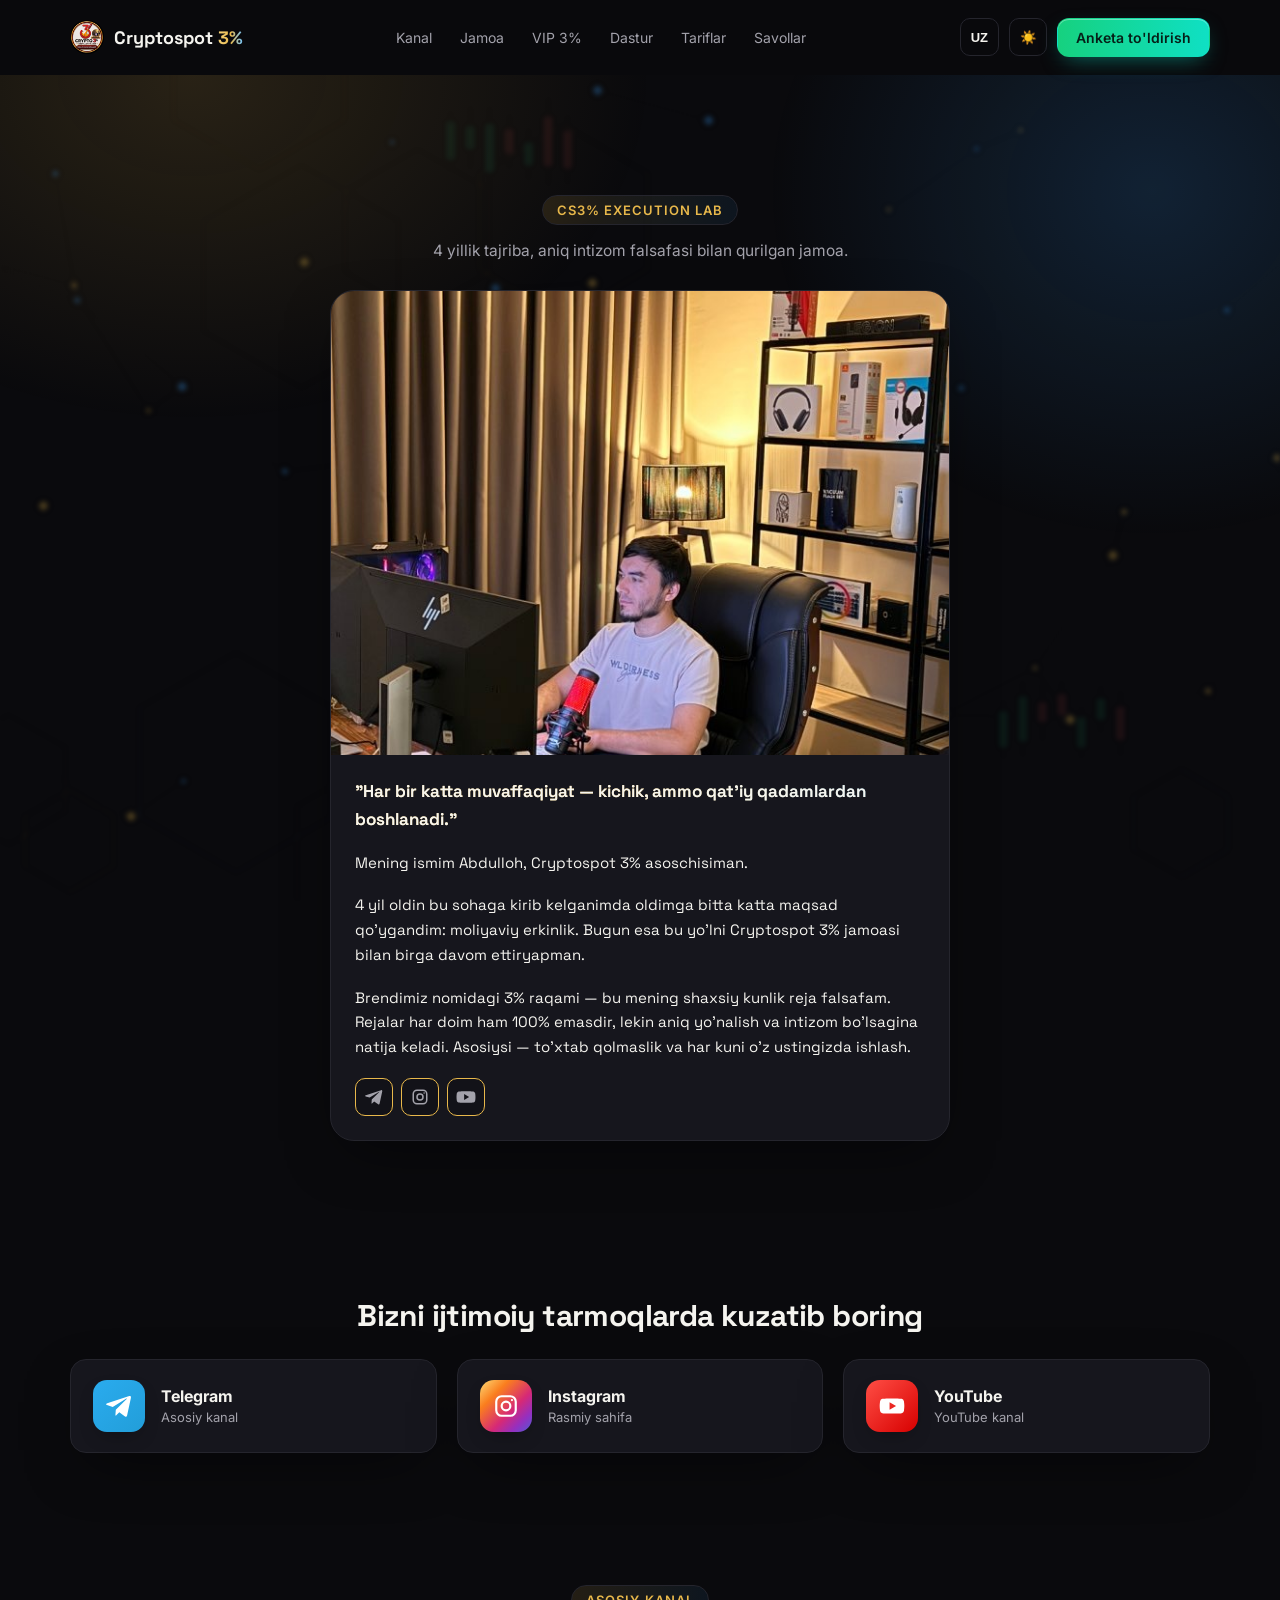
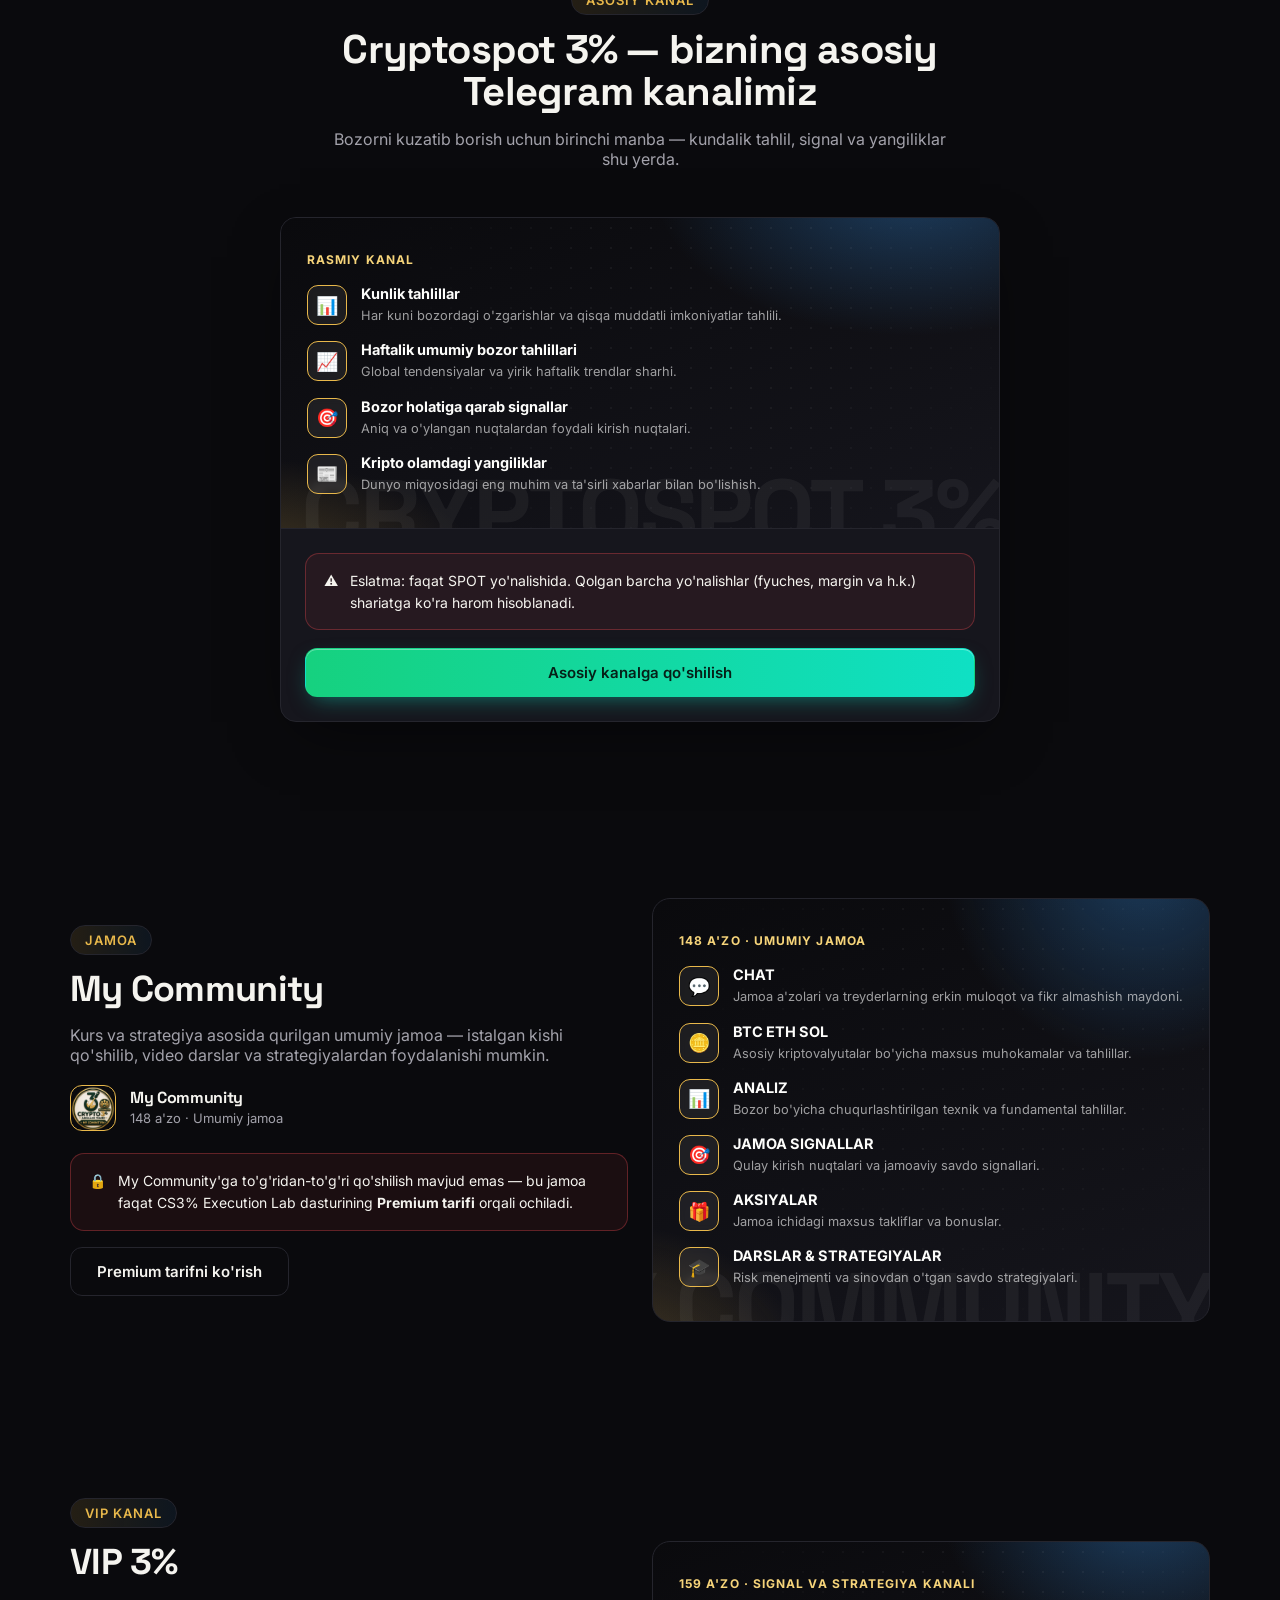
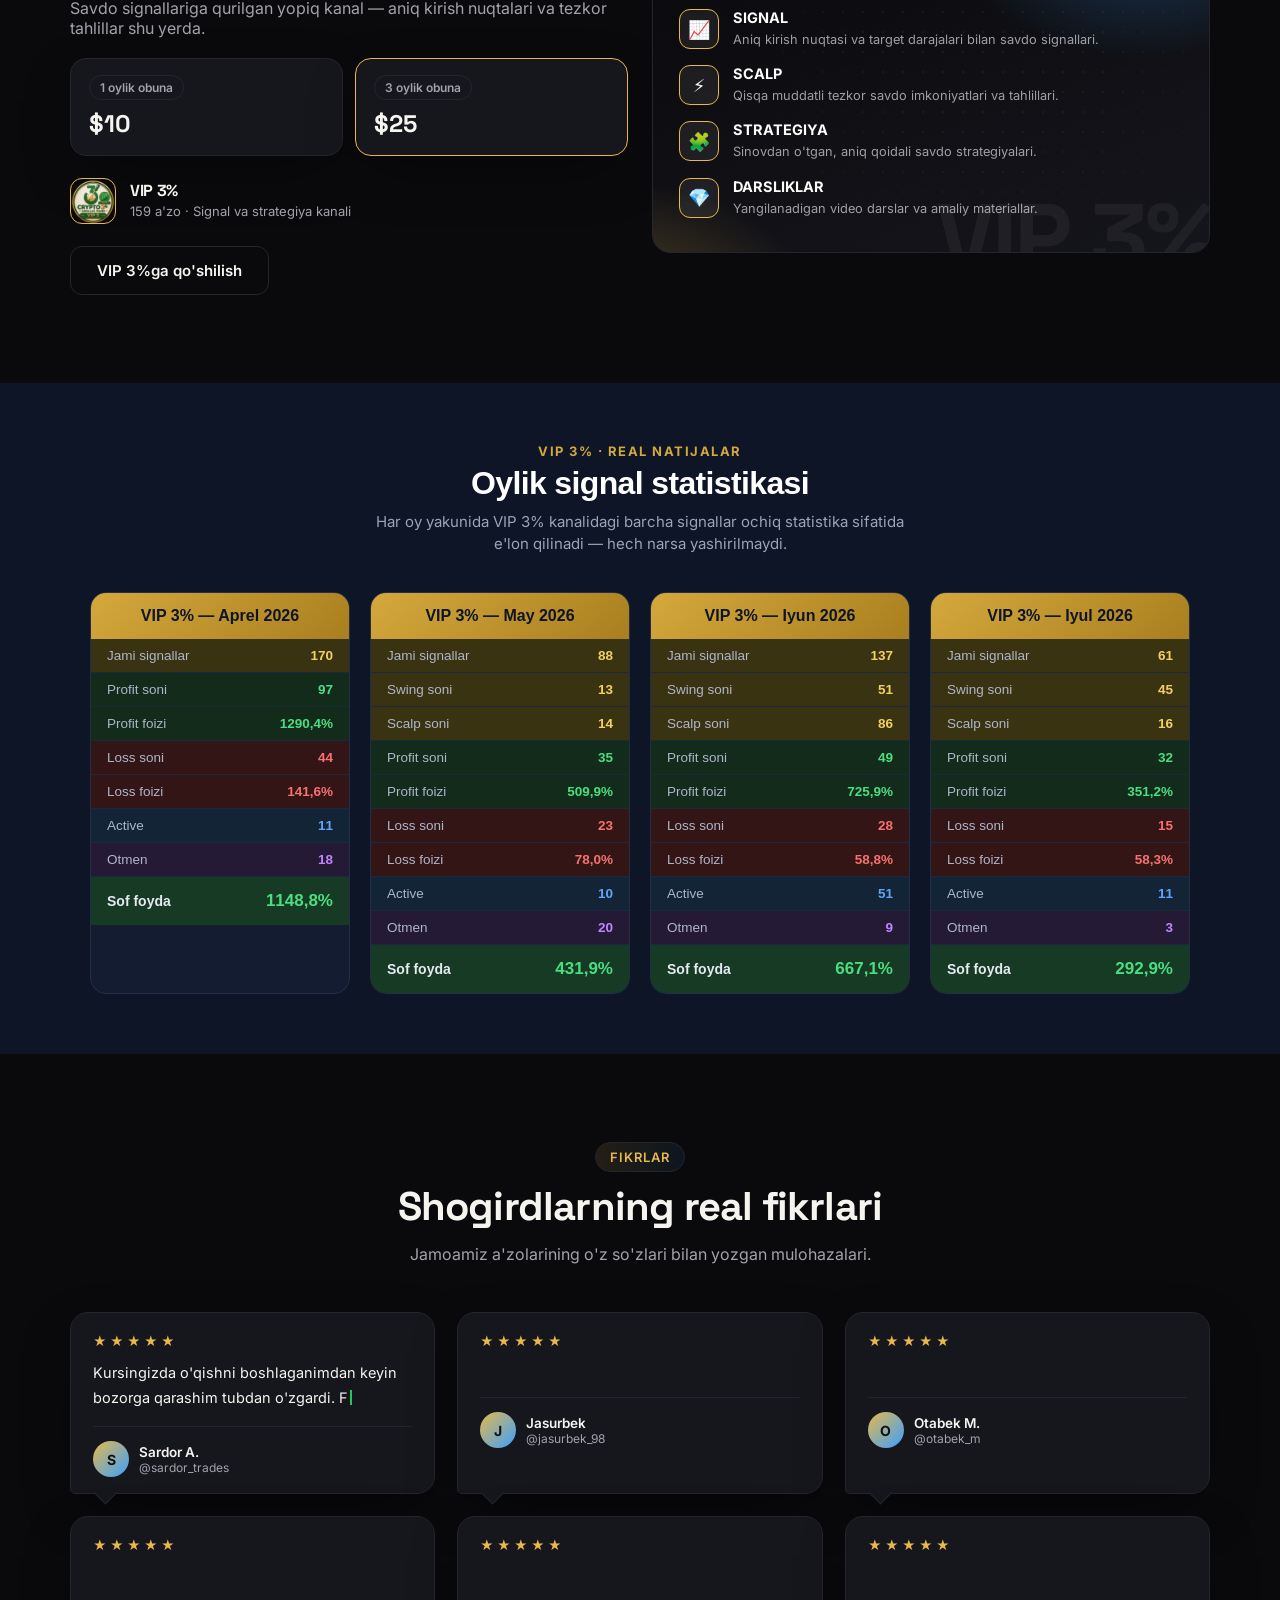
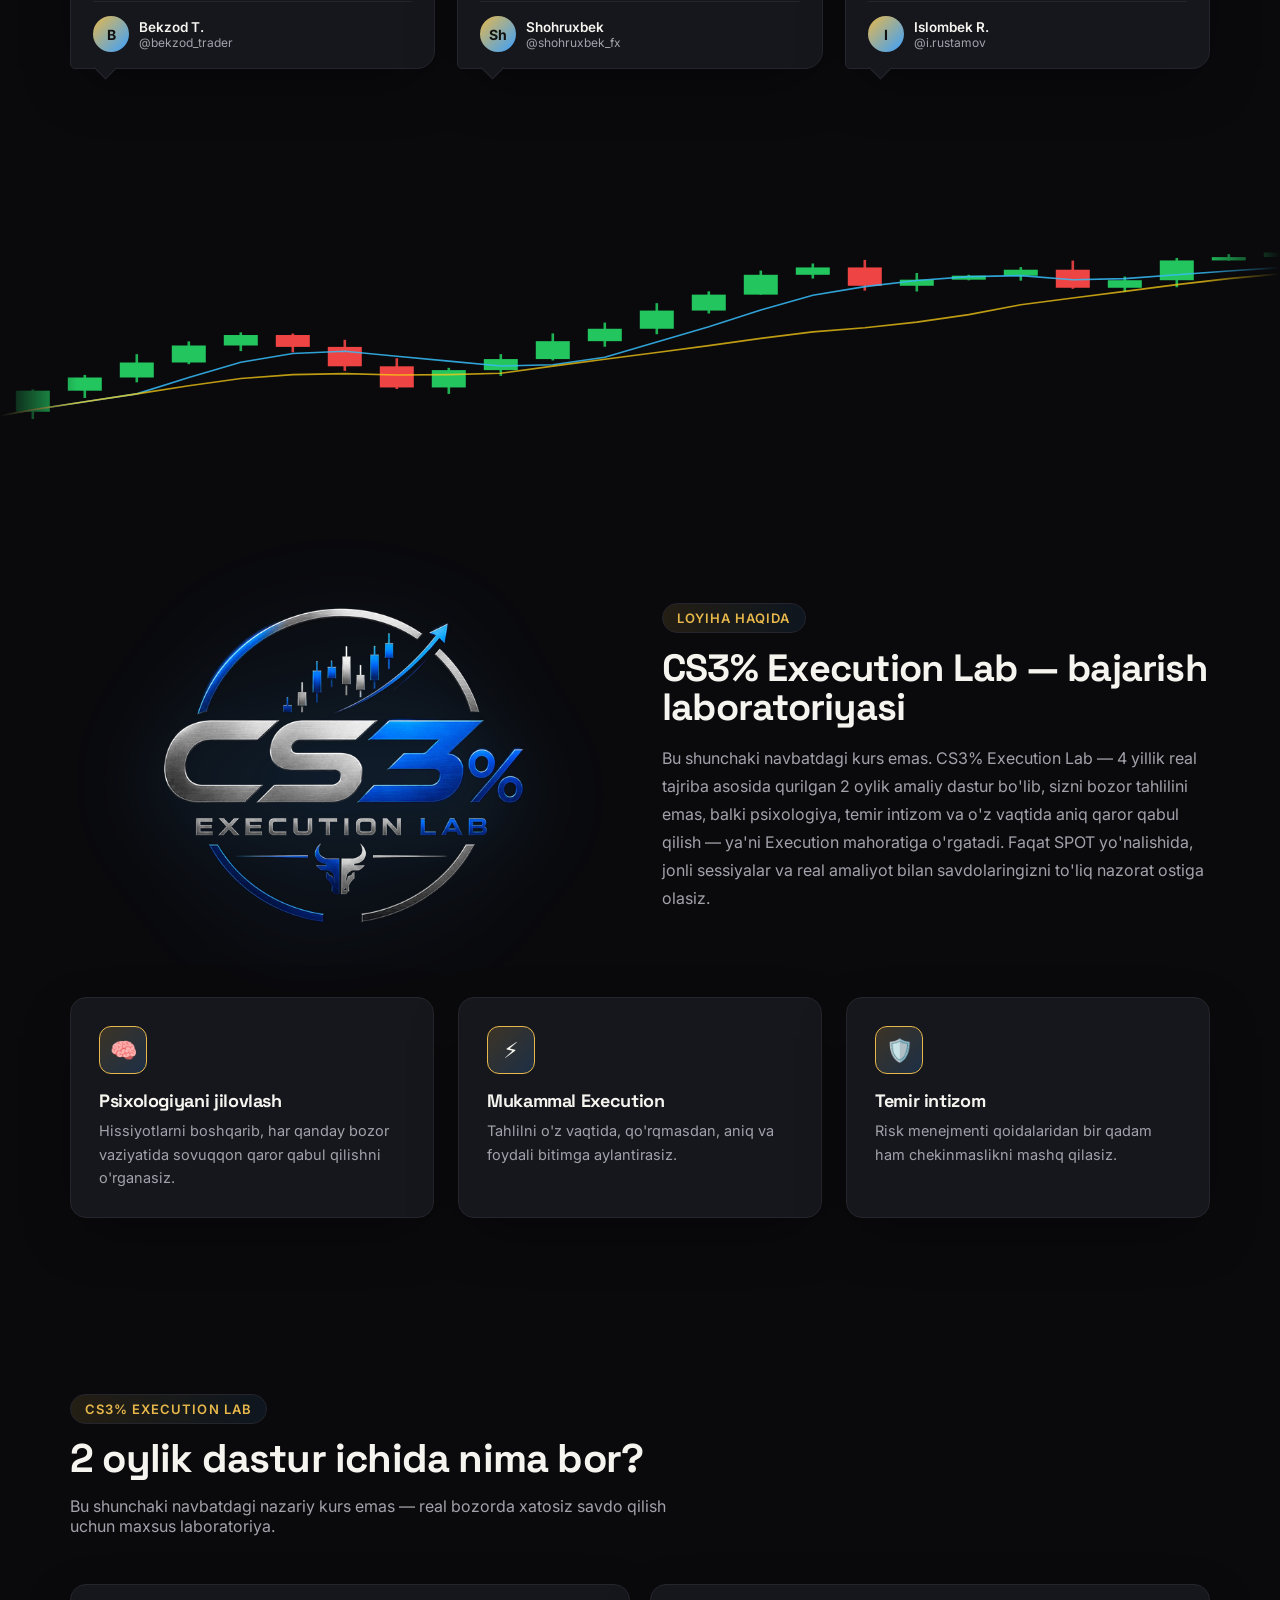
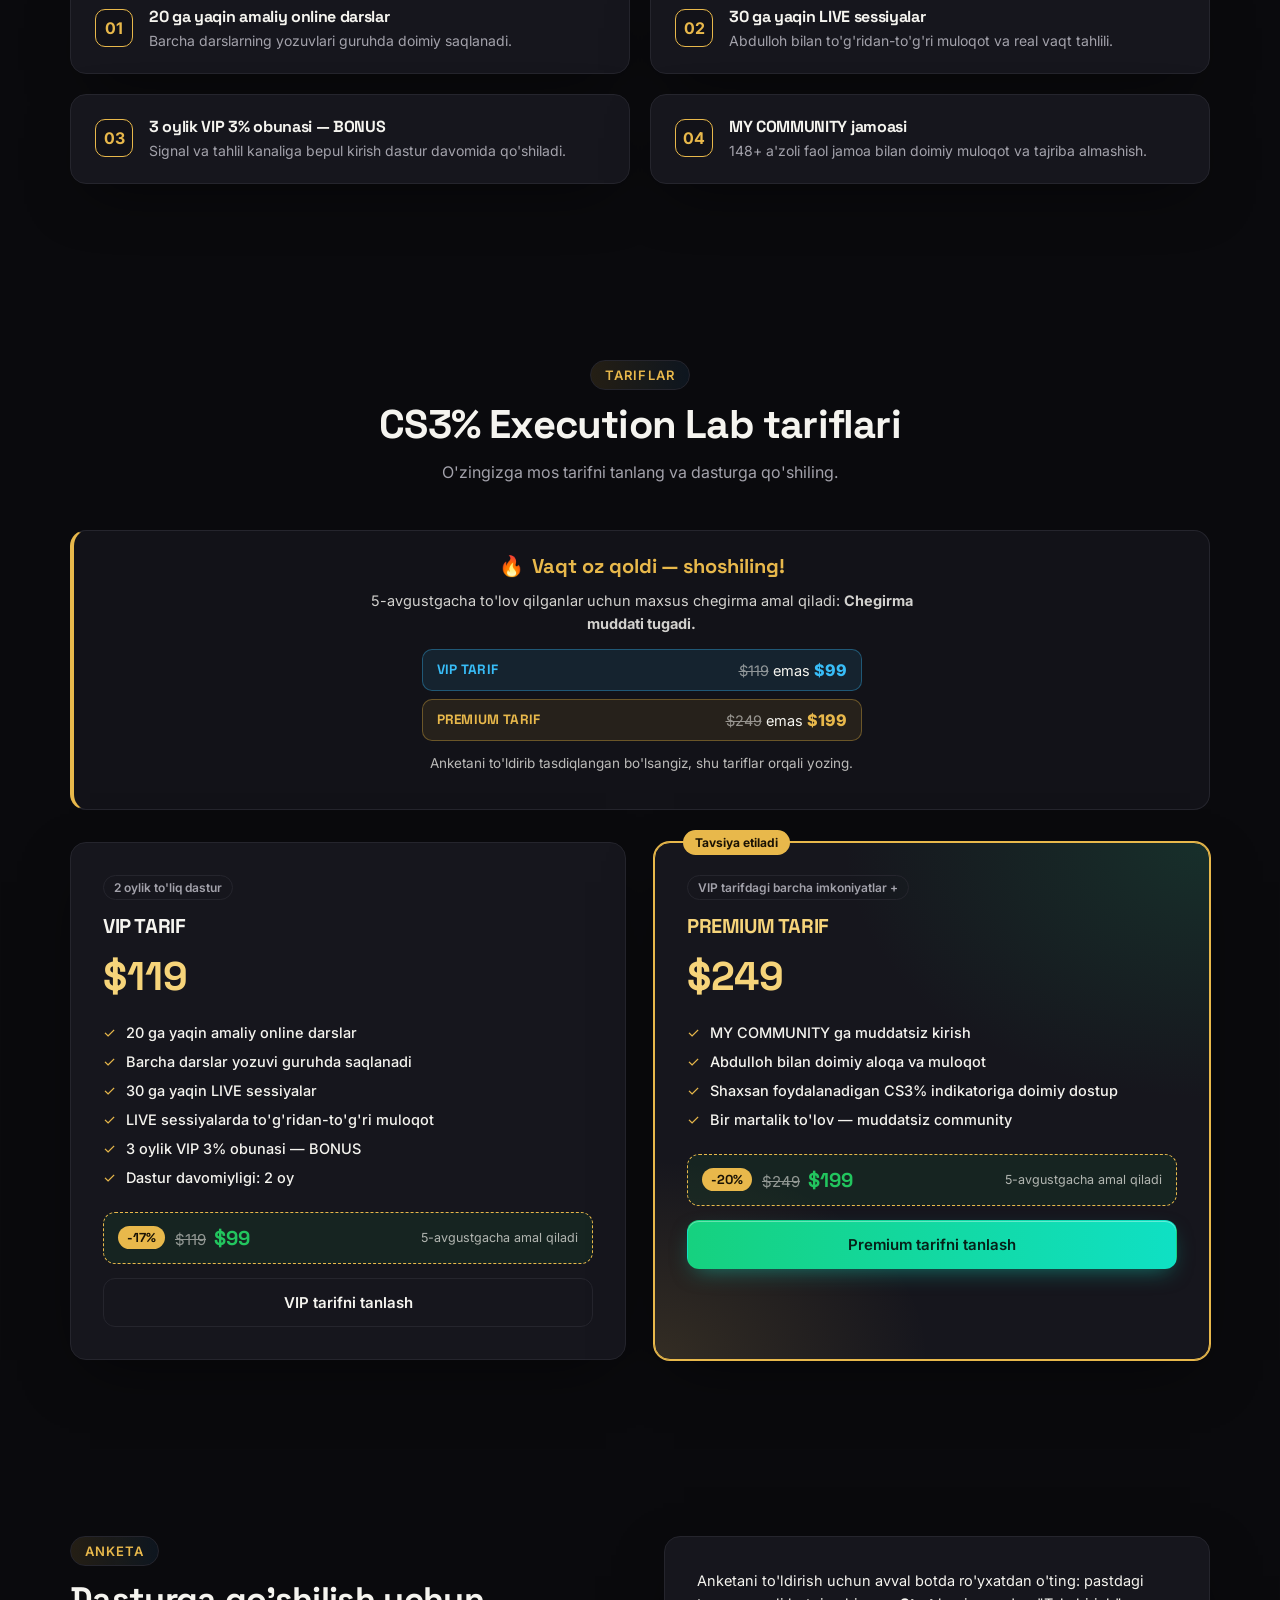
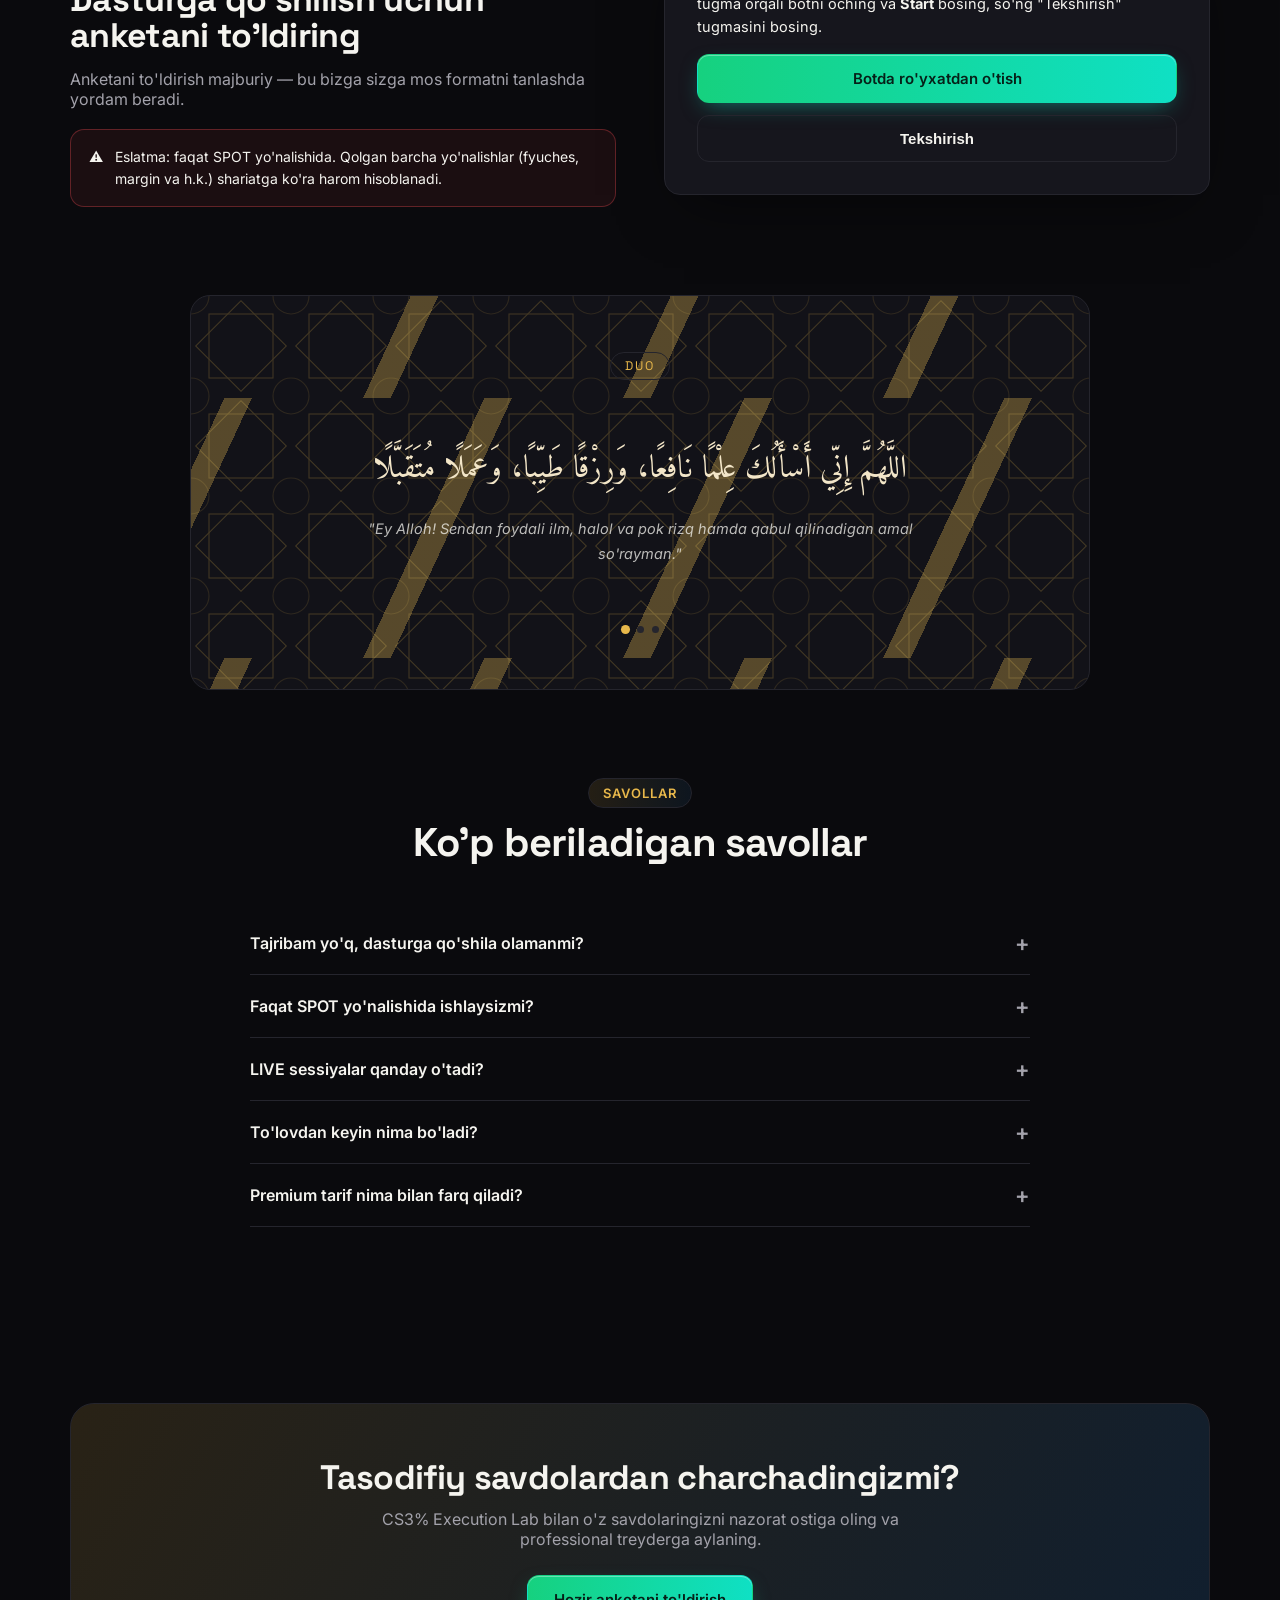
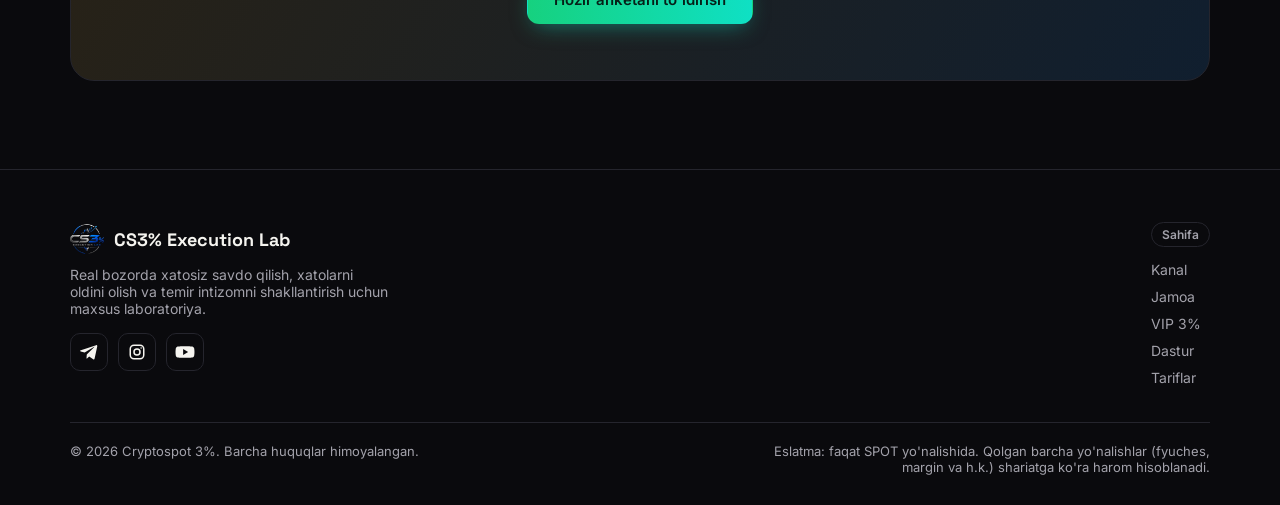
==== index.html @ 23bdf7e3 "Add Arabic prayers section with slideshow functionality Added a new section with Arabic prayers and " ====
<!DOCTYPE html>
<html lang="uz" data-theme="dark">
<head>
<meta charset="UTF-8">
<meta name="viewport" content="width=device-width, initial-scale=1.0">
<title>CS3% Execution Lab — Cryptospot 3%</title>
<meta name="description" content="CS3% Execution Lab — real bozorda xatosiz savdo qilish, psixologiya va intizom uchun 2 oylik amaliy dastur. Abdulloh, Cryptospot 3% asoschisi.">
<meta property="og:title" content="CS3% Execution Lab — Cryptospot 3%">
<meta property="og:description" content="Tahlil qilishni hamma biladi. Biz sizga bajarishni — Execution'ni o'rgatamiz.">
<meta property="og:image" content="assets/img/logo-cs3.png">
<meta property="og:type" content="website">
<link rel="icon" href="assets/img/logo-main.png">
<link rel="preconnect" href="https://fonts.googleapis.com">
<link href="https://fonts.googleapis.com/css2?family=Inter:wght@400;500;600;700&family=Space+Grotesk:wght@500;600;700&display=swap" rel="stylesheet">
<link rel="stylesheet" href="assets/css/main.css">
  <meta name="google-site-verification" content="6dXz70I07AuWuCMM8r_XZK_Budmu9JHM1w6QXV11bR0">
<style>
/* ============================================================
   CS3% QO'SHIMCHA UslUBLAR: Chegirma taymeri + Fikrlar typewriter
   ============================================================ */

/* ---- Chegirma taymeri banneri ---- */
.cs3-countdown-banner{
  background: var(--bg-alt, #11161d);
  border: 1px solid var(--border, #232a35);
  border-left: 4px solid var(--gold, #D4A83C);
  border-radius: 16px;
  padding: 22px 24px;
  margin: 0 0 32px;
  text-align: center;
}
.cs3-countdown-top{
  display:flex; align-items:center; justify-content:center; gap:8px;
  margin-bottom: 10px;
}
.cs3-countdown-fire{ font-size: 20px; animation: cs3-pulse 1.4s ease-in-out infinite; }
@keyframes cs3-pulse{ 0%,100%{ transform:scale(1); } 50%{ transform:scale(1.18); } }
.cs3-countdown-title{
  font-weight: 700;
  font-size: clamp(16px,2.2vw,20px);
  color: var(--gold, #D4A83C);
  font-family:'Space Grotesk',sans-serif;
}
.cs3-countdown-text{
  margin: 0 0 14px;
  font-size: 14.5px;
  line-height: 1.6;
  opacity: .85;
  max-width: 560px;
  margin-left:auto; margin-right:auto;
}
.cs3-countdown-offers{
  display:flex; flex-direction:column; gap:8px;
  max-width: 440px; margin: 0 auto 14px;
}
.cs3-offer-row{
  display:flex; align-items:center; justify-content:space-between; gap:10px;
  border-radius: 10px;
  padding: 10px 14px;
  font-size: 14.5px;
}
.cs3-offer-label{
  font-weight:700;
  font-family:'Space Grotesk',sans-serif;
  font-size:13.5px;
  letter-spacing:.3px;
}
.cs3-offer-prices{ white-space:nowrap; }
.cs3-offer-old{ text-decoration:line-through; opacity:.55; }
.cs3-offer-new{ font-weight:800; font-size:16px; }
.cs3-offer-vip{ background: rgba(56,189,248,0.10); border: 1px solid rgba(56,189,248,0.35); }
.cs3-offer-vip .cs3-offer-label{ color:#38bdf8; }
.cs3-offer-vip .cs3-offer-new{ color:#38bdf8; }
.cs3-offer-premium{ background: rgba(212,168,60,0.10); border: 1px solid rgba(212,168,60,0.4); }
.cs3-offer-premium .cs3-offer-label{ color: var(--gold, #D4A83C); }
.cs3-offer-premium .cs3-offer-new{ color: var(--gold, #D4A83C); }
.cs3-countdown-subtext{
  margin: 0 0 16px;
  font-size: 13.5px;
  opacity:.75;
  max-width: 500px;
  margin-left:auto; margin-right:auto;
}
.cs3-countdown-clock{
  display:flex; align-items:center; justify-content:center; gap:6px; flex-wrap:wrap;
}
.cs3-c-unit{
  display:flex; flex-direction:column; align-items:center;
  background: rgba(212,168,60,0.1);
  border:1px solid var(--border, #232a35);
  border-radius: 10px;
  min-width:58px;
  padding:8px 6px;
}
.cs3-c-num{
  font-family:'Space Grotesk',monospace;
  font-size: clamp(20px,3vw,26px);
  font-weight:700;
  color: var(--gold, #D4A83C);
  line-height:1;
}
.cs3-c-lab{
  font-size:10.5px;
  text-transform:uppercase;
  letter-spacing:.5px;
  opacity:.65;
  margin-top:4px;
}
.cs3-c-sep{ font-size:22px; font-weight:700; color: var(--gold, #D4A83C); opacity:.5; }
.cs3-countdown-banner.cs3-expired .cs3-countdown-clock{ display:none; }
.cs3-countdown-banner.cs3-expired .cs3-countdown-text::after{
  content:' Chegirma muddati tugadi.';
  font-weight:700;
}

/* ---- Har bir tarif kartasidagi chegirma yorlig'i ---- */
.cs3-discount-tag{
  background: rgba(34,197,94,0.08);
  border: 1px dashed var(--gold, #D4A83C);
  border-radius: 12px;
  padding: 12px 14px;
  display:flex; flex-wrap:wrap; align-items:center; gap:10px;
  margin: 14px 0;
}
.cs3-discount-percent{
  background: var(--gold, #D4A83C);
  color:#1a1305;
  font-weight:800;
  font-size:13px;
  padding:3px 9px;
  border-radius:999px;
  font-family:'Space Grotesk',sans-serif;
}
.cs3-discount-prices{ display:flex; align-items:baseline; gap:8px; }
.cs3-discount-old{ text-decoration: line-through; opacity:.55; font-size:15px; }
.cs3-discount-new{ font-weight:800; font-size:20px; color:#22c55e; font-family:'Space Grotesk',sans-serif; }
.cs3-discount-note{ font-size:12.5px; opacity:.7; margin-left:auto; }
@media (max-width:420px){ .cs3-discount-note{ margin-left:0; flex-basis:100%; } }

/* ---- Fikrlar (testimonials) typewriter effekti ---- */
#testimonials .tcard p[data-i18n]{
  min-height:1.4em;
}
#testimonials .tcard p[data-i18n].cs3-typing::after{
  content:'';
  display:inline-block;
  width:2px;
  height:1em;
  background:#22c55e;
  margin-left:2px;
  vertical-align:-0.15em;
  animation:cs3-cursor-blink 0.8s steps(1) infinite;
}
@keyframes cs3-cursor-blink{ 50%{ opacity:0; } }
@media (prefers-reduced-motion: reduce){
  #testimonials .tcard p[data-i18n].cs3-typing::after{ display:none; }
}
</style>
</head>
<body>
  <div id="introOverlay" style="position:fixed;inset:0;z-index:99999;background:radial-gradient(ellipse at 50% 40%,#131f38 0%,#0a1120 65%,#070c17 100%);display:flex;align-items:center;justify-content:center;transition:opacity .7s ease;overflow:hidden;">

  <div id="introStars" style="position:absolute;inset:0;"></div>

  <button id="introSkip" style="position:absolute;top:24px;right:24px;background:rgba(255,255,255,.1);backdrop-filter:blur(6px);color:#fff;border:1px solid rgba(255,255,255,.3);padding:9px 18px;border-radius:24px;font-size:14px;font-family:Arial,Helvetica,sans-serif;cursor:pointer;z-index:2;">
    O'tkazib yuborish ✕
  </button>

  <div style="position:relative;text-align:center;z-index:2;">
    <div id="introChain" style="display:flex;align-items:center;justify-content:center;">
      <div class="ib-block" style="animation-delay:.0s">
        <span class="ib-hash">0x4a</span>
      </div>
      <div class="ib-line" style="animation-delay:.45s"></div>
      <div class="ib-block" style="animation-delay:.3s">
        <span class="ib-hash">0x7f</span>
      </div>
      <div class="ib-line" style="animation-delay:.75s"></div>
      <div class="ib-block" style="animation-delay:.6s">
        <span class="ib-hash">0x2c</span>
      </div>
      <div class="ib-line" style="animation-delay:1.05s"></div>
      <div class="ib-block" style="animation-delay:.9s">
        <span class="ib-hash">0x9e</span>
      </div>
      <div class="ib-line" style="animation-delay:1.35s"></div>
      <div class="ib-block ib-block-final" style="animation-delay:1.2s">
        <span class="ib-hash">3%</span>
      </div>
    </div>

    <div id="introTitle" style="margin-top:34px;opacity:0;">
      <div style="color:#fff;font-family:Arial,Helvetica,sans-serif;font-size:30px;font-weight:800;letter-spacing:.5px;">
        CRYPTOSPOT <span style="color:#D4A83C;">3%</span>
      </div>
      <div style="color:#8a93a8;font-family:Arial,Helvetica,sans-serif;font-size:13.5px;letter-spacing:2px;margin-top:8px;text-transform:uppercase;">
        Blokcheyn asosidagi ishonchli tahlil
      </div>
    </div>
  </div>

  <style>
    @keyframes ibPop {
      0%   { opacity:0; transform:scale(.4) translateY(10px); }
      60%  { opacity:1; transform:scale(1.12) translateY(0); }
      100% { opacity:1; transform:scale(1) translateY(0); }
    }
    @keyframes ibLine {
      0%   { width:0; opacity:.3; }
      100% { width:26px; opacity:1; }
    }
    @keyframes ibTitleFade {
      0%   { opacity:0; transform:translateY(10px); }
      100% { opacity:1; transform:translateY(0); }
    }
    @keyframes ibGlow {
      0%,100% { box-shadow:0 0 10px rgba(212,168,60,.35), inset 0 0 10px rgba(212,168,60,.15); }
      50%     { box-shadow:0 0 22px rgba(212,168,60,.65), inset 0 0 14px rgba(212,168,60,.3); }
    }
    .ib-block {
      width:52px;height:52px;border-radius:10px;
      background:linear-gradient(145deg,#1b2740,#0f1729);
      border:1.5px solid #D4A83C;
      display:flex;align-items:center;justify-content:center;
      opacity:0;
      animation:ibPop .5s ease-out forwards, ibGlow 1.8s ease-in-out infinite;
      animation-delay:inherit;
    }
    .ib-block-final { border-color:#f2d060; }
    .ib-hash{ font-family:'Courier New',monospace; font-size:12px; color:#D4A83C; font-weight:700; }
    .ib-line{
      width:0; height:2px; margin:0 2px;
      background:linear-gradient(90deg,#D4A83C,#8a6b1f);
      opacity:0;
      animation:ibLine .3s ease-out forwards;
      animation-delay:inherit;
    }
    #introTitle{ animation:ibTitleFade .8s ease-out forwards; animation-delay:1.8s; }

    @media (max-width:480px){
      .ib-block{ width:40px;height:40px;border-radius:8px; }
      .ib-hash{ font-size:10px; }
      .ib-line{ width:0; margin:0 1px; }
      @keyframes ibLine { 0%{width:0;opacity:.3;} 100%{width:14px;opacity:1;} }
      #introTitle > div:first-child{ font-size:24px; }
    }
  </style>

  <script>
    (function(){
      var host = document.getElementById('introStars');
      for (var i=0;i<50;i++){
        var s = document.createElement('div');
        var size = Math.random()*2+1;
        s.style.cssText = 'position:absolute;width:'+size+'px;height:'+size+'px;border-radius:50%;'+
          'background:rgba(255,255,255,'+(Math.random()*0.5+0.15)+');'+
          'top:'+(Math.random()*100)+'%;left:'+(Math.random()*100)+'%;';
        host.appendChild(s);
      }
    })();
  </script>

</div>

<script>
(function(){
  var overlay = document.getElementById('introOverlay');
  var skipBtn = document.getElementById('introSkip');

  if (sessionStorage.getItem('cs3_intro_shown')) {
    overlay.style.display = 'none';
  } else {
    document.body.style.overflow = 'hidden';

    function closeIntro(){
      overlay.style.opacity = '0';
      document.body.style.overflow = '';
      sessionStorage.setItem('cs3_intro_shown', '1');
      setTimeout(function(){ overlay.style.display = 'none'; }, 700);
    }

    skipBtn.addEventListener('click', closeIntro);
    setTimeout(closeIntro, 3400);
  }
})();
</script>
  
<nav class="nav" id="navbar">
  <div class="container nav-inner">
    <a href="#hero" class="nav-logo">
      <img src="assets/img/logo-main.png" alt="Cryptospot 3%">
      <span>Cryptospot <span class="grad-text">3%</span></span>
    </a>
    <div class="nav-links">
      <a href="#channel" data-i18n="nav.channel">Kanal</a>
      <a href="#my-community" data-i18n="nav.community">Jamoa</a>
      <a href="#vip3" data-i18n="nav.vip3">VIP 3%</a>
      <a href="#program" data-i18n="nav.program">Dastur</a>
      <a href="#pricing" data-i18n="nav.pricing">Tariflar</a>
      <a href="#faq" data-i18n="nav.faq">Savollar</a>
    </div>
    <div class="nav-actions">
      <button class="icon-btn lang-btn" id="langToggle"><span data-lang-label>UZ</span></button>
      <button class="icon-btn" id="themeToggle"><span data-theme-icon>☀️</span></button>
      <a href="#survey" class="btn btn-primary" style="padding:10px 18px;font-size:14px" data-i18n="nav.cta">Anketa to'ldirish</a>
      <button class="icon-btn burger" id="burger">☰</button>
    </div>
  </div>
  <div class="mobile-menu" id="mobileMenu">
    <a href="#channel" data-i18n="nav.channel">Kanal</a>
    <a href="#my-community" data-i18n="nav.community">Jamoa</a>
    <a href="#vip3" data-i18n="nav.vip3">VIP 3%</a>
    <a href="#program" data-i18n="nav.program">Dastur</a>
    <a href="#pricing" data-i18n="nav.pricing">Tariflar</a>
    <a href="#faq" data-i18n="nav.faq">Savollar</a>
  </div>
</nav>

<!-- HERO -->
<section class="hero" id="hero">
  <div class="container" style="max-width:720px">
    <div class="center reveal" style="margin-bottom:30px">
      <span class="eyebrow" data-i18n="hero.eyebrow">CRYPTOSPOT 3%</span>
      <p class="muted" style="margin-top:16px;font-size:15.5px;max-width:480px;margin-left:auto;margin-right:auto" data-i18n="hero.tagline">4 yillik tajriba, aniq intizom falsafasi bilan qurilgan jamoa.</p>
    </div>
    <div class="hero-visual reveal" style="max-width:620px;margin:0 auto">
      <img src="assets/img/founder.jpg" alt="Abdulloh - Cryptospot 3% asoschisi">
      <div class="hero-visual-caption">
        <p class="grad-text" style="font-weight:600;font-size:17px" data-i18n="hero.badge">"Har bir katta muvaffaqiyat — kichik, ammo qat'iy qadamlardan boshlanadi."</p>
        <p data-i18n="hero.founder_intro">Mening ismim Abdulloh, Cryptospot 3% asoschisiman.</p>
        <p class="muted" data-i18n="about.p1">4 yil oldin bu sohaga kirib kelganimda...</p>
        <p class="muted" data-i18n="about.p2">Brendimiz nomidagi 3% raqami...</p>
        <div class="hero-visual-foot">
          <div class="hero-social-row">
            <a href="#" target="_blank" data-link="telegram" aria-label="Telegram"><svg viewBox="0 0 24 24" width="18" height="18" fill="currentColor" aria-hidden="true"><path d="M9.04 15.47l-.38 5.34c.54 0 .78-.23 1.06-.51l2.55-2.44 5.29 3.87c.97.54 1.66.26 1.92-.9l3.48-16.3c.31-1.45-.52-2.02-1.47-1.67L1.16 9.5c-1.41.55-1.39 1.34-.24 1.69l5.28 1.64L18.4 5.28c.58-.38 1.11-.17.67.21z"/></svg></a>
            <a href="#" target="_blank" data-link="instagram" aria-label="Instagram"><svg viewBox="0 0 24 24" width="18" height="18" fill="none" stroke="currentColor" stroke-width="2" stroke-linecap="round" aria-hidden="true"><rect x="3" y="3" width="18" height="18" rx="5"/><circle cx="12" cy="12" r="4"/><circle cx="17.5" cy="6.5" r="1" fill="currentColor" stroke="none"/></svg></a>
            <a href="#" target="_blank" data-link="youtube" aria-label="YouTube"><svg viewBox="0 0 24 24" width="20" height="20" fill="currentColor" aria-hidden="true"><path d="M23 7.5a3 3 0 0 0-2.11-2.12C19.02 5 12 5 12 5s-7.02 0-8.89.38A3 3 0 0 0 1 7.5 31.3 31.3 0 0 0 .62 12 31.3 31.3 0 0 0 1 16.5a3 3 0 0 0 2.11 2.12C4.98 19 12 19 12 19s7.02 0 8.89-.38A3 3 0 0 0 23 16.5 31.3 31.3 0 0 0 23.38 12 31.3 31.3 0 0 0 23 7.5zM9.75 15.5v-7l6 3.5z"/></svg></a>
          </div>
        </div>
      </div>
    </div>
  </div>
</section>

<!-- SOCIAL FOLLOW -->
<section class="section" id="social" style="padding:44px 0">
  <div class="container">
    <div class="center reveal" style="margin-bottom:28px">
      <h2 style="font-size:clamp(22px,2.6vw,30px)" data-i18n="social.title">Bizni ijtimoiy tarmoqlarda kuzatib boring</h2>
    </div>
    <div class="grid-3 reveal social-grid">
      <a href="#" target="_blank" data-link="telegram" class="card social-card" aria-label="Telegram">
        <div class="social-ic tg"><svg viewBox="0 0 24 24" fill="currentColor" aria-hidden="true"><path d="M9.04 15.47l-.38 5.34c.54 0 .78-.23 1.06-.51l2.55-2.44 5.29 3.87c.97.54 1.66.26 1.92-.9l3.48-16.3c.31-1.45-.52-2.02-1.47-1.67L1.16 9.5c-1.41.55-1.39 1.34-.24 1.69l5.28 1.64L18.4 5.28c.58-.38 1.11-.17.67.21z"/></svg></div>
        <div class="social-tx"><b>Telegram</b><span data-i18n="social.tg">Asosiy kanal</span></div>
      </a>
      <a href="#" target="_blank" data-link="instagram" class="card social-card" aria-label="Instagram">
        <div class="social-ic ig"><svg viewBox="0 0 24 24" fill="none" stroke="currentColor" stroke-width="2" stroke-linecap="round" aria-hidden="true"><rect x="3" y="3" width="18" height="18" rx="5"/><circle cx="12" cy="12" r="4"/><circle cx="17.5" cy="6.5" r="1" fill="currentColor" stroke="none"/></svg></div>
        <div class="social-tx"><b>Instagram</b><span data-i18n="social.ig">Rasmiy sahifa</span></div>
      </a>
      <a href="#" target="_blank" data-link="youtube" class="card social-card" aria-label="YouTube">
        <div class="social-ic yt"><svg viewBox="0 0 24 24" fill="currentColor" aria-hidden="true"><path d="M23 7.5a3 3 0 0 0-2.11-2.12C19.02 5 12 5 12 5s-7.02 0-8.89.38A3 3 0 0 0 1 7.5 31.3 31.3 0 0 0 .62 12 31.3 31.3 0 0 0 1 16.5a3 3 0 0 0 2.11 2.12C4.98 19 12 19 12 19s7.02 0 8.89-.38A3 3 0 0 0 23 16.5 31.3 31.3 0 0 0 23.38 12 31.3 31.3 0 0 0 23 7.5zM9.75 15.5v-7l6 3.5z"/></svg></div>
        <div class="social-tx"><b>YouTube</b><span data-i18n="social.yt">YouTube kanal</span></div>
      </a>
    </div>
  </div>
</section>

<!-- MAIN CHANNEL -->
<section class="section" id="channel" style="background:var(--bg-alt)">
  <div class="container">
    <div class="section-head center reveal">
      <span class="eyebrow" data-i18n="channel.eyebrow">Asosiy kanal</span>
      <h2 data-i18n="channel.title">Cryptospot 3% — bizning asosiy Telegram kanalimiz</h2>
      <p data-i18n="channel.lead">Bozorni kuzatib borish uchun birinchi manba — kundalik tahlil, signal va yangiliklar shu yerda.</p>
    </div>
    <div class="card reveal" style="max-width:720px;margin:0 auto;overflow:hidden">
      <div class="channel-poster" style="margin:0;border-radius:0;border:none;border-bottom:1px solid var(--border)">
        <span class="poster-watermark">CRYPTOSPOT 3%</span>
        <div class="poster-content">
          <span class="poster-tagline" data-i18n="channel.tag">Rasmiy kanal</span>
          <div class="poster-list">
            <div class="poster-row"><div class="poster-icon">📊</div><div><b data-i18n="channel.i1_t">Kunlik tahlillar</b><span class="desc" data-i18n="channel.i1_d">Har kuni bozordagi o'zgarishlar va qisqa muddatli imkoniyatlar tahlili.</span></div></div>
            <div class="poster-row"><div class="poster-icon">📈</div><div><b data-i18n="channel.i2_t">Haftalik umumiy bozor tahlillari</b><span class="desc" data-i18n="channel.i2_d">Global tendensiyalar va yirik haftalik trendlar sharhi.</span></div></div>
            <div class="poster-row"><div class="poster-icon">🎯</div><div><b data-i18n="channel.i3_t">Bozor holatiga qarab signallar</b><span class="desc" data-i18n="channel.i3_d">Aniq va o'ylangan nuqtalardan foydali kirish nuqtalari.</span></div></div>
            <div class="poster-row"><div class="poster-icon">📰</div><div><b data-i18n="channel.i4_t">Kripto olamdagi yangiliklar</b><span class="desc" data-i18n="channel.i4_d">Dunyo miqyosidagi eng muhim va ta'sirli xabarlar bilan bo'lishish.</span></div></div>
          </div>
        </div>
      </div>
      <div style="padding:24px">
        <div class="notice" style="margin-bottom:18px">⚠️ <span data-i18n="footer.reminder">Eslatma: faqat SPOT yo'nalishida. Qolgan barcha yo'nalishlar shariatga ko'ra harom hisoblanadi.</span></div>
        <a href="#" target="_blank" data-link="telegram" class="btn btn-primary btn-block" data-i18n="channel.cta">Asosiy kanalga qo'shilish</a>
      </div>
    </div>
  </div>
</section>

<!-- MY COMMUNITY -->
<section class="section" id="my-community">
  <div class="container">
    <div class="grid-2 reveal" style="align-items:center">
      <div>
        <span class="eyebrow" data-i18n="community.my_eyebrow">Jamoa</span>
        <h2 style="font-size:clamp(24px,3vw,36px);margin:16px 0 14px" data-i18n="community.my_title">My Community</h2>
        <p class="muted" style="margin-bottom:20px" data-i18n="community.my_desc">Kurs va strategiya asosida qurilgan umumiy jamoa — istalgan kishi qo'shilib, video darslar va strategiyalardan foydalanishi mumkin.</p>
        <div class="comm-head" style="padding:0;margin-bottom:22px">
          <img src="assets/img/logo-mycommunity.png" alt="My Community">
          <div><h3 style="margin:0;font-size:16px" data-i18n="community.my_title">My Community</h3><span data-i18n="community.my_sub">148 a'zo · Umumiy jamoa</span></div>
        </div>
        <div class="notice" style="margin-bottom:0">
          🔒 <span data-i18n="community.my_note">My Community'ga to'g'ridan-to'g'ri qo'shilish mavjud emas — bu jamoa faqat CS3% Execution Lab dasturining <b>Premium tarifi</b> orqali ochiladi.</span>
        </div>
        <a href="#pricing" class="btn btn-outline" style="margin-top:16px" data-i18n="community.my_cta">Premium tarifni ko'rish</a>
      </div>
      <div class="channel-poster" style="margin:0">
        <span class="poster-watermark">MY COMMUNITY</span>
        <div class="poster-content">
          <span class="poster-tagline" data-i18n="community.my_sub">148 a'zo · Umumiy jamoa</span>
          <div class="poster-list">
            <div class="poster-row"><div class="poster-icon">💬</div><div><b data-i18n="community.my1_t">CHAT</b><span class="desc" data-i18n="community.my1_d">Erkin muloqot maydoni.</span></div></div>
            <div class="poster-row"><div class="poster-icon">🪙</div><div><b data-i18n="community.my2_t">BTC ETH SOL</b><span class="desc" data-i18n="community.my2_d">Asosiy kriptovalyutalar tahlili.</span></div></div>
            <div class="poster-row"><div class="poster-icon">📊</div><div><b data-i18n="community.my3_t">ANALIZ</b><span class="desc" data-i18n="community.my3_d">Texnik va fundamental tahlillar.</span></div></div>
            <div class="poster-row"><div class="poster-icon">🎯</div><div><b data-i18n="community.my4_t">JAMOA SIGNALLAR</b><span class="desc" data-i18n="community.my4_d">Jamoaviy savdo signallari.</span></div></div>
            <div class="poster-row"><div class="poster-icon">🎁</div><div><b data-i18n="community.my5_t">AKSIYALAR</b><span class="desc" data-i18n="community.my5_d">Maxsus takliflar va bonuslar.</span></div></div>
            <div class="poster-row"><div class="poster-icon">🎓</div><div><b data-i18n="community.my6_t">DARSLAR & STRATEGIYALAR</b><span class="desc" data-i18n="community.my6_d">Risk menejmenti va strategiyalar.</span></div></div>
          </div>
        </div>
      </div>
    </div>
  </div>
</section>

<!-- VIP 3% -->
<section class="section" id="vip3" style="background:var(--bg-alt)">
  <div class="container">
    <div class="grid-2 reveal" style="align-items:center">
      <div class="channel-poster" style="margin:0;order:2">
        <span class="poster-watermark">VIP 3%</span>
        <div class="poster-content">
          <span class="poster-tagline" data-i18n="community.vip_sub">159 a'zo · Signal va strategiya kanali</span>
          <div class="poster-list">
            <div class="poster-row"><div class="poster-icon">📈</div><div><b data-i18n="community.vip1_t">SIGNAL</b><span class="desc" data-i18n="community.vip1_d">Aniq kirish nuqtasi va target darajalari.</span></div></div>
            <div class="poster-row"><div class="poster-icon">⚡</div><div><b data-i18n="community.vip2_t">SCALP</b><span class="desc" data-i18n="community.vip2_d">Qisqa muddatli tezkor imkoniyatlar.</span></div></div>
            <div class="poster-row"><div class="poster-icon">🧩</div><div><b data-i18n="community.vip3_t">STRATEGIYA</b><span class="desc" data-i18n="community.vip3_d">Sinovdan o'tgan strategiyalar.</span></div></div>
            <div class="poster-row"><div class="poster-icon">💎</div><div><b data-i18n="community.vip4_t">DARSLIKLAR</b><span class="desc" data-i18n="community.vip4_d">Yangilanadigan video darslar.</span></div></div>
          </div>
        </div>
      </div>
      <div style="order:1">
        <span class="eyebrow" data-i18n="community.vip_eyebrow">VIP kanal</span>
        <h2 style="font-size:clamp(24px,3vw,36px);margin:16px 0 14px" data-i18n="community.vip_title">VIP 3%</h2>
        <p class="muted" style="margin-bottom:20px" data-i18n="community.vip_desc">Savdo signallariga qurilgan yopiq kanal — aniq kirish nuqtalari va tezkor tahlillar shu yerda.</p>
        <div style="display:flex;gap:12px;margin-bottom:22px">
          <div class="card" style="padding:16px 18px;flex:1">
            <div class="pill" style="margin-bottom:8px" data-i18n="community.vip_1m_label">1 oylik obuna</div>
            <div style="font-size:24px;font-weight:700;font-family:'Space Grotesk',sans-serif">$10</div>
          </div>
          <div class="card" style="padding:16px 18px;flex:1;border-color:var(--gold)">
            <div class="pill" style="margin-bottom:8px" data-i18n="community.vip_3m_label">3 oylik obuna</div>
            <div style="font-size:24px;font-weight:700;font-family:'Space Grotesk',sans-serif">$25</div>
          </div>
        </div>
        <div class="comm-head" style="padding:0;margin-bottom:22px">
          <img src="assets/img/logo-vip3.png" alt="VIP 3%">
          <div><h3 style="margin:0;font-size:16px" data-i18n="community.vip_title">VIP 3%</h3><span data-i18n="community.vip_sub">159 a'zo · Signal va strategiya kanali</span></div>
        </div>
        <a href="#" target="_blank" data-link="manager" class="btn btn-outline" data-i18n="community.vip_cta">VIP 3%ga qo'shilish</a>
      </div>
    </div>
  </div>
</section>

  <!-- ================= VIP 3% OYLIK NATIJALAR — shu blokni qo'shing ================= -->
<section id="vip3-natijalar" style="padding:60px 20px;background:#0d1526;">
  <style>
    .vipres-wrap{max-width:1100px;margin:0 auto;}
    .vipres-head{text-align:center;margin-bottom:36px;}
    .vipres-eyebrow{color:#D4A83C;font-weight:700;font-size:13px;letter-spacing:1.5px;text-transform:uppercase;margin-bottom:8px;}
    .vipres-title{color:#fff;font-size:32px;font-weight:800;margin:0 0 10px;font-family:Arial,Helvetica,sans-serif;}
    .vipres-sub{color:#9aa3b8;font-size:15px;max-width:560px;margin:0 auto;line-height:1.5;}
    .vipres-grid{display:grid;grid-template-columns:repeat(auto-fit,minmax(230px,1fr));gap:20px;}
    .vipres-card{background:#131c30;border:1px solid #232f47;border-radius:16px;overflow:hidden;transition:transform .2s;}
    .vipres-card:hover{transform:translateY(-4px);}
    .vipres-card-head{background:linear-gradient(135deg,#D4A83C,#a97f1f);color:#0d1526;text-align:center;font-weight:800;font-size:16px;padding:14px 10px;font-family:Arial,Helvetica,sans-serif;}
    .vipres-row{display:flex;justify-content:space-between;align-items:center;padding:9px 16px;font-size:13.5px;font-family:Arial,Helvetica,sans-serif;border-bottom:1px solid #1c2740;}
    .vipres-row:last-child{border-bottom:none;}
    .vipres-label{color:#aeb6c9;}
    .vipres-val{font-weight:700;}
    .vipres-yellow{background:#3a3312;}
    .vipres-yellow .vipres-val{color:#f2d060;}
    .vipres-green{background:#122b1a;}
    .vipres-green .vipres-val{color:#4ade80;}
    .vipres-red{background:#331515;}
    .vipres-red .vipres-val{color:#f87171;}
    .vipres-blue{background:#132436;}
    .vipres-blue .vipres-val{color:#60a5fa;}
    .vipres-purple{background:#241a36;}
    .vipres-purple .vipres-val{color:#c084fc;}
    .vipres-total{background:#163a24 !important;padding:14px 16px;}
    .vipres-total .vipres-label{color:#e5e9f2;font-weight:700;font-size:14px;}
    .vipres-total .vipres-val{color:#4ade80;font-size:17px;}
  </style>

  <div class="vipres-wrap">
    <div class="vipres-head">
      <div class="vipres-eyebrow">VIP 3% · Real natijalar</div>
      <h2 class="vipres-title">Oylik signal statistikasi</h2>
      <p class="vipres-sub">Har oy yakunida VIP 3% kanalidagi barcha signallar ochiq statistika sifatida e'lon qilinadi — hech narsa yashirilmaydi.</p>
    </div>

    <div class="vipres-grid">

      <!-- APREL 2026 -->
      <div class="vipres-card">
        <div class="vipres-card-head">VIP 3% — Aprel 2026</div>
        <div class="vipres-row vipres-yellow"><span class="vipres-label">Jami signallar</span><span class="vipres-val">170</span></div>
        <div class="vipres-row vipres-green"><span class="vipres-label">Profit soni</span><span class="vipres-val">97</span></div>
        <div class="vipres-row vipres-green"><span class="vipres-label">Profit foizi</span><span class="vipres-val">1290,4%</span></div>
        <div class="vipres-row vipres-red"><span class="vipres-label">Loss soni</span><span class="vipres-val">44</span></div>
        <div class="vipres-row vipres-red"><span class="vipres-label">Loss foizi</span><span class="vipres-val">141,6%</span></div>
        <div class="vipres-row vipres-blue"><span class="vipres-label">Active</span><span class="vipres-val">11</span></div>
        <div class="vipres-row vipres-purple"><span class="vipres-label">Otmen</span><span class="vipres-val">18</span></div>
        <div class="vipres-row vipres-total"><span class="vipres-label">Sof foyda</span><span class="vipres-val">1148,8%</span></div>
      </div>

      <!-- MAY 2026 -->
      <div class="vipres-card">
        <div class="vipres-card-head">VIP 3% — May 2026</div>
        <div class="vipres-row vipres-yellow"><span class="vipres-label">Jami signallar</span><span class="vipres-val">88</span></div>
        <div class="vipres-row vipres-yellow"><span class="vipres-label">Swing soni</span><span class="vipres-val">13</span></div>
        <div class="vipres-row vipres-yellow"><span class="vipres-label">Scalp soni</span><span class="vipres-val">14</span></div>
        <div class="vipres-row vipres-green"><span class="vipres-label">Profit soni</span><span class="vipres-val">35</span></div>
        <div class="vipres-row vipres-green"><span class="vipres-label">Profit foizi</span><span class="vipres-val">509,9%</span></div>
        <div class="vipres-row vipres-red"><span class="vipres-label">Loss soni</span><span class="vipres-val">23</span></div>
        <div class="vipres-row vipres-red"><span class="vipres-label">Loss foizi</span><span class="vipres-val">78,0%</span></div>
        <div class="vipres-row vipres-blue"><span class="vipres-label">Active</span><span class="vipres-val">10</span></div>
        <div class="vipres-row vipres-purple"><span class="vipres-label">Otmen</span><span class="vipres-val">20</span></div>
        <div class="vipres-row vipres-total"><span class="vipres-label">Sof foyda</span><span class="vipres-val">431,9%</span></div>
      </div>

      <!-- IYUN 2026 -->
      <div class="vipres-card">
        <div class="vipres-card-head">VIP 3% — Iyun 2026</div>
        <div class="vipres-row vipres-yellow"><span class="vipres-label">Jami signallar</span><span class="vipres-val">137</span></div>
        <div class="vipres-row vipres-yellow"><span class="vipres-label">Swing soni</span><span class="vipres-val">51</span></div>
        <div class="vipres-row vipres-yellow"><span class="vipres-label">Scalp soni</span><span class="vipres-val">86</span></div>
        <div class="vipres-row vipres-green"><span class="vipres-label">Profit soni</span><span class="vipres-val">49</span></div>
        <div class="vipres-row vipres-green"><span class="vipres-label">Profit foizi</span><span class="vipres-val">725,9%</span></div>
        <div class="vipres-row vipres-red"><span class="vipres-label">Loss soni</span><span class="vipres-val">28</span></div>
        <div class="vipres-row vipres-red"><span class="vipres-label">Loss foizi</span><span class="vipres-val">58,8%</span></div>
        <div class="vipres-row vipres-blue"><span class="vipres-label">Active</span><span class="vipres-val">51</span></div>
        <div class="vipres-row vipres-purple"><span class="vipres-label">Otmen</span><span class="vipres-val">9</span></div>
        <div class="vipres-row vipres-total"><span class="vipres-label">Sof foyda</span><span class="vipres-val">667,1%</span></div>
      </div>

      <!-- IYUL 2026 -->
      <div class="vipres-card">
        <div class="vipres-card-head">VIP 3% — Iyul 2026</div>
        <div class="vipres-row vipres-yellow"><span class="vipres-label">Jami signallar</span><span class="vipres-val">61</span></div>
        <div class="vipres-row vipres-yellow"><span class="vipres-label">Swing soni</span><span class="vipres-val">45</span></div>
        <div class="vipres-row vipres-yellow"><span class="vipres-label">Scalp soni</span><span class="vipres-val">16</span></div>
        <div class="vipres-row vipres-green"><span class="vipres-label">Profit soni</span><span class="vipres-val">32</span></div>
        <div class="vipres-row vipres-green"><span class="vipres-label">Profit foizi</span><span class="vipres-val">351,2%</span></div>
        <div class="vipres-row vipres-red"><span class="vipres-label">Loss soni</span><span class="vipres-val">15</span></div>
        <div class="vipres-row vipres-red"><span class="vipres-label">Loss foizi</span><span class="vipres-val">58,3%</span></div>
        <div class="vipres-row vipres-blue"><span class="vipres-label">Active</span><span class="vipres-val">11</span></div>
        <div class="vipres-row vipres-purple"><span class="vipres-label">Otmen</span><span class="vipres-val">3</span></div>
        <div class="vipres-row vipres-total"><span class="vipres-label">Sof foyda</span><span class="vipres-val">292,9%</span></div>
      </div>
    </div>
  </div>
</section>
<!-- ================= VIP 3% OYLIK NATIJALAR — blok shu yerda tugaydi ================= -->
  
<!-- TESTIMONIALS -->
<section class="section" id="testimonials">
  <div class="container">
    <div class="section-head center reveal">
      <span class="eyebrow" data-i18n="testimonials.eyebrow">Fikrlar</span>
      <h2 data-i18n="testimonials.title">Shogirdlarning real fikrlari</h2>
      <p data-i18n="testimonials.lead">Jamoamiz a'zolarining o'z so'zlari bilan yozgan mulohazalari.</p>
    </div>
    <div class="tgrid reveal">
      <div class="card tcard"><p data-i18n="testimonials.t1"></p><footer><div class="tavatar">S</div><div><div class="tname">Sardor A.</div><div class="trole">@sardor_trades</div></div></footer></div>
      <div class="card tcard"><p data-i18n="testimonials.t2"></p><footer><div class="tavatar">J</div><div><div class="tname">Jasurbek</div><div class="trole">@jasurbek_98</div></div></footer></div>
      <div class="card tcard"><p data-i18n="testimonials.t3"></p><footer><div class="tavatar">O</div><div><div class="tname">Otabek M.</div><div class="trole">@otabek_m</div></div></footer></div>
      <div class="card tcard"><p data-i18n="testimonials.t4"></p><footer><div class="tavatar">B</div><div><div class="tname">Bekzod T.</div><div class="trole">@bekzod_trader</div></div></footer></div>
      <div class="card tcard"><p data-i18n="testimonials.t5"></p><footer><div class="tavatar">Sh</div><div><div class="tname">Shohruxbek</div><div class="trole">@shohruxbek_fx</div></div></footer></div>
      <div class="card tcard"><p data-i18n="testimonials.t6"></p><footer><div class="tavatar">I</div><div><div class="tname">Islombek R.</div><div class="trole">@i.rustamov</div></div></footer></div>
    </div>
  </div>
</section>

<!-- ================================================================
     KO'CHIRIB OLINADIGAN QISM boshlanadi
     Shu <div class="cs3-chart-wrap">...</div> blokini butunligicha
     saytingizning "Loyiha haqide" bo'limi ustiga joylashtiring.
     ================================================================ -->
<div class="cs3-chart-wrap">
  <canvas id="cs3Chart"></canvas>
</div>

<style>
.cs3-chart-wrap{
  position:relative;
  width:100%;
  height:340px;
  overflow:hidden;
  background:transparent; /* saytning o'z foniga qo'shilib ketadi, alohida ramka yo'q */
  -webkit-mask-image: linear-gradient(90deg, transparent 0%, black 6%, black 94%, transparent 100%);
  mask-image: linear-gradient(90deg, transparent 0%, black 6%, black 94%, transparent 100%);
}
#cs3Chart{
  display:block;
  width:100%;
  height:100%;
}
@media (max-width: 640px){
  .cs3-chart-wrap{ height:220px; }
}
@media (prefers-reduced-motion: reduce){
  .cs3-chart-wrap canvas{ animation:none !important; }
}
</style>

<script>
(function(){
  const canvas = document.getElementById('cs3Chart');
  const ctx = canvas.getContext('2d');
  let W, H, DPR;

  function resize(){
    DPR = window.devicePixelRatio || 1;
    W = canvas.clientWidth;
    H = canvas.clientHeight;
    canvas.width = W * DPR;
    canvas.height = H * DPR;
    ctx.setTransform(DPR,0,0,DPR,0,0);
  }
  window.addEventListener('resize', resize);

  // --- Ranglar (sayt sxemasiga moslash uchun shu yerni o'zgartiring) ---
  const COLOR_UP     = '#22c55e';   // yashil sham
  const COLOR_UP_WICK= 'rgba(34,197,94,0.9)';
  const COLOR_DOWN   = '#ef4444';   // qisqa pastga tortilish uchun qizil (kam-kam)
  const COLOR_DOWN_WICK = 'rgba(239,68,68,0.9)';
  const COLOR_MA1    = 'rgba(56,189,248,0.85)';  // ko'k indikator chizig'i
  const COLOR_MA2    = 'rgba(250,204,21,0.75)';  // sariq indikator chizig'i

  const CANDLE_W = 34;      // sham kengligi
  const GAP = 18;           // shamlar orasidagi masofa
  const SPEED = 0.6;        // px/frame - siljish tezligi

  // --- Narx generatori: cheksiz, tasodifiy lekin umumiy trend yuqoriga ---
  let price = 100;
  let candles = [];
  let scrollX = 0;

  function nextCandle(){
    const open = price;
    // umumiy trend yuqoriga, vaqti-vaqti bilan kichik pastga tortilish
    const bias = Math.random() < 0.78 ? 1 : -1;
    const move = (Math.random() * 3 + 0.5) * bias;
    let close = open + move;
    const high = Math.max(open, close) + Math.random() * 1.5;
    const low  = Math.min(open, close) - Math.random() * 1.2;
    price = close;
    // narx juda pasayib ketmasligi uchun asta sozlash
    if (price < 60) price += 8;
    if (price > 220) price -= 6;
    return { open, close, high, low, up: close >= open };
  }

  function seed(count){
    for(let i=0;i<count;i++) candles.push(nextCandle());
  }

  // --- Indikator (harakatlanuvchi o'rtacha) hisoblash ---
  function movingAverage(arr, period){
    const res = [];
    for(let i=0;i<arr.length;i++){
      const start = Math.max(0, i-period+1);
      const slice = arr.slice(start, i+1);
      const avg = slice.reduce((s,c)=>s+c.close,0)/slice.length;
      res.push(avg);
    }
    return res;
  }

  function draw(){
    ctx.clearRect(0,0,W,H);

    const totalW = candles.length * (CANDLE_W+GAP);
    // narxlar diapazonini topib, canvasga moslashtirish
    const visibleFrom = Math.max(0, Math.floor(scrollX/(CANDLE_W+GAP)) - 1);
    const visibleTo = Math.min(candles.length, visibleFrom + Math.ceil(W/(CANDLE_W+GAP)) + 3);
    const visible = candles.slice(visibleFrom, visibleTo);

    let lo = Infinity, hi = -Infinity;
    visible.forEach(c=>{ lo=Math.min(lo,c.low); hi=Math.max(hi,c.high); });
    if (!isFinite(lo)) { lo = 0; hi = 1; }
    const pad = (hi-lo)*0.15 || 1;
    lo -= pad; hi += pad;

    function yFor(val){
      return H - ((val-lo)/(hi-lo)) * (H*0.82) - H*0.06;
    }

    // shamlarni chizish
    for(let i=visibleFrom;i<visibleTo;i++){
      const c = candles[i];
      const x = i*(CANDLE_W+GAP) - scrollX;
      if (x < -CANDLE_W || x > W+CANDLE_W) continue;

      const yOpen = yFor(c.open);
      const yClose = yFor(c.close);
      const yHigh = yFor(c.high);
      const yLow = yFor(c.low);
      const bodyTop = Math.min(yOpen,yClose);
      const bodyH = Math.max(2, Math.abs(yClose-yOpen));

      ctx.strokeStyle = c.up ? COLOR_UP_WICK : COLOR_DOWN_WICK;
      ctx.lineWidth = 2.6;
      ctx.beginPath();
      ctx.moveTo(x+CANDLE_W/2, yHigh);
      ctx.lineTo(x+CANDLE_W/2, yLow);
      ctx.stroke();

      ctx.fillStyle = c.up ? COLOR_UP : COLOR_DOWN;
      ctx.fillRect(x, bodyTop, CANDLE_W, bodyH);
    }

    // indikator chiziqlarini chizish (2 xil moving average)
    const ma1 = movingAverage(candles, 5);
    const ma2 = movingAverage(candles, 12);

    function drawLine(data, color){
      ctx.strokeStyle = color;
      ctx.lineWidth = 1.6;
      ctx.beginPath();
      let started = false;
      for(let i=visibleFrom;i<visibleTo;i++){
        const x = i*(CANDLE_W+GAP) - scrollX + CANDLE_W/2;
        if (x < -20 || x > W+20) continue;
        const y = yFor(data[i]);
        if(!started){ ctx.moveTo(x,y); started = true; }
        else ctx.lineTo(x,y);
      }
      ctx.stroke();
    }
    drawLine(ma1, COLOR_MA1);
    drawLine(ma2, COLOR_MA2);

    // scroll pozitsiyasini oshirish - cheksiz siljish
    scrollX += SPEED;

    // scroll juda uzoqqa ketsa, boshini "unutib", massivni siljitib
    // shu tariqa xotira cheksiz o'smaydi va animatsiya hech qachon
    // "qaytadan boshlanmaydi" - doim yangi shamlar generatsiya bo'lib boradi
    const candleStep = CANDLE_W+GAP;
    if (scrollX > candleStep * 40){
      const shift = 20;
      candles.splice(0, shift);
      scrollX -= shift*candleStep;
    }
    // oxiriga yetganda yangi shamlar qo'shib boramiz (cheksiz generatsiya)
    while (candles.length < Math.ceil(W/(CANDLE_W+GAP)) + 60){
      candles.push(nextCandle());
    }

    requestAnimationFrame(draw);
  }

  resize();
  seed(Math.ceil(window.innerWidth/(CANDLE_W+GAP)) + 80);
  requestAnimationFrame(draw);
})();
</script>
<!-- ================================================================
     KO'CHIRIB OLINADIGAN QISM tugaydi
     ================================================================ -->

<!-- PROBLEM / FEATURES -->
<section class="section" style="background:var(--bg-alt)">
  <div class="container">
    <div class="grid-2 reveal" style="align-items:center;gap:44px;margin-bottom:52px">
      <div class="center">
        <img src="assets/img/logo-cs3.png" alt="CS3% Execution Lab" style="max-width:360px;width:100%;margin:0 auto;filter:drop-shadow(0 18px 44px rgba(58,160,255,.28))">
      </div>
      <div>
        <span class="eyebrow" data-i18n="about2.eyebrow">Loyiha haqida</span>
        <h2 style="font-size:clamp(24px,3.2vw,38px);margin:16px 0 16px" data-i18n="about2.title">CS3% Execution Lab — bajarish laboratoriyasi</h2>
        <p class="muted" style="font-size:16px;line-height:1.75" data-i18n="about2.text">Bu shunchaki navbatdagi kurs emas. CS3% Execution Lab — 4 yillik real tajriba asosida qurilgan 2 oylik amaliy dastur bo'lib, sizni bozor tahlilini emas, balki psixologiya, temir intizom va o'z vaqtida aniq qaror qabul qilish — ya'ni Execution mahoratiga o'rgatadi. Faqat SPOT yo'nalishida, jonli sessiyalar va real amaliyot bilan savdolaringizni to'liq nazorat ostiga olasiz.</p>
      </div>
    </div>
    <div class="grid-3 reveal">
      <div class="card feature-card">
        <div class="feature-icon">🧠</div>
        <h3 data-i18n="problem.f1_title">Psixologiyani jilovlash</h3>
        <p data-i18n="problem.f1_text">Hissiyotlarni boshqarib, sovuqqon qaror qabul qilishni o'rganasiz.</p>
      </div>
      <div class="card feature-card">
        <div class="feature-icon">⚡</div>
        <h3 data-i18n="problem.f2_title">Mukammal Execution</h3>
        <p data-i18n="problem.f2_text">Tahlilni o'z vaqtida, qo'rqmasdan foydali bitimga aylantirasiz.</p>
      </div>
      <div class="card feature-card">
        <div class="feature-icon">🛡️</div>
        <h3 data-i18n="problem.f3_title">Temir intizom</h3>
        <p data-i18n="problem.f3_text">Risk menejmenti qoidalaridan chekinmaslikni mashq qilasiz.</p>
      </div>
    </div>
  </div>
</section>

<!-- PROGRAM -->
<section class="section" id="program">
  <div class="container">
    <div class="section-head reveal">
      <span class="eyebrow" data-i18n="program.eyebrow">CS3% Execution Lab</span>
      <h2 data-i18n="program.title">2 oylik dastur ichida nima bor?</h2>
      <p data-i18n="program.lead">Bu shunchaki navbatdagi nazariy kurs emas — real bozorda xatosiz savdo qilish uchun maxsus laboratoriya.</p>
    </div>
    <div class="steps reveal">
      <div class="card step-card">
        <div class="step-num">01</div>
        <div><h3 style="margin:0 0 6px;font-size:16px" data-i18n="program.s1_title">20 ga yaqin amaliy online darslar</h3>
        <p class="muted" style="margin:0;font-size:14px" data-i18n="program.s1_text">Barcha darslarning yozuvlari guruhda doimiy saqlanadi.</p></div>
      </div>
      <div class="card step-card">
        <div class="step-num">02</div>
        <div><h3 style="margin:0 0 6px;font-size:16px" data-i18n="program.s2_title">30 ga yaqin LIVE sessiyalar</h3>
        <p class="muted" style="margin:0;font-size:14px" data-i18n="program.s2_text">Abdulloh bilan to'g'ridan-to'g'ri muloqot va real vaqt tahlili.</p></div>
      </div>
      <div class="card step-card">
        <div class="step-num">03</div>
        <div><h3 style="margin:0 0 6px;font-size:16px" data-i18n="program.s3_title">3 oylik VIP 3% obunasi — BONUS</h3>
        <p class="muted" style="margin:0;font-size:14px" data-i18n="program.s3_text">Signal va tahlil kanaliga bepul kirish dastur davomida qo'shiladi.</p></div>
      </div>
      <div class="card step-card">
        <div class="step-num">04</div>
        <div><h3 style="margin:0 0 6px;font-size:16px" data-i18n="program.s4_title">MY COMMUNITY jamoasi</h3>
        <p class="muted" style="margin:0;font-size:14px" data-i18n="program.s4_text">148+ a'zoli faol jamoa bilan doimiy muloqot va tajriba almashish.</p></div>
      </div>
    </div>
  </div>
</section>

<!-- PRICING -->
<section class="section" id="pricing">
  <div class="container">
    <div class="section-head center reveal">
      <span class="eyebrow" data-i18n="pricing.eyebrow">Tariflar</span>
      <h2 data-i18n="pricing.title">CS3% Execution Lab tariflari</h2>
      <p data-i18n="pricing.lead">O'zingizga mos tarifni tanlang va dasturga qo'shiling.</p>
    </div>

    <!-- CHEGIRMA TAYMERI -->
    <div class="cs3-countdown-banner reveal">
      <div class="cs3-countdown-top">
        <span class="cs3-countdown-fire">🔥</span>
        <span class="cs3-countdown-title">Vaqt oz qoldi — shoshiling!</span>
      </div>
      <p class="cs3-countdown-text">
        5-avgustgacha to'lov qilganlar uchun maxsus chegirma amal qiladi:
      </p>
      <div class="cs3-countdown-offers">
        <div class="cs3-offer-row cs3-offer-vip">
          <span class="cs3-offer-label">VIP TARIF</span>
          <span class="cs3-offer-prices"><span class="cs3-offer-old">$119</span> emas <span class="cs3-offer-new">$99</span></span>
        </div>
        <div class="cs3-offer-row cs3-offer-premium">
          <span class="cs3-offer-label">PREMIUM TARIF</span>
          <span class="cs3-offer-prices"><span class="cs3-offer-old">$249</span> emas <span class="cs3-offer-new">$199</span></span>
        </div>
      </div>
      <p class="cs3-countdown-subtext">
        Anketani to'ldirib tasdiqlangan bo'lsangiz, shu tariflar orqali yozing.
      </p>
      <div class="cs3-countdown-clock" id="cs3CountdownClock">
        <div class="cs3-c-unit"><span class="cs3-c-num" data-unit="d">00</span><span class="cs3-c-lab">kun</span></div>
        <div class="cs3-c-sep">:</div>
        <div class="cs3-c-unit"><span class="cs3-c-num" data-unit="h">00</span><span class="cs3-c-lab">soat</span></div>
        <div class="cs3-c-sep">:</div>
        <div class="cs3-c-unit"><span class="cs3-c-num" data-unit="m">00</span><span class="cs3-c-lab">daqiqa</span></div>
        <div class="cs3-c-sep">:</div>
        <div class="cs3-c-unit"><span class="cs3-c-num" data-unit="s">00</span><span class="cs3-c-lab">soniya</span></div>
      </div>
    </div>

    <div class="pricing-grid reveal">
      <div class="card price-card">
        <div class="pill" data-i18n="pricing.vip_desc">2 oylik to'liq dastur</div>
        <h3 style="margin:16px 0 4px;font-size:20px" data-i18n="pricing.vip_name">VIP TARIF</h3>
        <div style="margin:14px 0 4px"><span class="price-new">$119</span></div>
        <ul class="price-list">
          <li><span class="check">✓</span><b data-i18n="pricing.vip1">20 ga yaqin amaliy online darslar</b></li>
          <li><span class="check">✓</span><b data-i18n="pricing.vip2">Barcha darslar yozuvi guruhda saqlanadi</b></li>
          <li><span class="check">✓</span><b data-i18n="pricing.vip3">30 ga yaqin LIVE sessiyalar</b></li>
          <li><span class="check">✓</span><b data-i18n="pricing.vip4">LIVE sessiyalarda to'g'ridan-to'g'ri muloqot</b></li>
          <li><span class="check">✓</span><b data-i18n="pricing.vip5">3 oylik VIP 3% obunasi — BONUS</b></li>
          <li><span class="check">✓</span><b data-i18n="pricing.vip6">Dastur davomiyligi: 2 oy</b></li>
        </ul>
        <div class="cs3-discount-tag cs3-discount-vip">
          <span class="cs3-discount-percent">-17%</span>
          <span class="cs3-discount-prices">
            <span class="cs3-discount-old">$119</span>
            <span class="cs3-discount-new">$99</span>
          </span>
          <span class="cs3-discount-note">5-avgustgacha amal qiladi</span>
        </div>
        <a href="#survey" class="btn btn-outline btn-block tariff-btn" data-tariff="vip" data-i18n="pricing.vip_cta">VIP tarifni tanlash</a>
      </div>
      <div class="card price-card featured">
        <div class="price-tag" data-i18n="pricing.prem_badge">Tavsiya etiladi</div>
        <div class="pill" data-i18n="pricing.prem_desc">VIP tarifdagi barcha imkoniyatlar +</div>
        <h3 style="margin:16px 0 4px;font-size:20px" data-i18n="pricing.prem_name">PREMIUM TARIF</h3>
        <div style="margin:14px 0 4px"><span class="price-new">$249</span></div>
        <ul class="price-list">
          <li><span class="check">✓</span><b data-i18n="pricing.prem1">MY COMMUNITY ga muddatsiz kirish</b></li>
          <li><span class="check">✓</span><b data-i18n="pricing.prem2">Abdulloh bilan doimiy aloqa va muloqot</b></li>
          <li><span class="check">✓</span><b data-i18n="pricing.prem3">Shaxsan foydalanadigan CS3% indikatoriga dostup</b></li>
          <li><span class="check">✓</span><b data-i18n="pricing.prem4">Bir martalik to'lov — muddatsiz community</b></li>
        </ul>
        <div class="cs3-discount-tag cs3-discount-premium">
          <span class="cs3-discount-percent">-20%</span>
          <span class="cs3-discount-prices">
            <span class="cs3-discount-old">$249</span>
            <span class="cs3-discount-new">$199</span>
          </span>
          <span class="cs3-discount-note">5-avgustgacha amal qiladi</span>
        </div>
        <a href="#survey" class="btn btn-primary btn-block tariff-btn" data-tariff="premium" data-i18n="pricing.prem_cta">Premium tarifni tanlash</a>
      </div>
    </div>
  </div>
</section>

<!-- SURVEY -->
<section class="section" id="survey" style="background:var(--bg-alt)">
  <div class="container">
    <div class="survey-wrap">
      <div class="reveal">
        <span class="eyebrow" data-i18n="survey.eyebrow">Anketa</span>
        <h2 style="font-size:clamp(24px,3vw,34px);margin:16px 0 14px" data-i18n="survey.title">Dasturga qo'shilish uchun anketani to'ldiring</h2>
        <p class="muted" style="margin-bottom:20px" data-i18n="survey.lead">Anketani to'ldirish majburiy.</p>
        <div class="notice">⚠️ <span data-i18n="footer.reminder">Eslatma: faqat SPOT yo'nalishida. Qolgan barcha yo'nalishlar shariatga ko'ra harom hisoblanadi.</span></div>
        <p class="form-status" id="tariffNote"></p>
      </div>
      <div class="card reveal" id="surveyFormWrap" style="display:none;padding:0">
      <div id="surveyGate" class="form-card" style="display:block">
        <p style="margin:0 0 16px;font-size:14.5px;line-height:1.6" data-i18n="survey.gate_text">Anketani to'ldirish uchun avval botda ro'yxatdan o'ting: pastdagi tugma orqali botni oching va <b>Start</b> bosing, so'ng "Tekshirish" tugmasini bosing.</p>
        <a href="#" target="_blank" id="startBotBtn" class="btn btn-primary btn-block" style="margin-bottom:12px" data-i18n="survey.start_bot">Botda ro'yxatdan o'tish</a>
        <button type="button" id="checkRegBtn" class="btn btn-outline btn-block" data-i18n="survey.check_reg">Tekshirish</button>
        <p class="form-status" id="gateStatus"></p>
      </div>
      <form id="surveyForm" style="padding:32px;display:none">
        <div class="field">
          <label data-i18n="survey.name_label">Ismingiz</label>
          <input type="text" name="name" required>
        </div>
        <div class="field">
          <label data-i18n="survey.age_label">Yoshingiz</label>
          <input type="number" name="age" min="14" max="100" required>
        </div>
        <div class="field">
          <label data-i18n="survey.years_label">Necha yildan beri treyderlik bilan shug'ullanasiz?</label>
          <input type="text" name="years" required>
        </div>
        <div class="field">
          <label data-i18n="survey.balance_label">Hozirdagi balansingiz qancha?</label>
          <select name="balance" id="survey-balance" required>
            <option value="$1,000 gacha">$1,000 gacha</option>
            <option value="$1,000 – $5,000">$1,000 – $5,000</option>
            <option value="$5,000 – $10,000">$5,000 – $10,000</option>
            <option value="$10,000 dan yuqori">$10,000 dan yuqori</option>
          </select>
        </div>
        <div class="field">
          <label data-i18n="survey.loss_label">Qancha ziyon ko'rgansiz? (taxminan, $ da)</label>
          <input type="text" name="loss" required>
        </div>
        <div class="field">
          <label data-i18n="survey.cause_label">Trader sohasidagi xatolarning asl sababi nima deb bilasiz?</label>
          <textarea name="cause" rows="3" data-i18n-ph="survey.cause_ph" required></textarea>
        </div>
        <button type="submit" class="btn btn-primary btn-block" data-i18n="survey.submit">Anketani yuborish</button>
        <p class="form-note" data-i18n="survey.note">Ma'lumotlaringiz to'g'ridan-to'g'ri Telegram orqali adminga yuboriladi.</p>
        <p class="form-status" id="surveyStatus"></p>
        <a href="#" data-link="bot" target="_blank" id="surveyFallback" class="btn btn-outline btn-block" style="display:none;margin-top:10px" data-i18n="survey.fallback">Botga qo'lda yozish</a>
      </form>

      <!-- Kutish: anketa yuborildi, admin ko'rib chiqmoqda -->
      <div id="surveyPending" class="form-card" style="display:none;text-align:center">
        <div style="font-size:42px;margin-bottom:12px">⏳</div>
        <p style="font-size:16px;font-weight:700;margin:0 0 6px" data-i18n="survey.pending_title">Anketangiz yuborildi!</p>
        <p class="muted" style="font-size:14px;line-height:1.6;margin:0" data-i18n="survey.pending_text">Admin ko'rib chiqmoqda. Tasdiqlangach, shu yerda tarif tanlash ochiladi.</p>
        <p class="form-status" id="pendingAdminMsg" style="margin-top:14px"></p>
      </div>

      <!-- Tasdiqlangan: tarif tanlash -->
      <div id="surveyApproved" class="form-card" style="display:none;text-align:center">
        <div style="font-size:42px;margin-bottom:12px">✅</div>
        <p style="font-size:17px;font-weight:700;margin:0 0 6px" data-i18n="survey.approved_title">Tasdiqlandingiz! 🎉</p>
        <p class="muted" style="font-size:14px;line-height:1.6;margin:0 0 20px" data-i18n="survey.approved_text">Endi o'zingizga mos tarifni tanlang — to'lov manejer bot orqali.</p>
        <p class="form-status" id="approvedAdminMsg" style="margin-bottom:16px"></p>
        <div style="display:flex;flex-direction:column;gap:10px">
          <a href="#" data-link="manager" target="_blank" class="btn btn-outline btn-block"><b>VIP TARIF</b> — $119</a>
          <a href="#" data-link="manager" target="_blank" class="btn btn-primary btn-block"><b>PREMIUM TARIF</b> — $249</a>
        </div>
      </div>

      <!-- Rad etilgan -->
      <div id="surveyRejected" class="form-card" style="display:none;text-align:center">
        <div style="font-size:42px;margin-bottom:12px">❌</div>
        <p style="font-size:17px;font-weight:700;margin:0 0 6px" data-i18n="survey.rejected_title">Anketa tasdiqlanmadi</p>
        <p class="muted" style="font-size:14px;line-height:1.6;margin:0 0 20px" data-i18n="survey.rejected_text">Afsuski, hozircha tasdiqlanmadingiz. Anketani qayta yuborishingiz mumkin.</p>
        <p class="form-status" id="rejectedAdminMsg" style="margin-bottom:16px"></p>
        <button type="button" id="retryBtn" class="btn btn-outline btn-block" data-i18n="survey.retry">Anketani qayta yuborish</button>
      </div>
      </div>
    </div>
  </div>
</section>


  <section class="cs3-dua-wrap" id="cs3DuaSection">
  <svg class="cs3-dua-pattern" aria-hidden="true" xmlns="http://www.w3.org/2000/svg">
    <defs>
      <pattern id="cs3Girih" width="100" height="100" patternUnits="userSpaceOnUse">
        <g fill="none" stroke="var(--gold, #D4A83C)" stroke-width="1.1">
          <rect x="18" y="18" width="64" height="64"/>
          <rect x="18" y="18" width="64" height="64" transform="rotate(45 50 50)"/>
          <circle cx="0" cy="0" r="18" opacity=".6"/>
          <circle cx="100" cy="0" r="18" opacity=".6"/>
          <circle cx="0" cy="100" r="18" opacity=".6"/>
          <circle cx="100" cy="100" r="18" opacity=".6"/>
        </g>
      </pattern>
    </defs>
    <rect width="100%" height="100%" fill="url(#cs3Girih)"/>
  </svg>
  <div class="cs3-dua-shimmer" aria-hidden="true"></div>

  <div class="cs3-dua-inner">
    <span class="cs3-dua-eyebrow">Duo</span>

    <div class="cs3-dua-stage" id="cs3DuaStage">

      <div class="cs3-dua-slide is-active">
        <p class="cs3-dua-arabic">اللَّهُمَّ إِنِّي أَسْأَلُكَ عِلْمًا نَافِعًا، وَرِزْقًا طَيِّبًا، وَعَمَلًا مُتَقَبَّلًا</p>
        <p class="cs3-dua-translation">"Ey Alloh! Sendan foydali ilm, halol va pok rizq hamda qabul qilinadigan amal so'rayman."</p>
      </div>

      <div class="cs3-dua-slide">
        <p class="cs3-dua-arabic">اللَّهُمَّ اكْفِنِي بِحَلَالِكَ عَنْ حَرَامِكَ، وَأَغْنِنِي بِفَضْلِكَ عَمَّنْ سِوَاكَ</p>
        <p class="cs3-dua-translation">"Ey Alloh! Meni haloling bilan haromingdan behojat qil, O'z fazling bilan O'zingdan boshqalarga muhtoj qilma."</p>
      </div>

      <div class="cs3-dua-slide">
        <p class="cs3-dua-arabic">اللَّهُمَّ بَارِكْ لِي فِيمَا رَزَقْتَنِي</p>
        <p class="cs3-dua-translation">"Ey Alloh! Menga ato etgan rizqingni barakali qil."</p>
      </div>

    </div>

    <div class="cs3-dua-dots" id="cs3DuaDots">
      <span class="cs3-dua-dot is-active"></span>
      <span class="cs3-dua-dot"></span>
      <span class="cs3-dua-dot"></span>
    </div>
  </div>
</section>

<style>
@import url('https://fonts.googleapis.com/css2?family=Amiri:wght@400;700&family=Space+Grotesk:wght@500;600&display=swap');

.cs3-dua-wrap{
  position:relative;
  max-width:900px;
  margin:0 auto;
  padding:56px 28px;
  border-radius:20px;
  overflow:hidden;
  background: var(--bg-alt, #11161d);
  border: 1px solid var(--border, #232a35);
  text-align:center;
}

.cs3-dua-pattern{
  position:absolute;
  inset:0;
  z-index:0;
  width:100%;
  height:100%;
  opacity:.22;
  pointer-events:none;
}

.cs3-dua-shimmer{
  position:absolute;
  inset:-40%;
  z-index:0;
  pointer-events:none;
  background: repeating-linear-gradient(
    115deg,
    transparent 0 120px,
    rgba(212,168,60,0.35) 120px 145px,
    transparent 145px 260px
  );
  background-size: 260px 260px;
  animation: cs3-shimmer-move 6s linear infinite;
  mix-blend-mode: screen;
}
@keyframes cs3-shimmer-move{
  0%   { background-position: 0 0; }
  100% { background-position: 260px 260px; }
}
@media (prefers-reduced-motion: reduce){
  .cs3-dua-shimmer{ animation:none; }
}

.cs3-dua-inner{ position:relative; z-index:1; }

.cs3-dua-eyebrow{
  display:inline-block;
  font-family:'Space Grotesk',sans-serif;
  font-size:12.5px;
  letter-spacing:2px;
  text-transform:uppercase;
  color: var(--gold, #D4A83C);
  border:1px solid var(--border, #232a35);
  padding:5px 14px;
  border-radius:999px;
  margin-bottom:28px;
}

.cs3-dua-stage{
  position:relative;
  min-height:190px;
  display:flex;
  align-items:center;
  justify-content:center;
}

.cs3-dua-slide{
  position:absolute;
  inset:0;
  display:flex;
  flex-direction:column;
  align-items:center;
  justify-content:center;
  opacity:0;
  transform:translateY(8px);
  transition: opacity 1s ease, transform 1s ease;
  padding:0 8px;
}
.cs3-dua-slide.is-active{
  opacity:1;
  transform:translateY(0);
  position:relative;
}

.cs3-dua-arabic{
  font-family:'Amiri', 'Traditional Arabic', serif;
  font-size: clamp(22px, 3.4vw, 32px);
  line-height:1.9;
  color:#f3e6c8;
  direction: rtl;
  max-width: 680px;
  margin: 0 0 18px;
}

.cs3-dua-translation{
  font-size: 14.5px;
  line-height:1.7;
  color: inherit;
  opacity:.75;
  max-width: 560px;
  margin:0;
  font-style: italic;
}

.cs3-dua-dots{
  display:flex;
  align-items:center;
  justify-content:center;
  gap:8px;
  margin-top:28px;
}
.cs3-dua-dot{
  width:7px; height:7px;
  border-radius:50%;
  background: var(--border, #232a35);
  transition: background .3s ease, transform .3s ease;
}
.cs3-dua-dot.is-active{
  background: var(--gold, #D4A83C);
  transform: scale(1.3);
}

@media (max-width:560px){
  .cs3-dua-wrap{ padding:40px 18px; }
  .cs3-dua-stage{ min-height:230px; }
}
</style>

<script>
(function(){
  var stage = document.getElementById('cs3DuaStage');
  var dotsWrap = document.getElementById('cs3DuaDots');
  if (!stage || !dotsWrap) return;

  var slides = Array.prototype.slice.call(stage.querySelectorAll('.cs3-dua-slide'));
  var dots = Array.prototype.slice.call(dotsWrap.querySelectorAll('.cs3-dua-dot'));
  var current = 0;
  var HOLD_MS = 7000;

  function goTo(index){
    slides[current].classList.remove('is-active');
    dots[current].classList.remove('is-active');
    current = index % slides.length;
    slides[current].classList.add('is-active');
    dots[current].classList.add('is-active');
  }

  setInterval(function(){
    goTo(current + 1);
  }, HOLD_MS);
})();
</script>

<!-- FAQ -->
<section class="section" id="faq">
  <div class="container" style="max-width:820px">
    <div class="section-head center reveal">
      <span class="eyebrow" data-i18n="faq.eyebrow">Savollar</span>
      <h2 data-i18n="faq.title">Ko'p beriladigan savollar</h2>
    </div>
    <div class="reveal">
      <details class="faq-item"><summary data-i18n="faq.q1">Tajribam yo'q, dasturga qo'shila olamanmi?</summary><p data-i18n="faq.a1"></p></details>
      <details class="faq-item"><summary data-i18n="faq.q2">Faqat SPOT yo'nalishida ishlaysizmi?</summary><p data-i18n="faq.a2"></p></details>
      <details class="faq-item"><summary data-i18n="faq.q3">LIVE sessiyalar qanday o'tadi?</summary><p data-i18n="faq.a3"></p></details>
      <details class="faq-item"><summary data-i18n="faq.q4">To'lovdan keyin nima bo'ladi?</summary><p data-i18n="faq.a4"></p></details>
      <details class="faq-item"><summary data-i18n="faq.q5">Premium tarif nima bilan farq qiladi?</summary><p data-i18n="faq.a5"></p></details>
    </div>
  </div>
</section>

<!-- FINAL CTA -->
<section class="section">
  <div class="container">
    <div class="cta-band reveal">
      <h2 data-i18n="cta.title">Tasodifiy savdolardan charchadingizmi?</h2>
      <p class="muted" style="max-width:520px;margin:0 auto 26px" data-i18n="cta.sub">CS3% Execution Lab bilan o'z savdolaringizni nazorat ostiga oling.</p>
      <a href="#survey" class="btn btn-primary" data-i18n="cta.button">Hozir anketani to'ldirish</a>
    </div>
  </div>
</section>

<!-- FOOTER -->
<footer class="site-footer">
  <div class="container">
    <div class="foot-top">
      <div class="foot-brand">
        <div class="nav-logo"><img src="assets/img/logo-cs3.png" alt="CS3% Execution Lab"><span>CS3% Execution Lab</span></div>
        <p data-i18n="footer.tagline">Real bozorda xatosiz savdo qilish uchun maxsus laboratoriya.</p>
        <div class="foot-social">
          <a href="#" target="_blank" data-link="telegram" class="icon-btn" aria-label="Telegram"><svg viewBox="0 0 24 24" width="18" height="18" fill="currentColor" aria-hidden="true"><path d="M9.04 15.47l-.38 5.34c.54 0 .78-.23 1.06-.51l2.55-2.44 5.29 3.87c.97.54 1.66.26 1.92-.9l3.48-16.3c.31-1.45-.52-2.02-1.47-1.67L1.16 9.5c-1.41.55-1.39 1.34-.24 1.69l5.28 1.64L18.4 5.28c.58-.38 1.11-.17.67.21z"/></svg></a>
          <a href="#" target="_blank" data-link="instagram" class="icon-btn" aria-label="Instagram"><svg viewBox="0 0 24 24" width="18" height="18" fill="none" stroke="currentColor" stroke-width="2" stroke-linecap="round" aria-hidden="true"><rect x="3" y="3" width="18" height="18" rx="5"/><circle cx="12" cy="12" r="4"/><circle cx="17.5" cy="6.5" r="1" fill="currentColor" stroke="none"/></svg></a>
          <a href="#" target="_blank" data-link="youtube" class="icon-btn" aria-label="YouTube"><svg viewBox="0 0 24 24" width="20" height="20" fill="currentColor" aria-hidden="true"><path d="M23 7.5a3 3 0 0 0-2.11-2.12C19.02 5 12 5 12 5s-7.02 0-8.89.38A3 3 0 0 0 1 7.5 31.3 31.3 0 0 0 .62 12 31.3 31.3 0 0 0 1 16.5a3 3 0 0 0 2.11 2.12C4.98 19 12 19 12 19s7.02 0 8.89-.38A3 3 0 0 0 23 16.5 31.3 31.3 0 0 0 23.38 12 31.3 31.3 0 0 0 23 7.5zM9.75 15.5v-7l6 3.5z"/></svg></a>
        </div>
      </div>
      <div>
        <div class="pill" style="margin-bottom:14px" data-i18n="footer.nav_title">Sahifa</div>
        <div style="display:flex;flex-direction:column;gap:10px;font-size:14px" class="muted">
          <a href="#channel" data-i18n="nav.channel">Kanal</a>
          <a href="#my-community" data-i18n="nav.community">Jamoa</a>
          <a href="#vip3" data-i18n="nav.vip3">VIP 3%</a>
          <a href="#program" data-i18n="nav.program">Dastur</a>
          <a href="#pricing" data-i18n="nav.pricing">Tariflar</a>
        </div>
      </div>
    </div>
    <div class="foot-bottom">
      <span>© <span id="yearNow"></span> Cryptospot 3%. <span data-i18n="footer.rights">Barcha huquqlar himoyalangan.</span></span>
      <span data-i18n="footer.reminder" style="max-width:480px;text-align:right">Eslatma: faqat SPOT yo'nalishida.</span>
    </div>
  </div>
</footer>

<script src="assets/js/config.js"></script>
<script src="assets/js/main.js"></script>

<!-- ================================================================
     CS3% QO'SHIMCHA SKRIPTLAR: Chegirma taymeri + Fikrlar typewriter
     ================================================================ -->
<script>
(function(){
  // ---- 1) CHEGIRMA TAYMERI ----
  // Muddat: 5-avgust 2026, 23:59:59 (Toshkent vaqti, UTC+5)
  var DEADLINE = new Date('2026-08-05T23:59:59+05:00').getTime();

  function pad(n){ return String(n).padStart(2,'0'); }

  function updateCountdown(){
    var clock = document.getElementById('cs3CountdownClock');
    if (!clock) return;
    var diff = DEADLINE - Date.now();

    if (diff <= 0){
      var banner = clock.closest('.cs3-countdown-banner');
      if (banner) banner.classList.add('cs3-expired');
      return;
    }
    var d = Math.floor(diff / 86400000);
    var h = Math.floor((diff % 86400000) / 3600000);
    var m = Math.floor((diff % 3600000) / 60000);
    var s = Math.floor((diff % 60000) / 1000);

    clock.querySelector('[data-unit="d"]').textContent = pad(d);
    clock.querySelector('[data-unit="h"]').textContent = pad(h);
    clock.querySelector('[data-unit="m"]').textContent = pad(m);
    clock.querySelector('[data-unit="s"]').textContent = pad(s);
  }
  updateCountdown();
  setInterval(updateCountdown, 1000);

  // ---- 2) FIKRLAR (TESTIMONIALS) TYPEWRITER ----
  // Sharh matnlari data-i18n orqali main.js tomonidan asinxron to'ldiriladi,
  // shu sabab avval matnlar to'liq yuklanishini kutamiz, keyin foydalanuvchi
  // shu bo'limga scroll qilib kelganda ketma-ket "yozib" chiqamiz.
  function initTestimonialTypewriter(){
    var wrap = document.querySelector('#testimonials .tgrid');
    if (!wrap) return;
    var items = Array.prototype.slice.call(wrap.querySelectorAll('p[data-i18n]'));
    if (!items.length) return;

    var CHAR_DELAY = 18;    // har bir harf orasidagi millisekund
    var GAP_BETWEEN = 350;  // bir sharh tugab, keyingisi boshlanguncha kutish

    function textsReady(){
      return items.every(function(el){ return el.textContent.trim().length > 0; });
    }

    function startTyping(){
      var originals = items.map(function(el){ return el.textContent; });
      items.forEach(function(el){ el.textContent = ''; });

      function typeOne(index){
        if (index >= items.length) return;
        var el = items[index];
        var text = originals[index];
        el.classList.add('cs3-typing');
        var i = 0;
        var timer = setInterval(function(){
          el.textContent = text.slice(0, i+1);
          i++;
          if (i >= text.length){
            clearInterval(timer);
            el.classList.remove('cs3-typing');
            setTimeout(function(){ typeOne(index+1); }, GAP_BETWEEN);
          }
        }, CHAR_DELAY);
      }
      typeOne(0);
    }

    var played = false;
    var observer = new IntersectionObserver(function(entries){
      entries.forEach(function(entry){
        if (entry.isIntersecting && !played){
          played = true;
          startTyping();
          observer.disconnect();
        }
      });
    }, { threshold: 0.25 });
    observer.observe(wrap);
  }

  // main.js matnlarni asinxron to'ldirishi mumkin bo'lgani uchun,
  // matnlar tayyor bo'lguncha biroz kutib turamiz (max ~4 soniya)
  function waitForTextsThenInit(){
    var wrap = document.querySelector('#testimonials .tgrid');
    if (!wrap){ return; }
    var items = wrap.querySelectorAll('p[data-i18n]');
    var attempts = 0;
    var check = setInterval(function(){
      attempts++;
      var ready = Array.prototype.every.call(items, function(el){
        return el.textContent.trim().length > 0;
      });
      if (ready || attempts > 40){ // ~40*100ms = 4s max kutish
        clearInterval(check);
        initTestimonialTypewriter();
      }
    }, 100);
  }

  if (document.readyState === 'loading'){
    document.addEventListener('DOMContentLoaded', waitForTextsThenInit);
  } else {
    waitForTextsThenInit();
  }
})();
</script>

</body>
</html>
---- assets/css/main.css ----
:root{
  --bg:#0a0a0d;
  --bg-alt:#121218;
  --card:#16161d;
  --fg:#f5f4ef;
  --muted:#a3a2ab;
  --border:#25252d;
  --gold:#e8b84b;
  --gold-2:#f6d47a;
  --blue:#3aa0ff;
  --blue-2:#6fc3ff;
  --red:#e6484f;
  --green:#0f5132;
  --green-2:#1c8a5c;
  --radius:16px;
  --shadow:0 20px 60px -20px rgba(0,0,0,.6);
  --maxw:1180px;
}
[data-theme="light"]{
  --bg:#faf9f5;
  --bg-alt:#f1efe6;
  --card:#ffffff;
  --fg:#15151a;
  --muted:#5c5b66;
  --border:#e6e2d3;
  --shadow:0 20px 50px -25px rgba(20,20,30,.25);
}
*{box-sizing:border-box}
html{scroll-behavior:smooth}
body{
  margin:0;
  background:var(--bg);
  color:var(--fg);
  font-family:'Inter',ui-sans-serif,system-ui,sans-serif;
  transition:background .25s ease,color .25s ease;
  -webkit-font-smoothing:antialiased;
}
h1,h2,h3,.display{
  font-family:'Space Grotesk',ui-sans-serif,sans-serif;
  letter-spacing:-0.02em;
  line-height:1.05;
}
a{color:inherit;text-decoration:none}
img{max-width:100%;display:block}
.container{max-width:var(--maxw);margin:0 auto;padding:0 20px}
.section{padding:88px 0}
@media(max-width:720px){.section{padding:56px 0}}
.eyebrow{
  display:inline-flex;align-items:center;gap:8px;
  font-size:13px;font-weight:600;letter-spacing:.08em;text-transform:uppercase;
  color:var(--gold);
  background:linear-gradient(90deg,rgba(232,184,75,.12),rgba(58,160,255,.08));
  border:1px solid var(--border);
  padding:6px 14px;border-radius:999px;
}
.grad-text{
  background:linear-gradient(90deg,var(--gold-2),var(--gold),var(--blue-2));
  -webkit-background-clip:text;background-clip:text;color:transparent;
}
.muted{color:var(--muted)}
.btn{
  display:inline-flex;align-items:center;justify-content:center;gap:8px;
  padding:14px 26px;border-radius:12px;font-weight:600;font-size:15px;
  border:1px solid transparent;cursor:pointer;transition:transform .15s ease,filter .15s ease,background .2s;
  white-space:nowrap;
}
.btn:active{transform:scale(.98)}
.btn-primary{
  background:linear-gradient(90deg,#16d17f,#0fe0c4);
  color:#062018;
  box-shadow:inset 0 1px 0 rgba(255,255,255,.35), 0 8px 22px -8px rgba(15,224,196,.5);
}
.btn-primary:hover{filter:brightness(1.08)}
.btn-outline{
  background:transparent;border:1px solid var(--border);color:var(--fg);
}
.btn-outline:hover{background:var(--bg-alt)}
.btn-block{width:100%}
.card{
  background:var(--card);
  border:1px solid var(--border);
  border-radius:var(--radius);
  box-shadow:var(--shadow);
}
.pill{
  display:inline-block;padding:4px 10px;border-radius:999px;font-size:12px;font-weight:600;
  border:1px solid var(--border);color:var(--muted);
}

/* Navbar */
.nav{
  position:sticky;top:0;z-index:50;
  backdrop-filter:blur(14px);
  background:color-mix(in srgb, var(--bg) 78%, transparent);
  border-bottom:1px solid transparent;
  transition:border-color .2s ease, background .2s ease;
}
.nav.scrolled{border-bottom-color:var(--border)}
.nav-inner{display:flex;align-items:center;justify-content:space-between;height:74px}
.nav-logo{display:flex;align-items:center;gap:10px;font-weight:700;font-family:'Space Grotesk',sans-serif;font-size:18px}
.nav-logo img{height:34px;width:34px;border-radius:8px;object-fit:cover}
.nav-links{display:flex;align-items:center;gap:28px}
.nav-links a{font-size:14px;color:var(--muted);transition:color .15s}
.nav-links a:hover{color:var(--fg)}
.nav-actions{display:flex;align-items:center;gap:10px}
.icon-btn{
  width:38px;height:38px;border-radius:10px;border:1px solid var(--border);
  display:flex;align-items:center;justify-content:center;background:transparent;color:var(--fg);cursor:pointer;
}
.icon-btn:hover{background:var(--bg-alt)}
.lang-btn{font-size:13px;font-weight:700;width:auto;padding:0 10px}
.burger{display:none}
.mobile-menu{display:none;flex-direction:column;gap:4px;padding:12px 20px 20px;border-top:1px solid var(--border)}
.mobile-menu a{padding:10px 0;font-size:15px;color:var(--fg);border-bottom:1px solid var(--border)}
@media(max-width:860px){
  .nav-links{display:none}
  .burger{display:flex}
  .mobile-menu.open{display:flex}
}

/* Hero */
.hero{
  position:relative;overflow:hidden;
  padding:120px 0 90px;
  background:
    radial-gradient(60% 50% at 15% 0%, rgba(232,184,75,.14), transparent 60%),
    radial-gradient(50% 50% at 90% 10%, rgba(58,160,255,.16), transparent 60%);
}
.hero-grid{display:grid;grid-template-columns:1.1fr .9fr;gap:56px;align-items:center}
@media(max-width:960px){.hero-grid{grid-template-columns:1fr}}
.hero h1{font-size:clamp(34px,5vw,58px);margin:18px 0 20px}
.hero p.lead{font-size:18px;color:var(--muted);max-width:520px;margin-bottom:32px}
.hero-cta{display:flex;gap:14px;flex-wrap:wrap}
.hero-visual{
  border-radius:24px;overflow:hidden;border:1px solid var(--border);box-shadow:var(--shadow);
  background:var(--card);
}
.hero-visual img{width:100%;aspect-ratio:4/3;object-fit:cover;object-position:top center;display:block}
.hero-visual-caption{padding:22px 24px 24px}
.hero-visual-caption p{
  margin:0 0 18px;font-size:15px;line-height:1.65;font-family:'Space Grotesk',sans-serif;
  color:var(--fg);
}
.hero-visual-foot{display:flex;align-items:center;justify-content:space-between;flex-wrap:wrap;gap:14px}
.hero-social-row{display:flex;gap:8px}
.hero-social-row a{
  width:38px;height:38px;border-radius:10px;border:1px solid var(--gold);
  display:flex;align-items:center;justify-content:center;background:var(--bg-alt);
  font-size:12px;font-weight:700;color:var(--muted);transition:color .15s,border-color .15s;
}
.hero-social-row a:hover{color:var(--fg);border-color:var(--gold)}
.trust-row{display:flex;gap:28px;margin-top:36px;flex-wrap:wrap}
.trust-item{font-size:13px;color:var(--muted);display:flex;align-items:center;gap:8px}

/* Section headers */
.section-head{max-width:640px;margin-bottom:48px}
.section-head h2{font-size:clamp(26px,3.4vw,40px);margin:14px 0 12px}
.section-head p{color:var(--muted);font-size:16px}
.center{text-align:center;margin-left:auto;margin-right:auto}

/* Feature grid */
.grid-3{display:grid;grid-template-columns:repeat(3,1fr);gap:24px}
.grid-4{display:grid;grid-template-columns:repeat(4,1fr);gap:20px}
.grid-2{display:grid;grid-template-columns:1fr 1fr;gap:24px}
@media(max-width:900px){.grid-3,.grid-4,.grid-2{grid-template-columns:1fr 1fr}}
@media(max-width:640px){.grid-3,.grid-4,.grid-2{grid-template-columns:1fr}}
.feature-card{padding:28px;border-radius:var(--radius)}
.feature-icon{
  width:48px;height:48px;border-radius:12px;margin-bottom:18px;
  display:flex;align-items:center;justify-content:center;font-size:22px;
  background:linear-gradient(135deg,rgba(232,184,75,.18),rgba(58,160,255,.18));
  border:1px solid var(--gold);
}
.feature-card h3{font-size:18px;margin:0 0 8px}
.feature-card p{color:var(--muted);font-size:14.5px;line-height:1.6;margin:0}

/* Founder */
.founder{display:grid;grid-template-columns:.8fr 1.2fr;gap:48px;align-items:center}
@media(max-width:900px){.founder{grid-template-columns:1fr}}
.founder-photo{border-radius:20px;overflow:hidden;border:1px solid var(--border);box-shadow:var(--shadow)}
.founder-quote{font-size:20px;line-height:1.55;font-family:'Space Grotesk',sans-serif;margin:0 0 22px}
.founder-name{font-weight:700}
.founder-role{color:var(--muted);font-size:14px}

/* Community */
.comm-card{padding:0;overflow:hidden}
.comm-head{display:flex;align-items:center;gap:14px;padding:22px 22px 0}
.comm-head img{width:46px;height:46px;border-radius:12px;object-fit:cover;border:1px solid var(--gold)}
.comm-head h3{margin:0;font-size:18px}
.comm-head span{font-size:13px;color:var(--muted)}
.comm-shot{margin:18px 22px;border-radius:14px;overflow:hidden;border:1px solid var(--border)}

/* Phone mockup frame for screenshots */
.phone-wrap{
  margin:22px auto 6px;
  display:flex;justify-content:center;
}
.phone-frame{
  position:relative;
  width:230px;
  background:linear-gradient(180deg,#1c1c22,#0c0c10);
  border-radius:34px;
  padding:10px;
  box-shadow:0 30px 60px -25px rgba(0,0,0,.55), inset 0 0 0 1px rgba(255,255,255,.05);
  border:1px solid rgba(255,255,255,.08);
}
.phone-notch{
  position:absolute;top:10px;left:50%;transform:translateX(-50%);
  width:74px;height:20px;background:#0c0c10;border-radius:0 0 14px 14px;
  z-index:2;
  box-shadow:0 1px 0 rgba(255,255,255,.05);
}
.phone-screen{
  position:relative;
  border-radius:24px;
  overflow:hidden;
  border:1px solid rgba(255,255,255,.06);
  aspect-ratio:589/1216;
}
.phone-screen img{width:100%;height:100%;object-fit:cover;object-position:top center;display:block}
.phone-side-btn{position:absolute;width:3px;background:#0c0c10;border-radius:2px}
.phone-side-btn.left1{left:-3px;top:90px;height:26px}
.phone-side-btn.left2{left:-3px;top:126px;height:44px}
.phone-side-btn.right1{right:-3px;top:110px;height:56px}
.comm-caption{
  text-align:center;font-size:12px;color:var(--muted);margin-top:12px;
}

/* Original icon-grid visual (replaces raw screenshots) */
.channel-visual{
  position:relative;
  margin:18px 22px 4px;
  border-radius:16px;
  overflow:hidden;
  min-height:200px;
  border:1px solid var(--border);
  background:
    linear-gradient(135deg, rgba(232,184,75,.16), rgba(58,160,255,.18)),
    repeating-linear-gradient(45deg, rgba(255,255,255,.035) 0 2px, transparent 2px 26px),
    radial-gradient(120% 100% at 100% 0%, rgba(255,255,255,.05), transparent 60%),
    var(--bg-alt);
}
.chip-grid{
  position:relative;z-index:1;
  display:grid;grid-template-columns:repeat(3,1fr);gap:10px;
  padding:20px;height:100%;
}
.chip{
  display:flex;flex-direction:column;align-items:center;justify-content:center;gap:7px;
  background:rgba(255,255,255,.05);
  border:1px solid rgba(255,255,255,.09);
  border-radius:12px;padding:16px 6px;text-align:center;
  backdrop-filter:blur(2px);
}
.chip-icon{font-size:21px}
.chip-label{font-size:11px;font-weight:700;letter-spacing:.01em;color:var(--fg);line-height:1.3}
[data-theme="light"] .channel-visual{
  background:
    linear-gradient(135deg, rgba(232,184,75,.14), rgba(58,160,255,.14)),
    repeating-linear-gradient(45deg, rgba(0,0,0,.025) 0 2px, transparent 2px 26px),
    var(--bg-alt);
}
[data-theme="light"] .chip{background:rgba(255,255,255,.6);border-color:var(--border)}

/* Banner / poster style visual (replaces app-like grid) */
.channel-poster{
  position:relative;overflow:hidden;border-radius:18px;
  margin:18px 22px 4px;padding:34px 26px;min-height:280px;
  border:1px solid var(--border);
  background:
    radial-gradient(60% 80% at 88% -10%, rgba(58,160,255,.32), transparent 60%),
    radial-gradient(70% 70% at -10% 115%, rgba(232,184,75,.28), transparent 55%),
    linear-gradient(160deg,#0a0a0d 0%, #15151c 100%);
}
.channel-poster::before{
  content:'';position:absolute;inset:0;opacity:.55;pointer-events:none;
  background-image:radial-gradient(rgba(255,255,255,.09) 1px, transparent 1.5px);
  background-size:20px 20px;
  -webkit-mask-image:radial-gradient(circle at 60% 30%, black 25%, transparent 72%);
  mask-image:radial-gradient(circle at 60% 30%, black 25%, transparent 72%);
}
.poster-watermark{
  position:absolute;right:-6px;bottom:-34px;z-index:0;pointer-events:none;
  font-family:'Space Grotesk',sans-serif;font-weight:700;letter-spacing:-3px;
  font-size:96px;line-height:1;color:rgba(255,255,255,.05);
  white-space:nowrap;
}
.poster-content{position:relative;z-index:1}
.poster-tagline{
  font-size:12px;font-weight:700;letter-spacing:.09em;text-transform:uppercase;
  color:var(--gold-2);margin-bottom:18px;display:block;
}
.poster-list{display:flex;flex-direction:column;gap:16px}
.poster-row{display:flex;align-items:flex-start;gap:14px}
.poster-icon{
  width:40px;height:40px;border-radius:11px;flex-shrink:0;
  background:rgba(255,255,255,.07);border:1px solid var(--gold);
  display:flex;align-items:center;justify-content:center;font-size:18px;
  backdrop-filter:blur(3px);
}
.poster-row b{font-size:14.5px;display:block;margin-bottom:2px;color:#fdfdfb}
.poster-row .desc{font-size:12.8px;color:rgba(255,255,255,.6);line-height:1.5}
.comm-list{list-style:none;margin:0;padding:0 22px 22px;display:flex;flex-direction:column;gap:12px}
.comm-list li{font-size:14px;color:var(--muted);display:flex;gap:10px}
.comm-list b{color:var(--fg);font-weight:600}

/* Program steps */
.steps{display:grid;grid-template-columns:repeat(2,1fr);gap:20px}
@media(max-width:720px){.steps{grid-template-columns:1fr}}
.step-card{padding:24px;display:flex;gap:16px;align-items:flex-start}
.step-num{
  min-width:38px;height:38px;border-radius:10px;background:var(--bg-alt);border:1px solid var(--gold);
  display:flex;align-items:center;justify-content:center;font-weight:700;color:var(--gold);
}

/* Pricing */
.pricing-grid{display:grid;grid-template-columns:1fr 1fr;gap:28px}
@media(max-width:820px){.pricing-grid{grid-template-columns:1fr}}
.price-card{padding:32px;position:relative}
.price-card.featured{
  border-color:var(--gold);
  box-shadow:0 0 0 1px var(--gold), var(--shadow);
  background:
    radial-gradient(120% 90% at 100% 0%, rgba(28,138,92,.22), transparent 55%),
    radial-gradient(90% 70% at 0% 100%, rgba(232,184,75,.14), transparent 55%),
    var(--card);
}
.price-card.featured h3{color:var(--gold-2)}
.price-tag{position:absolute;top:-13px;left:28px;background:var(--gold);color:#1a1204;font-size:12px;font-weight:700;padding:5px 12px;border-radius:999px}
.price-old{color:var(--muted);text-decoration:line-through;font-size:18px;margin-right:8px}
.price-new{font-size:40px;font-weight:700;font-family:'Space Grotesk',sans-serif;color:var(--gold-2)}
.price-list{list-style:none;margin:22px 0 26px;padding:0;display:flex;flex-direction:column;gap:12px}
.price-list li{display:flex;gap:10px;font-size:14.5px;color:var(--muted)}
.price-list li b{color:var(--fg);font-weight:500}
.check{color:var(--gold);flex-shrink:0}

/* Testimonials */
.tgrid{display:grid;grid-template-columns:repeat(3,1fr);gap:20px}
@media(max-width:900px){.tgrid{grid-template-columns:1fr 1fr}}
@media(max-width:640px){.tgrid{grid-template-columns:1fr}}
.tcard{padding:22px}
.tcard p{font-size:14.5px;line-height:1.65;color:var(--fg);margin:0 0 16px}
.tcard footer{display:flex;align-items:center;gap:10px}
.tavatar{width:36px;height:36px;border-radius:50%;background:linear-gradient(135deg,var(--gold),var(--blue));display:flex;align-items:center;justify-content:center;font-weight:700;color:#111;font-size:14px}
.tname{font-size:13.5px;font-weight:600}
.trole{font-size:12px;color:var(--muted)}

/* FAQ */
.faq-item{border-bottom:1px solid var(--border);padding:18px 0}
.faq-item summary{cursor:pointer;font-weight:600;font-size:16px;list-style:none;display:flex;justify-content:space-between;align-items:center}
.faq-item summary::-webkit-details-marker{display:none}
.faq-item summary:after{content:'+';font-size:22px;color:var(--muted);transition:transform .2s}
.faq-item[open] summary:after{transform:rotate(45deg)}
.faq-item p{color:var(--muted);margin:12px 0 0;font-size:14.5px;line-height:1.6}

/* Survey form */
.survey-wrap{display:grid;grid-template-columns:1fr 1fr;gap:48px;align-items:start}
@media(max-width:900px){.survey-wrap{grid-template-columns:1fr}}
.form-card{padding:32px}
.field{margin-bottom:18px}
.field label{display:block;font-size:13.5px;font-weight:600;margin-bottom:8px}
.field input[type=text],.field input[type=number],.field select,.field textarea{
  width:100%;padding:12px 14px;border-radius:10px;border:1px solid var(--border);
  background:var(--bg-alt);color:var(--fg);font-family:inherit;font-size:14.5px;
}
.radio-row{display:flex;gap:10px;flex-wrap:wrap}
.radio-chip{border:1px solid var(--border);border-radius:10px;padding:10px 14px;font-size:13.5px;cursor:pointer;color:var(--muted)}
.radio-chip input{margin-right:6px}
.radio-chip:has(input:checked){border-color:var(--gold);color:var(--fg);background:rgba(232,184,75,.08)}
.form-note{font-size:12.5px;color:var(--muted);margin-top:10px}
.form-status{margin-top:14px;font-size:14px;display:none}
.form-status.show{display:block}
.form-status.ok{color:#6ee7a0}
.form-status.err{color:var(--red)}

/* CTA band */
.cta-band{
  border-radius:24px;padding:56px;text-align:center;
  background:linear-gradient(120deg,rgba(232,184,75,.14),rgba(58,160,255,.14));
  border:1px solid var(--border);
}
.cta-band h2{font-size:clamp(24px,3vw,34px);margin:0 0 14px}

/* Footer */
footer.site-footer{border-top:1px solid var(--border);padding:52px 0 30px}
.foot-top{display:flex;justify-content:space-between;flex-wrap:wrap;gap:32px;margin-bottom:36px}
.foot-brand{max-width:320px}
.foot-brand p{color:var(--muted);font-size:14px;margin-top:10px}
.foot-social{display:flex;gap:10px;margin-top:16px}
.foot-bottom{border-top:1px solid var(--border);padding-top:20px;display:flex;justify-content:space-between;flex-wrap:wrap;gap:10px;color:var(--muted);font-size:13px}

/* Reveal animation */
.reveal{opacity:0;transform:translateY(18px);transition:opacity .6s ease,transform .6s ease}
.reveal.in{opacity:1;transform:translateY(0)}

/* Note warning */
.notice{
  display:flex;gap:12px;align-items:flex-start;padding:16px 18px;border-radius:14px;
  background:rgba(230,72,79,.08);border:1px solid rgba(230,72,79,.35);font-size:14px;line-height:1.55;
}

/* ============================================================
   PREMIUM LIGHT THEME — boyitilgan yorug' rejim
   (faqat [data-theme="light"] — qorong'i rejimga tegmaydi)
   ============================================================ */
[data-theme="light"]{
  --bg:#e5eaf2;        /* to'qroq, moviyga yaqin ko'k-kulrang (slate) */
  --bg-alt:#dbe2ed;    /* biroz to'qroq slate */
  --card:#ffffff;      /* oq kartalar fon ustida chuqurroq ko'rinadi */
  --fg:#131722;
  --muted:#525a6a;
  --border:#d3dbe8;    /* salqin chegara */
  --gold:#a97b1e;      /* yorug'da o'qiladigan boy oltin */
  --gold-2:#c99a34;
  --shadow:0 1px 2px rgba(18,26,48,.06), 0 20px 44px -22px rgba(18,26,48,.26);
}

/* Umumiy fon — yassi emas, nozik ko'k nur bilan chuqurlik */
[data-theme="light"] body{
  background:
    radial-gradient(72% 42% at 50% -10%, rgba(58,140,214,.12), transparent 62%),
    var(--bg);
}

/* Hero — salqin, yorqin nur */
[data-theme="light"] .hero{
  background:
    radial-gradient(56% 46% at 8% -8%, rgba(201,154,52,.16), transparent 60%),
    radial-gradient(52% 52% at 95% -4%, rgba(58,140,214,.22), transparent 60%),
    linear-gradient(180deg,#eef2f8,#e5eaf2);
}

/* Kartalar — aniq, qatlamli soya (premium chuqurlik) */
[data-theme="light"] .card{
  border-color:#e4e9f1;
  box-shadow:0 1px 2px rgba(18,26,48,.05), 0 18px 38px -18px rgba(18,26,48,.20);
}

/* Eyebrow — kontrast oltin yorliq */
[data-theme="light"] .eyebrow{
  color:#946a17;
  background:linear-gradient(90deg, rgba(201,154,52,.15), rgba(58,140,214,.14));
  border-color:#d8dfea;
}

/* Gradient matn — yorug'da boy, o'qiladigan ranglar */
[data-theme="light"] .grad-text{
  background:linear-gradient(90deg,#c99a34,#a97b1e,#2f7fd6);
  -webkit-background-clip:text;background-clip:text;color:transparent;
}

/* Dark poster panellar yorug'da ham chiroyli — oltin aksentlar yorqin qolsin */
[data-theme="light"] .poster-icon{border-color:rgba(232,184,75,.85)}
[data-theme="light"] .poster-tagline{color:#f6d47a}

/* CTA band — boy, yorqin gradient */
[data-theme="light"] .cta-band{
  background:
    radial-gradient(85% 130% at 0% 0%, rgba(201,154,52,.17), transparent 55%),
    radial-gradient(85% 130% at 100% 100%, rgba(58,140,214,.16), transparent 55%),
    #ffffff;
  border-color:#e9edf4;
  box-shadow:0 30px 70px -34px rgba(30,30,50,.22);
}

/* Pricing "featured" — oltin nur kuchliroq */
[data-theme="light"] .price-card.featured{
  box-shadow:0 0 0 1px var(--gold), 0 30px 70px -30px rgba(176,125,26,.30);
  background:
    radial-gradient(120% 90% at 100% 0%, rgba(201,154,52,.14), transparent 55%),
    radial-gradient(90% 70% at 0% 100%, rgba(58,140,214,.10), transparent 55%),
    #fbfcff;
}
[data-theme="light"] .price-tag{color:#2a1c04}

/* Kirish maydonlari — toza, yumshoq fon */
[data-theme="light"] .field input[type=text],
[data-theme="light"] .field input[type=number],
[data-theme="light"] .field select,
[data-theme="light"] .field textarea{
  background:#eef2f8;border-color:#d8dfea;
}

/* Navbar — yorug'da scroll'da nozik soya */
[data-theme="light"] .nav.scrolled{box-shadow:0 10px 34px -22px rgba(30,30,50,.28)}

/* Ikon tugmalar — yorug'da nozik chegara */
[data-theme="light"] .icon-btn:hover{background:#dbe2ed}

/* ============================================================
   UMUMIY POLISH (ikkala rejimda ham)
   ============================================================ */
/* Forma maydonlari fokusda — nozik oltin halqa */
.field input:focus,.field select:focus,.field textarea:focus{
  outline:none;border-color:var(--gold);
  box-shadow:0 0 0 3px rgba(232,184,75,.18);
}

/* Interaktiv kartalarda yumshoq ko'tarilish (premium his) */
.feature-card,.price-card,.tcard,.step-card{
  transition:transform .22s ease, box-shadow .22s ease, border-color .22s ease;
}
.feature-card:hover,.tcard:hover,.step-card:hover{transform:translateY(-4px)}

/* Fikrlar — kommentariya (chat bubble) uslubi */
.tgrid{gap:22px}
.tcard{
  position:relative;
  padding:20px 22px 16px;
  border-radius:18px 18px 18px 5px;   /* chat bubble: pastki-chap burchagi o'tkir */
}
.tcard::before{                         /* 5 yulduz reyting (tepada) */
  content:"★★★★★";
  display:block;color:var(--gold);
  font-size:13px;letter-spacing:3px;margin-bottom:12px;
}
.tcard::after{                          /* pastki-chap "tail" (bubble dumchasi) */
  content:"";position:absolute;left:26px;bottom:-8px;
  width:16px;height:16px;background:var(--card);
  border-right:1px solid var(--border);border-bottom:1px solid var(--border);
  transform:rotate(45deg);
}
.tcard p{font-size:14.5px;line-height:1.7;margin:0 0 16px}
.tcard footer{border-top:1px solid var(--border);padding-top:14px}

/* Ijtimoiy tarmoq kartalari */
.social-grid{gap:20px}
.social-card{
  display:flex;align-items:center;gap:16px;padding:20px 22px;
  transition:transform .2s ease, box-shadow .2s ease, border-color .2s ease;
}
.social-card:hover{transform:translateY(-4px)}
.social-ic{
  width:52px;height:52px;border-radius:14px;flex-shrink:0;color:#fff;
  display:flex;align-items:center;justify-content:center;
  box-shadow:0 8px 20px -8px rgba(0,0,0,.4);
}
.social-ic svg{width:26px;height:26px}
.social-ic.tg{background:linear-gradient(135deg,#2AABEE,#229ED9)}
.social-ic.ig{background:linear-gradient(135deg,#feda75,#fa7e1e 28%,#d62976 60%,#962fbf 80%,#4f5bd5)}
.social-ic.yt{background:linear-gradient(135deg,#ff4e45,#d70000)}
.social-tx b{display:block;font-size:16px;line-height:1.2}
.social-tx span{font-size:13px;color:var(--muted)}

/* ============================================================
   BLOCKCHAIN / CRYPTO ORQA FON (biroz blur bilan)
   ============================================================ */
body::before{
  content:"";
  position:fixed; inset:0; z-index:-1;
  background:url("../img/crypto-bg.png") center center / cover no-repeat;
  opacity:.6;
  filter:blur(2px);
  pointer-events:none;
}
[data-theme="light"] body::before{ opacity:.5; }

/* Bo'limlar fonи shaffof — crypto fon butun sayt ortidan ko'rinadi.
   Kartalar, formalar, posterlar o'z fonида qoladi (matn o'qilishи uchun). */
.section{ background:transparent !important; }
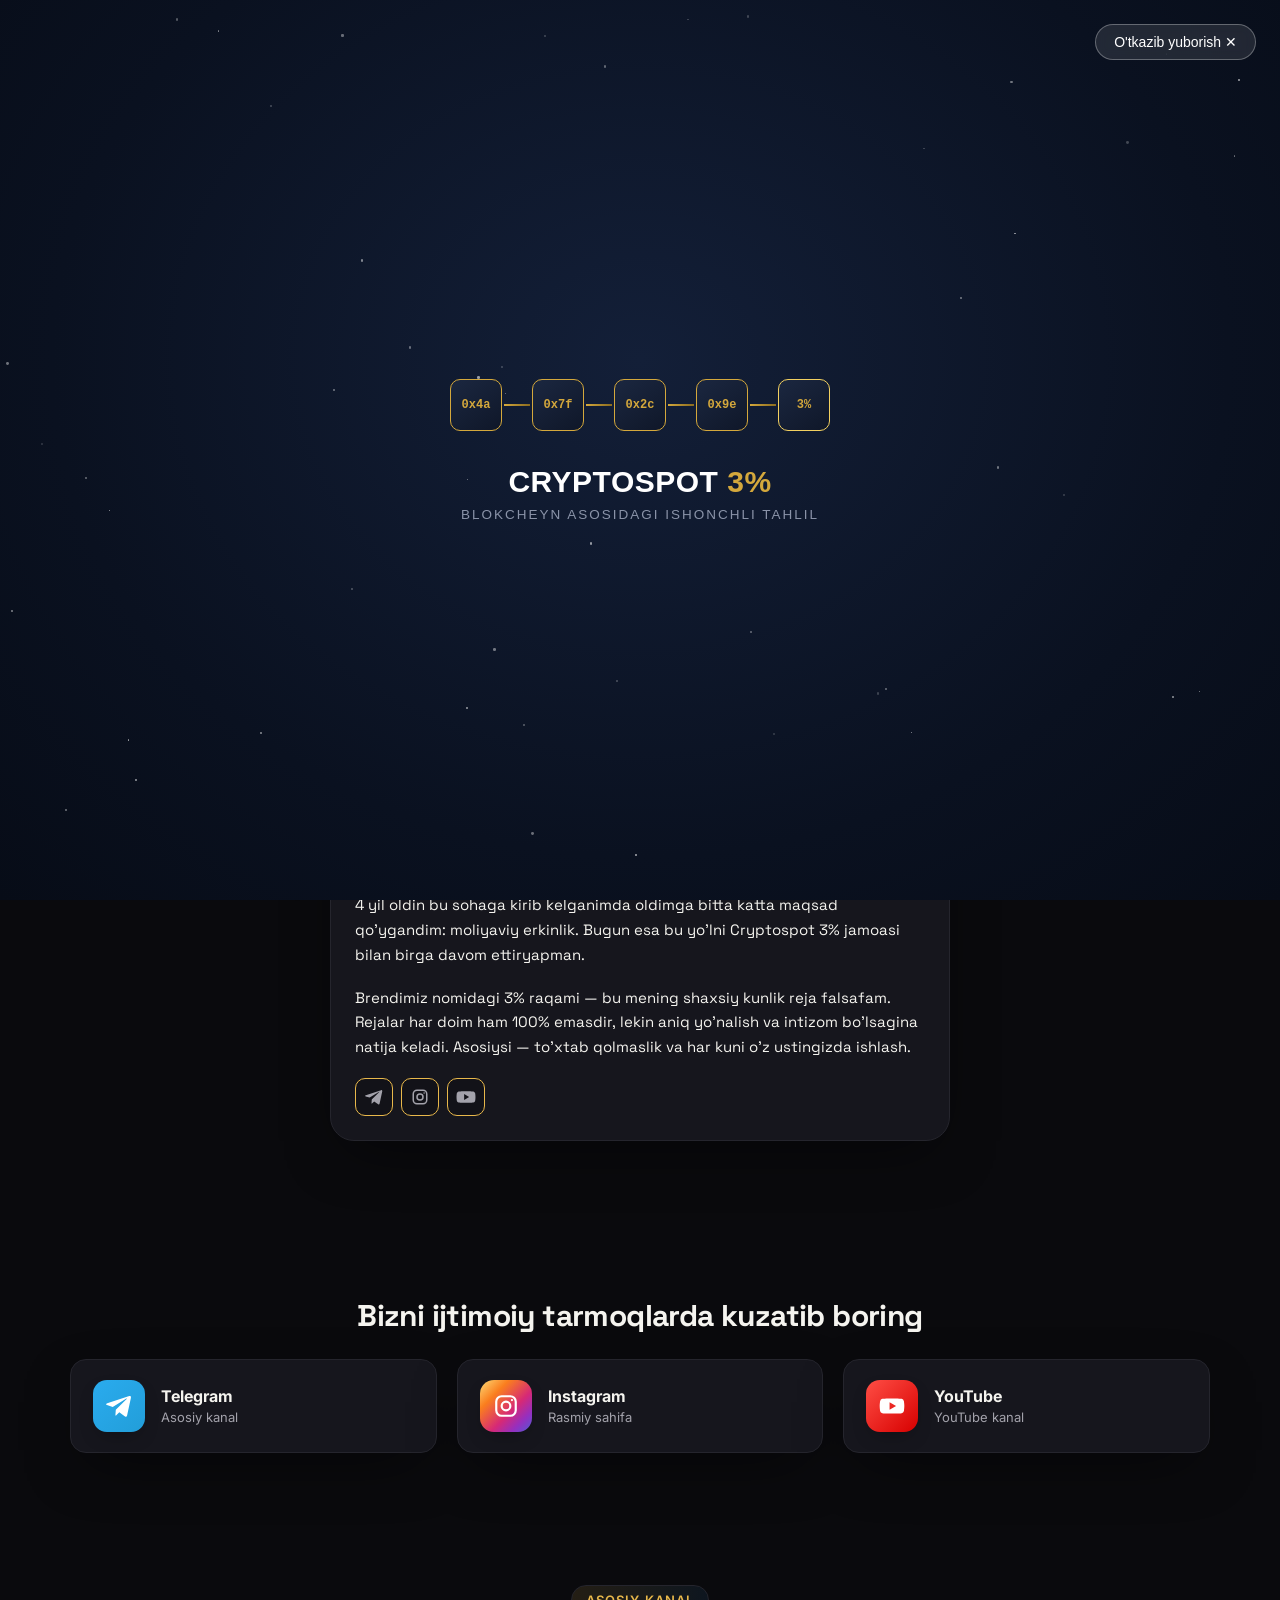
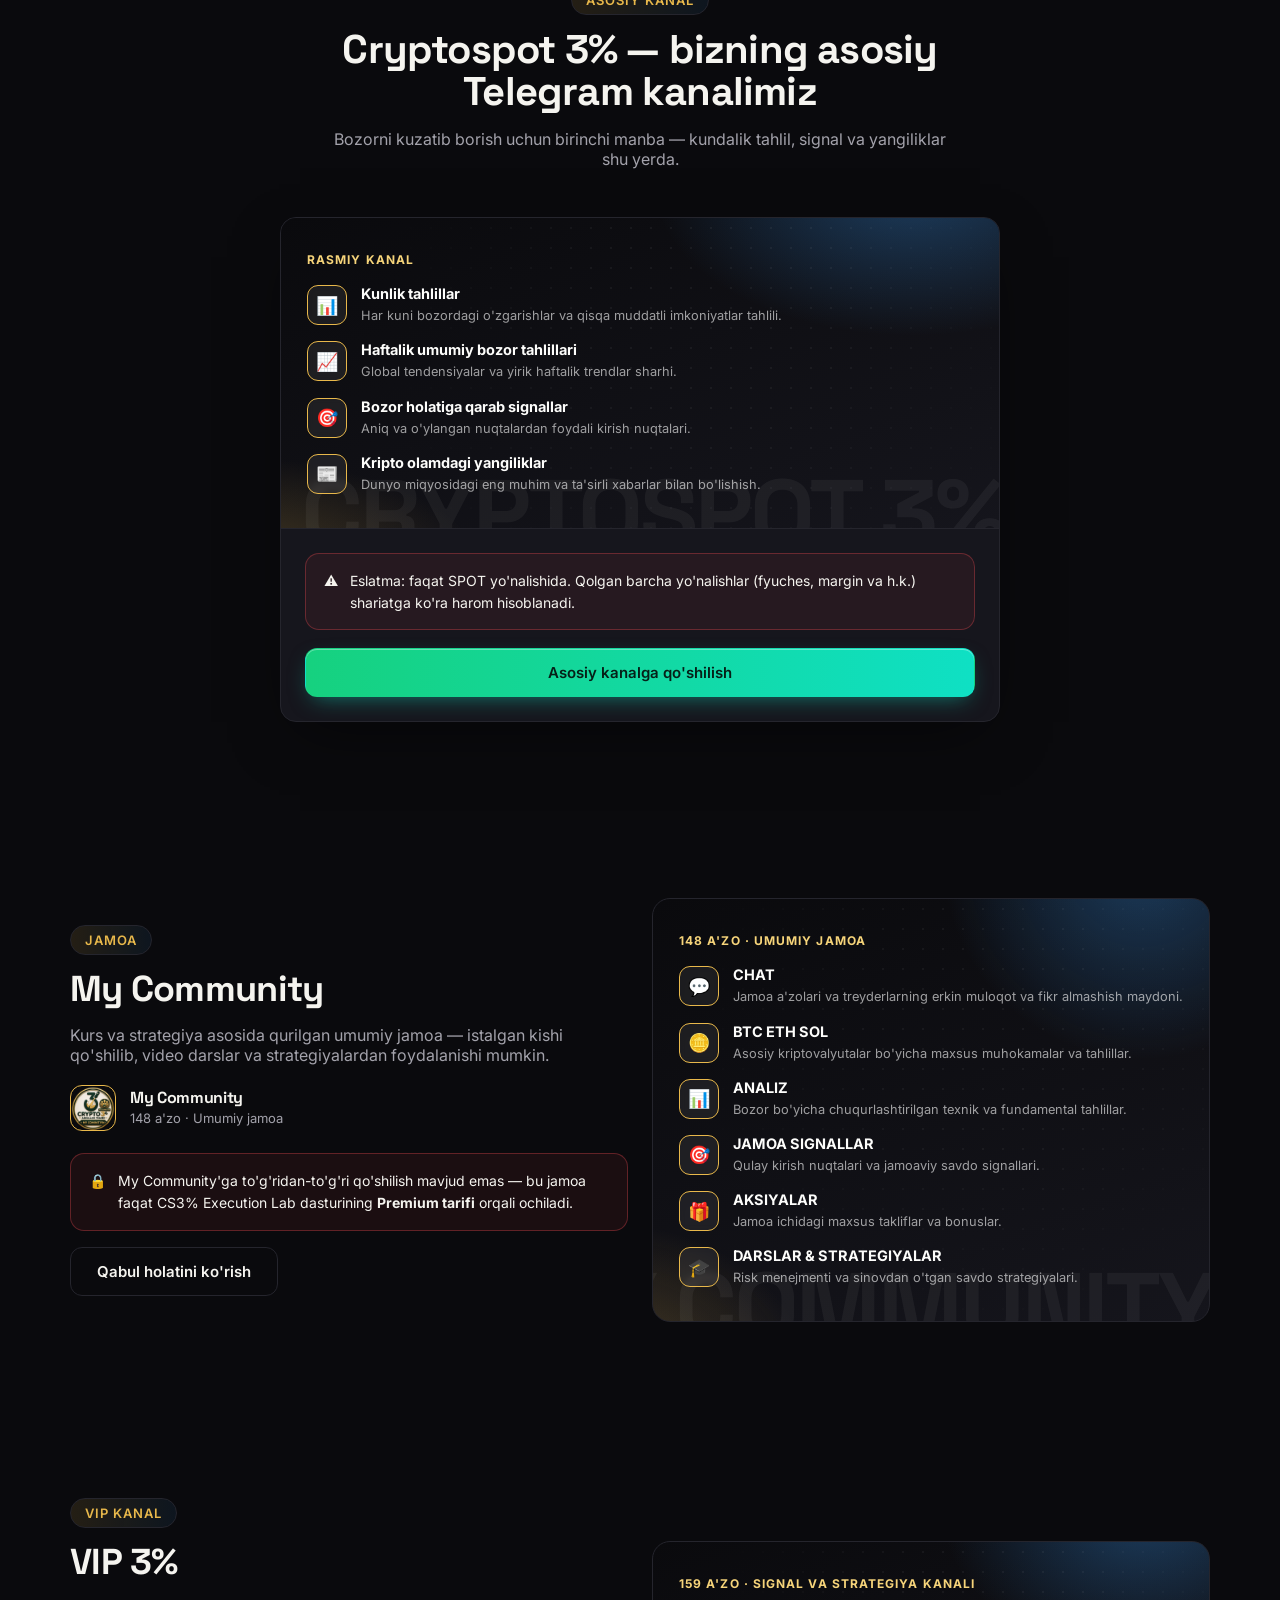
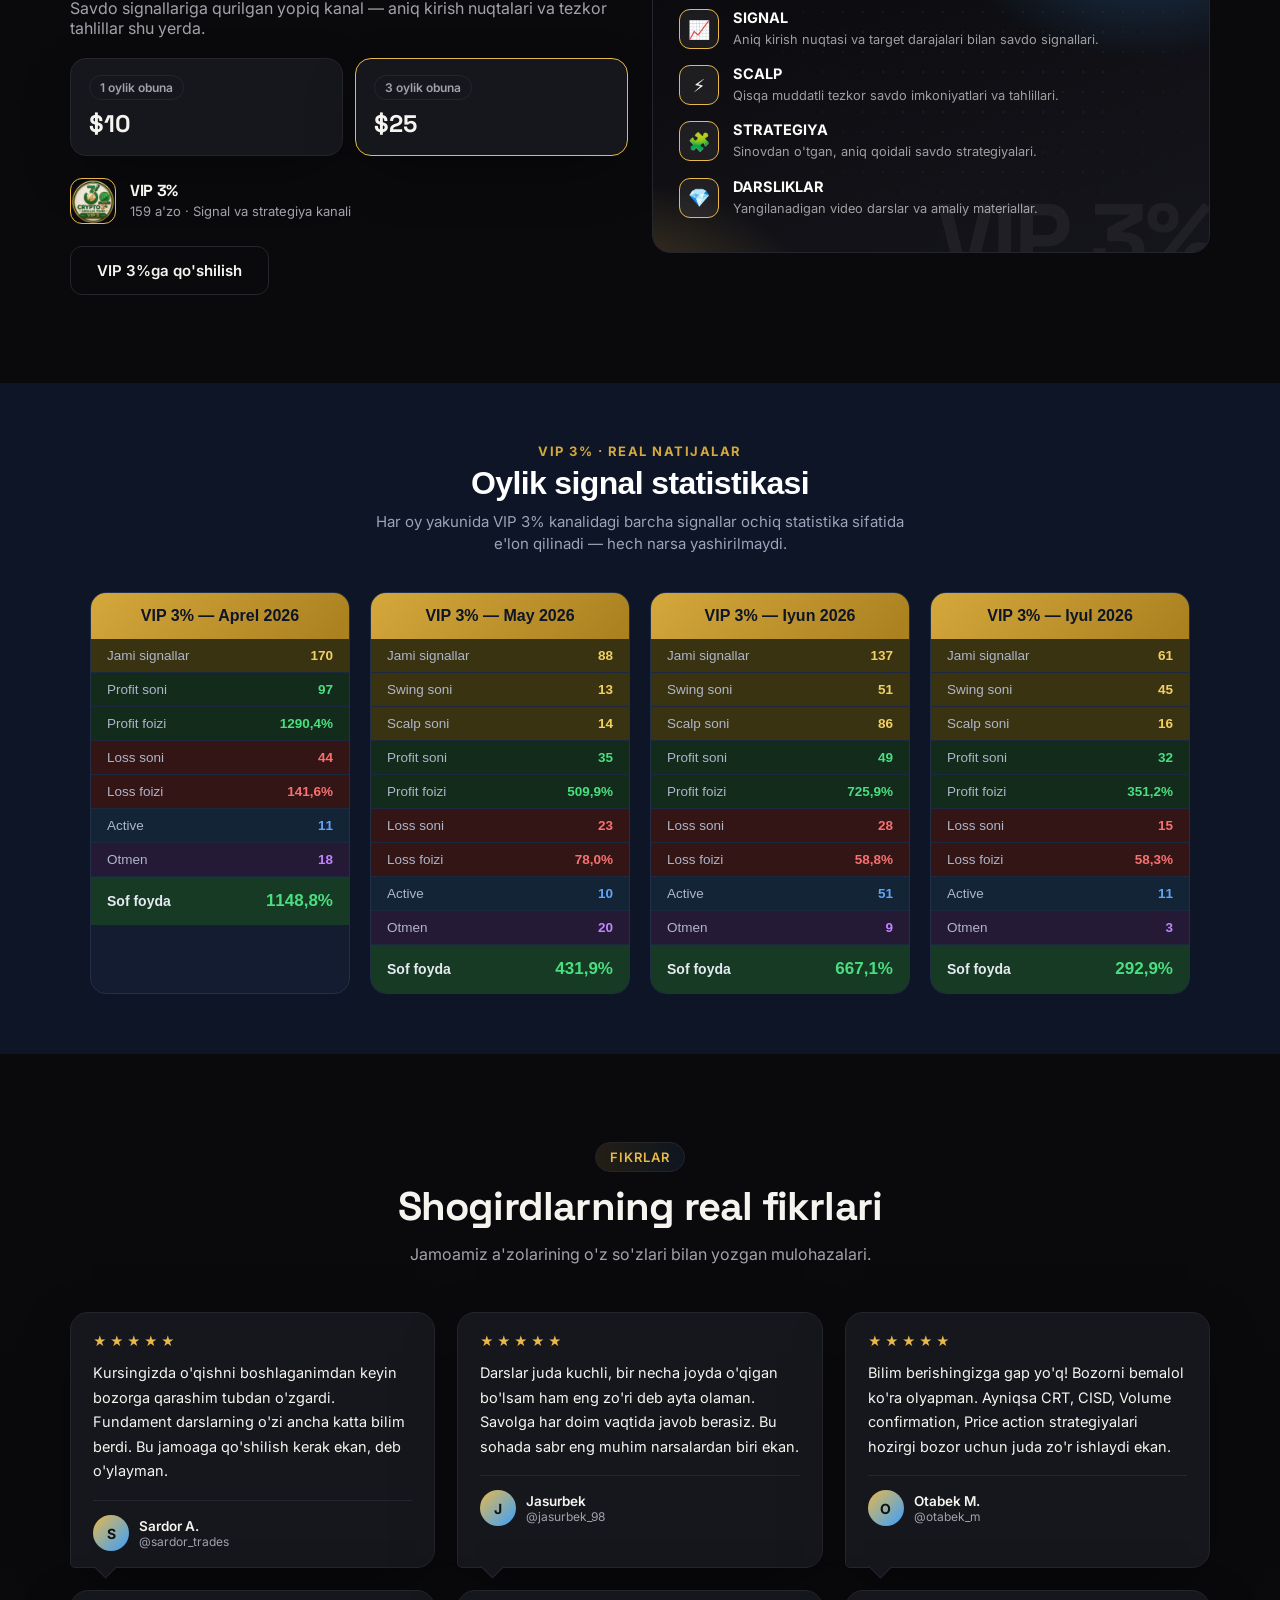
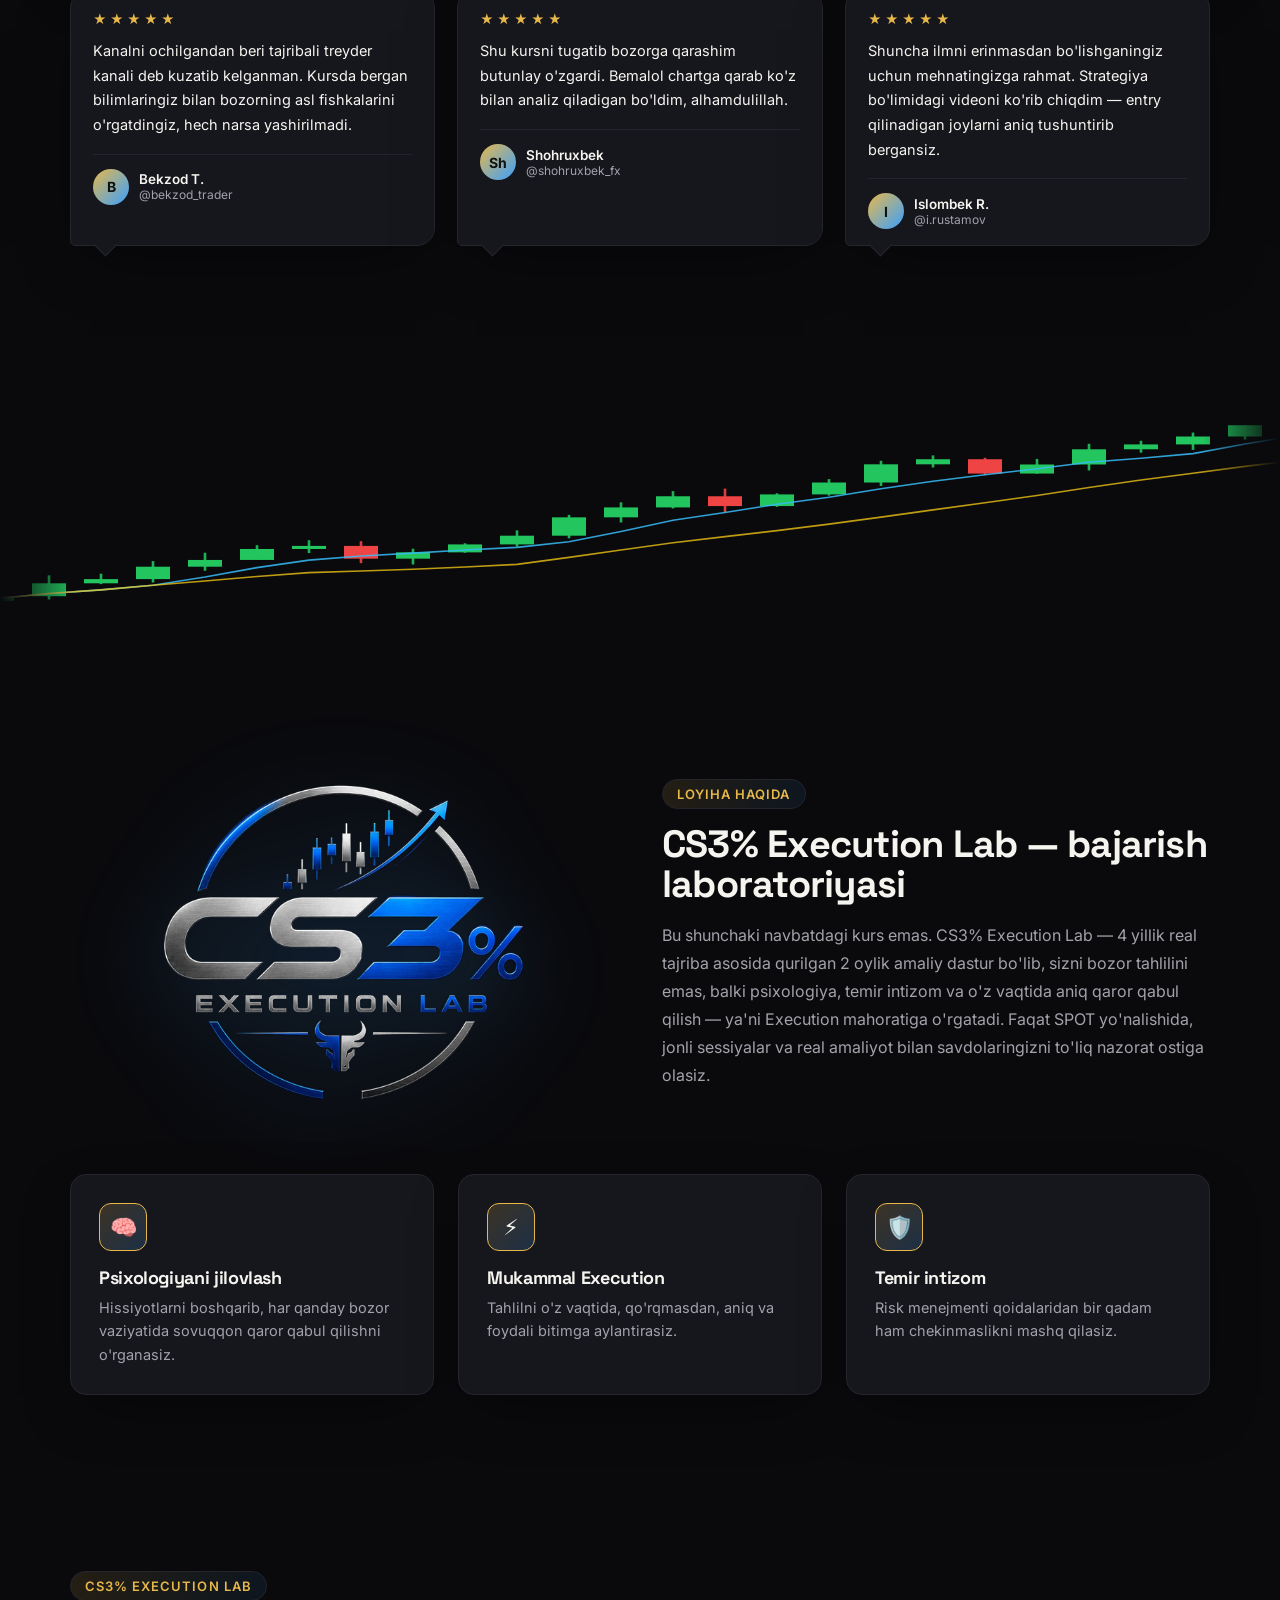
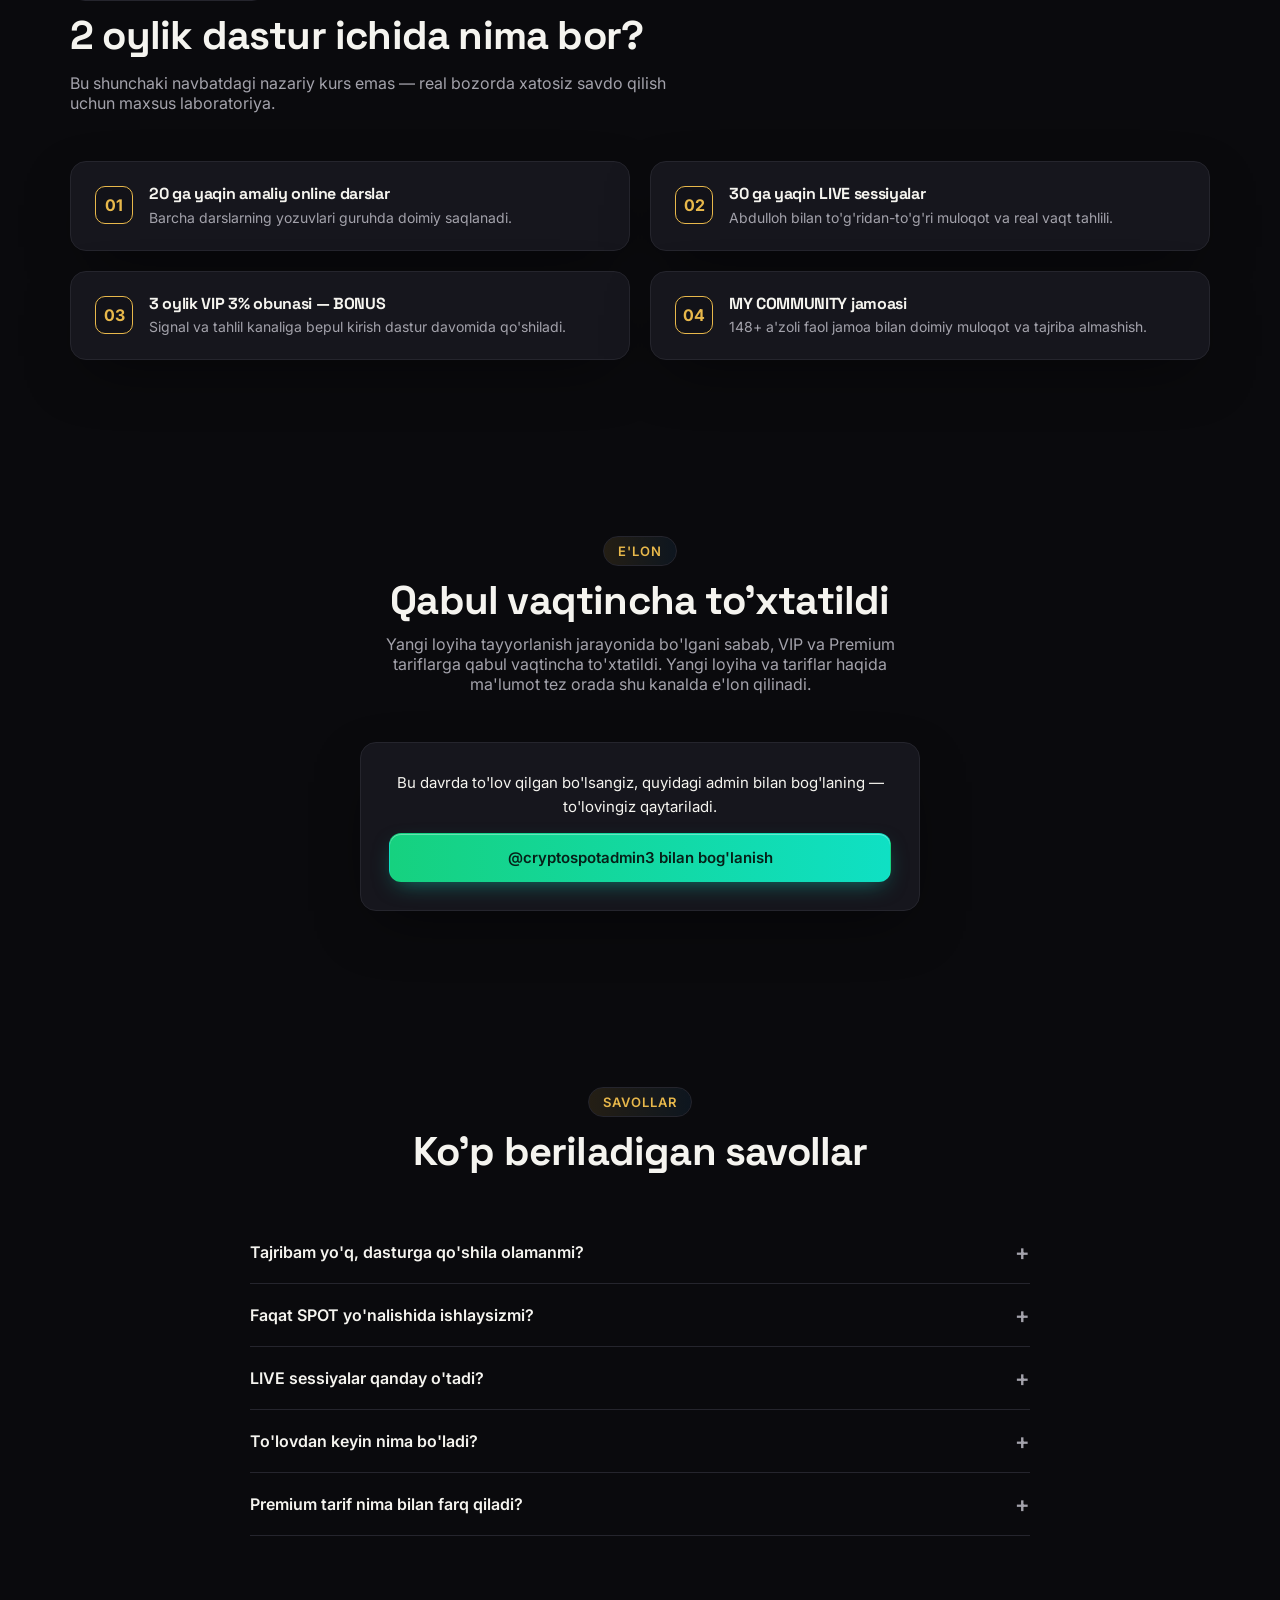
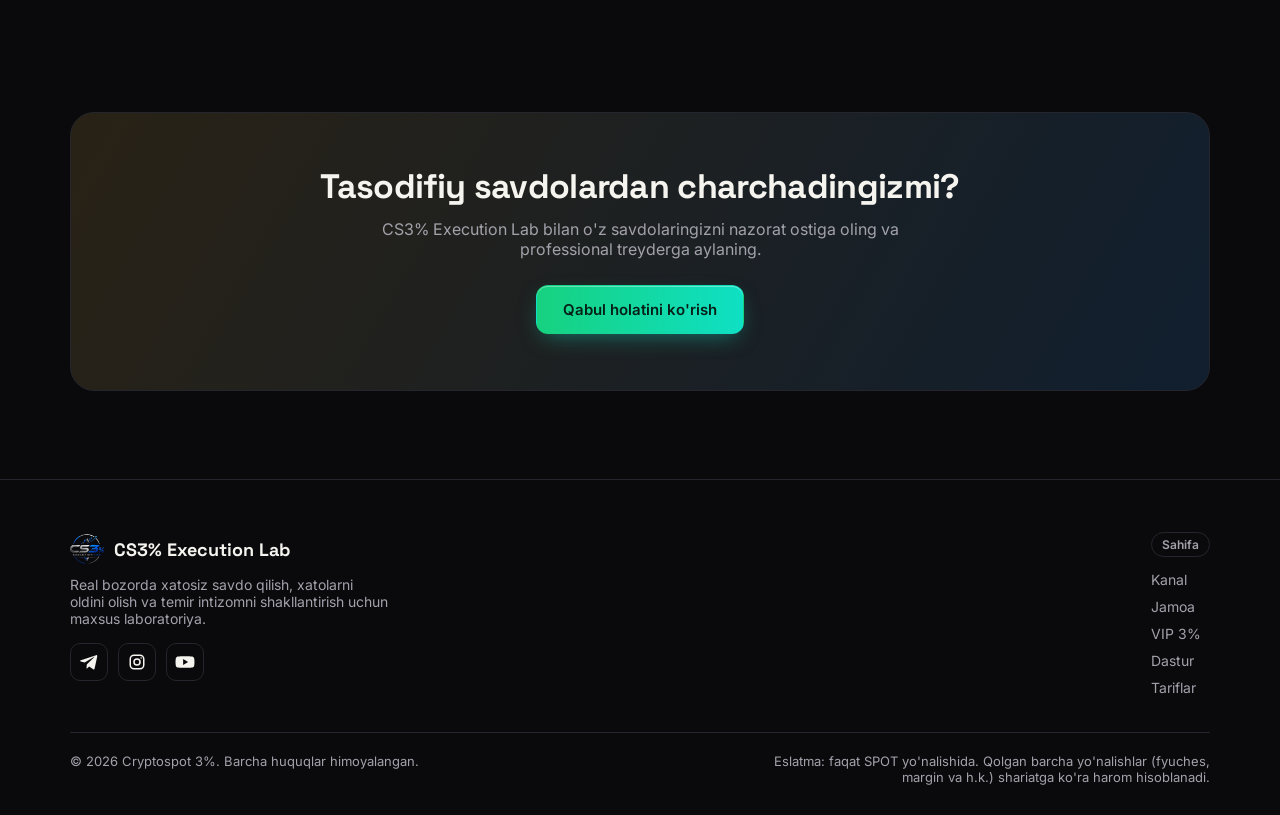
==== commit dc2c231e: "Rename index-3.html to index.html" ====
--- a/index.html
+++ b/index.html
@@ -14,148 +14,6 @@
 <link href="https://fonts.googleapis.com/css2?family=Inter:wght@400;500;600;700&family=Space+Grotesk:wght@500;600;700&display=swap" rel="stylesheet">
 <link rel="stylesheet" href="assets/css/main.css">
   <meta name="google-site-verification" content="6dXz70I07AuWuCMM8r_XZK_Budmu9JHM1w6QXV11bR0">
-<style>
-/* ============================================================
-   CS3% QO'SHIMCHA UslUBLAR: Chegirma taymeri + Fikrlar typewriter
-   ============================================================ */
-
-/* ---- Chegirma taymeri banneri ---- */
-.cs3-countdown-banner{
-  background: var(--bg-alt, #11161d);
-  border: 1px solid var(--border, #232a35);
-  border-left: 4px solid var(--gold, #D4A83C);
-  border-radius: 16px;
-  padding: 22px 24px;
-  margin: 0 0 32px;
-  text-align: center;
-}
-.cs3-countdown-top{
-  display:flex; align-items:center; justify-content:center; gap:8px;
-  margin-bottom: 10px;
-}
-.cs3-countdown-fire{ font-size: 20px; animation: cs3-pulse 1.4s ease-in-out infinite; }
-@keyframes cs3-pulse{ 0%,100%{ transform:scale(1); } 50%{ transform:scale(1.18); } }
-.cs3-countdown-title{
-  font-weight: 700;
-  font-size: clamp(16px,2.2vw,20px);
-  color: var(--gold, #D4A83C);
-  font-family:'Space Grotesk',sans-serif;
-}
-.cs3-countdown-text{
-  margin: 0 0 14px;
-  font-size: 14.5px;
-  line-height: 1.6;
-  opacity: .85;
-  max-width: 560px;
-  margin-left:auto; margin-right:auto;
-}
-.cs3-countdown-offers{
-  display:flex; flex-direction:column; gap:8px;
-  max-width: 440px; margin: 0 auto 14px;
-}
-.cs3-offer-row{
-  display:flex; align-items:center; justify-content:space-between; gap:10px;
-  border-radius: 10px;
-  padding: 10px 14px;
-  font-size: 14.5px;
-}
-.cs3-offer-label{
-  font-weight:700;
-  font-family:'Space Grotesk',sans-serif;
-  font-size:13.5px;
-  letter-spacing:.3px;
-}
-.cs3-offer-prices{ white-space:nowrap; }
-.cs3-offer-old{ text-decoration:line-through; opacity:.55; }
-.cs3-offer-new{ font-weight:800; font-size:16px; }
-.cs3-offer-vip{ background: rgba(56,189,248,0.10); border: 1px solid rgba(56,189,248,0.35); }
-.cs3-offer-vip .cs3-offer-label{ color:#38bdf8; }
-.cs3-offer-vip .cs3-offer-new{ color:#38bdf8; }
-.cs3-offer-premium{ background: rgba(212,168,60,0.10); border: 1px solid rgba(212,168,60,0.4); }
-.cs3-offer-premium .cs3-offer-label{ color: var(--gold, #D4A83C); }
-.cs3-offer-premium .cs3-offer-new{ color: var(--gold, #D4A83C); }
-.cs3-countdown-subtext{
-  margin: 0 0 16px;
-  font-size: 13.5px;
-  opacity:.75;
-  max-width: 500px;
-  margin-left:auto; margin-right:auto;
-}
-.cs3-countdown-clock{
-  display:flex; align-items:center; justify-content:center; gap:6px; flex-wrap:wrap;
-}
-.cs3-c-unit{
-  display:flex; flex-direction:column; align-items:center;
-  background: rgba(212,168,60,0.1);
-  border:1px solid var(--border, #232a35);
-  border-radius: 10px;
-  min-width:58px;
-  padding:8px 6px;
-}
-.cs3-c-num{
-  font-family:'Space Grotesk',monospace;
-  font-size: clamp(20px,3vw,26px);
-  font-weight:700;
-  color: var(--gold, #D4A83C);
-  line-height:1;
-}
-.cs3-c-lab{
-  font-size:10.5px;
-  text-transform:uppercase;
-  letter-spacing:.5px;
-  opacity:.65;
-  margin-top:4px;
-}
-.cs3-c-sep{ font-size:22px; font-weight:700; color: var(--gold, #D4A83C); opacity:.5; }
-.cs3-countdown-banner.cs3-expired .cs3-countdown-clock{ display:none; }
-.cs3-countdown-banner.cs3-expired .cs3-countdown-text::after{
-  content:' Chegirma muddati tugadi.';
-  font-weight:700;
-}
-
-/* ---- Har bir tarif kartasidagi chegirma yorlig'i ---- */
-.cs3-discount-tag{
-  background: rgba(34,197,94,0.08);
-  border: 1px dashed var(--gold, #D4A83C);
-  border-radius: 12px;
-  padding: 12px 14px;
-  display:flex; flex-wrap:wrap; align-items:center; gap:10px;
-  margin: 14px 0;
-}
-.cs3-discount-percent{
-  background: var(--gold, #D4A83C);
-  color:#1a1305;
-  font-weight:800;
-  font-size:13px;
-  padding:3px 9px;
-  border-radius:999px;
-  font-family:'Space Grotesk',sans-serif;
-}
-.cs3-discount-prices{ display:flex; align-items:baseline; gap:8px; }
-.cs3-discount-old{ text-decoration: line-through; opacity:.55; font-size:15px; }
-.cs3-discount-new{ font-weight:800; font-size:20px; color:#22c55e; font-family:'Space Grotesk',sans-serif; }
-.cs3-discount-note{ font-size:12.5px; opacity:.7; margin-left:auto; }
-@media (max-width:420px){ .cs3-discount-note{ margin-left:0; flex-basis:100%; } }
-
-/* ---- Fikrlar (testimonials) typewriter effekti ---- */
-#testimonials .tcard p[data-i18n]{
-  min-height:1.4em;
-}
-#testimonials .tcard p[data-i18n].cs3-typing::after{
-  content:'';
-  display:inline-block;
-  width:2px;
-  height:1em;
-  background:#22c55e;
-  margin-left:2px;
-  vertical-align:-0.15em;
-  animation:cs3-cursor-blink 0.8s steps(1) infinite;
-}
-@keyframes cs3-cursor-blink{ 50%{ opacity:0; } }
-@media (prefers-reduced-motion: reduce){
-  #testimonials .tcard p[data-i18n].cs3-typing::after{ display:none; }
-}
-</style>
 </head>
 <body>
   <div id="introOverlay" style="position:fixed;inset:0;z-index:99999;background:radial-gradient(ellipse at 50% 40%,#131f38 0%,#0a1120 65%,#070c17 100%);display:flex;align-items:center;justify-content:center;transition:opacity .7s ease;overflow:hidden;">
@@ -302,7 +160,7 @@
     <div class="nav-actions">
       <button class="icon-btn lang-btn" id="langToggle"><span data-lang-label>UZ</span></button>
       <button class="icon-btn" id="themeToggle"><span data-theme-icon>☀️</span></button>
-      <a href="#survey" class="btn btn-primary" style="padding:10px 18px;font-size:14px" data-i18n="nav.cta">Anketa to'ldirish</a>
+      <a href="#pricing" class="btn btn-primary" style="padding:10px 18px;font-size:14px">Qabul holati</a>
       <button class="icon-btn burger" id="burger">☰</button>
     </div>
   </div>
@@ -409,7 +267,7 @@
         <div class="notice" style="margin-bottom:0">
           🔒 <span data-i18n="community.my_note">My Community'ga to'g'ridan-to'g'ri qo'shilish mavjud emas — bu jamoa faqat CS3% Execution Lab dasturining <b>Premium tarifi</b> orqali ochiladi.</span>
         </div>
-        <a href="#pricing" class="btn btn-outline" style="margin-top:16px" data-i18n="community.my_cta">Premium tarifni ko'rish</a>
+        <a href="#pricing" class="btn btn-outline" style="margin-top:16px">Qabul holatini ko'rish</a>
       </div>
       <div class="channel-poster" style="margin:0">
         <span class="poster-watermark">MY COMMUNITY</span>
@@ -845,389 +703,22 @@
   </div>
 </section>
 
-<!-- PRICING -->
+<!-- PRICING / QABUL TO'XTATILDI -->
 <section class="section" id="pricing">
   <div class="container">
     <div class="section-head center reveal">
-      <span class="eyebrow" data-i18n="pricing.eyebrow">Tariflar</span>
-      <h2 data-i18n="pricing.title">CS3% Execution Lab tariflari</h2>
-      <p data-i18n="pricing.lead">O'zingizga mos tarifni tanlang va dasturga qo'shiling.</p>
-    </div>
-
-    <!-- CHEGIRMA TAYMERI -->
-    <div class="cs3-countdown-banner reveal">
-      <div class="cs3-countdown-top">
-        <span class="cs3-countdown-fire">🔥</span>
-        <span class="cs3-countdown-title">Vaqt oz qoldi — shoshiling!</span>
-      </div>
-      <p class="cs3-countdown-text">
-        5-avgustgacha to'lov qilganlar uchun maxsus chegirma amal qiladi:
-      </p>
-      <div class="cs3-countdown-offers">
-        <div class="cs3-offer-row cs3-offer-vip">
-          <span class="cs3-offer-label">VIP TARIF</span>
-          <span class="cs3-offer-prices"><span class="cs3-offer-old">$119</span> emas <span class="cs3-offer-new">$99</span></span>
-        </div>
-        <div class="cs3-offer-row cs3-offer-premium">
-          <span class="cs3-offer-label">PREMIUM TARIF</span>
-          <span class="cs3-offer-prices"><span class="cs3-offer-old">$249</span> emas <span class="cs3-offer-new">$199</span></span>
-        </div>
-      </div>
-      <p class="cs3-countdown-subtext">
-        Anketani to'ldirib tasdiqlangan bo'lsangiz, shu tariflar orqali yozing.
-      </p>
-      <div class="cs3-countdown-clock" id="cs3CountdownClock">
-        <div class="cs3-c-unit"><span class="cs3-c-num" data-unit="d">00</span><span class="cs3-c-lab">kun</span></div>
-        <div class="cs3-c-sep">:</div>
-        <div class="cs3-c-unit"><span class="cs3-c-num" data-unit="h">00</span><span class="cs3-c-lab">soat</span></div>
-        <div class="cs3-c-sep">:</div>
-        <div class="cs3-c-unit"><span class="cs3-c-num" data-unit="m">00</span><span class="cs3-c-lab">daqiqa</span></div>
-        <div class="cs3-c-sep">:</div>
-        <div class="cs3-c-unit"><span class="cs3-c-num" data-unit="s">00</span><span class="cs3-c-lab">soniya</span></div>
-      </div>
-    </div>
-
-    <div class="pricing-grid reveal">
-      <div class="card price-card">
-        <div class="pill" data-i18n="pricing.vip_desc">2 oylik to'liq dastur</div>
-        <h3 style="margin:16px 0 4px;font-size:20px" data-i18n="pricing.vip_name">VIP TARIF</h3>
-        <div style="margin:14px 0 4px"><span class="price-new">$119</span></div>
-        <ul class="price-list">
-          <li><span class="check">✓</span><b data-i18n="pricing.vip1">20 ga yaqin amaliy online darslar</b></li>
-          <li><span class="check">✓</span><b data-i18n="pricing.vip2">Barcha darslar yozuvi guruhda saqlanadi</b></li>
-          <li><span class="check">✓</span><b data-i18n="pricing.vip3">30 ga yaqin LIVE sessiyalar</b></li>
-          <li><span class="check">✓</span><b data-i18n="pricing.vip4">LIVE sessiyalarda to'g'ridan-to'g'ri muloqot</b></li>
-          <li><span class="check">✓</span><b data-i18n="pricing.vip5">3 oylik VIP 3% obunasi — BONUS</b></li>
-          <li><span class="check">✓</span><b data-i18n="pricing.vip6">Dastur davomiyligi: 2 oy</b></li>
-        </ul>
-        <div class="cs3-discount-tag cs3-discount-vip">
-          <span class="cs3-discount-percent">-17%</span>
-          <span class="cs3-discount-prices">
-            <span class="cs3-discount-old">$119</span>
-            <span class="cs3-discount-new">$99</span>
-          </span>
-          <span class="cs3-discount-note">5-avgustgacha amal qiladi</span>
-        </div>
-        <a href="#survey" class="btn btn-outline btn-block tariff-btn" data-tariff="vip" data-i18n="pricing.vip_cta">VIP tarifni tanlash</a>
-      </div>
-      <div class="card price-card featured">
-        <div class="price-tag" data-i18n="pricing.prem_badge">Tavsiya etiladi</div>
-        <div class="pill" data-i18n="pricing.prem_desc">VIP tarifdagi barcha imkoniyatlar +</div>
-        <h3 style="margin:16px 0 4px;font-size:20px" data-i18n="pricing.prem_name">PREMIUM TARIF</h3>
-        <div style="margin:14px 0 4px"><span class="price-new">$249</span></div>
-        <ul class="price-list">
-          <li><span class="check">✓</span><b data-i18n="pricing.prem1">MY COMMUNITY ga muddatsiz kirish</b></li>
-          <li><span class="check">✓</span><b data-i18n="pricing.prem2">Abdulloh bilan doimiy aloqa va muloqot</b></li>
-          <li><span class="check">✓</span><b data-i18n="pricing.prem3">Shaxsan foydalanadigan CS3% indikatoriga dostup</b></li>
-          <li><span class="check">✓</span><b data-i18n="pricing.prem4">Bir martalik to'lov — muddatsiz community</b></li>
-        </ul>
-        <div class="cs3-discount-tag cs3-discount-premium">
-          <span class="cs3-discount-percent">-20%</span>
-          <span class="cs3-discount-prices">
-            <span class="cs3-discount-old">$249</span>
-            <span class="cs3-discount-new">$199</span>
-          </span>
-          <span class="cs3-discount-note">5-avgustgacha amal qiladi</span>
-        </div>
-        <a href="#survey" class="btn btn-primary btn-block tariff-btn" data-tariff="premium" data-i18n="pricing.prem_cta">Premium tarifni tanlash</a>
-      </div>
-    </div>
-  </div>
-</section>
-
-<!-- SURVEY -->
-<section class="section" id="survey" style="background:var(--bg-alt)">
-  <div class="container">
-    <div class="survey-wrap">
-      <div class="reveal">
-        <span class="eyebrow" data-i18n="survey.eyebrow">Anketa</span>
-        <h2 style="font-size:clamp(24px,3vw,34px);margin:16px 0 14px" data-i18n="survey.title">Dasturga qo'shilish uchun anketani to'ldiring</h2>
-        <p class="muted" style="margin-bottom:20px" data-i18n="survey.lead">Anketani to'ldirish majburiy.</p>
-        <div class="notice">⚠️ <span data-i18n="footer.reminder">Eslatma: faqat SPOT yo'nalishida. Qolgan barcha yo'nalishlar shariatga ko'ra harom hisoblanadi.</span></div>
-        <p class="form-status" id="tariffNote"></p>
-      </div>
-      <div class="card reveal" id="surveyFormWrap" style="display:none;padding:0">
-      <div id="surveyGate" class="form-card" style="display:block">
-        <p style="margin:0 0 16px;font-size:14.5px;line-height:1.6" data-i18n="survey.gate_text">Anketani to'ldirish uchun avval botda ro'yxatdan o'ting: pastdagi tugma orqali botni oching va <b>Start</b> bosing, so'ng "Tekshirish" tugmasini bosing.</p>
-        <a href="#" target="_blank" id="startBotBtn" class="btn btn-primary btn-block" style="margin-bottom:12px" data-i18n="survey.start_bot">Botda ro'yxatdan o'tish</a>
-        <button type="button" id="checkRegBtn" class="btn btn-outline btn-block" data-i18n="survey.check_reg">Tekshirish</button>
-        <p class="form-status" id="gateStatus"></p>
-      </div>
-      <form id="surveyForm" style="padding:32px;display:none">
-        <div class="field">
-          <label data-i18n="survey.name_label">Ismingiz</label>
-          <input type="text" name="name" required>
-        </div>
-        <div class="field">
-          <label data-i18n="survey.age_label">Yoshingiz</label>
-          <input type="number" name="age" min="14" max="100" required>
-        </div>
-        <div class="field">
-          <label data-i18n="survey.years_label">Necha yildan beri treyderlik bilan shug'ullanasiz?</label>
-          <input type="text" name="years" required>
-        </div>
-        <div class="field">
-          <label data-i18n="survey.balance_label">Hozirdagi balansingiz qancha?</label>
-          <select name="balance" id="survey-balance" required>
-            <option value="$1,000 gacha">$1,000 gacha</option>
-            <option value="$1,000 – $5,000">$1,000 – $5,000</option>
-            <option value="$5,000 – $10,000">$5,000 – $10,000</option>
-            <option value="$10,000 dan yuqori">$10,000 dan yuqori</option>
-          </select>
-        </div>
-        <div class="field">
-          <label data-i18n="survey.loss_label">Qancha ziyon ko'rgansiz? (taxminan, $ da)</label>
-          <input type="text" name="loss" required>
-        </div>
-        <div class="field">
-          <label data-i18n="survey.cause_label">Trader sohasidagi xatolarning asl sababi nima deb bilasiz?</label>
-          <textarea name="cause" rows="3" data-i18n-ph="survey.cause_ph" required></textarea>
-        </div>
-        <button type="submit" class="btn btn-primary btn-block" data-i18n="survey.submit">Anketani yuborish</button>
-        <p class="form-note" data-i18n="survey.note">Ma'lumotlaringiz to'g'ridan-to'g'ri Telegram orqali adminga yuboriladi.</p>
-        <p class="form-status" id="surveyStatus"></p>
-        <a href="#" data-link="bot" target="_blank" id="surveyFallback" class="btn btn-outline btn-block" style="display:none;margin-top:10px" data-i18n="survey.fallback">Botga qo'lda yozish</a>
-      </form>
-
-      <!-- Kutish: anketa yuborildi, admin ko'rib chiqmoqda -->
-      <div id="surveyPending" class="form-card" style="display:none;text-align:center">
-        <div style="font-size:42px;margin-bottom:12px">⏳</div>
-        <p style="font-size:16px;font-weight:700;margin:0 0 6px" data-i18n="survey.pending_title">Anketangiz yuborildi!</p>
-        <p class="muted" style="font-size:14px;line-height:1.6;margin:0" data-i18n="survey.pending_text">Admin ko'rib chiqmoqda. Tasdiqlangach, shu yerda tarif tanlash ochiladi.</p>
-        <p class="form-status" id="pendingAdminMsg" style="margin-top:14px"></p>
-      </div>
-
-      <!-- Tasdiqlangan: tarif tanlash -->
-      <div id="surveyApproved" class="form-card" style="display:none;text-align:center">
-        <div style="font-size:42px;margin-bottom:12px">✅</div>
-        <p style="font-size:17px;font-weight:700;margin:0 0 6px" data-i18n="survey.approved_title">Tasdiqlandingiz! 🎉</p>
-        <p class="muted" style="font-size:14px;line-height:1.6;margin:0 0 20px" data-i18n="survey.approved_text">Endi o'zingizga mos tarifni tanlang — to'lov manejer bot orqali.</p>
-        <p class="form-status" id="approvedAdminMsg" style="margin-bottom:16px"></p>
-        <div style="display:flex;flex-direction:column;gap:10px">
-          <a href="#" data-link="manager" target="_blank" class="btn btn-outline btn-block"><b>VIP TARIF</b> — $119</a>
-          <a href="#" data-link="manager" target="_blank" class="btn btn-primary btn-block"><b>PREMIUM TARIF</b> — $249</a>
-        </div>
-      </div>
-
-      <!-- Rad etilgan -->
-      <div id="surveyRejected" class="form-card" style="display:none;text-align:center">
-        <div style="font-size:42px;margin-bottom:12px">❌</div>
-        <p style="font-size:17px;font-weight:700;margin:0 0 6px" data-i18n="survey.rejected_title">Anketa tasdiqlanmadi</p>
-        <p class="muted" style="font-size:14px;line-height:1.6;margin:0 0 20px" data-i18n="survey.rejected_text">Afsuski, hozircha tasdiqlanmadingiz. Anketani qayta yuborishingiz mumkin.</p>
-        <p class="form-status" id="rejectedAdminMsg" style="margin-bottom:16px"></p>
-        <button type="button" id="retryBtn" class="btn btn-outline btn-block" data-i18n="survey.retry">Anketani qayta yuborish</button>
-      </div>
-      </div>
-    </div>
-  </div>
-</section>
-
-
-  <section class="cs3-dua-wrap" id="cs3DuaSection">
-  <svg class="cs3-dua-pattern" aria-hidden="true" xmlns="http://www.w3.org/2000/svg">
-    <defs>
-      <pattern id="cs3Girih" width="100" height="100" patternUnits="userSpaceOnUse">
-        <g fill="none" stroke="var(--gold, #D4A83C)" stroke-width="1.1">
-          <rect x="18" y="18" width="64" height="64"/>
-          <rect x="18" y="18" width="64" height="64" transform="rotate(45 50 50)"/>
-          <circle cx="0" cy="0" r="18" opacity=".6"/>
-          <circle cx="100" cy="0" r="18" opacity=".6"/>
-          <circle cx="0" cy="100" r="18" opacity=".6"/>
-          <circle cx="100" cy="100" r="18" opacity=".6"/>
-        </g>
-      </pattern>
-    </defs>
-    <rect width="100%" height="100%" fill="url(#cs3Girih)"/>
-  </svg>
-  <div class="cs3-dua-shimmer" aria-hidden="true"></div>
-
-  <div class="cs3-dua-inner">
-    <span class="cs3-dua-eyebrow">Duo</span>
-
-    <div class="cs3-dua-stage" id="cs3DuaStage">
-
-      <div class="cs3-dua-slide is-active">
-        <p class="cs3-dua-arabic">اللَّهُمَّ إِنِّي أَسْأَلُكَ عِلْمًا نَافِعًا، وَرِزْقًا طَيِّبًا، وَعَمَلًا مُتَقَبَّلًا</p>
-        <p class="cs3-dua-translation">"Ey Alloh! Sendan foydali ilm, halol va pok rizq hamda qabul qilinadigan amal so'rayman."</p>
-      </div>
-
-      <div class="cs3-dua-slide">
-        <p class="cs3-dua-arabic">اللَّهُمَّ اكْفِنِي بِحَلَالِكَ عَنْ حَرَامِكَ، وَأَغْنِنِي بِفَضْلِكَ عَمَّنْ سِوَاكَ</p>
-        <p class="cs3-dua-translation">"Ey Alloh! Meni haloling bilan haromingdan behojat qil, O'z fazling bilan O'zingdan boshqalarga muhtoj qilma."</p>
-      </div>
-
-      <div class="cs3-dua-slide">
-        <p class="cs3-dua-arabic">اللَّهُمَّ بَارِكْ لِي فِيمَا رَزَقْتَنِي</p>
-        <p class="cs3-dua-translation">"Ey Alloh! Menga ato etgan rizqingni barakali qil."</p>
-      </div>
-
-    </div>
-
-    <div class="cs3-dua-dots" id="cs3DuaDots">
-      <span class="cs3-dua-dot is-active"></span>
-      <span class="cs3-dua-dot"></span>
-      <span class="cs3-dua-dot"></span>
-    </div>
-  </div>
-</section>
-
-<style>
-@import url('https://fonts.googleapis.com/css2?family=Amiri:wght@400;700&family=Space+Grotesk:wght@500;600&display=swap');
-
-.cs3-dua-wrap{
-  position:relative;
-  max-width:900px;
-  margin:0 auto;
-  padding:56px 28px;
-  border-radius:20px;
-  overflow:hidden;
-  background: var(--bg-alt, #11161d);
-  border: 1px solid var(--border, #232a35);
-  text-align:center;
-}
-
-.cs3-dua-pattern{
-  position:absolute;
-  inset:0;
-  z-index:0;
-  width:100%;
-  height:100%;
-  opacity:.22;
-  pointer-events:none;
-}
-
-.cs3-dua-shimmer{
-  position:absolute;
-  inset:-40%;
-  z-index:0;
-  pointer-events:none;
-  background: repeating-linear-gradient(
-    115deg,
-    transparent 0 120px,
-    rgba(212,168,60,0.35) 120px 145px,
-    transparent 145px 260px
-  );
-  background-size: 260px 260px;
-  animation: cs3-shimmer-move 6s linear infinite;
-  mix-blend-mode: screen;
-}
-@keyframes cs3-shimmer-move{
-  0%   { background-position: 0 0; }
-  100% { background-position: 260px 260px; }
-}
-@media (prefers-reduced-motion: reduce){
-  .cs3-dua-shimmer{ animation:none; }
-}
-
-.cs3-dua-inner{ position:relative; z-index:1; }
-
-.cs3-dua-eyebrow{
-  display:inline-block;
-  font-family:'Space Grotesk',sans-serif;
-  font-size:12.5px;
-  letter-spacing:2px;
-  text-transform:uppercase;
-  color: var(--gold, #D4A83C);
-  border:1px solid var(--border, #232a35);
-  padding:5px 14px;
-  border-radius:999px;
-  margin-bottom:28px;
-}
-
-.cs3-dua-stage{
-  position:relative;
-  min-height:190px;
-  display:flex;
-  align-items:center;
-  justify-content:center;
-}
-
-.cs3-dua-slide{
-  position:absolute;
-  inset:0;
-  display:flex;
-  flex-direction:column;
-  align-items:center;
-  justify-content:center;
-  opacity:0;
-  transform:translateY(8px);
-  transition: opacity 1s ease, transform 1s ease;
-  padding:0 8px;
-}
-.cs3-dua-slide.is-active{
-  opacity:1;
-  transform:translateY(0);
-  position:relative;
-}
-
-.cs3-dua-arabic{
-  font-family:'Amiri', 'Traditional Arabic', serif;
-  font-size: clamp(22px, 3.4vw, 32px);
-  line-height:1.9;
-  color:#f3e6c8;
-  direction: rtl;
-  max-width: 680px;
-  margin: 0 0 18px;
-}
-
-.cs3-dua-translation{
-  font-size: 14.5px;
-  line-height:1.7;
-  color: inherit;
-  opacity:.75;
-  max-width: 560px;
-  margin:0;
-  font-style: italic;
-}
-
-.cs3-dua-dots{
-  display:flex;
-  align-items:center;
-  justify-content:center;
-  gap:8px;
-  margin-top:28px;
-}
-.cs3-dua-dot{
-  width:7px; height:7px;
-  border-radius:50%;
-  background: var(--border, #232a35);
-  transition: background .3s ease, transform .3s ease;
-}
-.cs3-dua-dot.is-active{
-  background: var(--gold, #D4A83C);
-  transform: scale(1.3);
-}
-
-@media (max-width:560px){
-  .cs3-dua-wrap{ padding:40px 18px; }
-  .cs3-dua-stage{ min-height:230px; }
-}
-</style>
-
-<script>
-(function(){
-  var stage = document.getElementById('cs3DuaStage');
-  var dotsWrap = document.getElementById('cs3DuaDots');
-  if (!stage || !dotsWrap) return;
-
-  var slides = Array.prototype.slice.call(stage.querySelectorAll('.cs3-dua-slide'));
-  var dots = Array.prototype.slice.call(dotsWrap.querySelectorAll('.cs3-dua-dot'));
-  var current = 0;
-  var HOLD_MS = 7000;
-
-  function goTo(index){
-    slides[current].classList.remove('is-active');
-    dots[current].classList.remove('is-active');
-    current = index % slides.length;
-    slides[current].classList.add('is-active');
-    dots[current].classList.add('is-active');
-  }
-
-  setInterval(function(){
-    goTo(current + 1);
-  }, HOLD_MS);
-})();
-</script>
+      <span class="eyebrow">E'lon</span>
+      <h2>Qabul vaqtincha to'xtatildi</h2>
+      <p class="muted" style="max-width:560px;margin:0 auto">Yangi loyiha tayyorlanish jarayonida bo'lgani sabab, VIP va Premium tariflarga qabul vaqtincha to'xtatildi. Yangi loyiha va tariflar haqida ma'lumot tez orada shu kanalda e'lon qilinadi.</p>
+    </div>
+    <div class="reveal" style="max-width:560px;margin:24px auto 0;text-align:center">
+      <div class="card" style="padding:28px">
+        <p style="margin:0 0 14px;font-size:15px;line-height:1.6">Bu davrda to'lov qilgan bo'lsangiz, quyidagi admin bilan bog'laning — to'lovingiz qaytariladi.</p>
+        <a href="https://t.me/cryptospotadmin3" target="_blank" class="btn btn-primary btn-block">@cryptospotadmin3 bilan bog'lanish</a>
+      </div>
+    </div>
+  </div>
+</section>
 
 <!-- FAQ -->
 <section class="section" id="faq">
@@ -1252,7 +743,7 @@
     <div class="cta-band reveal">
       <h2 data-i18n="cta.title">Tasodifiy savdolardan charchadingizmi?</h2>
       <p class="muted" style="max-width:520px;margin:0 auto 26px" data-i18n="cta.sub">CS3% Execution Lab bilan o'z savdolaringizni nazorat ostiga oling.</p>
-      <a href="#survey" class="btn btn-primary" data-i18n="cta.button">Hozir anketani to'ldirish</a>
+      <a href="#pricing" class="btn btn-primary">Qabul holatini ko'rish</a>
     </div>
   </div>
 </section>
@@ -1291,119 +782,6 @@
 <script src="assets/js/config.js"></script>
 <script src="assets/js/main.js"></script>
 
-<!-- ================================================================
-     CS3% QO'SHIMCHA SKRIPTLAR: Chegirma taymeri + Fikrlar typewriter
-     ================================================================ -->
-<script>
-(function(){
-  // ---- 1) CHEGIRMA TAYMERI ----
-  // Muddat: 5-avgust 2026, 23:59:59 (Toshkent vaqti, UTC+5)
-  var DEADLINE = new Date('2026-08-05T23:59:59+05:00').getTime();
-
-  function pad(n){ return String(n).padStart(2,'0'); }
-
-  function updateCountdown(){
-    var clock = document.getElementById('cs3CountdownClock');
-    if (!clock) return;
-    var diff = DEADLINE - Date.now();
-
-    if (diff <= 0){
-      var banner = clock.closest('.cs3-countdown-banner');
-      if (banner) banner.classList.add('cs3-expired');
-      return;
-    }
-    var d = Math.floor(diff / 86400000);
-    var h = Math.floor((diff % 86400000) / 3600000);
-    var m = Math.floor((diff % 3600000) / 60000);
-    var s = Math.floor((diff % 60000) / 1000);
-
-    clock.querySelector('[data-unit="d"]').textContent = pad(d);
-    clock.querySelector('[data-unit="h"]').textContent = pad(h);
-    clock.querySelector('[data-unit="m"]').textContent = pad(m);
-    clock.querySelector('[data-unit="s"]').textContent = pad(s);
-  }
-  updateCountdown();
-  setInterval(updateCountdown, 1000);
-
-  // ---- 2) FIKRLAR (TESTIMONIALS) TYPEWRITER ----
-  // Sharh matnlari data-i18n orqali main.js tomonidan asinxron to'ldiriladi,
-  // shu sabab avval matnlar to'liq yuklanishini kutamiz, keyin foydalanuvchi
-  // shu bo'limga scroll qilib kelganda ketma-ket "yozib" chiqamiz.
-  function initTestimonialTypewriter(){
-    var wrap = document.querySelector('#testimonials .tgrid');
-    if (!wrap) return;
-    var items = Array.prototype.slice.call(wrap.querySelectorAll('p[data-i18n]'));
-    if (!items.length) return;
-
-    var CHAR_DELAY = 18;    // har bir harf orasidagi millisekund
-    var GAP_BETWEEN = 350;  // bir sharh tugab, keyingisi boshlanguncha kutish
-
-    function textsReady(){
-      return items.every(function(el){ return el.textContent.trim().length > 0; });
-    }
-
-    function startTyping(){
-      var originals = items.map(function(el){ return el.textContent; });
-      items.forEach(function(el){ el.textContent = ''; });
-
-      function typeOne(index){
-        if (index >= items.length) return;
-        var el = items[index];
-        var text = originals[index];
-        el.classList.add('cs3-typing');
-        var i = 0;
-        var timer = setInterval(function(){
-          el.textContent = text.slice(0, i+1);
-          i++;
-          if (i >= text.length){
-            clearInterval(timer);
-            el.classList.remove('cs3-typing');
-            setTimeout(function(){ typeOne(index+1); }, GAP_BETWEEN);
-          }
-        }, CHAR_DELAY);
-      }
-      typeOne(0);
-    }
-
-    var played = false;
-    var observer = new IntersectionObserver(function(entries){
-      entries.forEach(function(entry){
-        if (entry.isIntersecting && !played){
-          played = true;
-          startTyping();
-          observer.disconnect();
-        }
-      });
-    }, { threshold: 0.25 });
-    observer.observe(wrap);
-  }
-
-  // main.js matnlarni asinxron to'ldirishi mumkin bo'lgani uchun,
-  // matnlar tayyor bo'lguncha biroz kutib turamiz (max ~4 soniya)
-  function waitForTextsThenInit(){
-    var wrap = document.querySelector('#testimonials .tgrid');
-    if (!wrap){ return; }
-    var items = wrap.querySelectorAll('p[data-i18n]');
-    var attempts = 0;
-    var check = setInterval(function(){
-      attempts++;
-      var ready = Array.prototype.every.call(items, function(el){
-        return el.textContent.trim().length > 0;
-      });
-      if (ready || attempts > 40){ // ~40*100ms = 4s max kutish
-        clearInterval(check);
-        initTestimonialTypewriter();
-      }
-    }, 100);
-  }
-
-  if (document.readyState === 'loading'){
-    document.addEventListener('DOMContentLoaded', waitForTextsThenInit);
-  } else {
-    waitForTextsThenInit();
-  }
-})();
-</script>
 
 </body>
 </html>
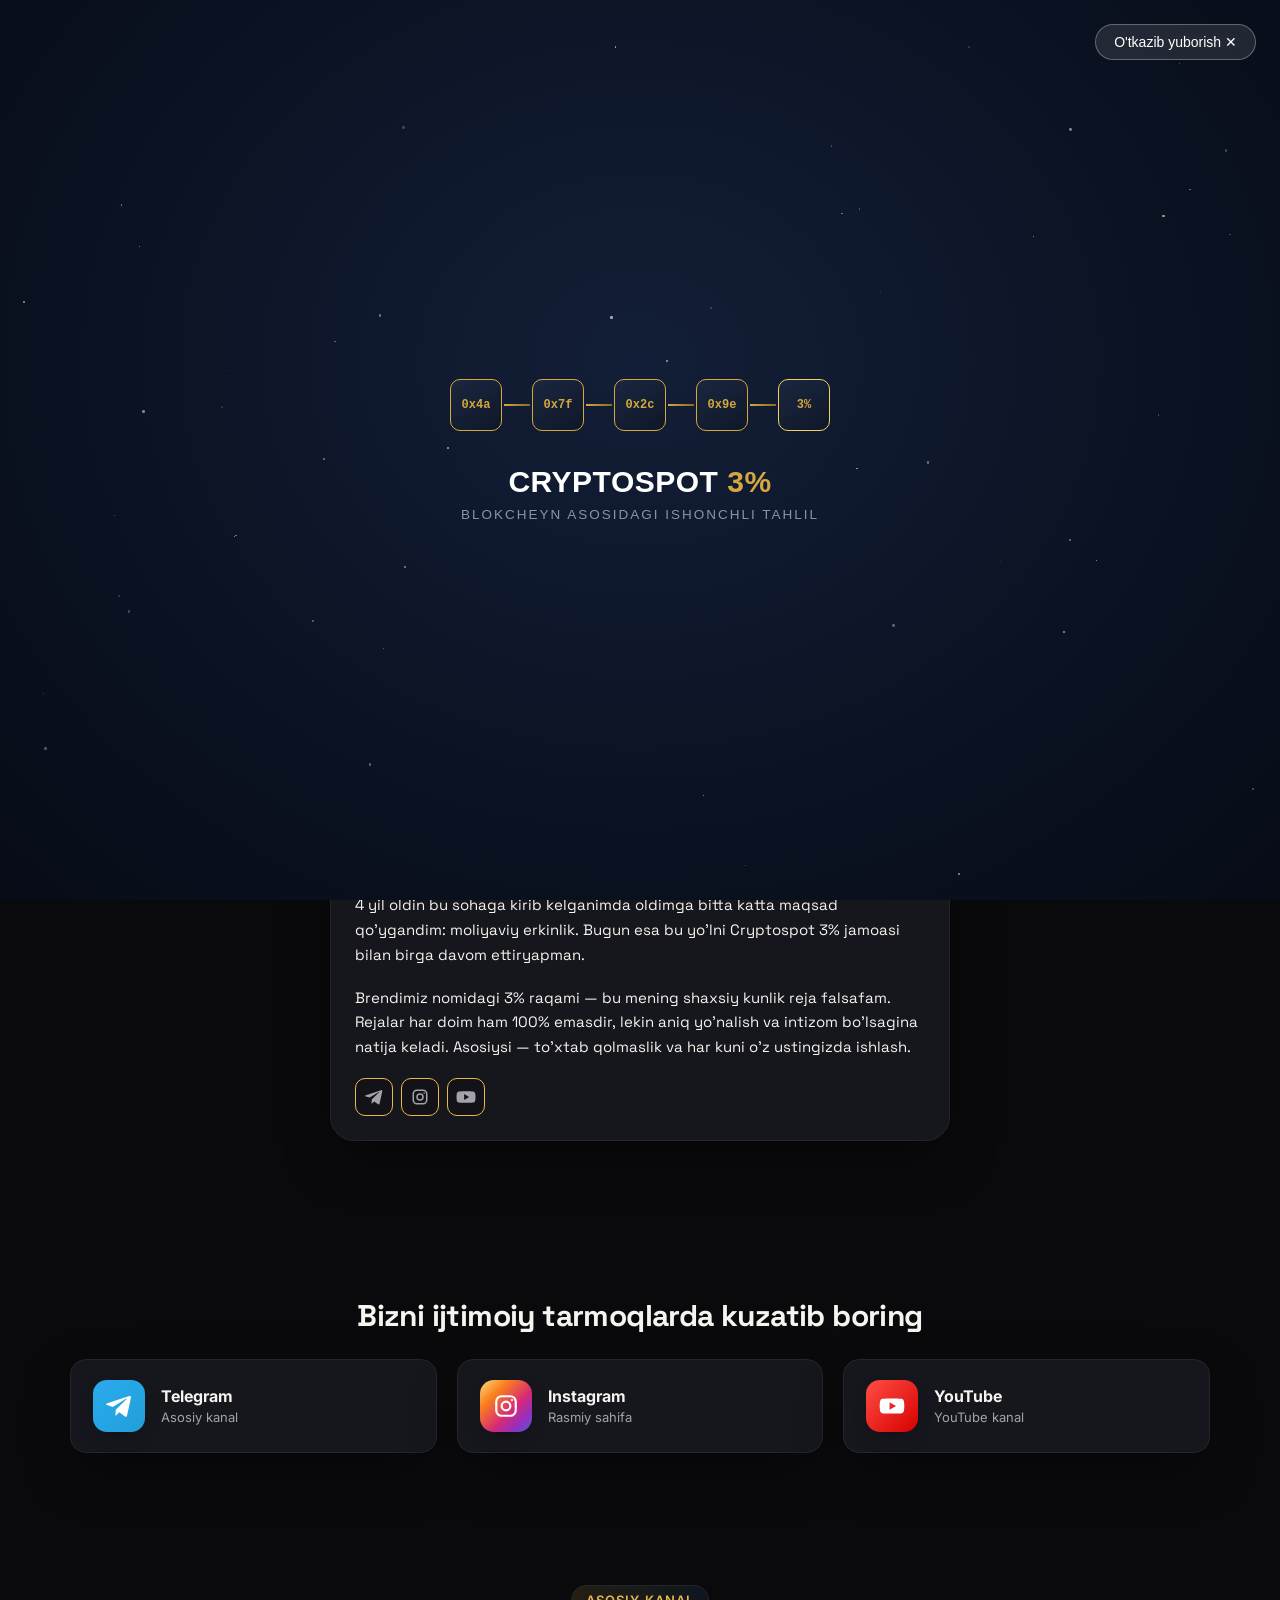
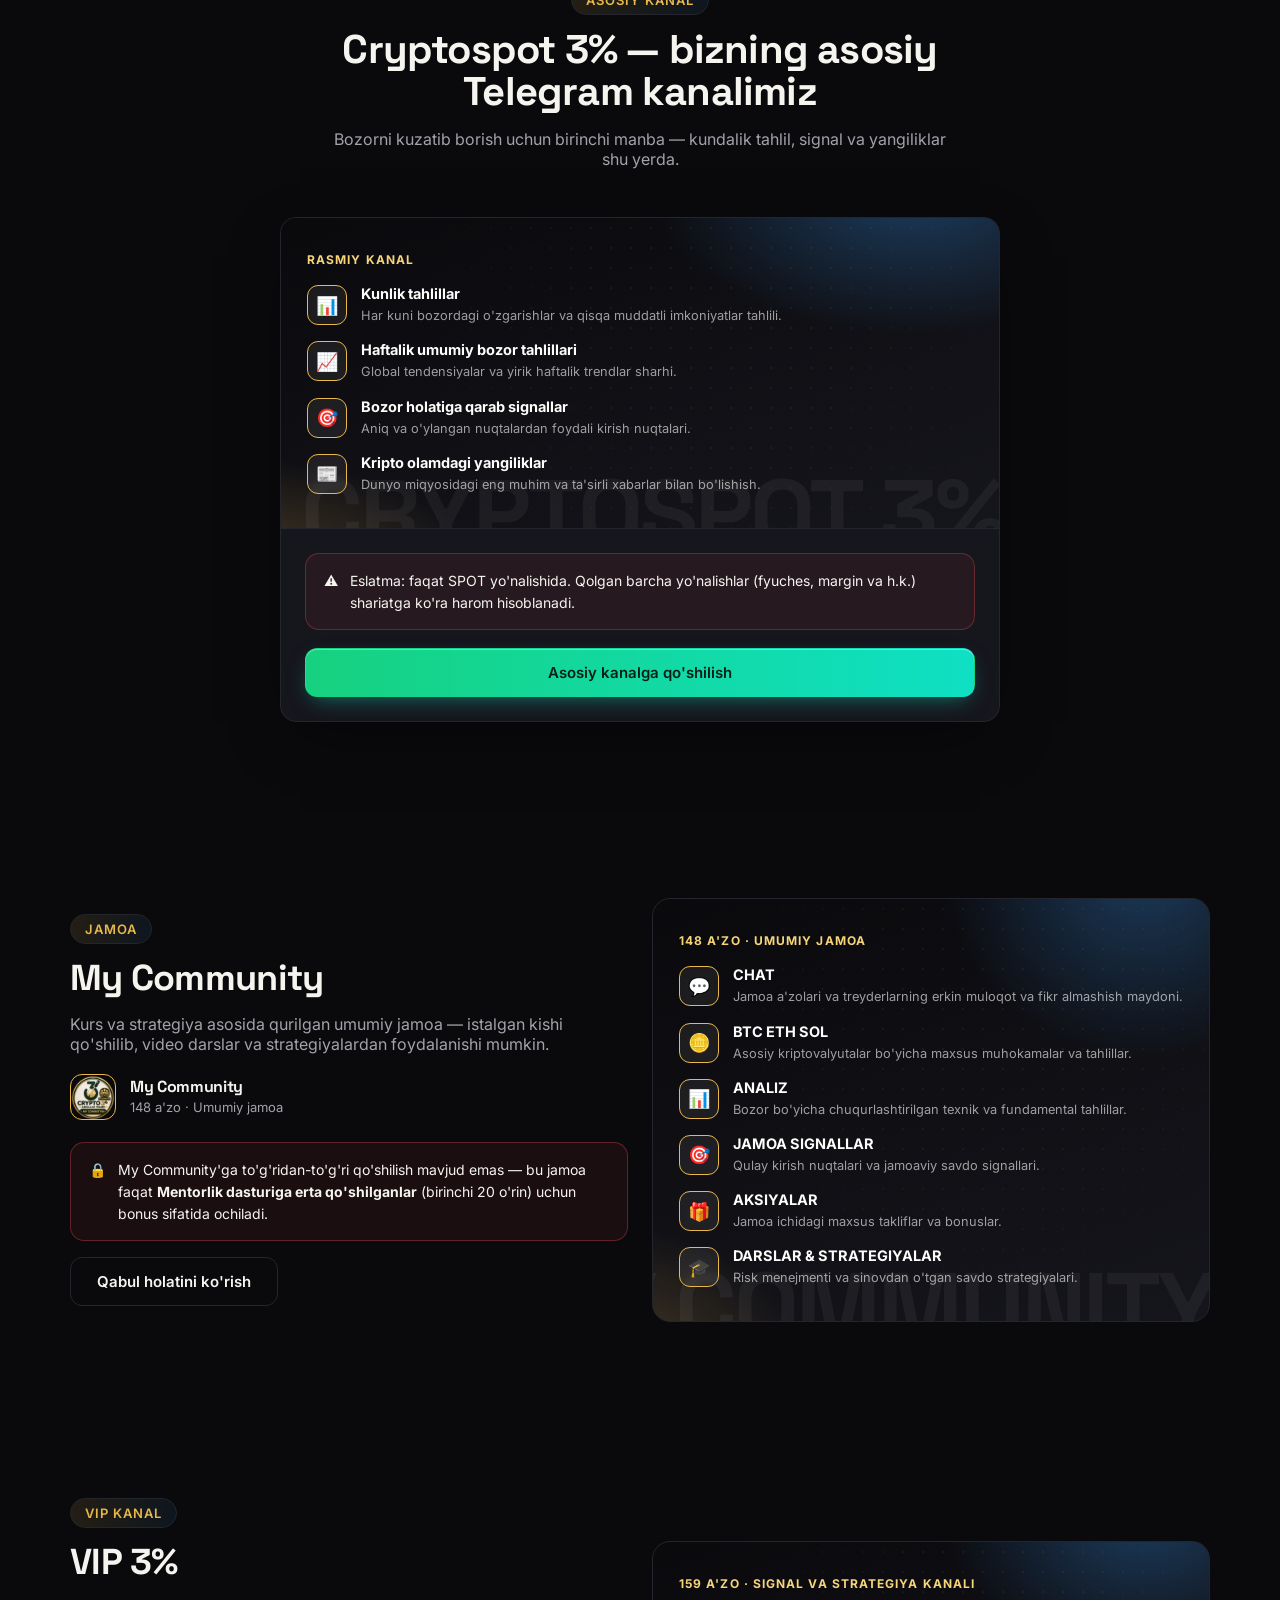
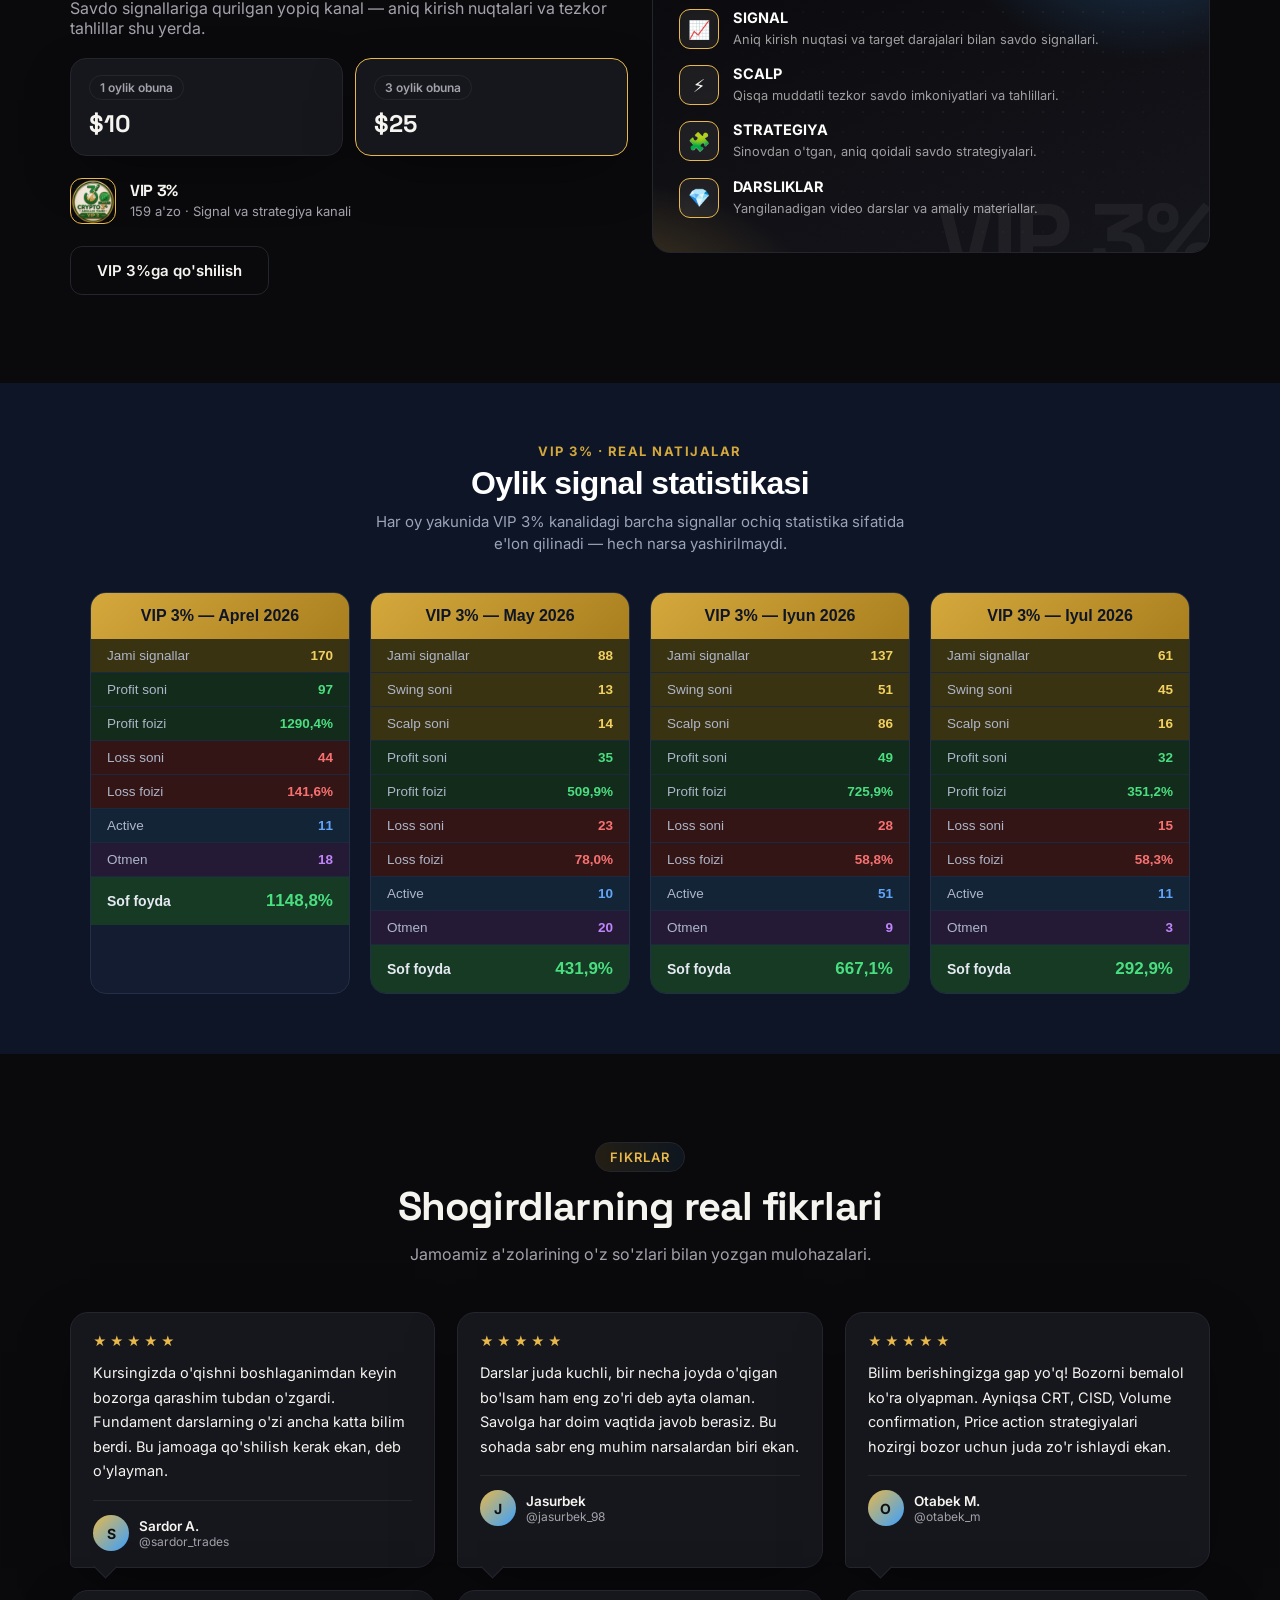
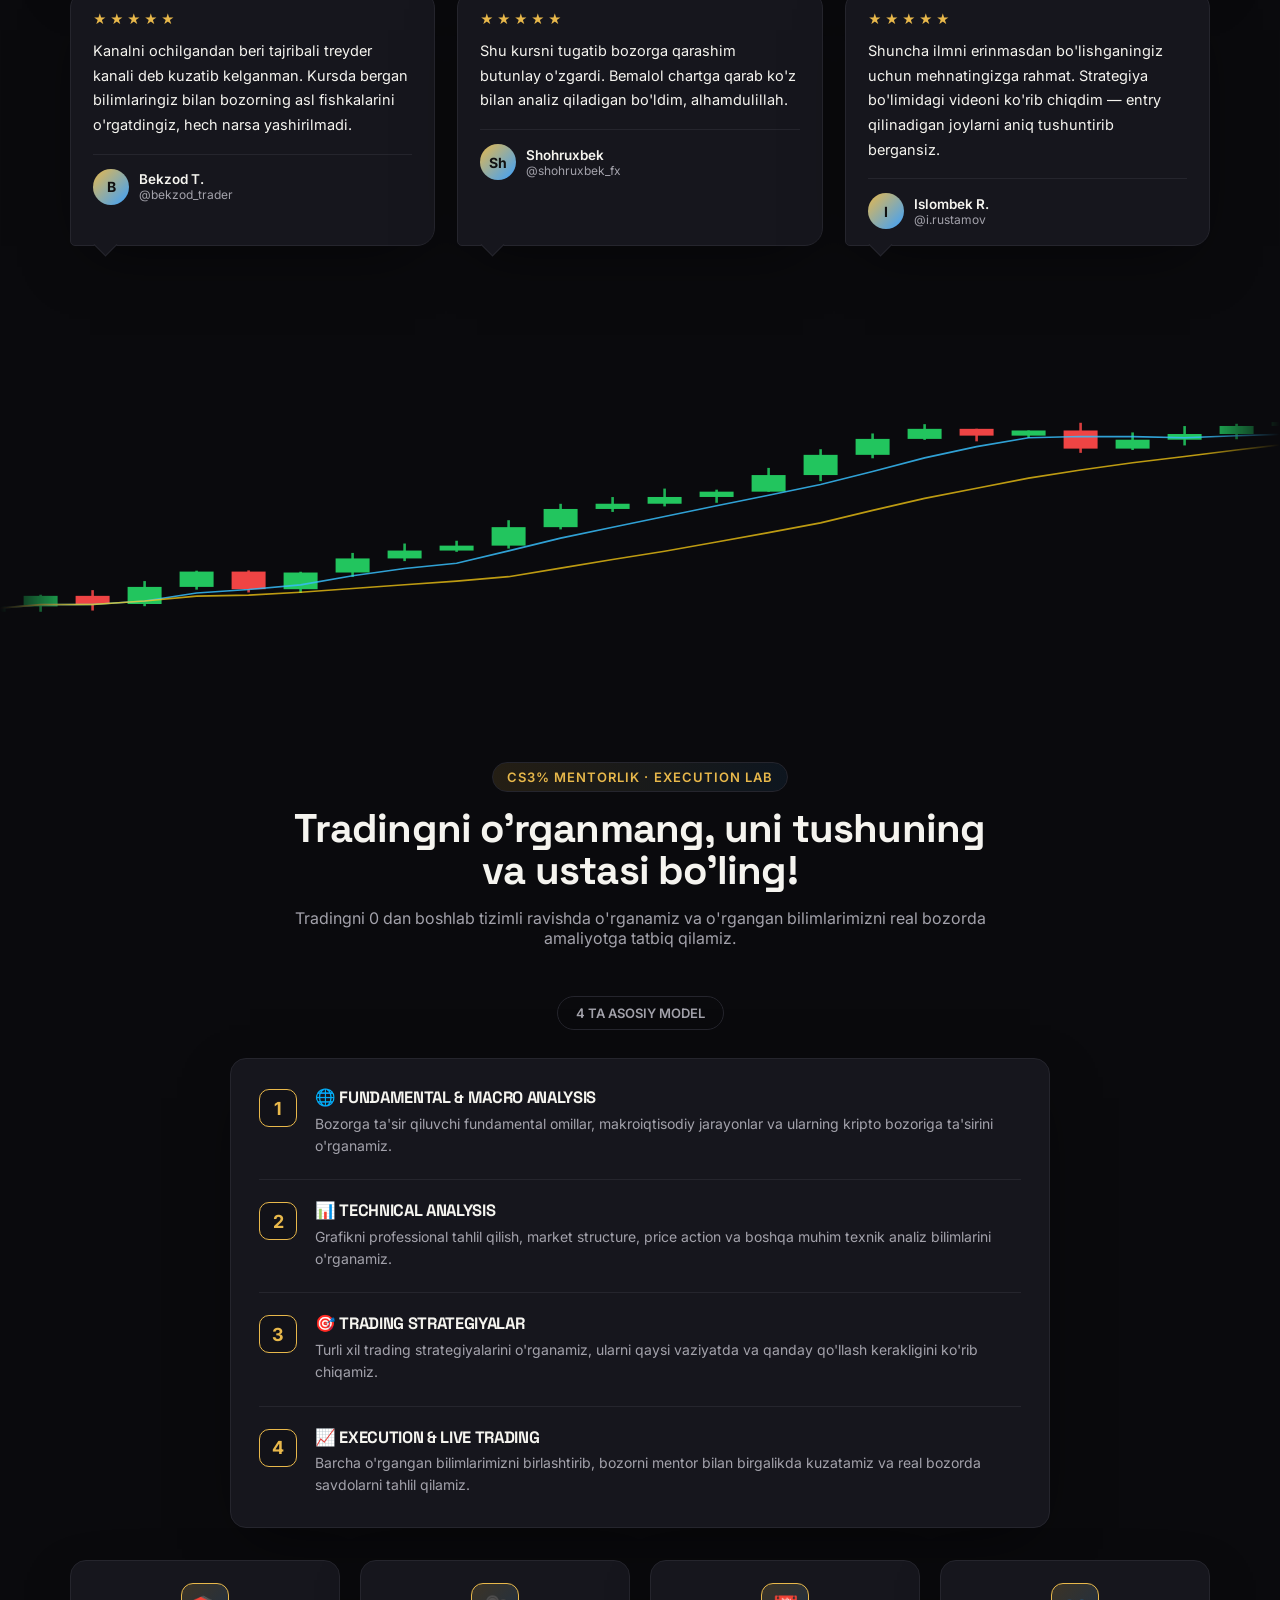
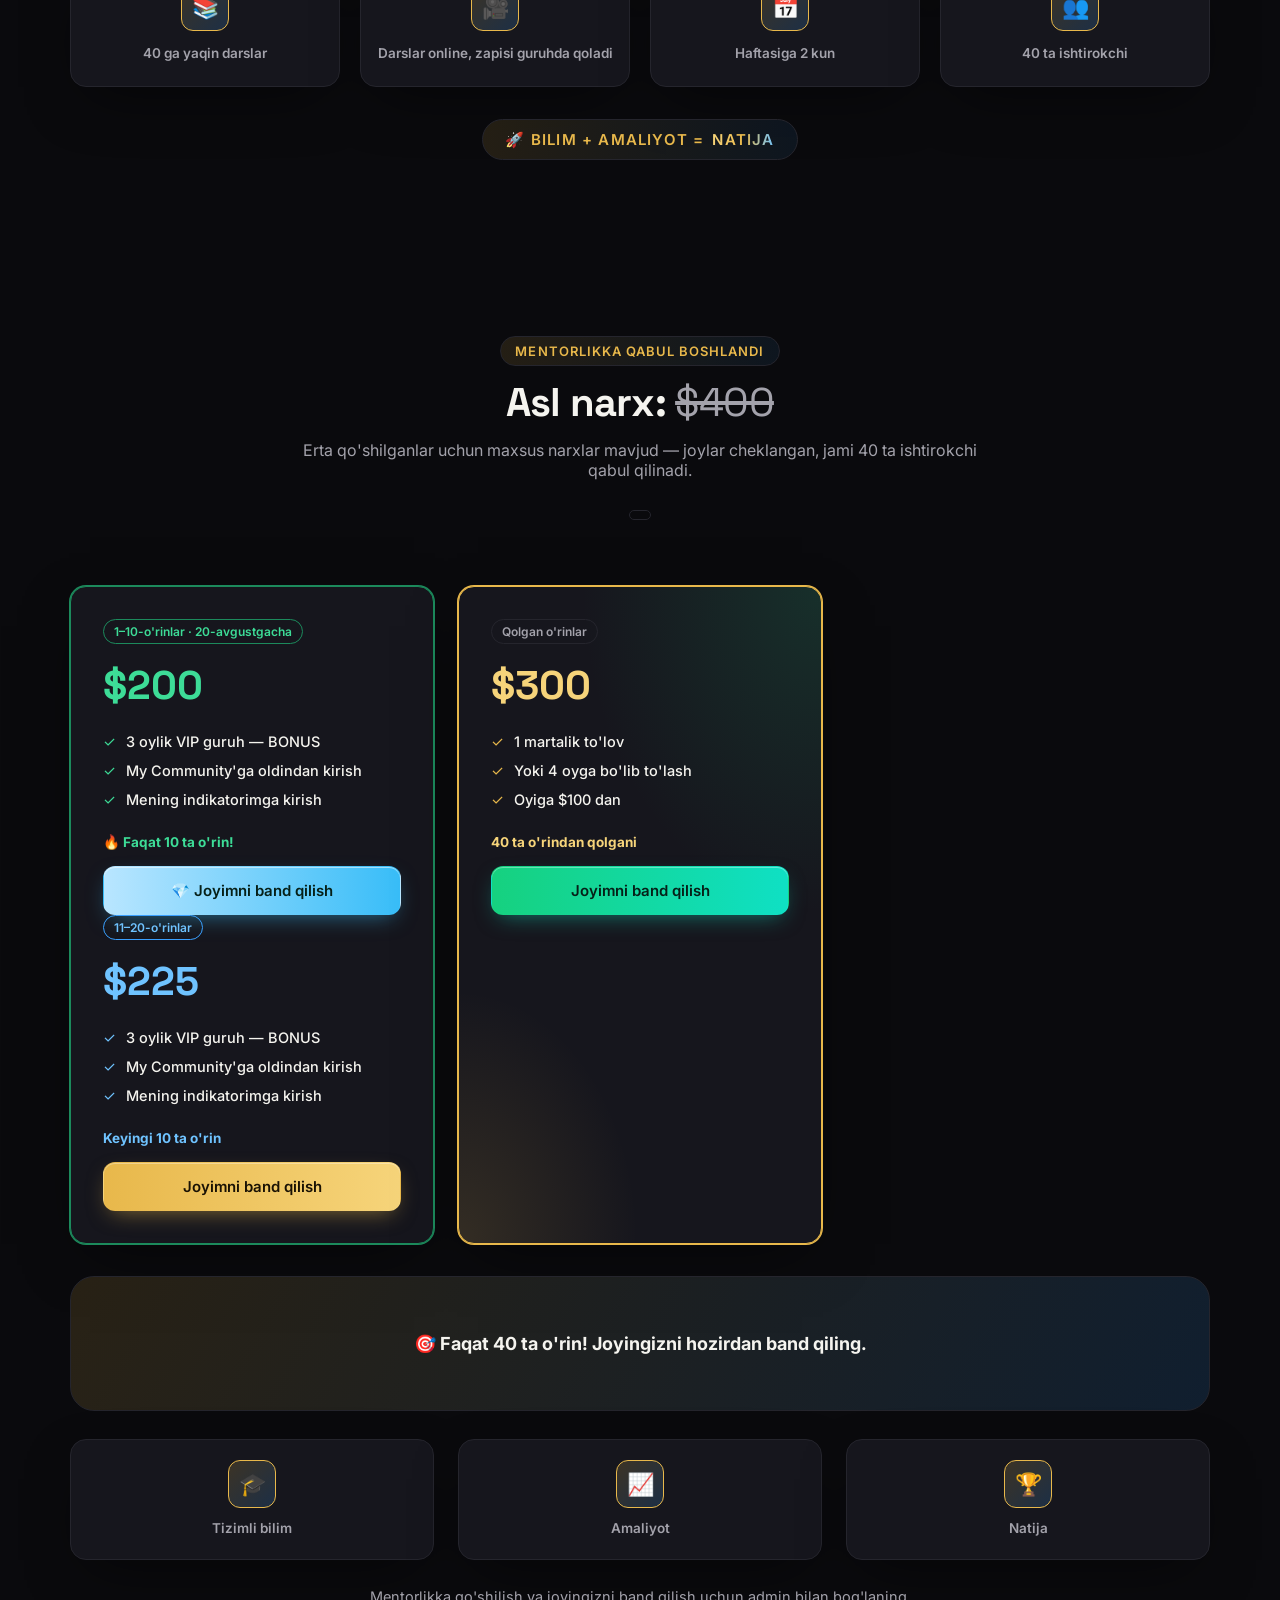
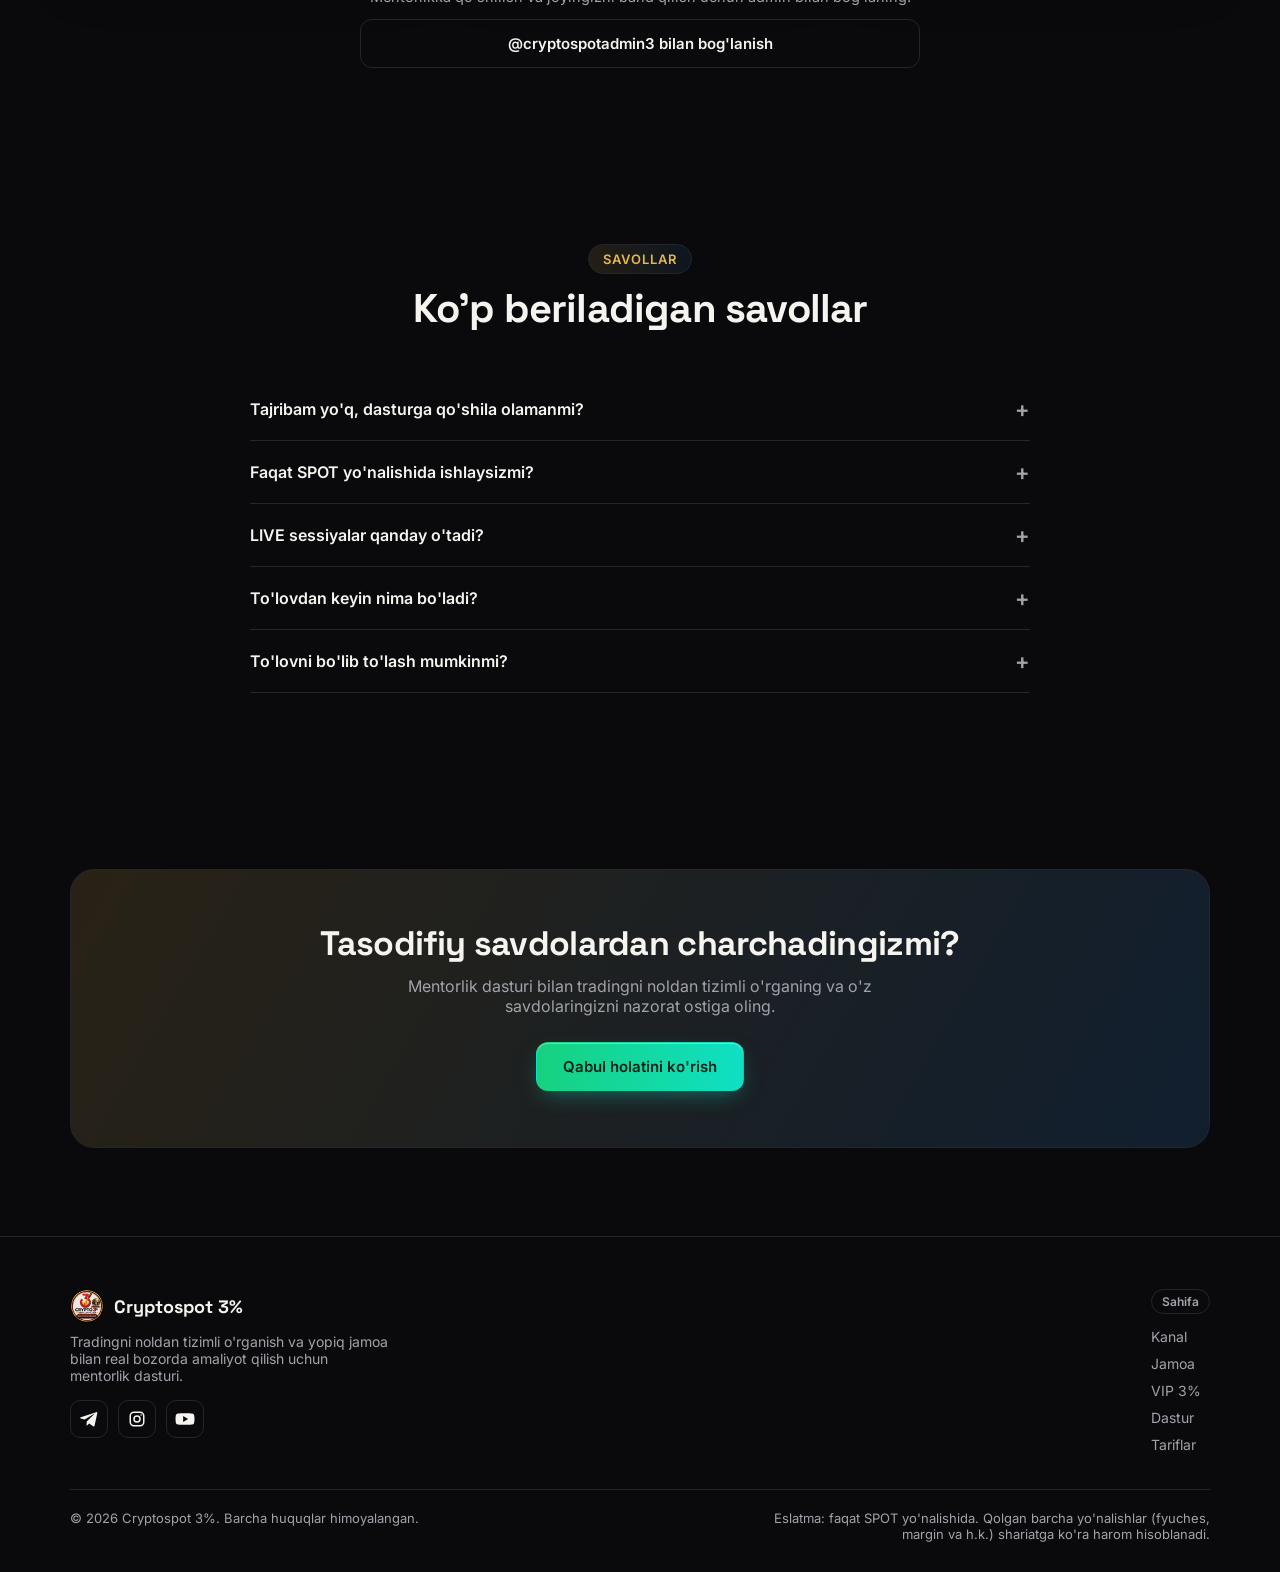
==== commit f8c28334: "Rename index-5.html to index.html" ====
--- a/index.html
+++ b/index.html
@@ -3,9 +3,9 @@
 <head>
 <meta charset="UTF-8">
 <meta name="viewport" content="width=device-width, initial-scale=1.0">
-<title>CS3% Execution Lab — Cryptospot 3%</title>
-<meta name="description" content="CS3% Execution Lab — real bozorda xatosiz savdo qilish, psixologiya va intizom uchun 2 oylik amaliy dastur. Abdulloh, Cryptospot 3% asoschisi.">
-<meta property="og:title" content="CS3% Execution Lab — Cryptospot 3%">
+<title>CS3% Mentorlik — Cryptospot 3%</title>
+<meta name="description" content="CS3% Mentorlik — tradingni 0 dan tizimli o'rganish va real bozorda amaliyot qilish uchun mentorlik dasturi. Abdulloh, Cryptospot 3% asoschisi.">
+<meta property="og:title" content="CS3% Mentorlik — Cryptospot 3%">
 <meta property="og:description" content="Tahlil qilishni hamma biladi. Biz sizga bajarishni — Execution'ni o'rgatamiz.">
 <meta property="og:image" content="assets/img/logo-cs3.png">
 <meta property="og:type" content="website">
@@ -265,7 +265,7 @@
           <div><h3 style="margin:0;font-size:16px" data-i18n="community.my_title">My Community</h3><span data-i18n="community.my_sub">148 a'zo · Umumiy jamoa</span></div>
         </div>
         <div class="notice" style="margin-bottom:0">
-          🔒 <span data-i18n="community.my_note">My Community'ga to'g'ridan-to'g'ri qo'shilish mavjud emas — bu jamoa faqat CS3% Execution Lab dasturining <b>Premium tarifi</b> orqali ochiladi.</span>
+          🔒 <span>My Community'ga to'g'ridan-to'g'ri qo'shilish mavjud emas — bu jamoa faqat <b>Mentorlik dasturiga erta qo'shilganlar</b> (birinchi 20 o'rin) uchun bonus sifatida ochiladi.</span>
         </div>
         <a href="#pricing" class="btn btn-outline" style="margin-top:16px">Qabul holatini ko'rish</a>
       </div>
@@ -637,88 +637,182 @@
      KO'CHIRIB OLINADIGAN QISM tugaydi
      ================================================================ -->
 
-<!-- PROBLEM / FEATURES -->
-<section class="section" style="background:var(--bg-alt)">
+<!-- MENTORLIK: INTRO / 4 MODEL -->
+<section class="section" id="program" style="background:var(--bg-alt)">
   <div class="container">
-    <div class="grid-2 reveal" style="align-items:center;gap:44px;margin-bottom:52px">
-      <div class="center">
-        <img src="assets/img/logo-cs3.png" alt="CS3% Execution Lab" style="max-width:360px;width:100%;margin:0 auto;filter:drop-shadow(0 18px 44px rgba(58,160,255,.28))">
-      </div>
-      <div>
-        <span class="eyebrow" data-i18n="about2.eyebrow">Loyiha haqida</span>
-        <h2 style="font-size:clamp(24px,3.2vw,38px);margin:16px 0 16px" data-i18n="about2.title">CS3% Execution Lab — bajarish laboratoriyasi</h2>
-        <p class="muted" style="font-size:16px;line-height:1.75" data-i18n="about2.text">Bu shunchaki navbatdagi kurs emas. CS3% Execution Lab — 4 yillik real tajriba asosida qurilgan 2 oylik amaliy dastur bo'lib, sizni bozor tahlilini emas, balki psixologiya, temir intizom va o'z vaqtida aniq qaror qabul qilish — ya'ni Execution mahoratiga o'rgatadi. Faqat SPOT yo'nalishida, jonli sessiyalar va real amaliyot bilan savdolaringizni to'liq nazorat ostiga olasiz.</p>
-      </div>
-    </div>
-    <div class="grid-3 reveal">
-      <div class="card feature-card">
-        <div class="feature-icon">🧠</div>
-        <h3 data-i18n="problem.f1_title">Psixologiyani jilovlash</h3>
-        <p data-i18n="problem.f1_text">Hissiyotlarni boshqarib, sovuqqon qaror qabul qilishni o'rganasiz.</p>
-      </div>
-      <div class="card feature-card">
-        <div class="feature-icon">⚡</div>
-        <h3 data-i18n="problem.f2_title">Mukammal Execution</h3>
-        <p data-i18n="problem.f2_text">Tahlilni o'z vaqtida, qo'rqmasdan foydali bitimga aylantirasiz.</p>
-      </div>
-      <div class="card feature-card">
-        <div class="feature-icon">🛡️</div>
-        <h3 data-i18n="problem.f3_title">Temir intizom</h3>
-        <p data-i18n="problem.f3_text">Risk menejmenti qoidalaridan chekinmaslikni mashq qilasiz.</p>
-      </div>
-    </div>
-  </div>
-</section>
-
-<!-- PROGRAM -->
-<section class="section" id="program">
-  <div class="container">
-    <div class="section-head reveal">
-      <span class="eyebrow" data-i18n="program.eyebrow">CS3% Execution Lab</span>
-      <h2 data-i18n="program.title">2 oylik dastur ichida nima bor?</h2>
-      <p data-i18n="program.lead">Bu shunchaki navbatdagi nazariy kurs emas — real bozorda xatosiz savdo qilish uchun maxsus laboratoriya.</p>
-    </div>
-    <div class="steps reveal">
-      <div class="card step-card">
-        <div class="step-num">01</div>
-        <div><h3 style="margin:0 0 6px;font-size:16px" data-i18n="program.s1_title">20 ga yaqin amaliy online darslar</h3>
-        <p class="muted" style="margin:0;font-size:14px" data-i18n="program.s1_text">Barcha darslarning yozuvlari guruhda doimiy saqlanadi.</p></div>
-      </div>
-      <div class="card step-card">
-        <div class="step-num">02</div>
-        <div><h3 style="margin:0 0 6px;font-size:16px" data-i18n="program.s2_title">30 ga yaqin LIVE sessiyalar</h3>
-        <p class="muted" style="margin:0;font-size:14px" data-i18n="program.s2_text">Abdulloh bilan to'g'ridan-to'g'ri muloqot va real vaqt tahlili.</p></div>
-      </div>
-      <div class="card step-card">
-        <div class="step-num">03</div>
-        <div><h3 style="margin:0 0 6px;font-size:16px" data-i18n="program.s3_title">3 oylik VIP 3% obunasi — BONUS</h3>
-        <p class="muted" style="margin:0;font-size:14px" data-i18n="program.s3_text">Signal va tahlil kanaliga bepul kirish dastur davomida qo'shiladi.</p></div>
-      </div>
-      <div class="card step-card">
-        <div class="step-num">04</div>
-        <div><h3 style="margin:0 0 6px;font-size:16px" data-i18n="program.s4_title">MY COMMUNITY jamoasi</h3>
-        <p class="muted" style="margin:0;font-size:14px" data-i18n="program.s4_text">148+ a'zoli faol jamoa bilan doimiy muloqot va tajriba almashish.</p></div>
-      </div>
-    </div>
-  </div>
-</section>
-
-<!-- PRICING / QABUL TO'XTATILDI -->
+    <div class="section-head center reveal" style="max-width:720px">
+      <span class="eyebrow">CS3% MENTORLIK · EXECUTION LAB</span>
+      <h2 style="margin:16px 0 14px">Tradingni o'rganmang, uni tushuning va ustasi bo'ling!</h2>
+      <p class="muted">Tradingni 0 dan boshlab tizimli ravishda o'rganamiz va o'rgangan bilimlarimizni real bozorda amaliyotga tatbiq qilamiz.</p>
+    </div>
+
+    <div class="center reveal" style="margin-bottom:28px">
+      <span class="pill" style="font-size:13px;padding:8px 18px">4 TA ASOSIY MODEL</span>
+    </div>
+
+    <div class="card reveal" style="max-width:820px;margin:0 auto;padding:8px 28px">
+      <div style="display:flex;gap:18px;align-items:flex-start;padding:22px 0;border-bottom:1px solid var(--border)">
+        <div class="step-num" style="font-size:18px">1</div>
+        <div>
+          <h3 style="margin:0 0 6px;font-size:16.5px">🌐 FUNDAMENTAL &amp; MACRO ANALYSIS</h3>
+          <p class="muted" style="margin:0;font-size:14px;line-height:1.6">Bozorga ta'sir qiluvchi fundamental omillar, makroiqtisodiy jarayonlar va ularning kripto bozoriga ta'sirini o'rganamiz.</p>
+        </div>
+      </div>
+      <div style="display:flex;gap:18px;align-items:flex-start;padding:22px 0;border-bottom:1px solid var(--border)">
+        <div class="step-num" style="font-size:18px">2</div>
+        <div>
+          <h3 style="margin:0 0 6px;font-size:16.5px">📊 TECHNICAL ANALYSIS</h3>
+          <p class="muted" style="margin:0;font-size:14px;line-height:1.6">Grafikni professional tahlil qilish, market structure, price action va boshqa muhim texnik analiz bilimlarini o'rganamiz.</p>
+        </div>
+      </div>
+      <div style="display:flex;gap:18px;align-items:flex-start;padding:22px 0;border-bottom:1px solid var(--border)">
+        <div class="step-num" style="font-size:18px">3</div>
+        <div>
+          <h3 style="margin:0 0 6px;font-size:16.5px">🎯 TRADING STRATEGIYALAR</h3>
+          <p class="muted" style="margin:0;font-size:14px;line-height:1.6">Turli xil trading strategiyalarini o'rganamiz, ularni qaysi vaziyatda va qanday qo'llash kerakligini ko'rib chiqamiz.</p>
+        </div>
+      </div>
+      <div style="display:flex;gap:18px;align-items:flex-start;padding:22px 0">
+        <div class="step-num" style="font-size:18px">4</div>
+        <div>
+          <h3 style="margin:0 0 6px;font-size:16.5px">📈 EXECUTION &amp; LIVE TRADING</h3>
+          <p class="muted" style="margin:0;font-size:14px;line-height:1.6">Barcha o'rgangan bilimlarimizni birlashtirib, bozorni mentor bilan birgalikda kuzatamiz va real bozorda savdolarni tahlil qilamiz.</p>
+        </div>
+      </div>
+    </div>
+
+    <div class="grid-4 reveal" style="margin-top:32px">
+      <div class="card feature-card" style="text-align:center;padding:22px 16px">
+        <div class="feature-icon" style="margin:0 auto 12px">📚</div>
+        <p style="margin:0;font-size:13.5px;font-weight:600">40 ga yaqin darslar</p>
+      </div>
+      <div class="card feature-card" style="text-align:center;padding:22px 16px">
+        <div class="feature-icon" style="margin:0 auto 12px">🎥</div>
+        <p style="margin:0;font-size:13.5px;font-weight:600">Darslar online, zapisi guruhda qoladi</p>
+      </div>
+      <div class="card feature-card" style="text-align:center;padding:22px 16px">
+        <div class="feature-icon" style="margin:0 auto 12px">📅</div>
+        <p style="margin:0;font-size:13.5px;font-weight:600">Haftasiga 2 kun</p>
+      </div>
+      <div class="card feature-card" style="text-align:center;padding:22px 16px">
+        <div class="feature-icon" style="margin:0 auto 12px">👥</div>
+        <p style="margin:0;font-size:13.5px;font-weight:600">40 ta ishtirokchi</p>
+      </div>
+    </div>
+
+    <div class="center reveal" style="margin-top:32px">
+      <span class="eyebrow" style="font-size:15px;padding:10px 22px">🚀 BILIM + AMALIYOT = <span class="grad-text">NATIJA</span></span>
+    </div>
+  </div>
+</section>
+
+<!-- MENTORLIK: TARIFLAR -->
 <section class="section" id="pricing">
   <div class="container">
-    <div class="section-head center reveal">
-      <span class="eyebrow">E'lon</span>
-      <h2>Qabul vaqtincha to'xtatildi</h2>
-      <p class="muted" style="max-width:560px;margin:0 auto">Yangi loyiha tayyorlanish jarayonida bo'lgani sabab, VIP va Premium tariflarga qabul vaqtincha to'xtatildi. Yangi loyiha va tariflar haqida ma'lumot tez orada shu kanalda e'lon qilinadi.</p>
-    </div>
-    <div class="reveal" style="max-width:560px;margin:24px auto 0;text-align:center">
-      <div class="card" style="padding:28px">
-        <p style="margin:0 0 14px;font-size:15px;line-height:1.6">Bu davrda to'lov qilgan bo'lsangiz, quyidagi admin bilan bog'laning — to'lovingiz qaytariladi.</p>
-        <a href="https://t.me/cryptospotadmin3" target="_blank" class="btn btn-primary btn-block">@cryptospotadmin3 bilan bog'lanish</a>
-      </div>
-    </div>
-  </div>
-</section>
+    <div class="section-head center reveal" style="max-width:680px">
+      <span class="eyebrow">Mentorlikka qabul boshlandi</span>
+      <h2 style="margin:16px 0 10px">Asl narx: <span style="text-decoration:line-through;color:var(--muted);font-weight:400">$400</span></h2>
+      <p class="muted">Erta qo'shilganlar uchun maxsus narxlar mavjud — joylar cheklangan, jami 40 ta ishtirokchi qabul qilinadi.</p>
+      <p id="seatsCounter" class="pill" style="margin-top:14px;font-size:13.5px"></p>
+    </div>
+
+    <div class="grid-3 reveal" style="align-items:stretch">
+      <div class="card price-card" style="border-color:#1c8a5c;box-shadow:0 0 0 1px #1c8a5c, var(--shadow)">
+        <div class="pill" style="border-color:#1c8a5c;color:#3ddc97">1–10-o'rinlar · 20-avgustgacha</div>
+        <div style="margin:16px 0 4px"><span class="price-new" style="color:#3ddc97">$200</span></div>
+        <ul class="price-list">
+          <li><span class="check" style="color:#3ddc97">✓</span><b>3 oylik VIP guruh — BONUS</b></li>
+          <li><span class="check" style="color:#3ddc97">✓</span><b>My Community'ga oldindan kirish</b></li>
+          <li><span class="check" style="color:#3ddc97">✓</span><b>Mening indikatorimga kirish</b></li>
+        </ul>
+        <p id="tier1Label" style="color:#3ddc97;font-weight:700;font-size:13.5px;margin:6px 0 16px">🔥 Faqat 10 ta o'rin!</p>
+        <a href="https://t.me/cryptospotadmin3" target="_blank" class="btn btn-block" style="background:linear-gradient(90deg,#b9e6ff,#38bdf8);color:#062018;box-shadow:inset 0 1px 0 rgba(255,255,255,.5), 0 8px 22px -8px rgba(56,189,248,.55)">💎 Joyimni band qilish</a>
+        <div class="pill" style="border-color:var(--blue);color:var(--blue-2)">11–20-o'rinlar</div>
+        <div style="margin:16px 0 4px"><span class="price-new" style="color:var(--blue-2)">$225</span></div>
+        <ul class="price-list">
+          <li><span class="check" style="color:var(--blue-2)">✓</span><b>3 oylik VIP guruh — BONUS</b></li>
+          <li><span class="check" style="color:var(--blue-2)">✓</span><b>My Community'ga oldindan kirish</b></li>
+          <li><span class="check" style="color:var(--blue-2)">✓</span><b>Mening indikatorimga kirish</b></li>
+        </ul>
+        <p id="tier2Label" style="color:var(--blue-2);font-weight:700;font-size:13.5px;margin:6px 0 16px">Keyingi 10 ta o'rin</p>
+        <a href="https://t.me/cryptospotadmin3" target="_blank" class="btn btn-block" style="background:linear-gradient(90deg,var(--gold),var(--gold-2));color:#1a1204;box-shadow:inset 0 1px 0 rgba(255,255,255,.35), 0 8px 22px -8px rgba(232,184,75,.55)">Joyimni band qilish</a>
+      </div>
+
+      <div class="card price-card featured">
+        <div class="pill">Qolgan o'rinlar</div>
+        <div style="margin:16px 0 4px"><span class="price-new">$300</span></div>
+        <ul class="price-list">
+          <li><span class="check">✓</span><b>1 martalik to'lov</b></li>
+          <li><span class="check">✓</span><b>Yoki 4 oyga bo'lib to'lash</b></li>
+          <li><span class="check">✓</span><b>Oyiga $100 dan</b></li>
+        </ul>
+        <p id="tier3Label" style="color:var(--gold-2);font-weight:700;font-size:13.5px;margin:6px 0 16px">40 ta o'rindan qolgani</p>
+        <a href="https://t.me/cryptospotadmin3" target="_blank" class="btn btn-primary btn-block">Joyimni band qilish</a>
+      </div>
+    </div>
+
+    <div class="cta-band reveal" style="margin-top:32px;text-align:center">
+      <p id="seatsBanner" style="margin:0;font-size:18px;font-weight:700">🎯 Faqat 40 ta o'rin! Joyingizni hozirdan band qiling.</p>
+    </div>
+
+    <div class="grid-3 reveal" style="margin-top:28px">
+      <div class="card feature-card" style="text-align:center;padding:20px 14px">
+        <div class="feature-icon" style="margin:0 auto 10px">🎓</div>
+        <p style="margin:0;font-size:13.5px;font-weight:600">Tizimli bilim</p>
+      </div>
+      <div class="card feature-card" style="text-align:center;padding:20px 14px">
+        <div class="feature-icon" style="margin:0 auto 10px">📈</div>
+        <p style="margin:0;font-size:13.5px;font-weight:600">Amaliyot</p>
+      </div>
+      <div class="card feature-card" style="text-align:center;padding:20px 14px">
+        <div class="feature-icon" style="margin:0 auto 10px">🏆</div>
+        <p style="margin:0;font-size:13.5px;font-weight:600">Natija</p>
+      </div>
+    </div>
+
+    <div class="reveal" style="max-width:560px;margin:28px auto 0;text-align:center">
+      <p class="muted" style="font-size:14.5px;margin-bottom:14px">Mentorlikka qo'shilish va joyingizni band qilish uchun admin bilan bog'laning.</p>
+      <a href="https://t.me/cryptospotadmin3" target="_blank" class="btn btn-outline btn-block">@cryptospotadmin3 bilan bog'lanish</a>
+    </div>
+  </div>
+</section>
+
+<!-- MENTORLIK: JONLI O'RINLAR HISOBLAGICHI -->
+<script>
+(function(){
+  var cfg = window.SITE_CONFIG || {};
+  var base = cfg.apiBaseUrl;
+  if(!base || base.indexOf("YOUR-BACKEND-URL") !== -1) return; // backend hali ulanmagan bo'lsa, statik matn qoladi
+
+  fetch(base + "/api/mentorlik-seats")
+    .then(function(r){ return r.json(); })
+    .then(function(data){
+      var taken = data.taken || 0;
+      var total = data.total || 40;
+      var remaining = Math.max(0, total - taken);
+
+      var counterEl = document.getElementById("seatsCounter");
+      if(counterEl) counterEl.textContent = taken + " / " + total + " o'rin band qilindi — " + remaining + " ta o'rin qoldi";
+
+      var bannerEl = document.getElementById("seatsBanner");
+      if(bannerEl) bannerEl.textContent = "🎯 Faqat " + remaining + " ta o'rin qoldi! Joyingizni hozirdan band qiling.";
+
+      var t1 = Math.max(0, 10 - taken);
+      var t2 = taken >= 10 ? Math.max(0, 20 - taken) : 10;
+      var t3 = remaining;
+
+      var t1El = document.getElementById("tier1Label");
+      if(t1El) t1El.textContent = t1 > 0 ? ("🔥 Faqat " + t1 + " ta o'rin qoldi!") : "To'liq band qilindi";
+
+      var t2El = document.getElementById("tier2Label");
+      if(t2El) t2El.textContent = t2 > 0 ? (t2 + " ta o'rin qoldi") : "To'liq band qilindi";
+
+      var t3El = document.getElementById("tier3Label");
+      if(t3El) t3El.textContent = t3 > 0 ? (t3 + " ta o'rindan qolgani") : "O'rinlar tugadi";
+    })
+    .catch(function(){ /* backend javob bermasa, statik matn o'z holicha qoladi */ });
+})();
+</script>
 
 <!-- FAQ -->
 <section class="section" id="faq">
@@ -732,7 +826,7 @@
       <details class="faq-item"><summary data-i18n="faq.q2">Faqat SPOT yo'nalishida ishlaysizmi?</summary><p data-i18n="faq.a2"></p></details>
       <details class="faq-item"><summary data-i18n="faq.q3">LIVE sessiyalar qanday o'tadi?</summary><p data-i18n="faq.a3"></p></details>
       <details class="faq-item"><summary data-i18n="faq.q4">To'lovdan keyin nima bo'ladi?</summary><p data-i18n="faq.a4"></p></details>
-      <details class="faq-item"><summary data-i18n="faq.q5">Premium tarif nima bilan farq qiladi?</summary><p data-i18n="faq.a5"></p></details>
+      <details class="faq-item"><summary>To'lovni bo'lib to'lash mumkinmi?</summary><p>Ha. Agar bir martada to'lash noqulay bo'lsa, 4 oy davomida oyiga $100 dan bo'lib to'lash imkoniyati ham mavjud (bu variant "Qolgan o'rinlar" tarifida ishlaydi).</p></details>
     </div>
   </div>
 </section>
@@ -742,7 +836,7 @@
   <div class="container">
     <div class="cta-band reveal">
       <h2 data-i18n="cta.title">Tasodifiy savdolardan charchadingizmi?</h2>
-      <p class="muted" style="max-width:520px;margin:0 auto 26px" data-i18n="cta.sub">CS3% Execution Lab bilan o'z savdolaringizni nazorat ostiga oling.</p>
+      <p class="muted" style="max-width:520px;margin:0 auto 26px">Mentorlik dasturi bilan tradingni noldan tizimli o'rganing va o'z savdolaringizni nazorat ostiga oling.</p>
       <a href="#pricing" class="btn btn-primary">Qabul holatini ko'rish</a>
     </div>
   </div>
@@ -753,8 +847,8 @@
   <div class="container">
     <div class="foot-top">
       <div class="foot-brand">
-        <div class="nav-logo"><img src="assets/img/logo-cs3.png" alt="CS3% Execution Lab"><span>CS3% Execution Lab</span></div>
-        <p data-i18n="footer.tagline">Real bozorda xatosiz savdo qilish uchun maxsus laboratoriya.</p>
+        <div class="nav-logo"><img src="assets/img/logo-main.png" alt="Cryptospot 3%"><span>Cryptospot 3%</span></div>
+        <p>Tradingni noldan tizimli o'rganish va yopiq jamoa bilan real bozorda amaliyot qilish uchun mentorlik dasturi.</p>
         <div class="foot-social">
           <a href="#" target="_blank" data-link="telegram" class="icon-btn" aria-label="Telegram"><svg viewBox="0 0 24 24" width="18" height="18" fill="currentColor" aria-hidden="true"><path d="M9.04 15.47l-.38 5.34c.54 0 .78-.23 1.06-.51l2.55-2.44 5.29 3.87c.97.54 1.66.26 1.92-.9l3.48-16.3c.31-1.45-.52-2.02-1.47-1.67L1.16 9.5c-1.41.55-1.39 1.34-.24 1.69l5.28 1.64L18.4 5.28c.58-.38 1.11-.17.67.21z"/></svg></a>
           <a href="#" target="_blank" data-link="instagram" class="icon-btn" aria-label="Instagram"><svg viewBox="0 0 24 24" width="18" height="18" fill="none" stroke="currentColor" stroke-width="2" stroke-linecap="round" aria-hidden="true"><rect x="3" y="3" width="18" height="18" rx="5"/><circle cx="12" cy="12" r="4"/><circle cx="17.5" cy="6.5" r="1" fill="currentColor" stroke="none"/></svg></a>
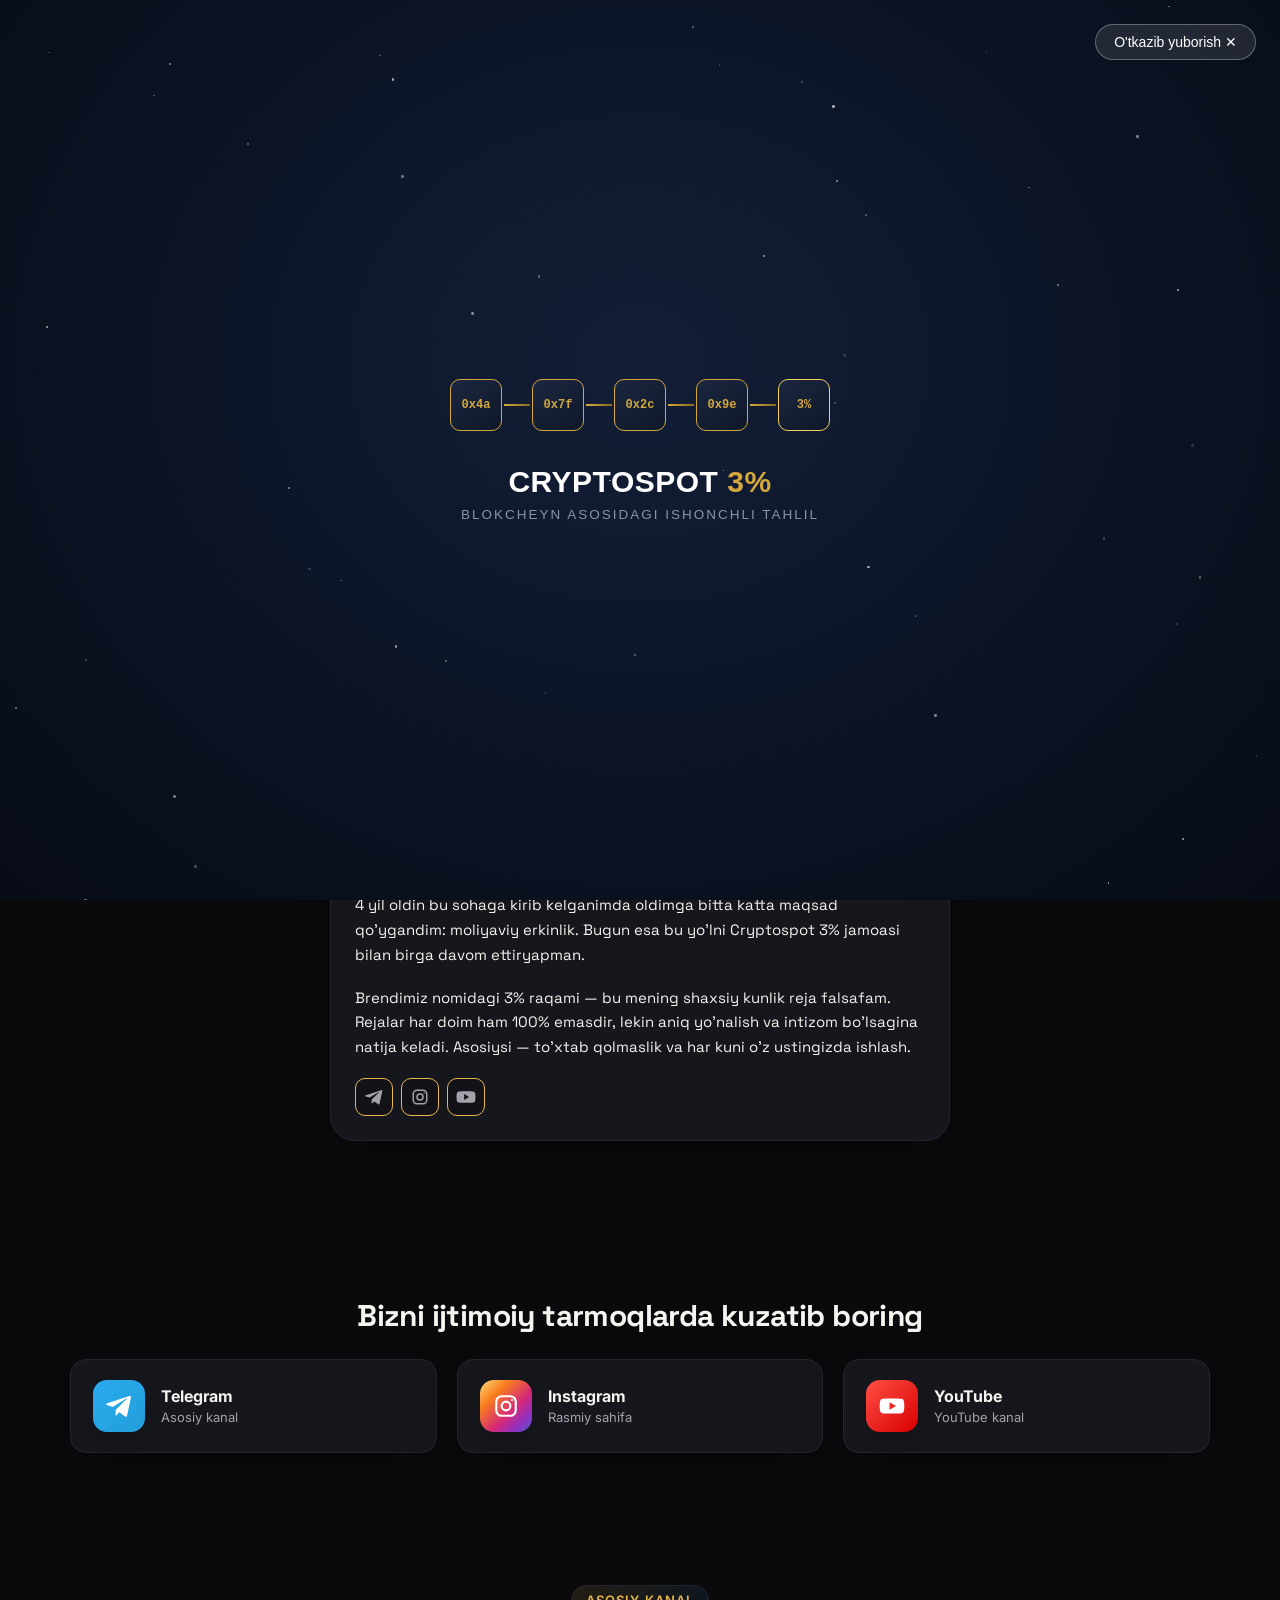
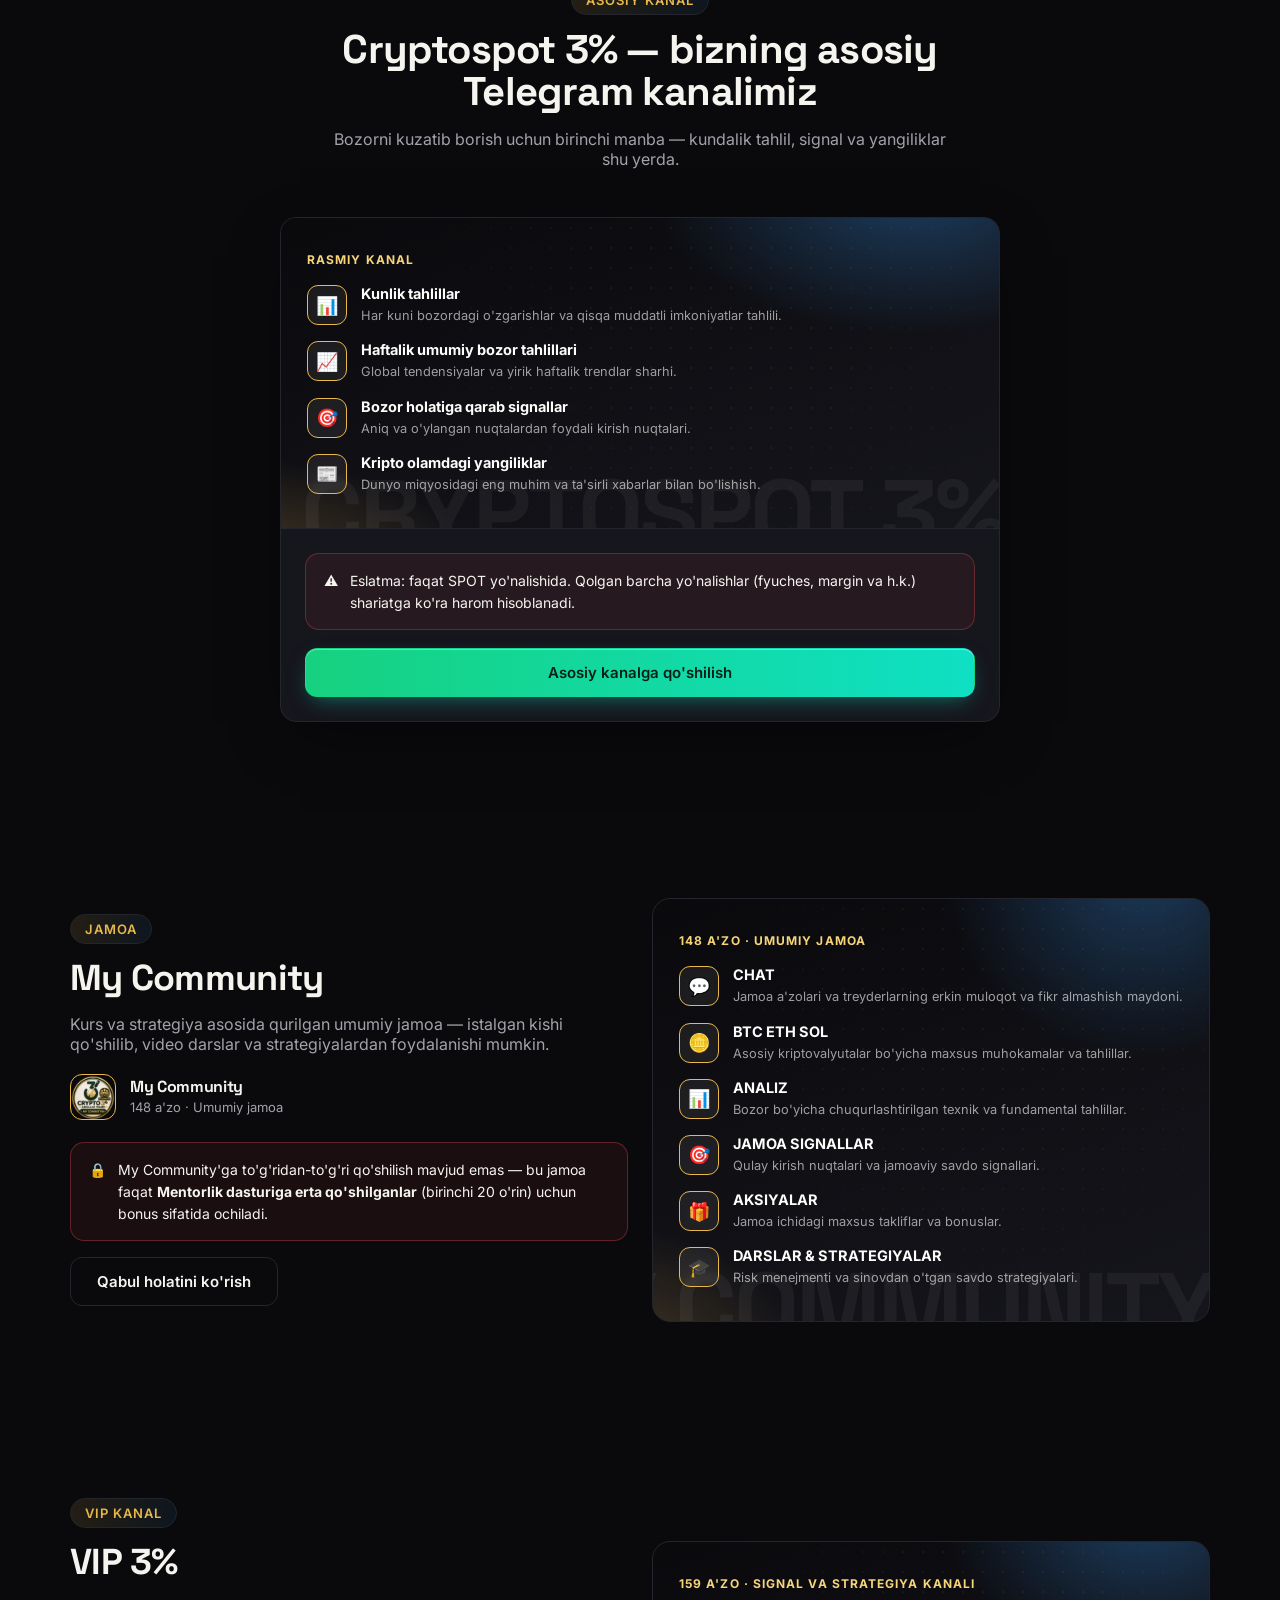
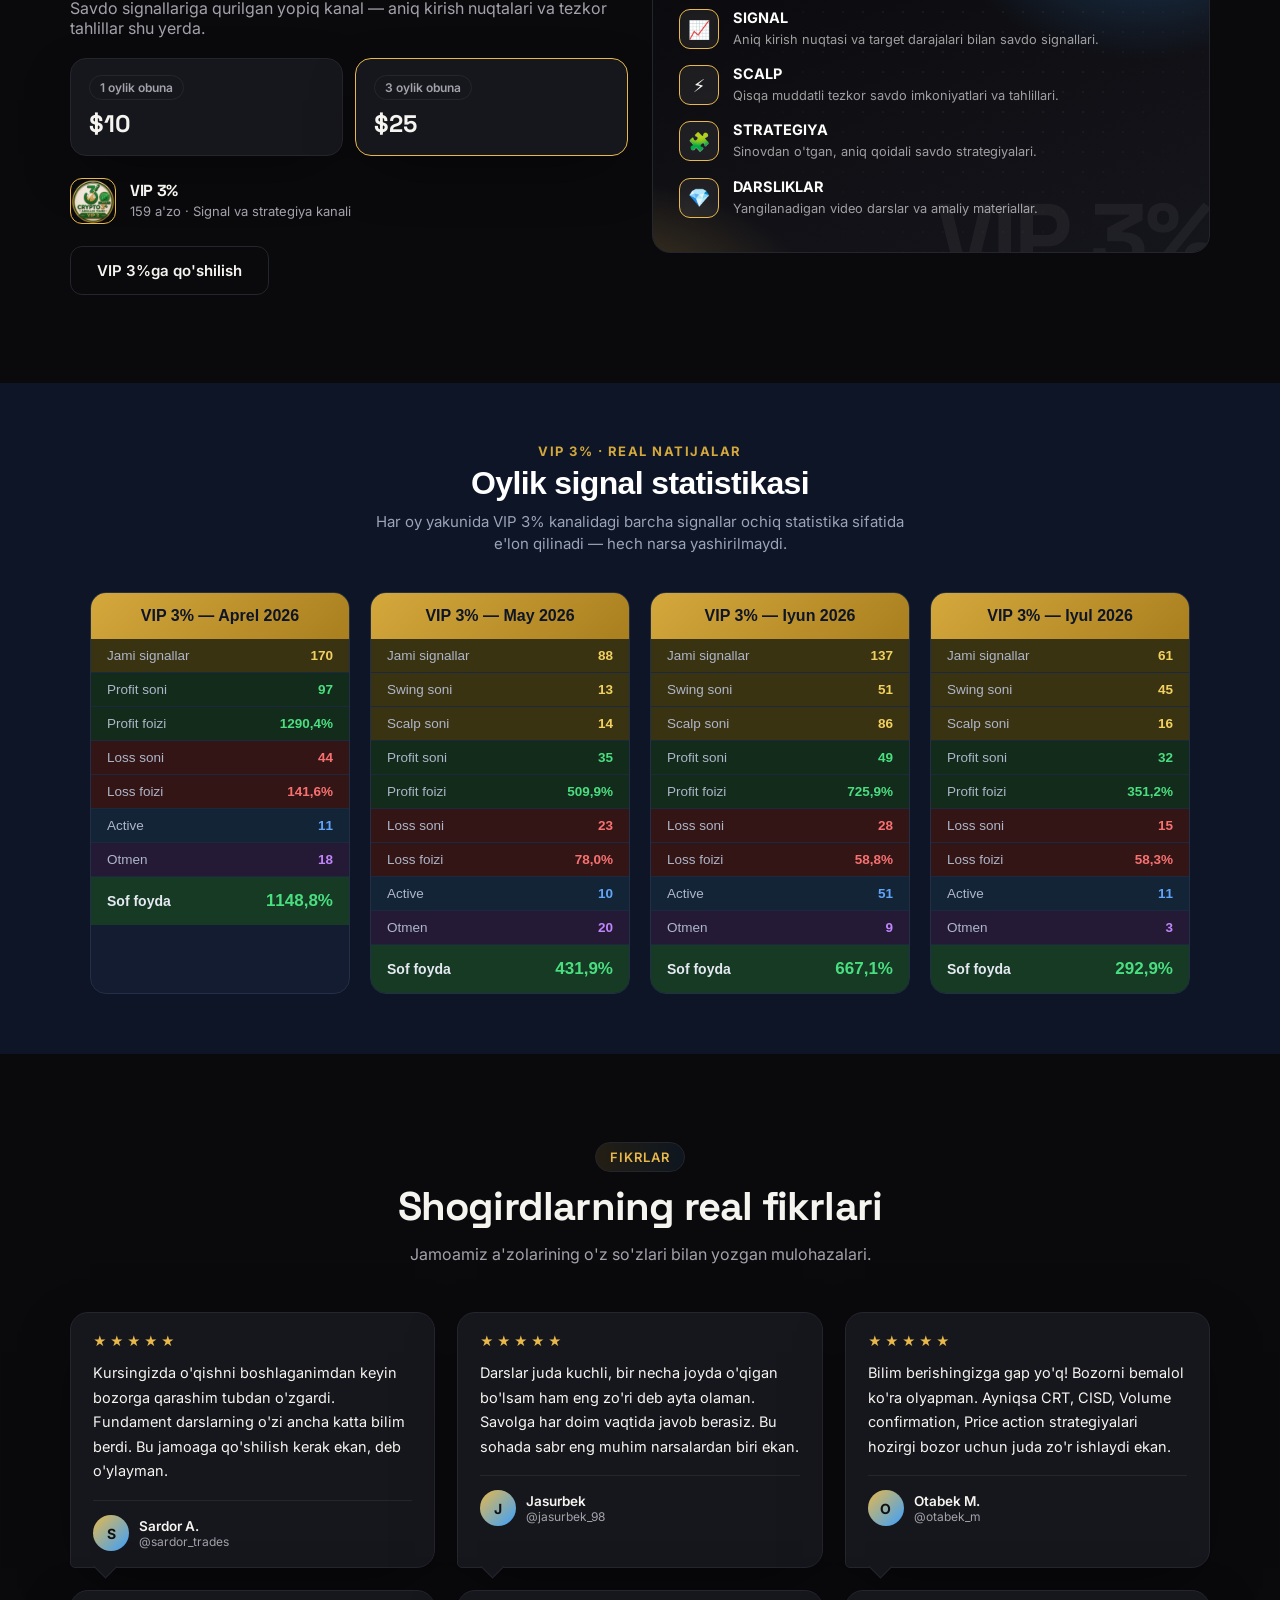
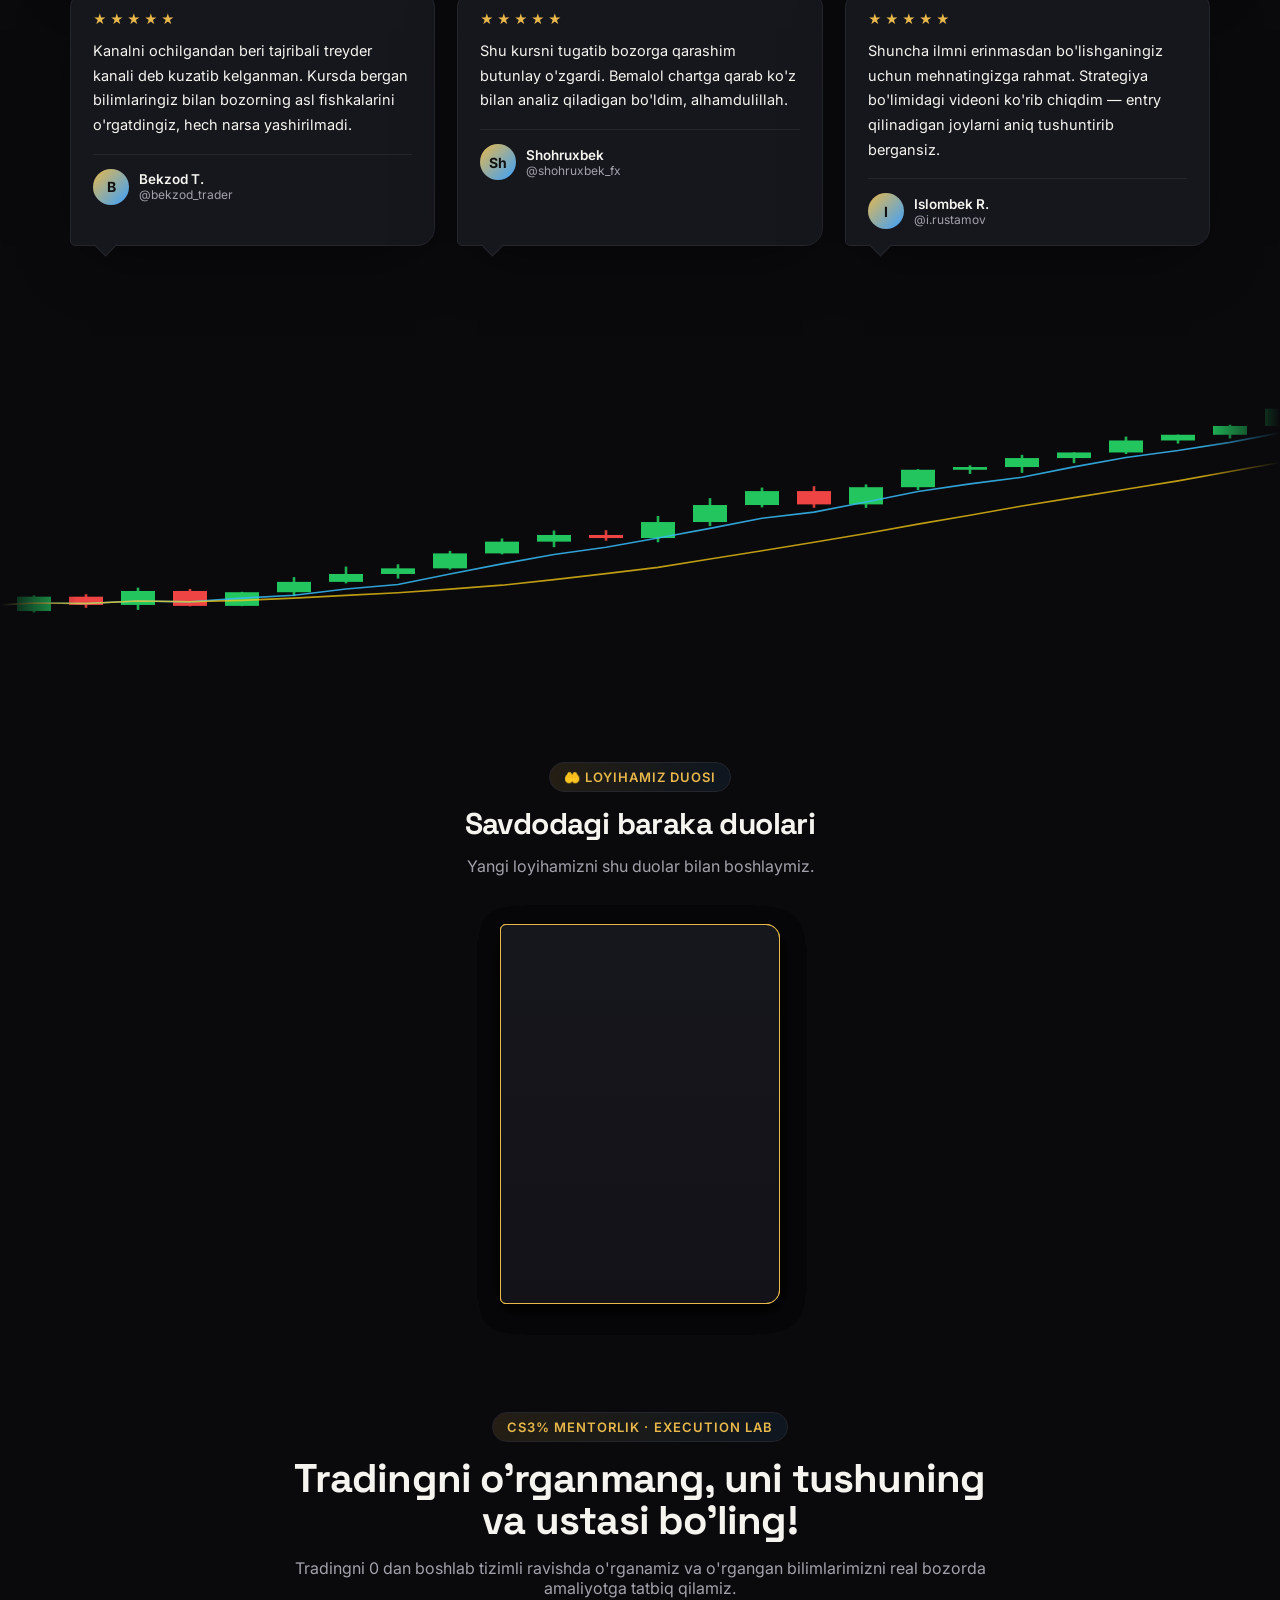
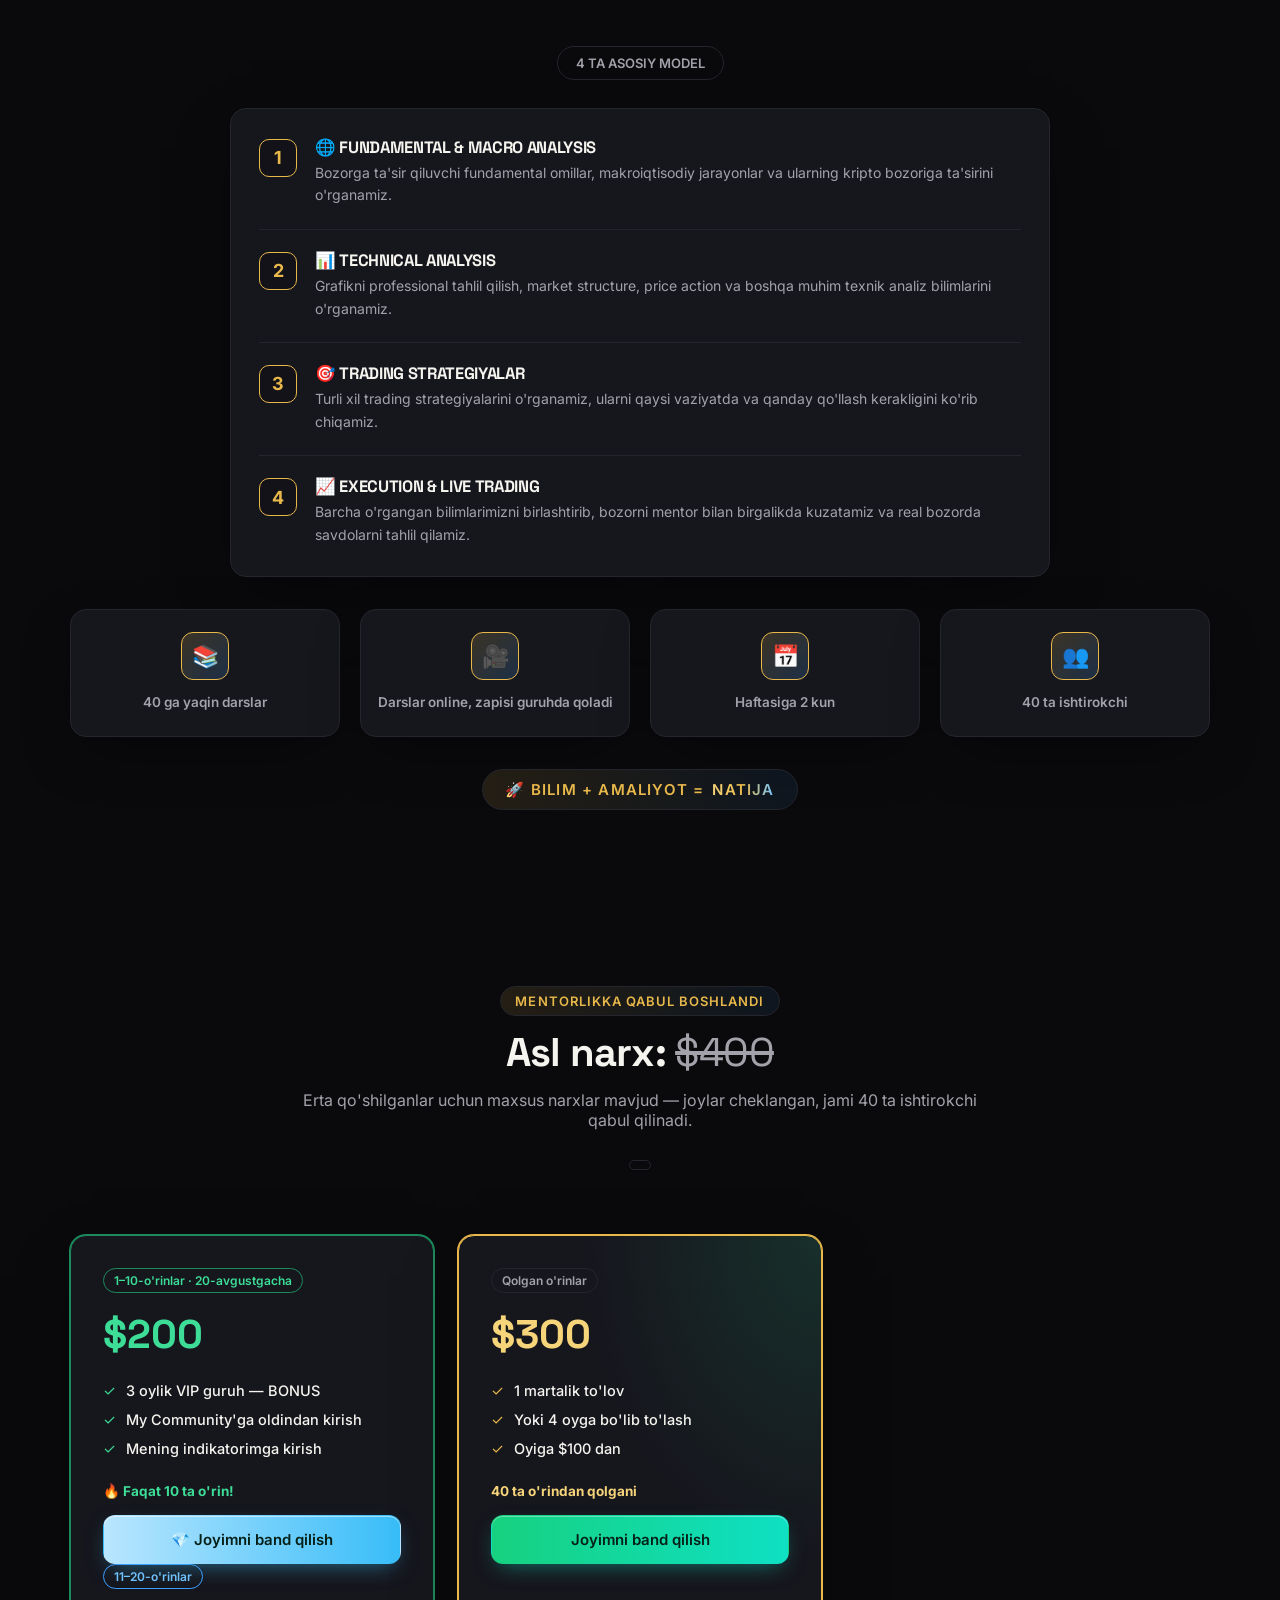
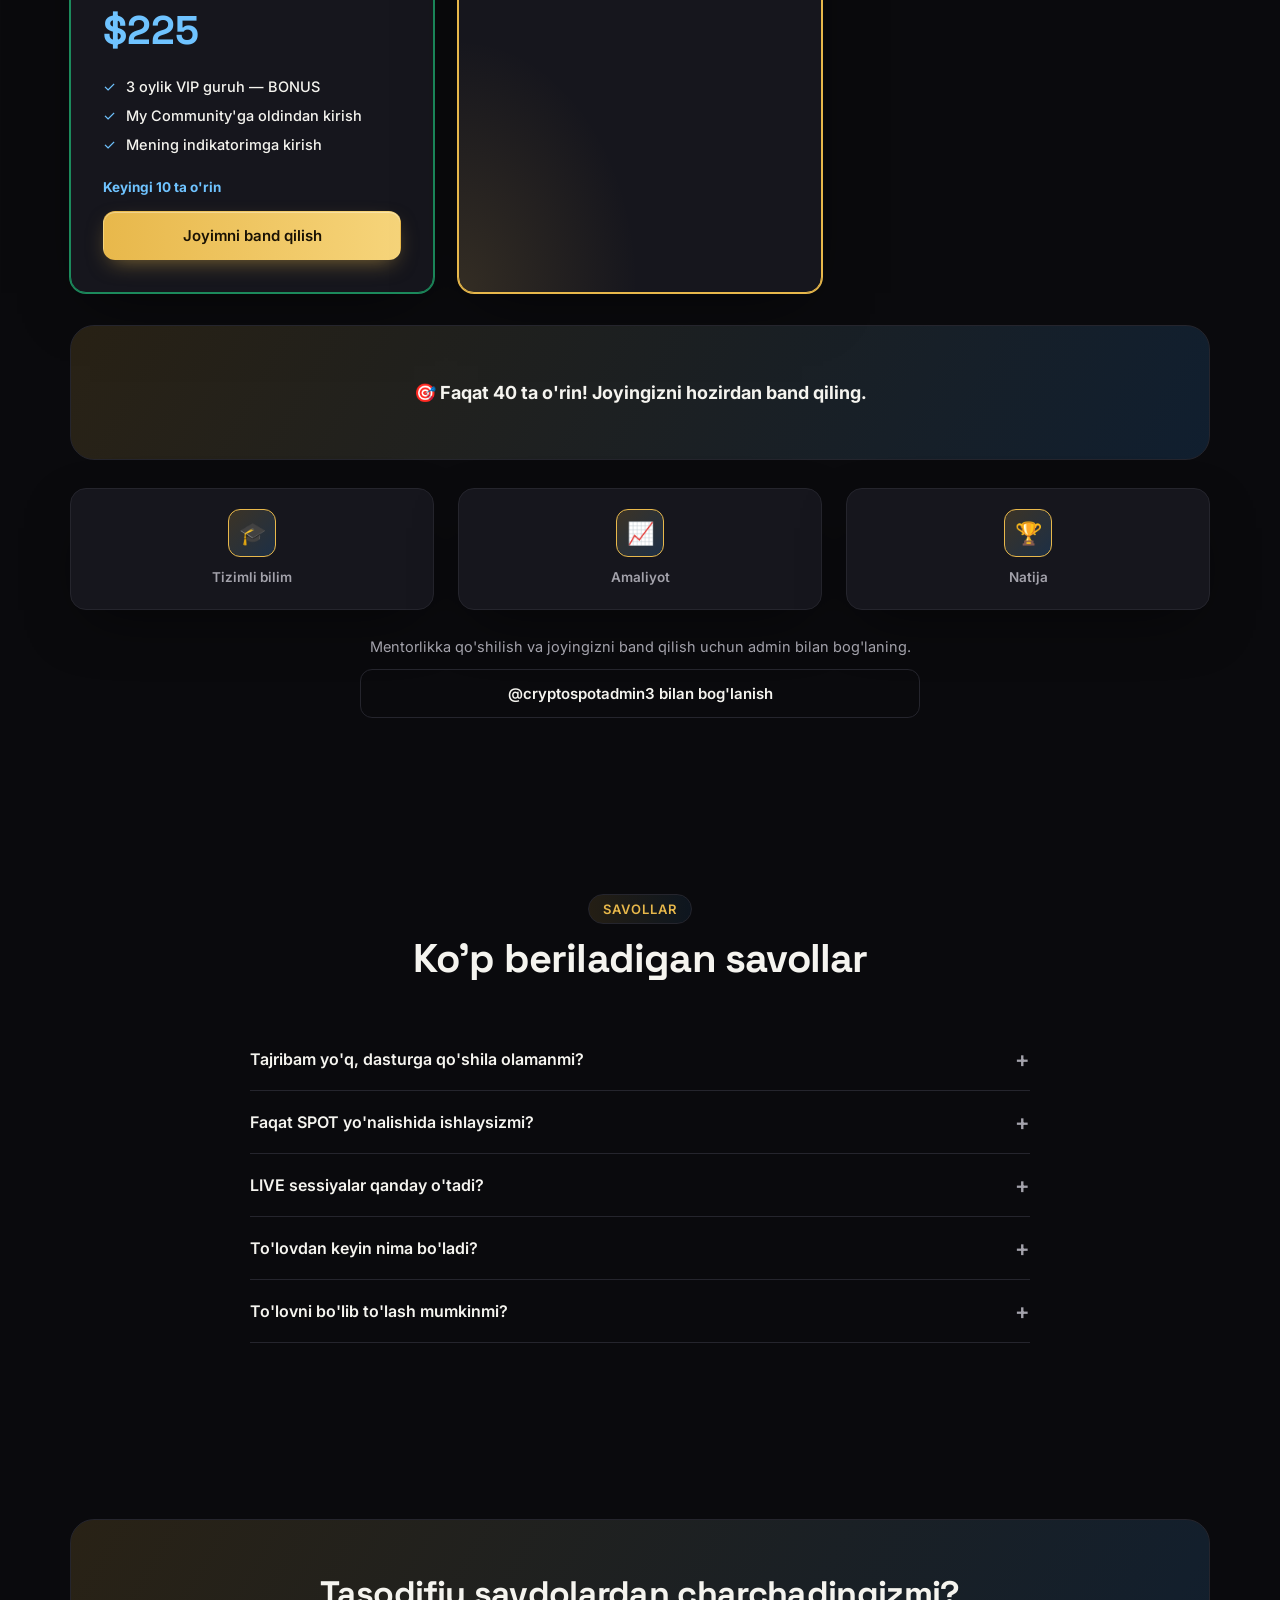
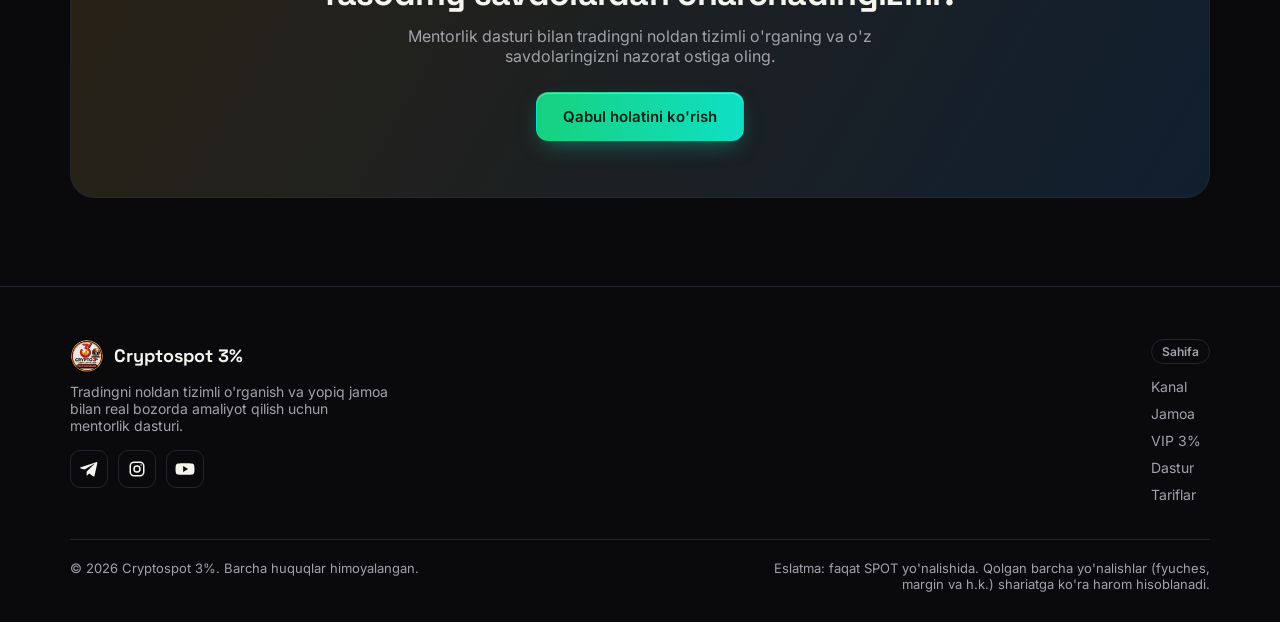
==== commit 91df50cb: "index.html" ====
--- a/index.html
+++ b/index.html
@@ -637,6 +637,144 @@
      KO'CHIRIB OLINADIGAN QISM tugaydi
      ================================================================ -->
 
+<!-- SAVDODAGI BARAKA DUOLARI: VAROQLANADIGAN KITOB -->
+<section class="section" id="dua-book" style="padding-bottom:20px">
+  <div class="container">
+    <div class="section-head center reveal" style="max-width:560px">
+      <span class="eyebrow">🤲 Loyihamiz duosi</span>
+      <h2 style="margin:16px 0 10px;font-size:clamp(22px,3vw,30px)">Savdodagi baraka duolari</h2>
+      <p class="muted">Yangi loyihamizni shu duolar bilan boshlaymiz.</p>
+    </div>
+
+    <div class="dua-book-wrap reveal">
+      <div class="dua-book" id="duaBook">
+        <div class="dua-page dua-cover" id="duaCover">
+          <div class="dua-cover-inner">
+            <div class="dua-cover-icon">📖</div>
+            <h3>SAVDODAGI<br>BARAKA<br>DUOLARI</h3>
+            <span class="dua-cover-line"></span>
+            <p>Halol rizq va barakali savdo uchun</p>
+          </div>
+        </div>
+
+        <div class="dua-page dua-leaf" id="duaLeaf1">
+          <div class="dua-page-inner">
+            <span class="dua-page-num">1</span>
+            <p class="dua-arabic" dir="rtl" lang="ar">اللَّهُمَّ إِنِّي أَسْأَلُكَ عِلْمًا نَافِعًا، وَرِزْقًا طَيِّبًا، وَعَمَلًا مُتَقَبَّلًا</p>
+            <p class="dua-translation">"Ey Alloh! Sendan foydali ilm, halol va pok rizq hamda qabul qilinadigan amal so'rayman."</p>
+          </div>
+        </div>
+
+        <div class="dua-page dua-leaf" id="duaLeaf2">
+          <div class="dua-page-inner">
+            <span class="dua-page-num">2</span>
+            <p class="dua-arabic" dir="rtl" lang="ar">اللَّهُمَّ اكْفِنِي بِحَلَالِكَ عَنْ حَرَامِكَ، وَأَغْنِنِي بِفَضْلِكَ عَمَّنْ سِوَاكَ</p>
+            <p class="dua-translation">"Ey Alloh! Meni halolung bilan haromingdan behojat qil, O'z fazling bilan O'zingdan boshqalarga muhtoj qilma."</p>
+          </div>
+        </div>
+
+        <div class="dua-page dua-leaf" id="duaLeaf3">
+          <div class="dua-page-inner">
+            <span class="dua-page-num">3</span>
+            <p class="dua-arabic" dir="rtl" lang="ar">اللَّهُمَّ بَارِكْ لِي فِيمَا رَزَقْتَنِي</p>
+            <p class="dua-translation">"Ey Alloh! Menga ato etgan rizqingni barakali qil."</p>
+          </div>
+        </div>
+
+        <div class="dua-page dua-back" id="duaBack">
+          <div class="dua-page-inner">
+            <div class="dua-cover-icon">🤲</div>
+            <p class="dua-translation" style="margin:0">Omin.</p>
+          </div>
+        </div>
+      </div>
+    </div>
+  </div>
+</section>
+
+<style>
+.dua-book-wrap{
+  display:flex;justify-content:center;perspective:2200px;margin-top:10px;
+}
+.dua-book{
+  position:relative;width:280px;height:380px;
+}
+.dua-page{
+  position:absolute;inset:0;
+  border-radius:6px 14px 14px 6px;
+  transform-style:preserve-3d;
+  transform-origin:left center;
+  transition:transform 1.4s cubic-bezier(.65,.05,.36,1);
+  box-shadow:2px 6px 22px rgba(0,0,0,.45);
+  backface-visibility:hidden;
+  border:1px solid var(--gold);
+  display:flex;align-items:center;justify-content:center;
+}
+#duaCover{ background:linear-gradient(160deg,#151016,#0b0b0d 70%); z-index:5; }
+#duaLeaf1{ background:linear-gradient(180deg,var(--card),var(--bg-alt)); z-index:4; }
+#duaLeaf2{ background:linear-gradient(180deg,var(--card),var(--bg-alt)); z-index:3; }
+#duaLeaf3{ background:linear-gradient(180deg,var(--card),var(--bg-alt)); z-index:2; }
+#duaBack{ background:linear-gradient(160deg,#151016,#0b0b0d 70%); z-index:1; }
+
+.dua-cover-inner{text-align:center;padding:26px}
+.dua-cover-icon{font-size:34px;margin-bottom:10px}
+.dua-cover h3{
+  font-family:'Space Grotesk',sans-serif;color:var(--gold-2);
+  font-size:20px;line-height:1.3;letter-spacing:.02em;margin:0 0 14px;
+}
+.dua-cover-line{display:block;width:46px;height:2px;background:var(--gold);margin:0 auto 14px;border-radius:2px}
+.dua-cover-inner p{color:var(--muted);font-size:12.5px;margin:0}
+.dua-page-inner{padding:30px 22px;text-align:center}
+.dua-page-num{
+  display:inline-block;margin-bottom:16px;width:26px;height:26px;line-height:26px;
+  border-radius:50%;border:1px solid var(--gold);color:var(--gold-2);font-size:12px;font-weight:700;
+}
+.dua-arabic{
+  font-size:19px;line-height:1.9;color:var(--fg);margin:0 0 18px;
+  font-family:'Traditional Arabic','Scheherazade New','Amiri',serif;
+}
+.dua-translation{color:var(--muted);font-size:13px;line-height:1.6;margin:0;font-style:italic}
+.dua-back .dua-page-inner{display:flex;flex-direction:column;align-items:center;gap:10px}
+
+/* Varoqlanish holati: har bosqichda mos sahifalar chapdan burilib, keyingisini ochadi */
+.dua-book.step-1 #duaCover{ transform:rotateY(-160deg) }
+
+.dua-book.step-2 #duaCover{ transform:rotateY(-160deg) }
+.dua-book.step-2 #duaLeaf1{ transform:rotateY(-160deg) }
+
+.dua-book.step-3 #duaCover{ transform:rotateY(-160deg) }
+.dua-book.step-3 #duaLeaf1{ transform:rotateY(-160deg) }
+.dua-book.step-3 #duaLeaf2{ transform:rotateY(-160deg) }
+
+.dua-book.step-4 #duaCover{ transform:rotateY(-160deg) }
+.dua-book.step-4 #duaLeaf1{ transform:rotateY(-160deg) }
+.dua-book.step-4 #duaLeaf2{ transform:rotateY(-160deg) }
+.dua-book.step-4 #duaLeaf3{ transform:rotateY(-160deg) }
+
+@media(max-width:480px){
+  .dua-book{width:230px;height:320px}
+  .dua-arabic{font-size:16px}
+}
+</style>
+
+<script>
+(function(){
+  var book = document.getElementById("duaBook");
+  if(!book) return;
+  var steps = ["step-0","step-1","step-2","step-3","step-4"];
+  var i = 0;
+  function render(){
+    steps.forEach(function(s){ book.classList.remove(s); });
+    book.classList.add(steps[i]);
+  }
+  render();
+  setInterval(function(){
+    i = (i + 1) % steps.length;
+    render();
+  }, 2600);
+})();
+</script>
+
 <!-- MENTORLIK: INTRO / 4 MODEL -->
 <section class="section" id="program" style="background:var(--bg-alt)">
   <div class="container">
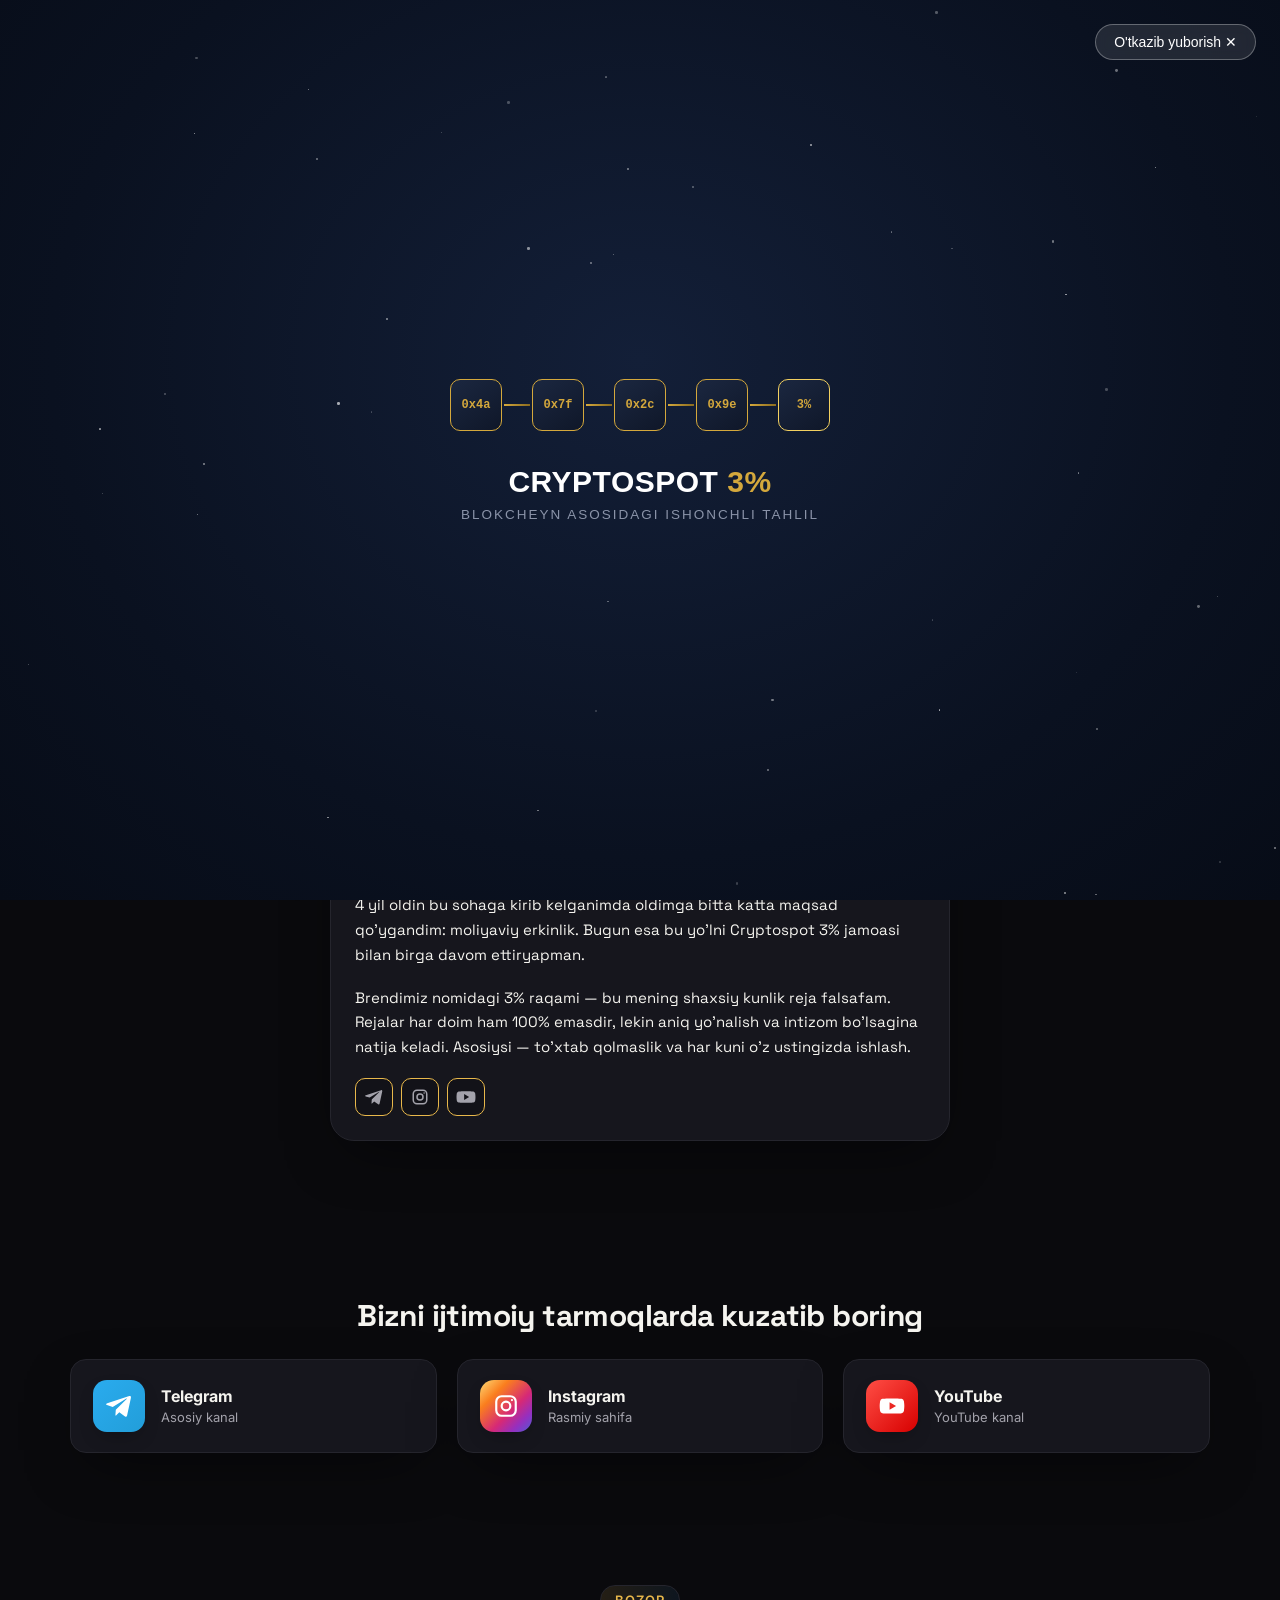
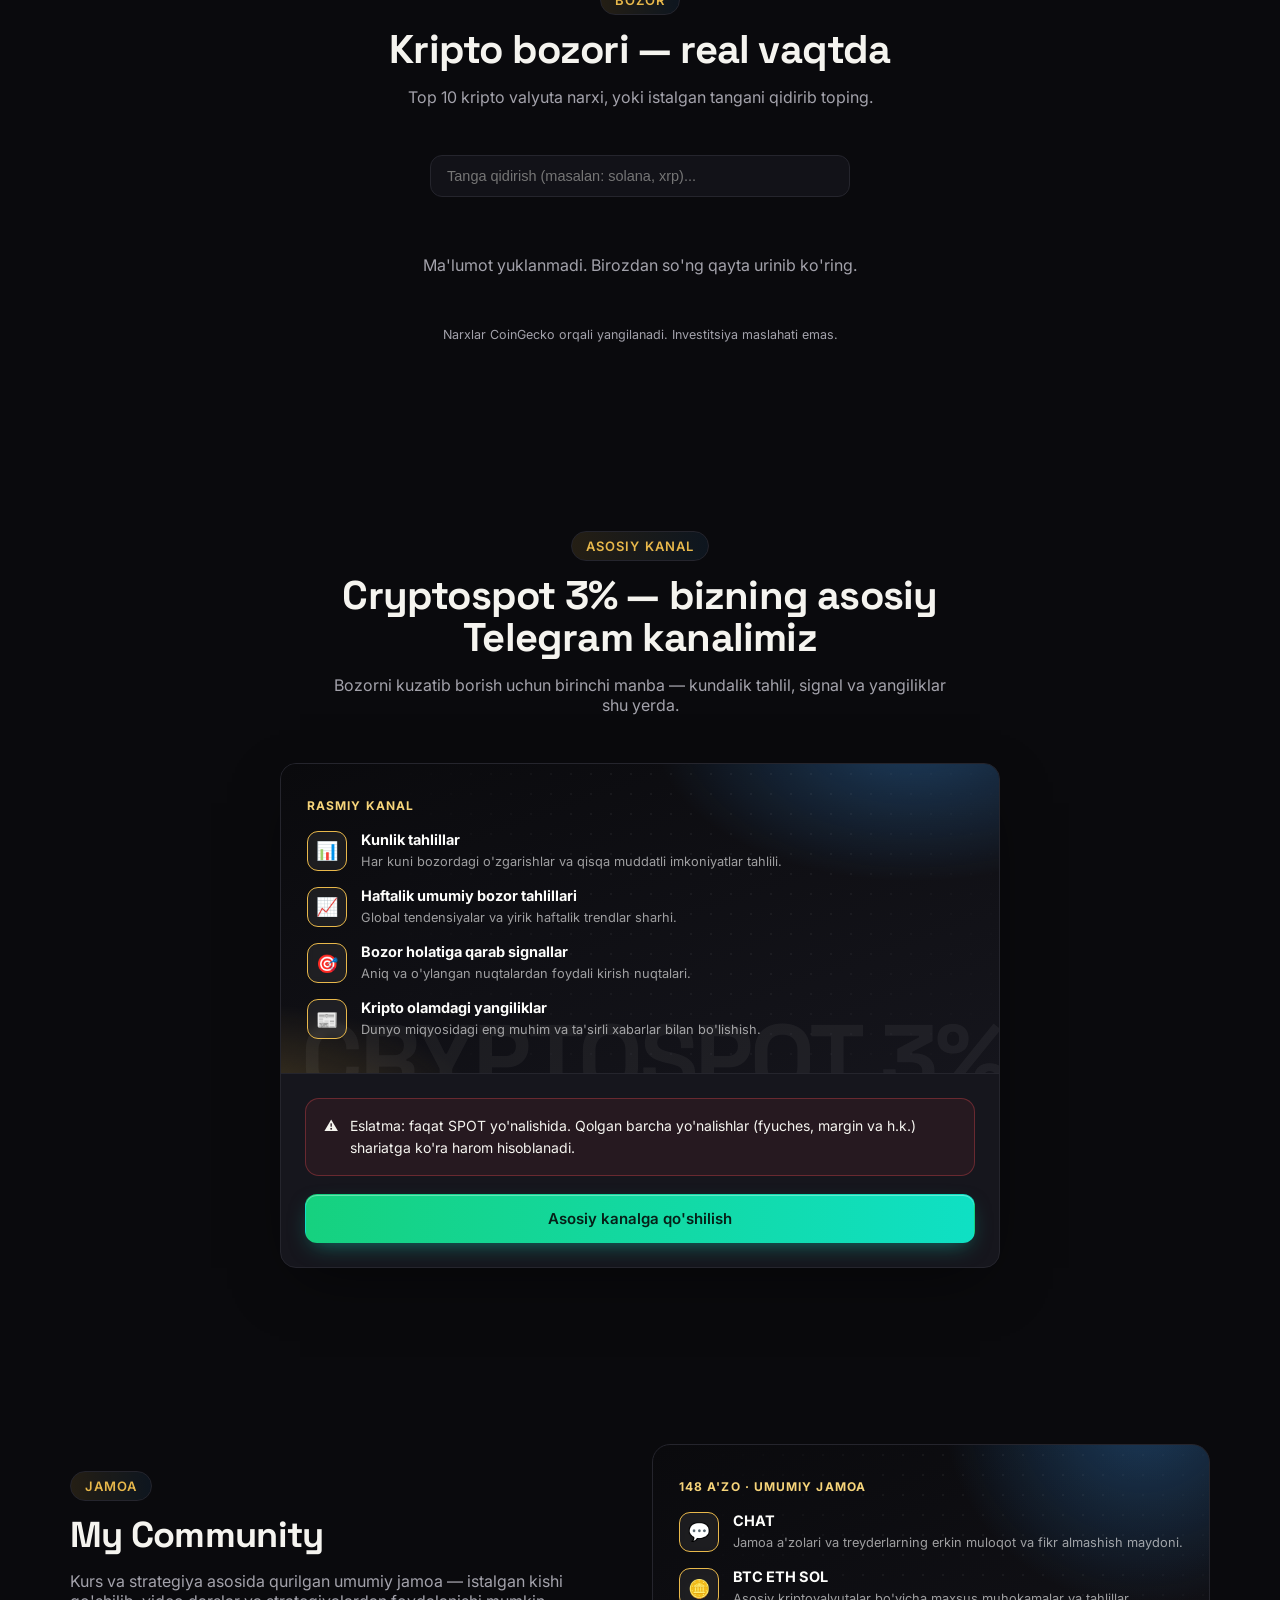
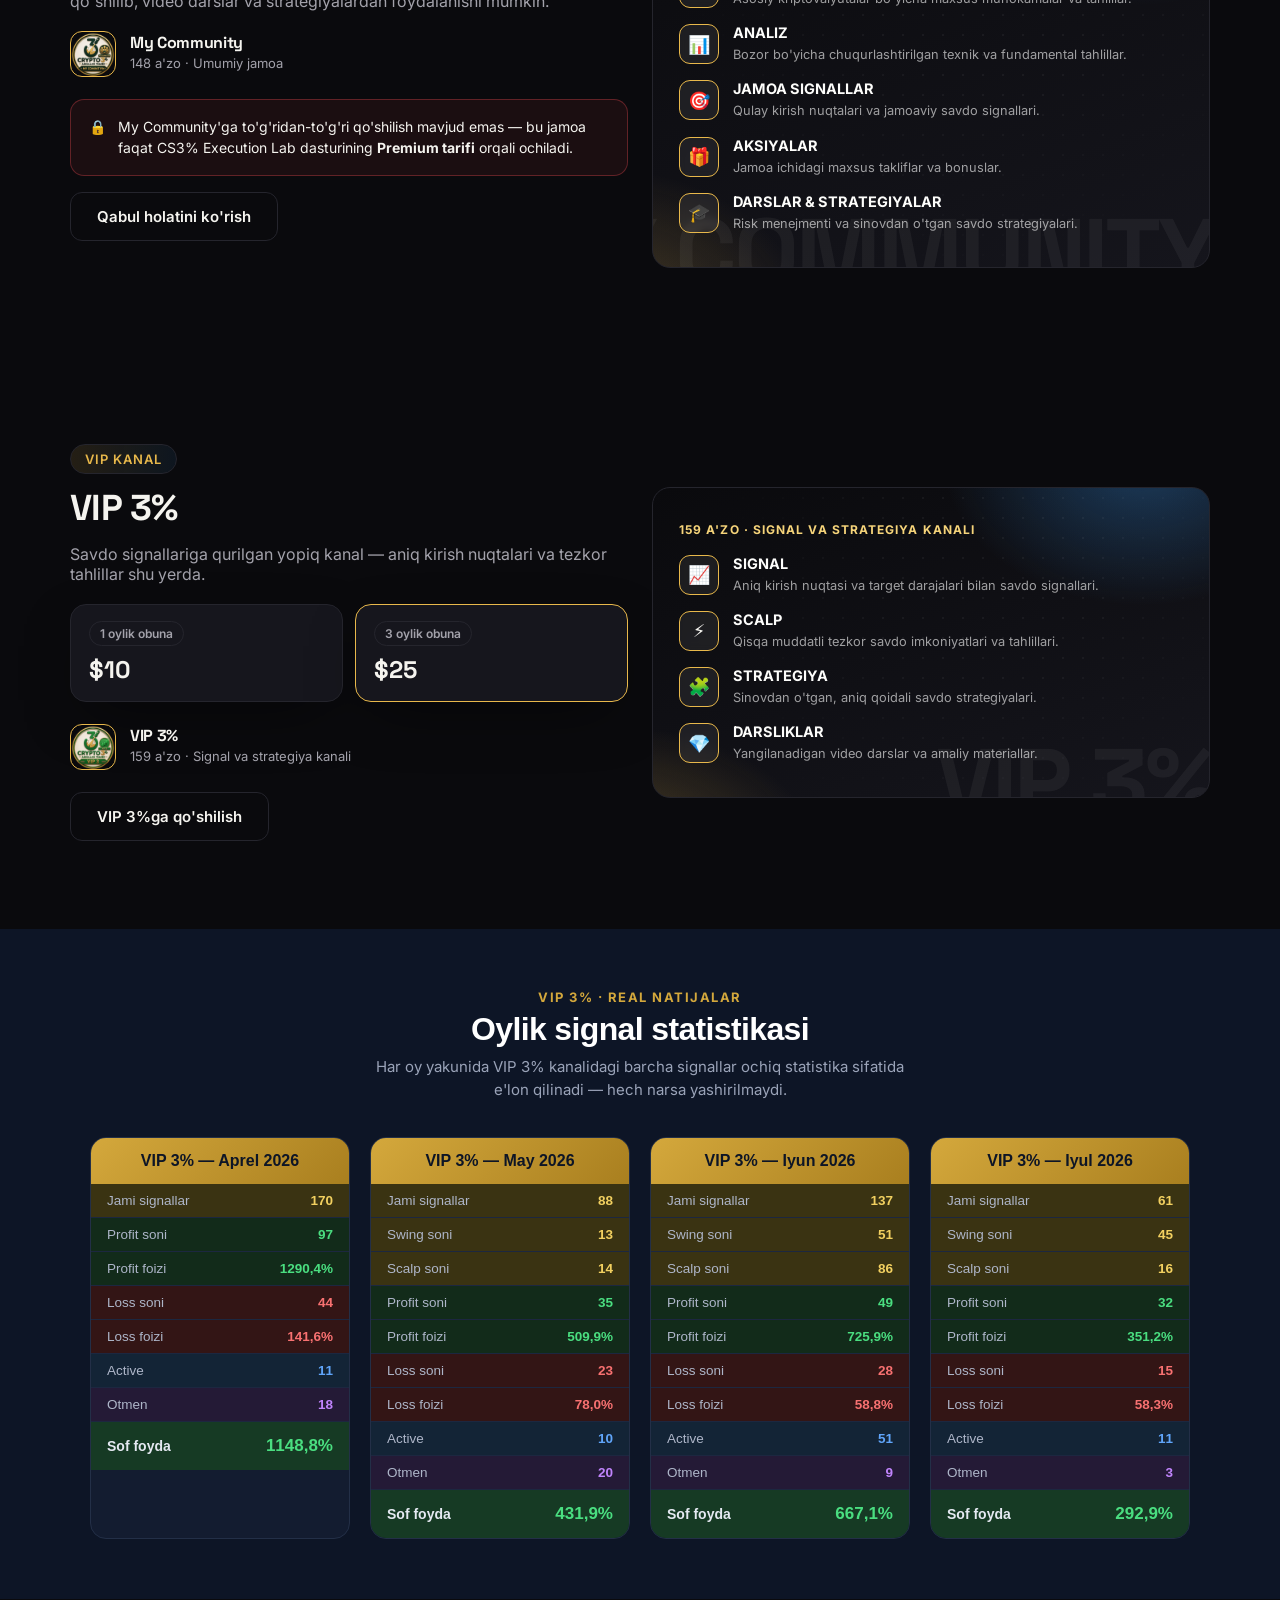
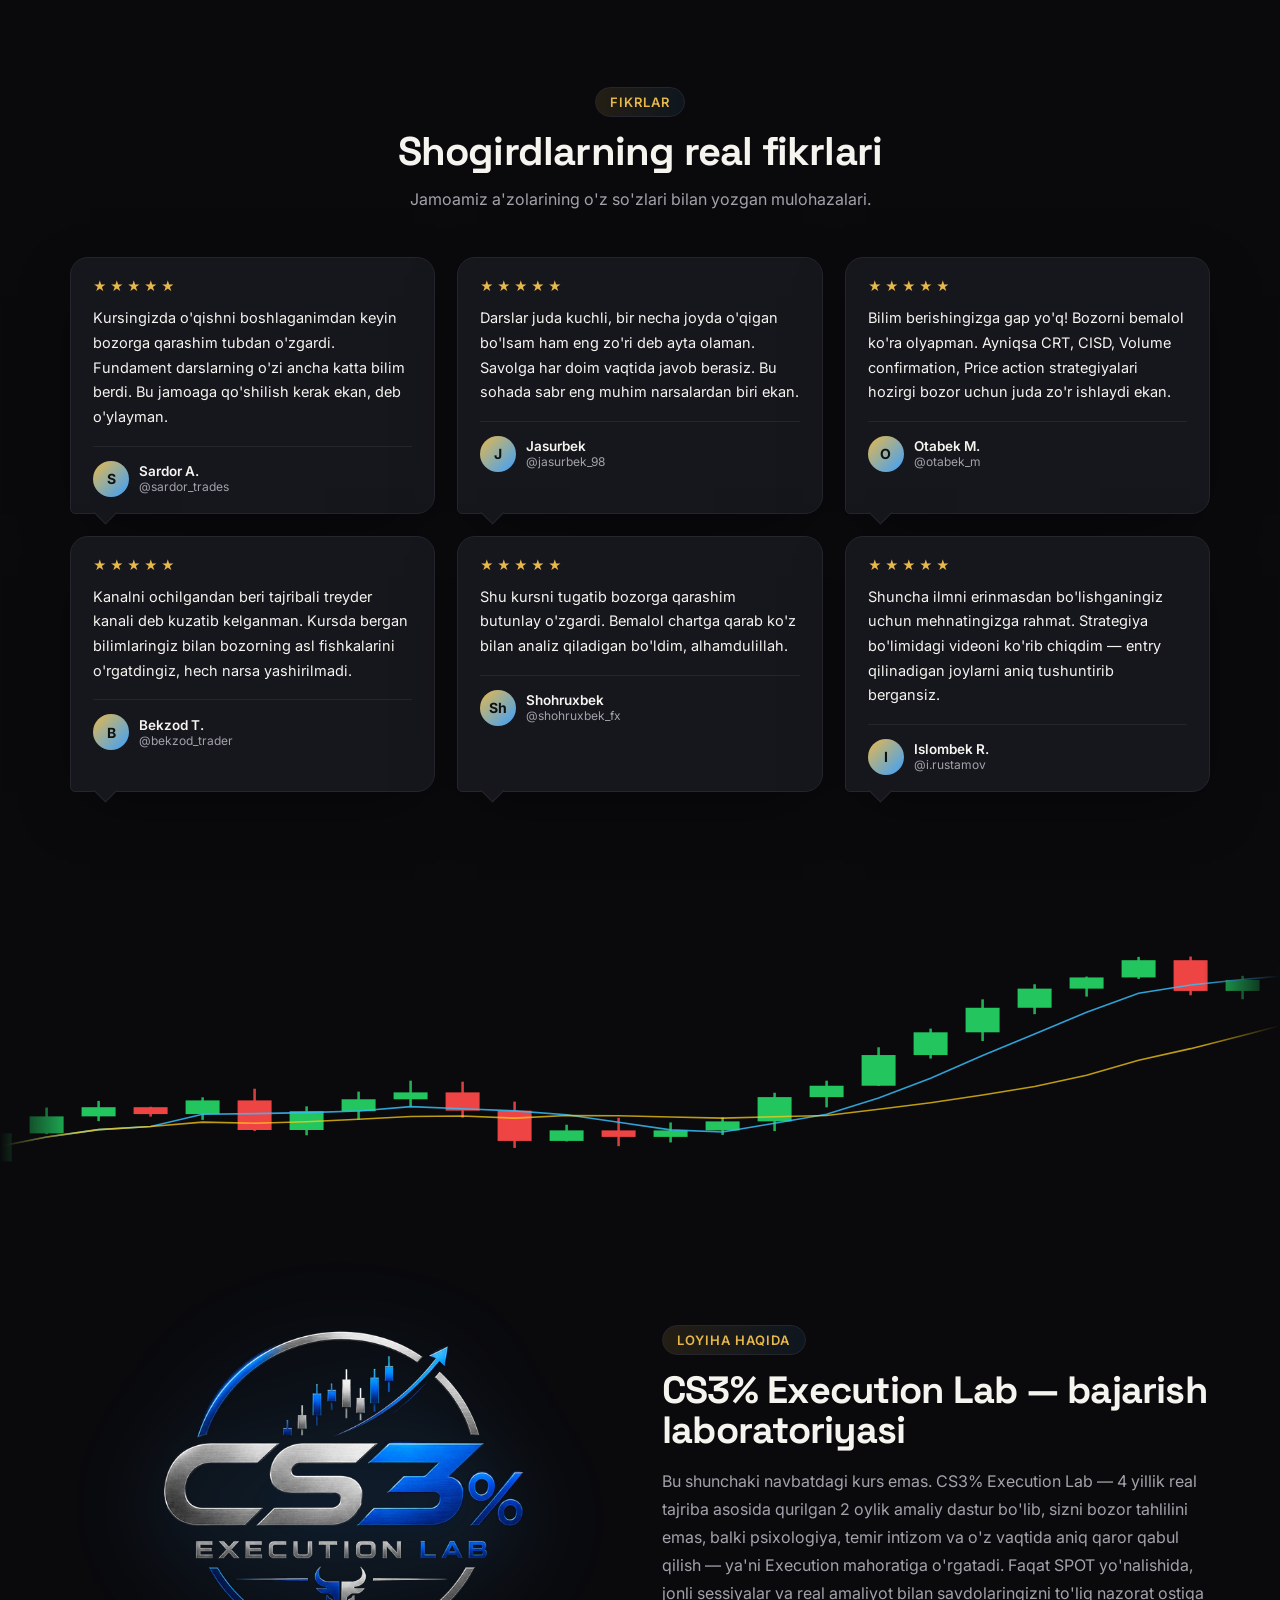
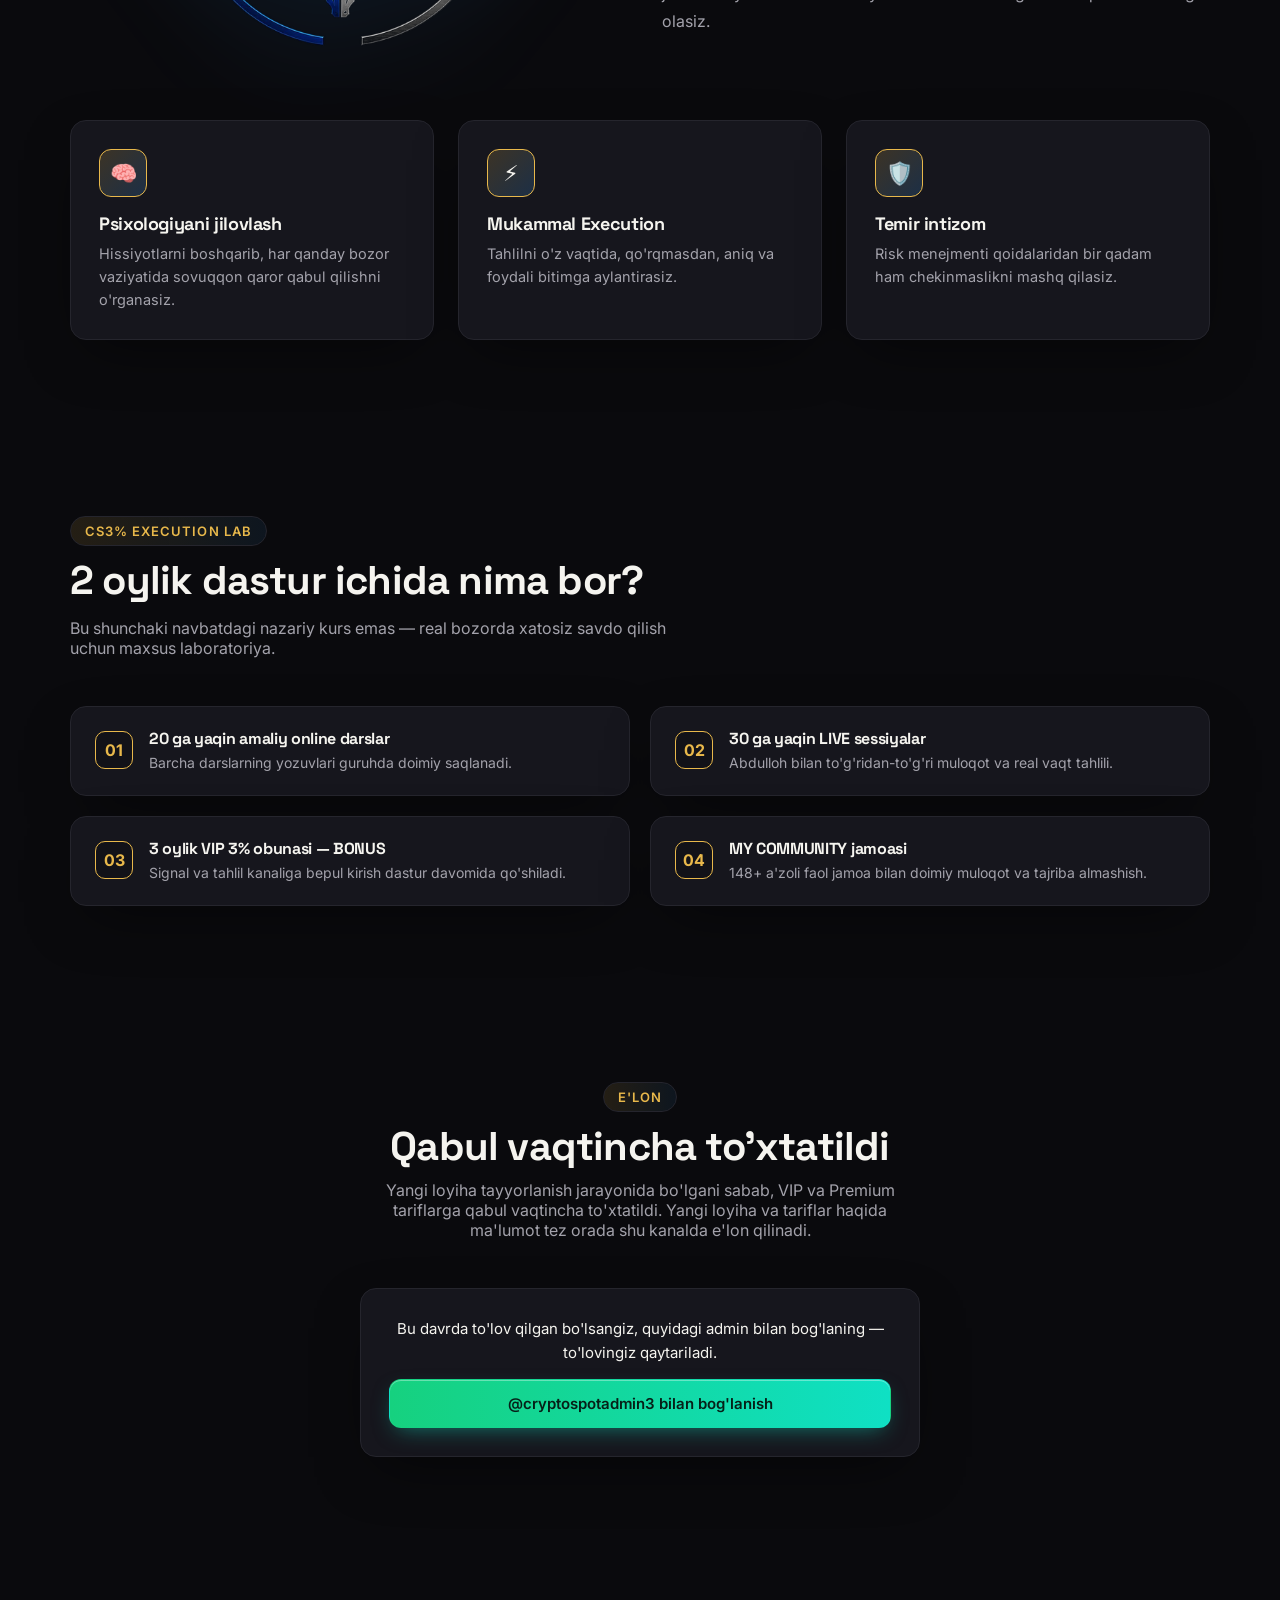
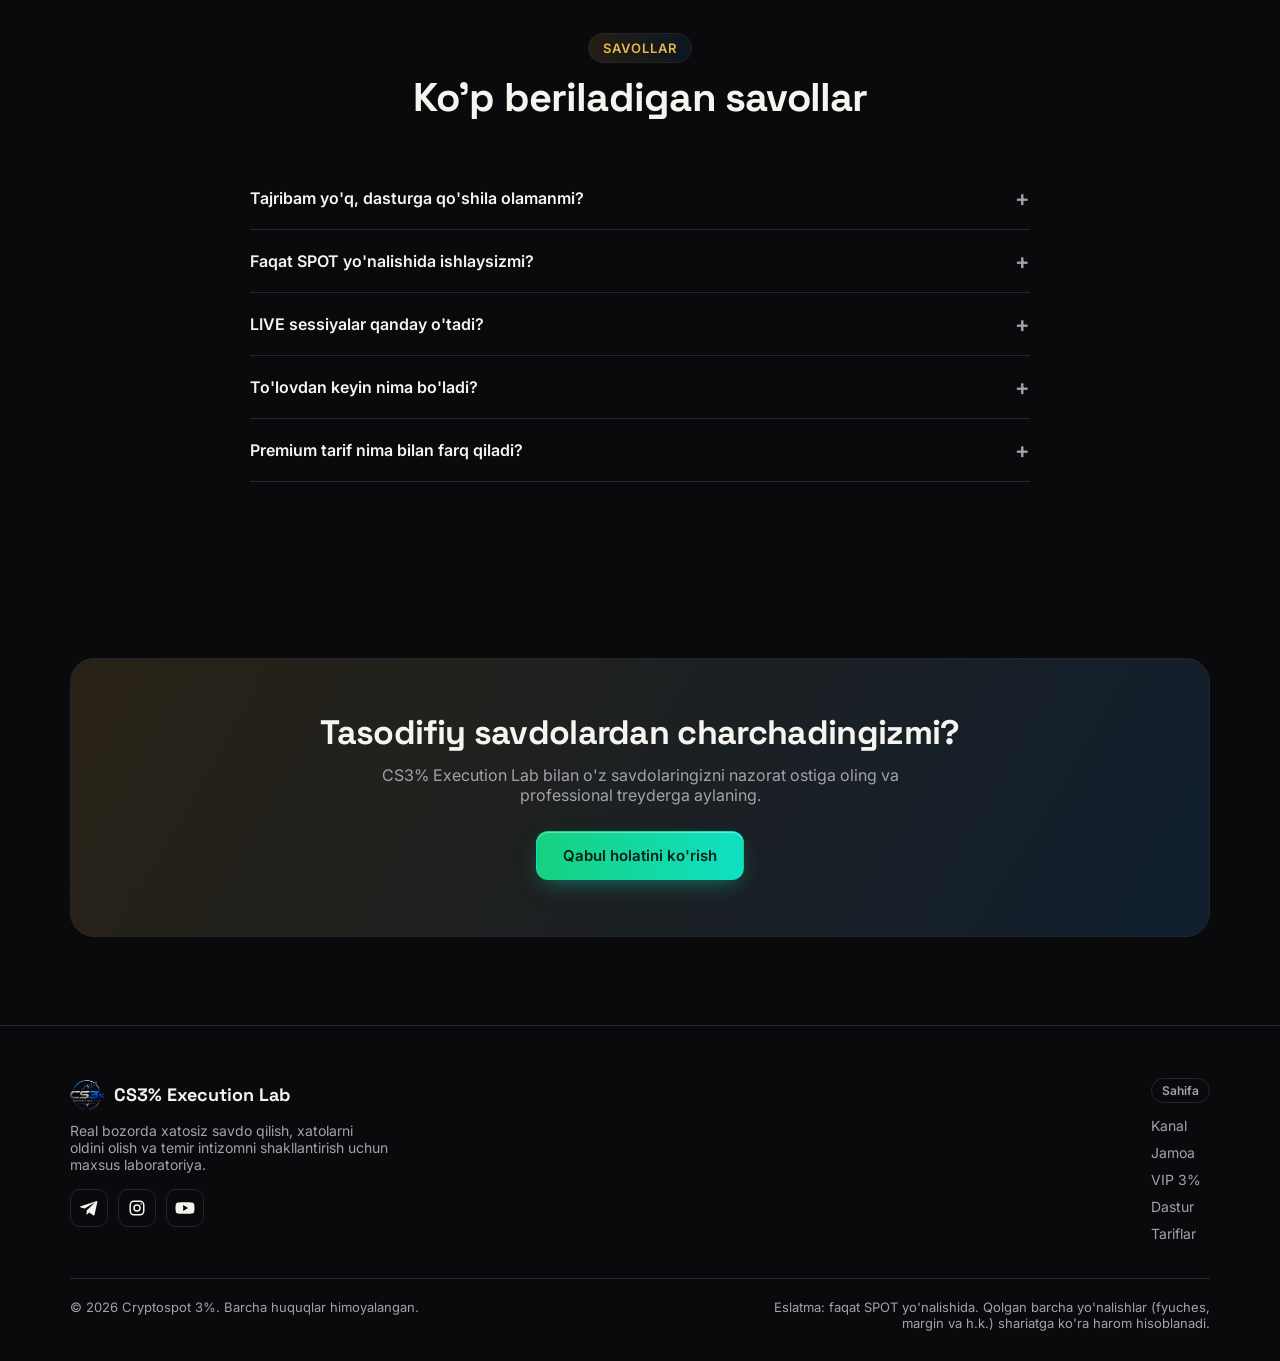
==== commit 8eb60c48: "Rename index-10.html to index.html" ====
--- a/index.html
+++ b/index.html
@@ -3,9 +3,9 @@
 <head>
 <meta charset="UTF-8">
 <meta name="viewport" content="width=device-width, initial-scale=1.0">
-<title>CS3% Mentorlik — Cryptospot 3%</title>
-<meta name="description" content="CS3% Mentorlik — tradingni 0 dan tizimli o'rganish va real bozorda amaliyot qilish uchun mentorlik dasturi. Abdulloh, Cryptospot 3% asoschisi.">
-<meta property="og:title" content="CS3% Mentorlik — Cryptospot 3%">
+<title>CS3% Execution Lab — Cryptospot 3%</title>
+<meta name="description" content="CS3% Execution Lab — real bozorda xatosiz savdo qilish, psixologiya va intizom uchun 2 oylik amaliy dastur. Abdulloh, Cryptospot 3% asoschisi.">
+<meta property="og:title" content="CS3% Execution Lab — Cryptospot 3%">
 <meta property="og:description" content="Tahlil qilishni hamma biladi. Biz sizga bajarishni — Execution'ni o'rgatamiz.">
 <meta property="og:image" content="assets/img/logo-cs3.png">
 <meta property="og:type" content="website">
@@ -223,6 +223,127 @@
   </div>
 </section>
 
+<!-- LIVE MARKET -->
+<section class="section" id="market">
+  <div class="container">
+    <div class="section-head center reveal">
+      <span class="eyebrow">Bozor</span>
+      <h2>Kripto bozori — real vaqtda</h2>
+      <p class="muted">Top 10 kripto valyuta narxi, yoki istalgan tangani qidirib toping.</p>
+    </div>
+
+    <div class="reveal" style="max-width:420px;margin:0 auto 22px;position:relative">
+      <input id="marketSearch" type="text" placeholder="Tanga qidirish (masalan: solana, xrp)..." autocomplete="off"
+        style="width:100%;padding:12px 16px;border-radius:12px;border:1px solid var(--border);background:var(--bg-alt);color:inherit;font-size:14.5px;box-sizing:border-box">
+      <div id="marketSearchResults" style="display:none;position:absolute;top:calc(100% + 6px);left:0;right:0;background:var(--bg-alt);border:1px solid var(--border);border-radius:12px;overflow:hidden;z-index:20;max-height:280px;overflow-y:auto"></div>
+    </div>
+
+    <div id="marketTop" class="reveal" style="display:grid;gap:10px">
+      <p class="muted" style="text-align:center;padding:20px 0">Yuklanmoqda...</p>
+    </div>
+    <p class="muted" style="text-align:center;font-size:12.5px;margin-top:16px">Narxlar CoinGecko orqali yangilanadi. Investitsiya maslahati emas.</p>
+  </div>
+</section>
+
+<script>
+(function(){
+  var API = 'https://api.coingecko.com/api/v3';
+  var topEl = document.getElementById('marketTop');
+  var searchEl = document.getElementById('marketSearch');
+  var resultsEl = document.getElementById('marketSearchResults');
+  if (!topEl) return;
+
+  function fmtPrice(p){
+    if (p >= 1) return '$' + p.toLocaleString('en-US', {maximumFractionDigits: 2});
+    return '$' + p.toLocaleString('en-US', {maximumFractionDigits: 6});
+  }
+
+  function rowHtml(coin){
+    var change = coin.price_change_percentage_24h;
+    var changeStr = (change === null || change === undefined) ? '—' : (change >= 0 ? '+' : '') + change.toFixed(2) + '%';
+    var changeColor = change >= 0 ? '#22c55e' : '#ef4444';
+    return '<div class="card" style="display:flex;align-items:center;gap:14px;padding:14px 18px">' +
+      '<img src="' + coin.image + '" alt="" width="28" height="28" style="border-radius:50%;flex-shrink:0">' +
+      '<div style="flex:1;min-width:0">' +
+        '<div style="font-weight:700;font-size:14.5px">' + coin.name + '</div>' +
+        '<div class="muted" style="font-size:12.5px;text-transform:uppercase">' + coin.symbol + '</div>' +
+      '</div>' +
+      '<div style="text-align:right">' +
+        '<div style="font-weight:700;font-size:15px;font-family:\'Space Grotesk\',sans-serif">' + fmtPrice(coin.current_price) + '</div>' +
+        '<div style="font-size:12.5px;font-weight:600;color:' + changeColor + '">' + changeStr + '</div>' +
+      '</div>' +
+    '</div>';
+  }
+
+  function loadTop(){
+    fetch(API + '/coins/markets?vs_currency=usd&order=market_cap_desc&per_page=10&page=1&sparkline=false&price_change_percentage=24h')
+      .then(function(r){ return r.json(); })
+      .then(function(data){
+        if (!Array.isArray(data)) throw new Error('bad response');
+        topEl.innerHTML = data.map(rowHtml).join('');
+      })
+      .catch(function(){
+        topEl.innerHTML = '<p class="muted" style="text-align:center;padding:20px 0">Ma\'lumot yuklanmadi. Birozdan so\'ng qayta urinib ko\'ring.</p>';
+      });
+  }
+  loadTop();
+
+  var searchTimer = null;
+  searchEl.addEventListener('input', function(){
+    var q = searchEl.value.trim();
+    clearTimeout(searchTimer);
+    if (q.length < 2){ resultsEl.style.display = 'none'; resultsEl.innerHTML=''; return; }
+    searchTimer = setTimeout(function(){
+      fetch(API + '/search?query=' + encodeURIComponent(q))
+        .then(function(r){ return r.json(); })
+        .then(function(data){
+          var coins = (data.coins || []).slice(0, 6);
+          if (!coins.length){
+            resultsEl.innerHTML = '<div class="muted" style="padding:14px">Hech narsa topilmadi</div>';
+            resultsEl.style.display = 'block';
+            return;
+          }
+          resultsEl.innerHTML = coins.map(function(c){
+            return '<div class="market-result-item" data-id="' + c.id + '" style="display:flex;align-items:center;gap:10px;padding:10px 14px;cursor:pointer;border-bottom:1px solid var(--border)">' +
+              '<img src="' + c.thumb + '" width="20" height="20" style="border-radius:50%">' +
+              '<span style="font-size:14px">' + c.name + '</span>' +
+              '<span class="muted" style="font-size:12px;text-transform:uppercase;margin-left:auto">' + c.symbol + '</span>' +
+            '</div>';
+          }).join('');
+          resultsEl.style.display = 'block';
+        })
+        .catch(function(){ resultsEl.style.display = 'none'; });
+    }, 350);
+  });
+
+  resultsEl.addEventListener('click', function(e){
+    var item = e.target.closest('.market-result-item');
+    if (!item) return;
+    var id = item.getAttribute('data-id');
+    resultsEl.style.display = 'none';
+    topEl.innerHTML = '<p class="muted" style="text-align:center;padding:20px 0">Yuklanmoqda...</p>';
+    fetch(API + '/coins/markets?vs_currency=usd&ids=' + id + '&price_change_percentage=24h')
+      .then(function(r){ return r.json(); })
+      .then(function(data){
+        if (!Array.isArray(data) || !data.length) throw new Error('not found');
+        topEl.innerHTML = rowHtml(data[0]) +
+          '<button id="marketBackTop" class="btn btn-outline btn-block" style="margin-top:6px">Top 10 ga qaytish</button>';
+        document.getElementById('marketBackTop').addEventListener('click', loadTop);
+      })
+      .catch(function(){
+        topEl.innerHTML = '<p class="muted" style="text-align:center;padding:20px 0">Ma\'lumot topilmadi.</p>';
+      });
+  });
+
+  document.addEventListener('click', function(e){
+    if (!e.target.closest('#market')) return;
+    if (!e.target.closest('#marketSearchResults') && e.target.id !== 'marketSearch'){
+      resultsEl.style.display = 'none';
+    }
+  });
+})();
+</script>
+
 <!-- MAIN CHANNEL -->
 <section class="section" id="channel" style="background:var(--bg-alt)">
   <div class="container">
@@ -265,7 +386,7 @@
           <div><h3 style="margin:0;font-size:16px" data-i18n="community.my_title">My Community</h3><span data-i18n="community.my_sub">148 a'zo · Umumiy jamoa</span></div>
         </div>
         <div class="notice" style="margin-bottom:0">
-          🔒 <span>My Community'ga to'g'ridan-to'g'ri qo'shilish mavjud emas — bu jamoa faqat <b>Mentorlik dasturiga erta qo'shilganlar</b> (birinchi 20 o'rin) uchun bonus sifatida ochiladi.</span>
+          🔒 <span data-i18n="community.my_note">My Community'ga to'g'ridan-to'g'ri qo'shilish mavjud emas — bu jamoa faqat CS3% Execution Lab dasturining <b>Premium tarifi</b> orqali ochiladi.</span>
         </div>
         <a href="#pricing" class="btn btn-outline" style="margin-top:16px">Qabul holatini ko'rish</a>
       </div>
@@ -637,320 +758,88 @@
      KO'CHIRIB OLINADIGAN QISM tugaydi
      ================================================================ -->
 
-<!-- SAVDODAGI BARAKA DUOLARI: VAROQLANADIGAN KITOB -->
-<section class="section" id="dua-book" style="padding-bottom:20px">
-  <div class="container">
-    <div class="section-head center reveal" style="max-width:560px">
-      <span class="eyebrow">🤲 Loyihamiz duosi</span>
-      <h2 style="margin:16px 0 10px;font-size:clamp(22px,3vw,30px)">Savdodagi baraka duolari</h2>
-      <p class="muted">Yangi loyihamizni shu duolar bilan boshlaymiz.</p>
-    </div>
-
-    <div class="dua-book-wrap reveal">
-      <div class="dua-book" id="duaBook">
-        <div class="dua-page dua-cover" id="duaCover">
-          <div class="dua-cover-inner">
-            <div class="dua-cover-icon">📖</div>
-            <h3>SAVDODAGI<br>BARAKA<br>DUOLARI</h3>
-            <span class="dua-cover-line"></span>
-            <p>Halol rizq va barakali savdo uchun</p>
-          </div>
-        </div>
-
-        <div class="dua-page dua-leaf" id="duaLeaf1">
-          <div class="dua-page-inner">
-            <span class="dua-page-num">1</span>
-            <p class="dua-arabic" dir="rtl" lang="ar">اللَّهُمَّ إِنِّي أَسْأَلُكَ عِلْمًا نَافِعًا، وَرِزْقًا طَيِّبًا، وَعَمَلًا مُتَقَبَّلًا</p>
-            <p class="dua-translation">"Ey Alloh! Sendan foydali ilm, halol va pok rizq hamda qabul qilinadigan amal so'rayman."</p>
-          </div>
-        </div>
-
-        <div class="dua-page dua-leaf" id="duaLeaf2">
-          <div class="dua-page-inner">
-            <span class="dua-page-num">2</span>
-            <p class="dua-arabic" dir="rtl" lang="ar">اللَّهُمَّ اكْفِنِي بِحَلَالِكَ عَنْ حَرَامِكَ، وَأَغْنِنِي بِفَضْلِكَ عَمَّنْ سِوَاكَ</p>
-            <p class="dua-translation">"Ey Alloh! Meni halolung bilan haromingdan behojat qil, O'z fazling bilan O'zingdan boshqalarga muhtoj qilma."</p>
-          </div>
-        </div>
-
-        <div class="dua-page dua-leaf" id="duaLeaf3">
-          <div class="dua-page-inner">
-            <span class="dua-page-num">3</span>
-            <p class="dua-arabic" dir="rtl" lang="ar">اللَّهُمَّ بَارِكْ لِي فِيمَا رَزَقْتَنِي</p>
-            <p class="dua-translation">"Ey Alloh! Menga ato etgan rizqingni barakali qil."</p>
-          </div>
-        </div>
-
-        <div class="dua-page dua-back" id="duaBack">
-          <div class="dua-page-inner">
-            <div class="dua-cover-icon">🤲</div>
-            <p class="dua-translation" style="margin:0">Omin.</p>
-          </div>
-        </div>
-      </div>
-    </div>
-  </div>
-</section>
-
-<style>
-.dua-book-wrap{
-  display:flex;justify-content:center;perspective:2200px;margin-top:10px;
-}
-.dua-book{
-  position:relative;width:280px;height:380px;
-}
-.dua-page{
-  position:absolute;inset:0;
-  border-radius:6px 14px 14px 6px;
-  transform-style:preserve-3d;
-  transform-origin:left center;
-  transition:transform 1.4s cubic-bezier(.65,.05,.36,1);
-  box-shadow:2px 6px 22px rgba(0,0,0,.45);
-  backface-visibility:hidden;
-  border:1px solid var(--gold);
-  display:flex;align-items:center;justify-content:center;
-}
-#duaCover{ background:linear-gradient(160deg,#151016,#0b0b0d 70%); z-index:5; }
-#duaLeaf1{ background:linear-gradient(180deg,var(--card),var(--bg-alt)); z-index:4; }
-#duaLeaf2{ background:linear-gradient(180deg,var(--card),var(--bg-alt)); z-index:3; }
-#duaLeaf3{ background:linear-gradient(180deg,var(--card),var(--bg-alt)); z-index:2; }
-#duaBack{ background:linear-gradient(160deg,#151016,#0b0b0d 70%); z-index:1; }
-
-.dua-cover-inner{text-align:center;padding:26px}
-.dua-cover-icon{font-size:34px;margin-bottom:10px}
-.dua-cover h3{
-  font-family:'Space Grotesk',sans-serif;color:var(--gold-2);
-  font-size:20px;line-height:1.3;letter-spacing:.02em;margin:0 0 14px;
-}
-.dua-cover-line{display:block;width:46px;height:2px;background:var(--gold);margin:0 auto 14px;border-radius:2px}
-.dua-cover-inner p{color:var(--muted);font-size:12.5px;margin:0}
-.dua-page-inner{padding:30px 22px;text-align:center}
-.dua-page-num{
-  display:inline-block;margin-bottom:16px;width:26px;height:26px;line-height:26px;
-  border-radius:50%;border:1px solid var(--gold);color:var(--gold-2);font-size:12px;font-weight:700;
-}
-.dua-arabic{
-  font-size:19px;line-height:1.9;color:var(--fg);margin:0 0 18px;
-  font-family:'Traditional Arabic','Scheherazade New','Amiri',serif;
-}
-.dua-translation{color:var(--muted);font-size:13px;line-height:1.6;margin:0;font-style:italic}
-.dua-back .dua-page-inner{display:flex;flex-direction:column;align-items:center;gap:10px}
-
-/* Varoqlanish holati: har bosqichda mos sahifalar chapdan burilib, keyingisini ochadi */
-.dua-book.step-1 #duaCover{ transform:rotateY(-160deg) }
-
-.dua-book.step-2 #duaCover{ transform:rotateY(-160deg) }
-.dua-book.step-2 #duaLeaf1{ transform:rotateY(-160deg) }
-
-.dua-book.step-3 #duaCover{ transform:rotateY(-160deg) }
-.dua-book.step-3 #duaLeaf1{ transform:rotateY(-160deg) }
-.dua-book.step-3 #duaLeaf2{ transform:rotateY(-160deg) }
-
-.dua-book.step-4 #duaCover{ transform:rotateY(-160deg) }
-.dua-book.step-4 #duaLeaf1{ transform:rotateY(-160deg) }
-.dua-book.step-4 #duaLeaf2{ transform:rotateY(-160deg) }
-.dua-book.step-4 #duaLeaf3{ transform:rotateY(-160deg) }
-
-@media(max-width:480px){
-  .dua-book{width:230px;height:320px}
-  .dua-arabic{font-size:16px}
-}
-</style>
-
-<script>
-(function(){
-  var book = document.getElementById("duaBook");
-  if(!book) return;
-  var steps = ["step-0","step-1","step-2","step-3","step-4"];
-  var i = 0;
-  function render(){
-    steps.forEach(function(s){ book.classList.remove(s); });
-    book.classList.add(steps[i]);
-  }
-  render();
-  setInterval(function(){
-    i = (i + 1) % steps.length;
-    render();
-  }, 2600);
-})();
-</script>
-
-<!-- MENTORLIK: INTRO / 4 MODEL -->
-<section class="section" id="program" style="background:var(--bg-alt)">
-  <div class="container">
-    <div class="section-head center reveal" style="max-width:720px">
-      <span class="eyebrow">CS3% MENTORLIK · EXECUTION LAB</span>
-      <h2 style="margin:16px 0 14px">Tradingni o'rganmang, uni tushuning va ustasi bo'ling!</h2>
-      <p class="muted">Tradingni 0 dan boshlab tizimli ravishda o'rganamiz va o'rgangan bilimlarimizni real bozorda amaliyotga tatbiq qilamiz.</p>
-    </div>
-
-    <div class="center reveal" style="margin-bottom:28px">
-      <span class="pill" style="font-size:13px;padding:8px 18px">4 TA ASOSIY MODEL</span>
-    </div>
-
-    <div class="card reveal" style="max-width:820px;margin:0 auto;padding:8px 28px">
-      <div style="display:flex;gap:18px;align-items:flex-start;padding:22px 0;border-bottom:1px solid var(--border)">
-        <div class="step-num" style="font-size:18px">1</div>
-        <div>
-          <h3 style="margin:0 0 6px;font-size:16.5px">🌐 FUNDAMENTAL &amp; MACRO ANALYSIS</h3>
-          <p class="muted" style="margin:0;font-size:14px;line-height:1.6">Bozorga ta'sir qiluvchi fundamental omillar, makroiqtisodiy jarayonlar va ularning kripto bozoriga ta'sirini o'rganamiz.</p>
-        </div>
-      </div>
-      <div style="display:flex;gap:18px;align-items:flex-start;padding:22px 0;border-bottom:1px solid var(--border)">
-        <div class="step-num" style="font-size:18px">2</div>
-        <div>
-          <h3 style="margin:0 0 6px;font-size:16.5px">📊 TECHNICAL ANALYSIS</h3>
-          <p class="muted" style="margin:0;font-size:14px;line-height:1.6">Grafikni professional tahlil qilish, market structure, price action va boshqa muhim texnik analiz bilimlarini o'rganamiz.</p>
-        </div>
-      </div>
-      <div style="display:flex;gap:18px;align-items:flex-start;padding:22px 0;border-bottom:1px solid var(--border)">
-        <div class="step-num" style="font-size:18px">3</div>
-        <div>
-          <h3 style="margin:0 0 6px;font-size:16.5px">🎯 TRADING STRATEGIYALAR</h3>
-          <p class="muted" style="margin:0;font-size:14px;line-height:1.6">Turli xil trading strategiyalarini o'rganamiz, ularni qaysi vaziyatda va qanday qo'llash kerakligini ko'rib chiqamiz.</p>
-        </div>
-      </div>
-      <div style="display:flex;gap:18px;align-items:flex-start;padding:22px 0">
-        <div class="step-num" style="font-size:18px">4</div>
-        <div>
-          <h3 style="margin:0 0 6px;font-size:16.5px">📈 EXECUTION &amp; LIVE TRADING</h3>
-          <p class="muted" style="margin:0;font-size:14px;line-height:1.6">Barcha o'rgangan bilimlarimizni birlashtirib, bozorni mentor bilan birgalikda kuzatamiz va real bozorda savdolarni tahlil qilamiz.</p>
-        </div>
-      </div>
-    </div>
-
-    <div class="grid-4 reveal" style="margin-top:32px">
-      <div class="card feature-card" style="text-align:center;padding:22px 16px">
-        <div class="feature-icon" style="margin:0 auto 12px">📚</div>
-        <p style="margin:0;font-size:13.5px;font-weight:600">40 ga yaqin darslar</p>
-      </div>
-      <div class="card feature-card" style="text-align:center;padding:22px 16px">
-        <div class="feature-icon" style="margin:0 auto 12px">🎥</div>
-        <p style="margin:0;font-size:13.5px;font-weight:600">Darslar online, zapisi guruhda qoladi</p>
-      </div>
-      <div class="card feature-card" style="text-align:center;padding:22px 16px">
-        <div class="feature-icon" style="margin:0 auto 12px">📅</div>
-        <p style="margin:0;font-size:13.5px;font-weight:600">Haftasiga 2 kun</p>
-      </div>
-      <div class="card feature-card" style="text-align:center;padding:22px 16px">
-        <div class="feature-icon" style="margin:0 auto 12px">👥</div>
-        <p style="margin:0;font-size:13.5px;font-weight:600">40 ta ishtirokchi</p>
-      </div>
-    </div>
-
-    <div class="center reveal" style="margin-top:32px">
-      <span class="eyebrow" style="font-size:15px;padding:10px 22px">🚀 BILIM + AMALIYOT = <span class="grad-text">NATIJA</span></span>
-    </div>
-  </div>
-</section>
-
-<!-- MENTORLIK: TARIFLAR -->
+<!-- PROBLEM / FEATURES -->
+<section class="section" style="background:var(--bg-alt)">
+  <div class="container">
+    <div class="grid-2 reveal" style="align-items:center;gap:44px;margin-bottom:52px">
+      <div class="center">
+        <img src="assets/img/logo-cs3.png" alt="CS3% Execution Lab" style="max-width:360px;width:100%;margin:0 auto;filter:drop-shadow(0 18px 44px rgba(58,160,255,.28))">
+      </div>
+      <div>
+        <span class="eyebrow" data-i18n="about2.eyebrow">Loyiha haqida</span>
+        <h2 style="font-size:clamp(24px,3.2vw,38px);margin:16px 0 16px" data-i18n="about2.title">CS3% Execution Lab — bajarish laboratoriyasi</h2>
+        <p class="muted" style="font-size:16px;line-height:1.75" data-i18n="about2.text">Bu shunchaki navbatdagi kurs emas. CS3% Execution Lab — 4 yillik real tajriba asosida qurilgan 2 oylik amaliy dastur bo'lib, sizni bozor tahlilini emas, balki psixologiya, temir intizom va o'z vaqtida aniq qaror qabul qilish — ya'ni Execution mahoratiga o'rgatadi. Faqat SPOT yo'nalishida, jonli sessiyalar va real amaliyot bilan savdolaringizni to'liq nazorat ostiga olasiz.</p>
+      </div>
+    </div>
+    <div class="grid-3 reveal">
+      <div class="card feature-card">
+        <div class="feature-icon">🧠</div>
+        <h3 data-i18n="problem.f1_title">Psixologiyani jilovlash</h3>
+        <p data-i18n="problem.f1_text">Hissiyotlarni boshqarib, sovuqqon qaror qabul qilishni o'rganasiz.</p>
+      </div>
+      <div class="card feature-card">
+        <div class="feature-icon">⚡</div>
+        <h3 data-i18n="problem.f2_title">Mukammal Execution</h3>
+        <p data-i18n="problem.f2_text">Tahlilni o'z vaqtida, qo'rqmasdan foydali bitimga aylantirasiz.</p>
+      </div>
+      <div class="card feature-card">
+        <div class="feature-icon">🛡️</div>
+        <h3 data-i18n="problem.f3_title">Temir intizom</h3>
+        <p data-i18n="problem.f3_text">Risk menejmenti qoidalaridan chekinmaslikni mashq qilasiz.</p>
+      </div>
+    </div>
+  </div>
+</section>
+
+<!-- PROGRAM -->
+<section class="section" id="program">
+  <div class="container">
+    <div class="section-head reveal">
+      <span class="eyebrow" data-i18n="program.eyebrow">CS3% Execution Lab</span>
+      <h2 data-i18n="program.title">2 oylik dastur ichida nima bor?</h2>
+      <p data-i18n="program.lead">Bu shunchaki navbatdagi nazariy kurs emas — real bozorda xatosiz savdo qilish uchun maxsus laboratoriya.</p>
+    </div>
+    <div class="steps reveal">
+      <div class="card step-card">
+        <div class="step-num">01</div>
+        <div><h3 style="margin:0 0 6px;font-size:16px" data-i18n="program.s1_title">20 ga yaqin amaliy online darslar</h3>
+        <p class="muted" style="margin:0;font-size:14px" data-i18n="program.s1_text">Barcha darslarning yozuvlari guruhda doimiy saqlanadi.</p></div>
+      </div>
+      <div class="card step-card">
+        <div class="step-num">02</div>
+        <div><h3 style="margin:0 0 6px;font-size:16px" data-i18n="program.s2_title">30 ga yaqin LIVE sessiyalar</h3>
+        <p class="muted" style="margin:0;font-size:14px" data-i18n="program.s2_text">Abdulloh bilan to'g'ridan-to'g'ri muloqot va real vaqt tahlili.</p></div>
+      </div>
+      <div class="card step-card">
+        <div class="step-num">03</div>
+        <div><h3 style="margin:0 0 6px;font-size:16px" data-i18n="program.s3_title">3 oylik VIP 3% obunasi — BONUS</h3>
+        <p class="muted" style="margin:0;font-size:14px" data-i18n="program.s3_text">Signal va tahlil kanaliga bepul kirish dastur davomida qo'shiladi.</p></div>
+      </div>
+      <div class="card step-card">
+        <div class="step-num">04</div>
+        <div><h3 style="margin:0 0 6px;font-size:16px" data-i18n="program.s4_title">MY COMMUNITY jamoasi</h3>
+        <p class="muted" style="margin:0;font-size:14px" data-i18n="program.s4_text">148+ a'zoli faol jamoa bilan doimiy muloqot va tajriba almashish.</p></div>
+      </div>
+    </div>
+  </div>
+</section>
+
+<!-- PRICING / QABUL TO'XTATILDI -->
 <section class="section" id="pricing">
   <div class="container">
-    <div class="section-head center reveal" style="max-width:680px">
-      <span class="eyebrow">Mentorlikka qabul boshlandi</span>
-      <h2 style="margin:16px 0 10px">Asl narx: <span style="text-decoration:line-through;color:var(--muted);font-weight:400">$400</span></h2>
-      <p class="muted">Erta qo'shilganlar uchun maxsus narxlar mavjud — joylar cheklangan, jami 40 ta ishtirokchi qabul qilinadi.</p>
-      <p id="seatsCounter" class="pill" style="margin-top:14px;font-size:13.5px"></p>
-    </div>
-
-    <div class="grid-3 reveal" style="align-items:stretch">
-      <div class="card price-card" style="border-color:#1c8a5c;box-shadow:0 0 0 1px #1c8a5c, var(--shadow)">
-        <div class="pill" style="border-color:#1c8a5c;color:#3ddc97">1–10-o'rinlar · 20-avgustgacha</div>
-        <div style="margin:16px 0 4px"><span class="price-new" style="color:#3ddc97">$200</span></div>
-        <ul class="price-list">
-          <li><span class="check" style="color:#3ddc97">✓</span><b>3 oylik VIP guruh — BONUS</b></li>
-          <li><span class="check" style="color:#3ddc97">✓</span><b>My Community'ga oldindan kirish</b></li>
-          <li><span class="check" style="color:#3ddc97">✓</span><b>Mening indikatorimga kirish</b></li>
-        </ul>
-        <p id="tier1Label" style="color:#3ddc97;font-weight:700;font-size:13.5px;margin:6px 0 16px">🔥 Faqat 10 ta o'rin!</p>
-        <a href="https://t.me/cryptospotadmin3" target="_blank" class="btn btn-block" style="background:linear-gradient(90deg,#b9e6ff,#38bdf8);color:#062018;box-shadow:inset 0 1px 0 rgba(255,255,255,.5), 0 8px 22px -8px rgba(56,189,248,.55)">💎 Joyimni band qilish</a>
-        <div class="pill" style="border-color:var(--blue);color:var(--blue-2)">11–20-o'rinlar</div>
-        <div style="margin:16px 0 4px"><span class="price-new" style="color:var(--blue-2)">$225</span></div>
-        <ul class="price-list">
-          <li><span class="check" style="color:var(--blue-2)">✓</span><b>3 oylik VIP guruh — BONUS</b></li>
-          <li><span class="check" style="color:var(--blue-2)">✓</span><b>My Community'ga oldindan kirish</b></li>
-          <li><span class="check" style="color:var(--blue-2)">✓</span><b>Mening indikatorimga kirish</b></li>
-        </ul>
-        <p id="tier2Label" style="color:var(--blue-2);font-weight:700;font-size:13.5px;margin:6px 0 16px">Keyingi 10 ta o'rin</p>
-        <a href="https://t.me/cryptospotadmin3" target="_blank" class="btn btn-block" style="background:linear-gradient(90deg,var(--gold),var(--gold-2));color:#1a1204;box-shadow:inset 0 1px 0 rgba(255,255,255,.35), 0 8px 22px -8px rgba(232,184,75,.55)">Joyimni band qilish</a>
-      </div>
-
-      <div class="card price-card featured">
-        <div class="pill">Qolgan o'rinlar</div>
-        <div style="margin:16px 0 4px"><span class="price-new">$300</span></div>
-        <ul class="price-list">
-          <li><span class="check">✓</span><b>1 martalik to'lov</b></li>
-          <li><span class="check">✓</span><b>Yoki 4 oyga bo'lib to'lash</b></li>
-          <li><span class="check">✓</span><b>Oyiga $100 dan</b></li>
-        </ul>
-        <p id="tier3Label" style="color:var(--gold-2);font-weight:700;font-size:13.5px;margin:6px 0 16px">40 ta o'rindan qolgani</p>
-        <a href="https://t.me/cryptospotadmin3" target="_blank" class="btn btn-primary btn-block">Joyimni band qilish</a>
-      </div>
-    </div>
-
-    <div class="cta-band reveal" style="margin-top:32px;text-align:center">
-      <p id="seatsBanner" style="margin:0;font-size:18px;font-weight:700">🎯 Faqat 40 ta o'rin! Joyingizni hozirdan band qiling.</p>
-    </div>
-
-    <div class="grid-3 reveal" style="margin-top:28px">
-      <div class="card feature-card" style="text-align:center;padding:20px 14px">
-        <div class="feature-icon" style="margin:0 auto 10px">🎓</div>
-        <p style="margin:0;font-size:13.5px;font-weight:600">Tizimli bilim</p>
-      </div>
-      <div class="card feature-card" style="text-align:center;padding:20px 14px">
-        <div class="feature-icon" style="margin:0 auto 10px">📈</div>
-        <p style="margin:0;font-size:13.5px;font-weight:600">Amaliyot</p>
-      </div>
-      <div class="card feature-card" style="text-align:center;padding:20px 14px">
-        <div class="feature-icon" style="margin:0 auto 10px">🏆</div>
-        <p style="margin:0;font-size:13.5px;font-weight:600">Natija</p>
-      </div>
-    </div>
-
-    <div class="reveal" style="max-width:560px;margin:28px auto 0;text-align:center">
-      <p class="muted" style="font-size:14.5px;margin-bottom:14px">Mentorlikka qo'shilish va joyingizni band qilish uchun admin bilan bog'laning.</p>
-      <a href="https://t.me/cryptospotadmin3" target="_blank" class="btn btn-outline btn-block">@cryptospotadmin3 bilan bog'lanish</a>
-    </div>
-  </div>
-</section>
-
-<!-- MENTORLIK: JONLI O'RINLAR HISOBLAGICHI -->
-<script>
-(function(){
-  var cfg = window.SITE_CONFIG || {};
-  var base = cfg.apiBaseUrl;
-  if(!base || base.indexOf("YOUR-BACKEND-URL") !== -1) return; // backend hali ulanmagan bo'lsa, statik matn qoladi
-
-  fetch(base + "/api/mentorlik-seats")
-    .then(function(r){ return r.json(); })
-    .then(function(data){
-      var taken = data.taken || 0;
-      var total = data.total || 40;
-      var remaining = Math.max(0, total - taken);
-
-      var counterEl = document.getElementById("seatsCounter");
-      if(counterEl) counterEl.textContent = taken + " / " + total + " o'rin band qilindi — " + remaining + " ta o'rin qoldi";
-
-      var bannerEl = document.getElementById("seatsBanner");
-      if(bannerEl) bannerEl.textContent = "🎯 Faqat " + remaining + " ta o'rin qoldi! Joyingizni hozirdan band qiling.";
-
-      var t1 = Math.max(0, 10 - taken);
-      var t2 = taken >= 10 ? Math.max(0, 20 - taken) : 10;
-      var t3 = remaining;
-
-      var t1El = document.getElementById("tier1Label");
-      if(t1El) t1El.textContent = t1 > 0 ? ("🔥 Faqat " + t1 + " ta o'rin qoldi!") : "To'liq band qilindi";
-
-      var t2El = document.getElementById("tier2Label");
-      if(t2El) t2El.textContent = t2 > 0 ? (t2 + " ta o'rin qoldi") : "To'liq band qilindi";
-
-      var t3El = document.getElementById("tier3Label");
-      if(t3El) t3El.textContent = t3 > 0 ? (t3 + " ta o'rindan qolgani") : "O'rinlar tugadi";
-    })
-    .catch(function(){ /* backend javob bermasa, statik matn o'z holicha qoladi */ });
-})();
-</script>
+    <div class="section-head center reveal">
+      <span class="eyebrow">E'lon</span>
+      <h2>Qabul vaqtincha to'xtatildi</h2>
+      <p class="muted" style="max-width:560px;margin:0 auto">Yangi loyiha tayyorlanish jarayonida bo'lgani sabab, VIP va Premium tariflarga qabul vaqtincha to'xtatildi. Yangi loyiha va tariflar haqida ma'lumot tez orada shu kanalda e'lon qilinadi.</p>
+    </div>
+    <div class="reveal" style="max-width:560px;margin:24px auto 0;text-align:center">
+      <div class="card" style="padding:28px">
+        <p style="margin:0 0 14px;font-size:15px;line-height:1.6">Bu davrda to'lov qilgan bo'lsangiz, quyidagi admin bilan bog'laning — to'lovingiz qaytariladi.</p>
+        <a href="https://t.me/cryptospotadmin3" target="_blank" class="btn btn-primary btn-block">@cryptospotadmin3 bilan bog'lanish</a>
+      </div>
+    </div>
+  </div>
+</section>
 
 <!-- FAQ -->
 <section class="section" id="faq">
@@ -964,7 +853,7 @@
       <details class="faq-item"><summary data-i18n="faq.q2">Faqat SPOT yo'nalishida ishlaysizmi?</summary><p data-i18n="faq.a2"></p></details>
       <details class="faq-item"><summary data-i18n="faq.q3">LIVE sessiyalar qanday o'tadi?</summary><p data-i18n="faq.a3"></p></details>
       <details class="faq-item"><summary data-i18n="faq.q4">To'lovdan keyin nima bo'ladi?</summary><p data-i18n="faq.a4"></p></details>
-      <details class="faq-item"><summary>To'lovni bo'lib to'lash mumkinmi?</summary><p>Ha. Agar bir martada to'lash noqulay bo'lsa, 4 oy davomida oyiga $100 dan bo'lib to'lash imkoniyati ham mavjud (bu variant "Qolgan o'rinlar" tarifida ishlaydi).</p></details>
+      <details class="faq-item"><summary data-i18n="faq.q5">Premium tarif nima bilan farq qiladi?</summary><p data-i18n="faq.a5"></p></details>
     </div>
   </div>
 </section>
@@ -974,7 +863,7 @@
   <div class="container">
     <div class="cta-band reveal">
       <h2 data-i18n="cta.title">Tasodifiy savdolardan charchadingizmi?</h2>
-      <p class="muted" style="max-width:520px;margin:0 auto 26px">Mentorlik dasturi bilan tradingni noldan tizimli o'rganing va o'z savdolaringizni nazorat ostiga oling.</p>
+      <p class="muted" style="max-width:520px;margin:0 auto 26px" data-i18n="cta.sub">CS3% Execution Lab bilan o'z savdolaringizni nazorat ostiga oling.</p>
       <a href="#pricing" class="btn btn-primary">Qabul holatini ko'rish</a>
     </div>
   </div>
@@ -985,8 +874,8 @@
   <div class="container">
     <div class="foot-top">
       <div class="foot-brand">
-        <div class="nav-logo"><img src="assets/img/logo-main.png" alt="Cryptospot 3%"><span>Cryptospot 3%</span></div>
-        <p>Tradingni noldan tizimli o'rganish va yopiq jamoa bilan real bozorda amaliyot qilish uchun mentorlik dasturi.</p>
+        <div class="nav-logo"><img src="assets/img/logo-cs3.png" alt="CS3% Execution Lab"><span>CS3% Execution Lab</span></div>
+        <p data-i18n="footer.tagline">Real bozorda xatosiz savdo qilish uchun maxsus laboratoriya.</p>
         <div class="foot-social">
           <a href="#" target="_blank" data-link="telegram" class="icon-btn" aria-label="Telegram"><svg viewBox="0 0 24 24" width="18" height="18" fill="currentColor" aria-hidden="true"><path d="M9.04 15.47l-.38 5.34c.54 0 .78-.23 1.06-.51l2.55-2.44 5.29 3.87c.97.54 1.66.26 1.92-.9l3.48-16.3c.31-1.45-.52-2.02-1.47-1.67L1.16 9.5c-1.41.55-1.39 1.34-.24 1.69l5.28 1.64L18.4 5.28c.58-.38 1.11-.17.67.21z"/></svg></a>
           <a href="#" target="_blank" data-link="instagram" class="icon-btn" aria-label="Instagram"><svg viewBox="0 0 24 24" width="18" height="18" fill="none" stroke="currentColor" stroke-width="2" stroke-linecap="round" aria-hidden="true"><rect x="3" y="3" width="18" height="18" rx="5"/><circle cx="12" cy="12" r="4"/><circle cx="17.5" cy="6.5" r="1" fill="currentColor" stroke="none"/></svg></a>
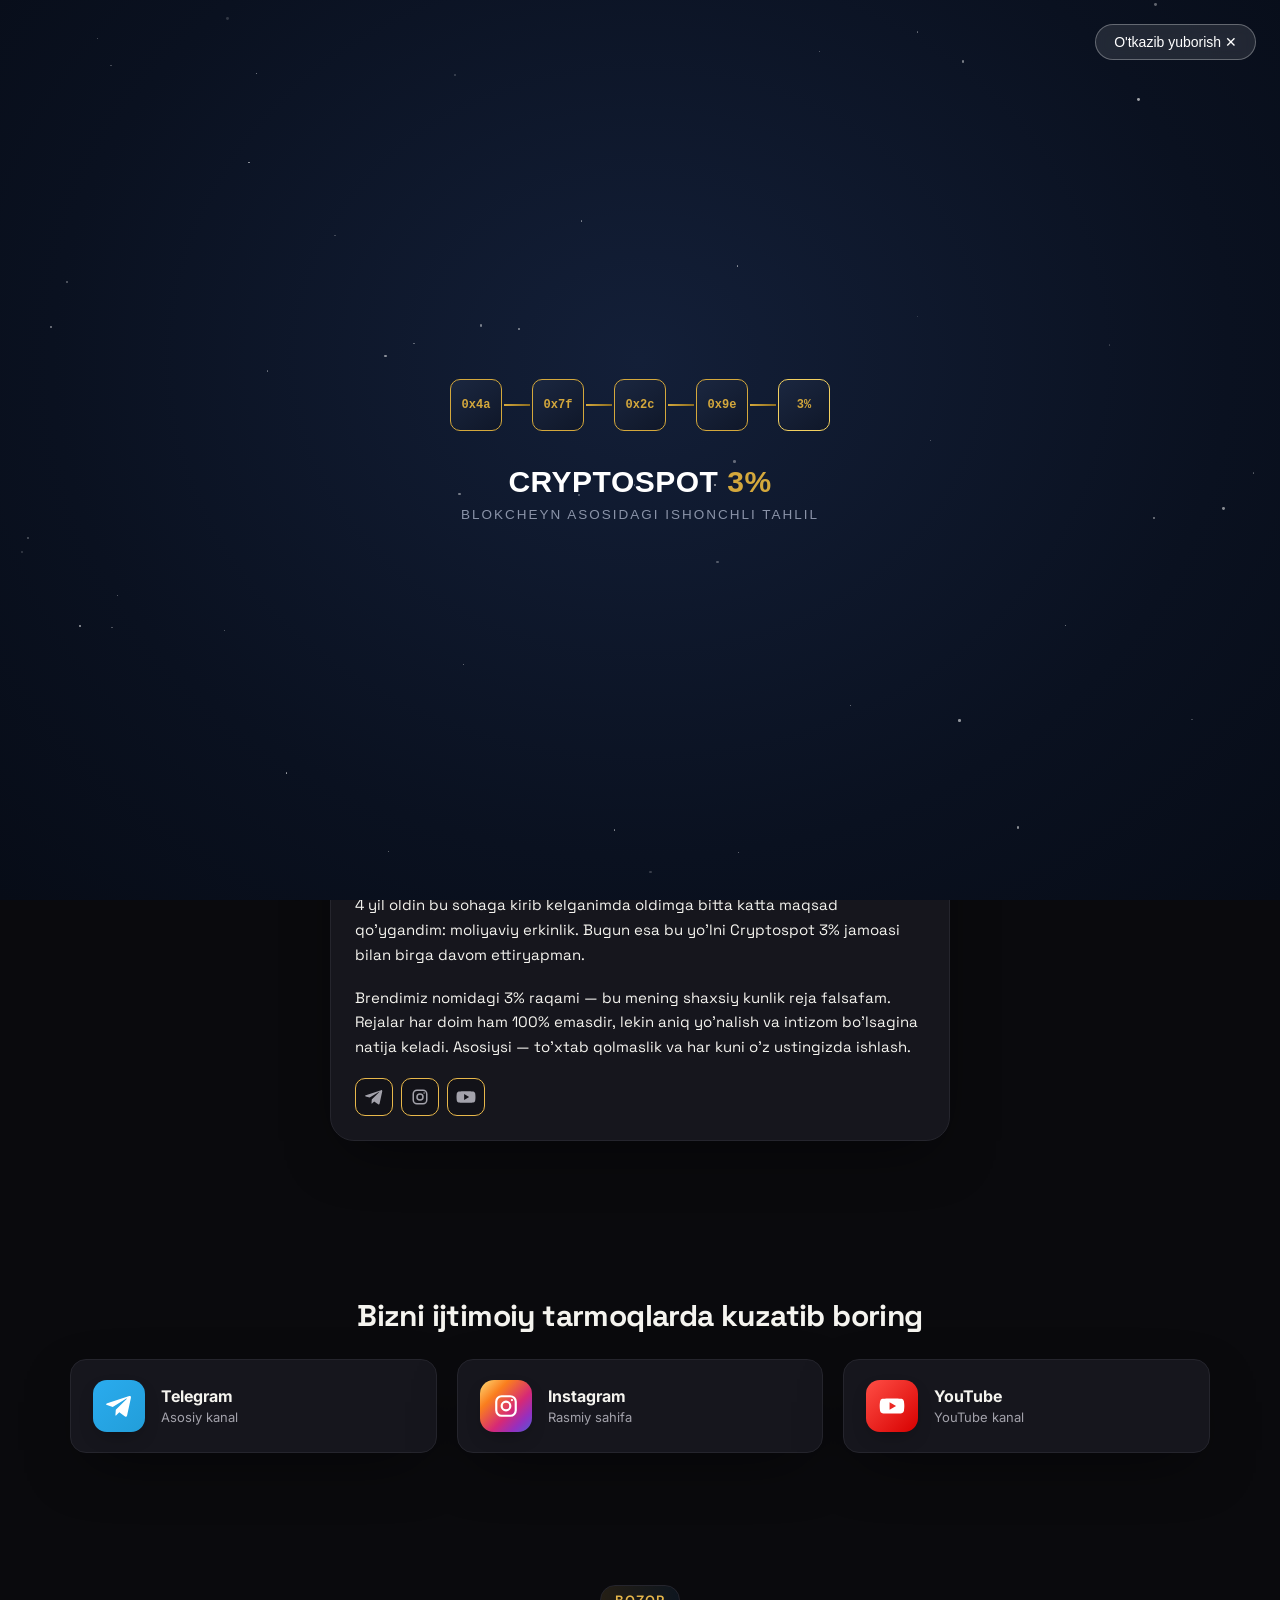
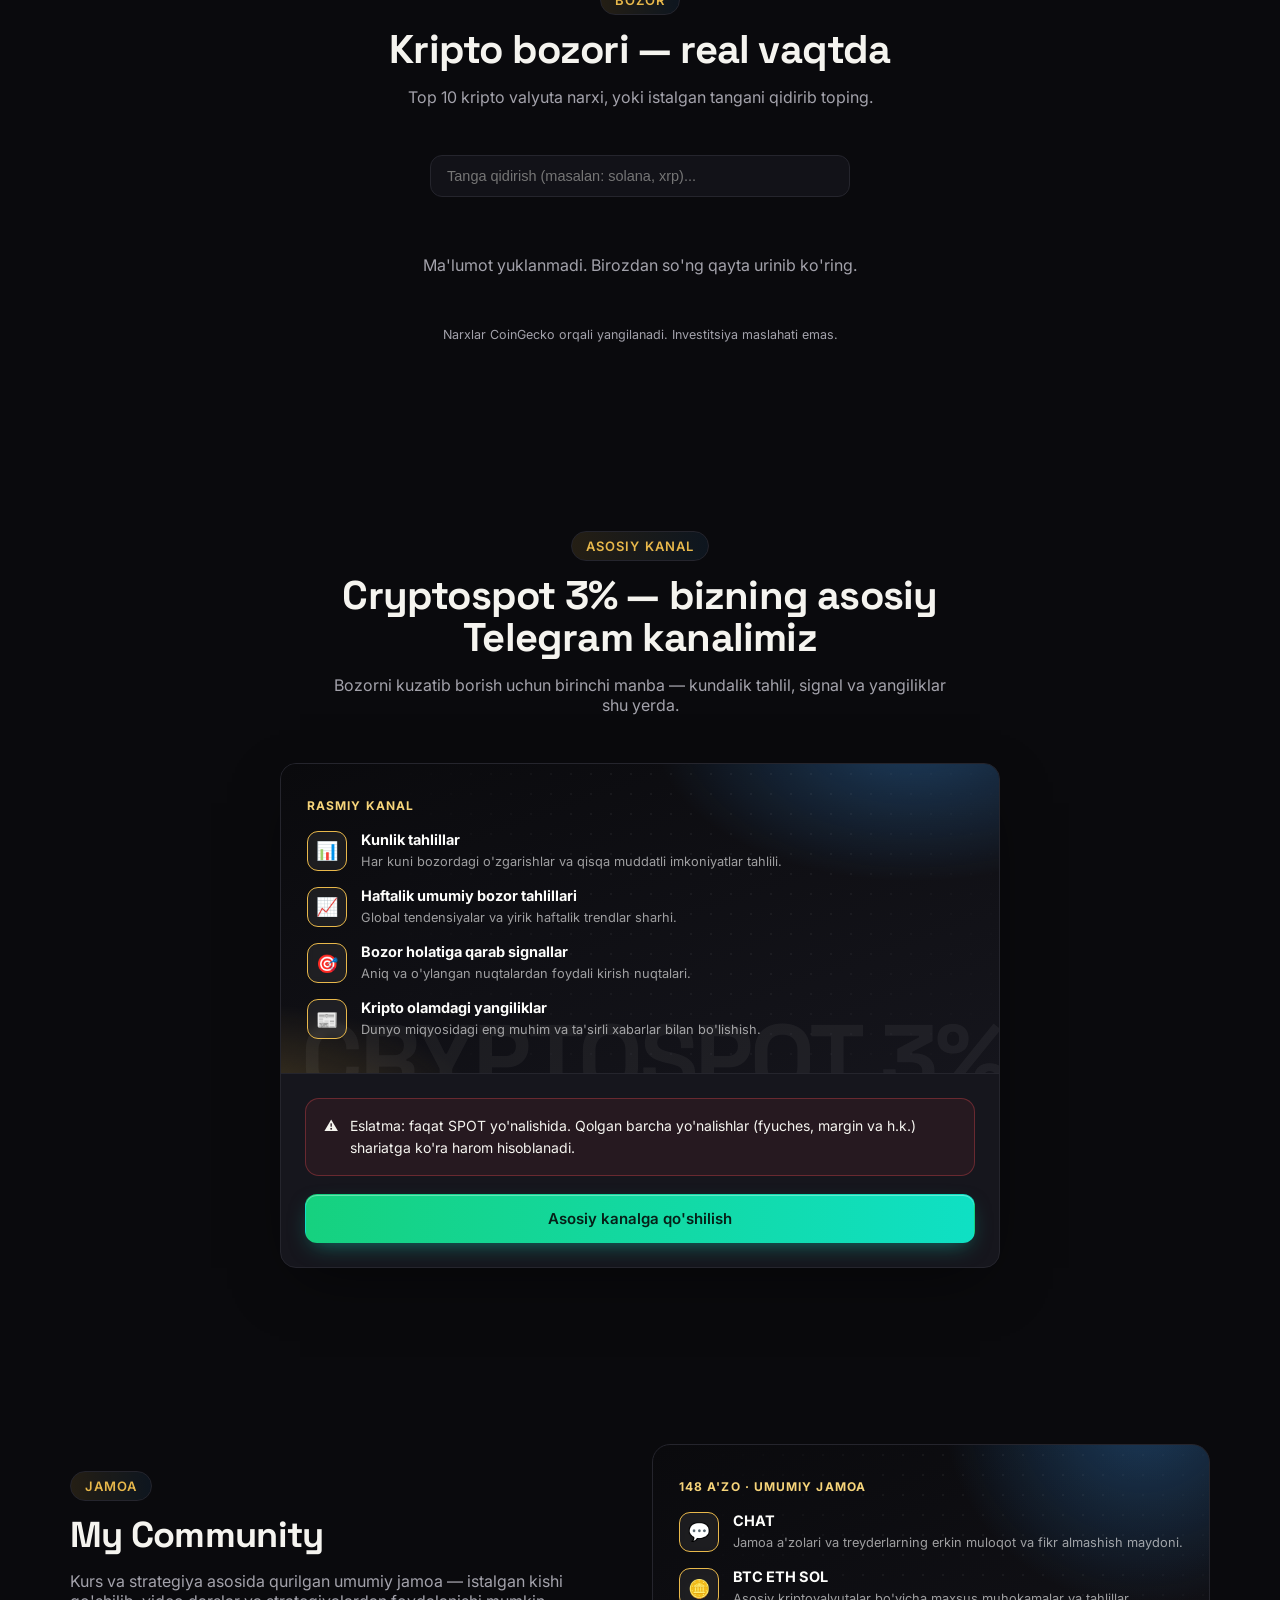
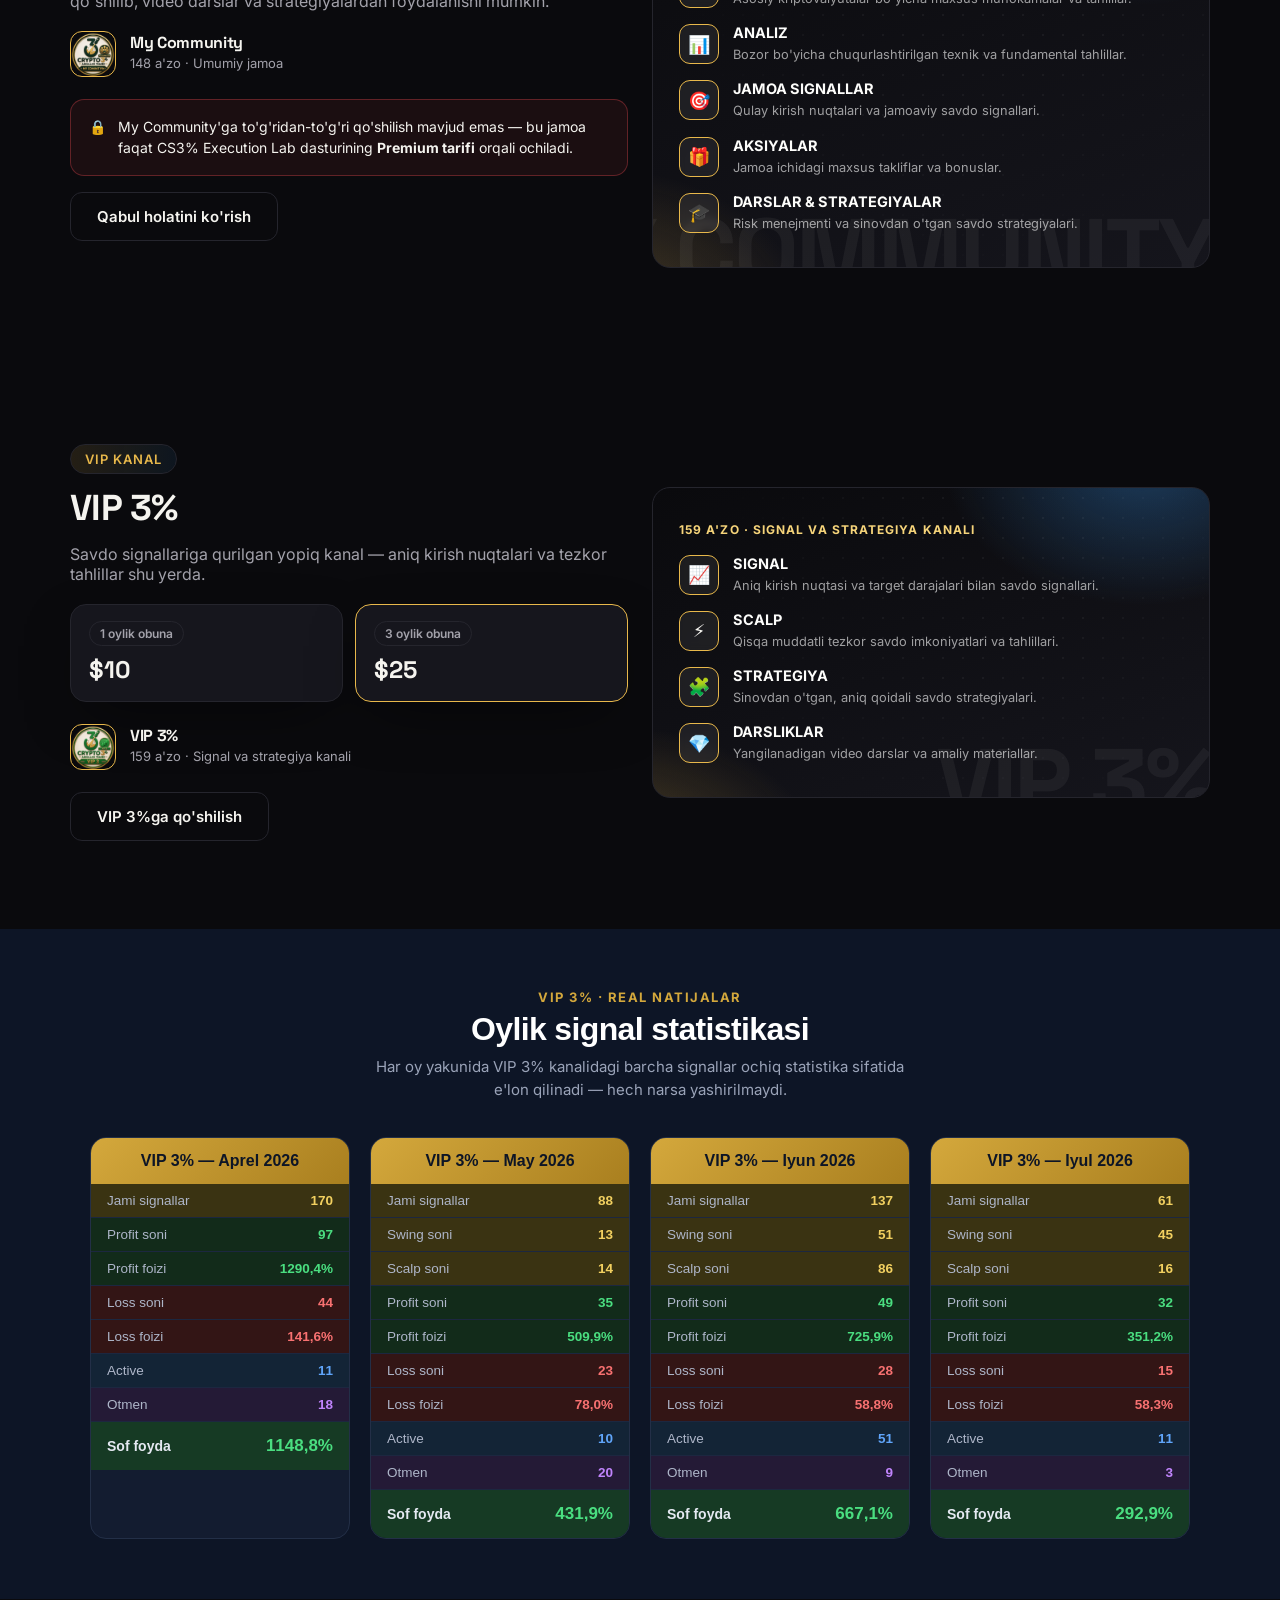
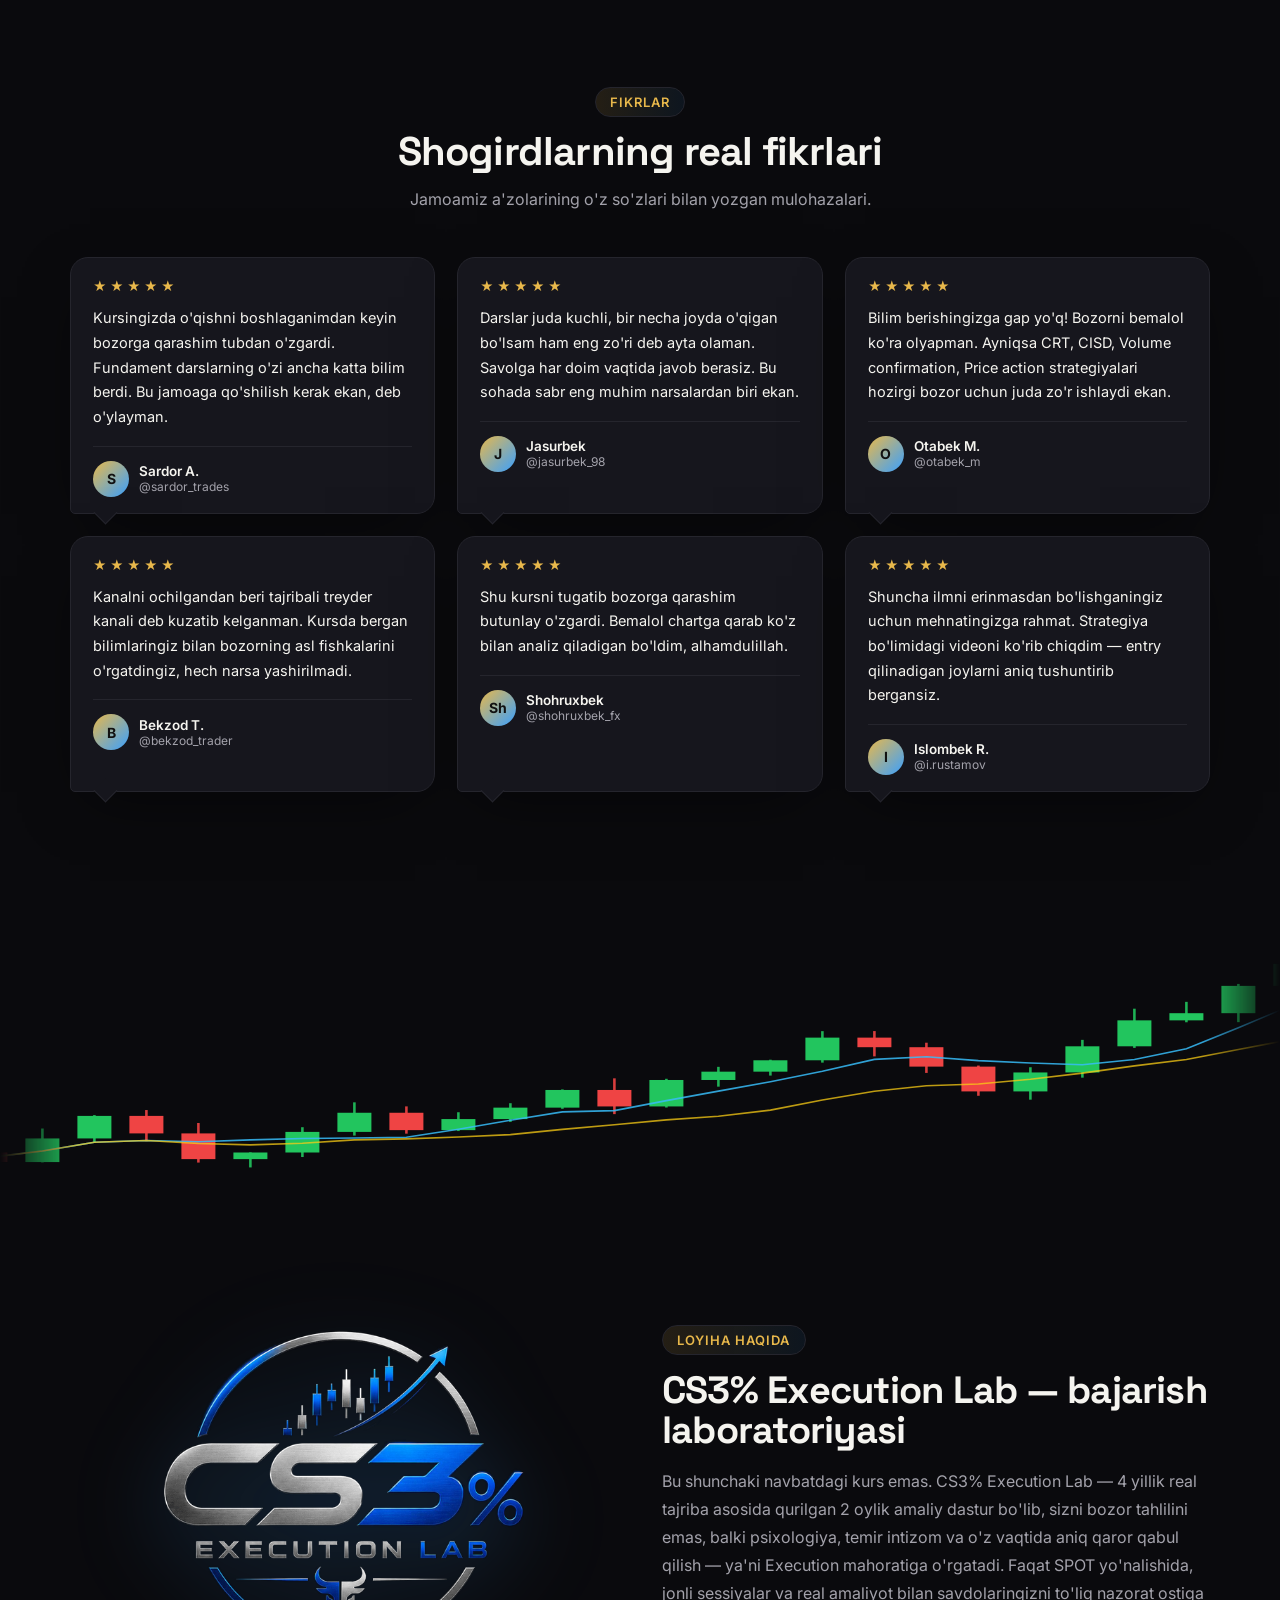
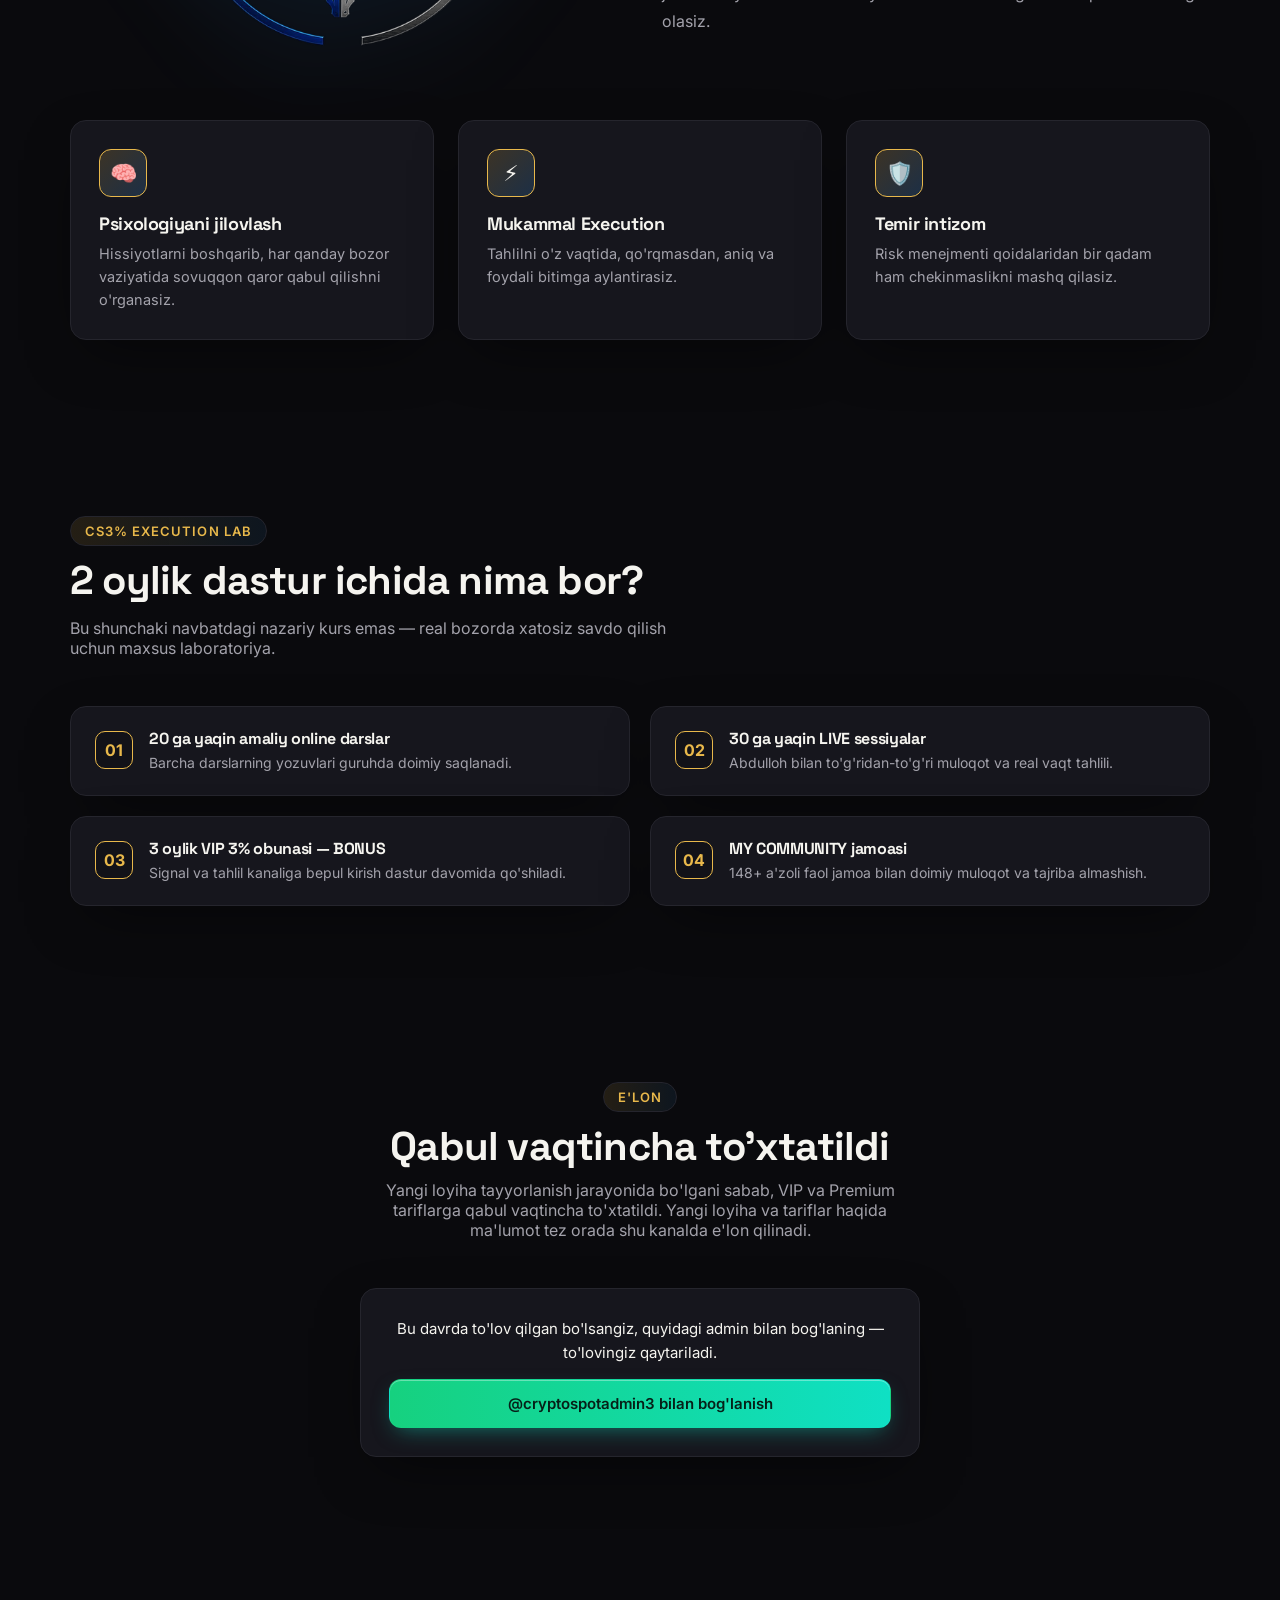
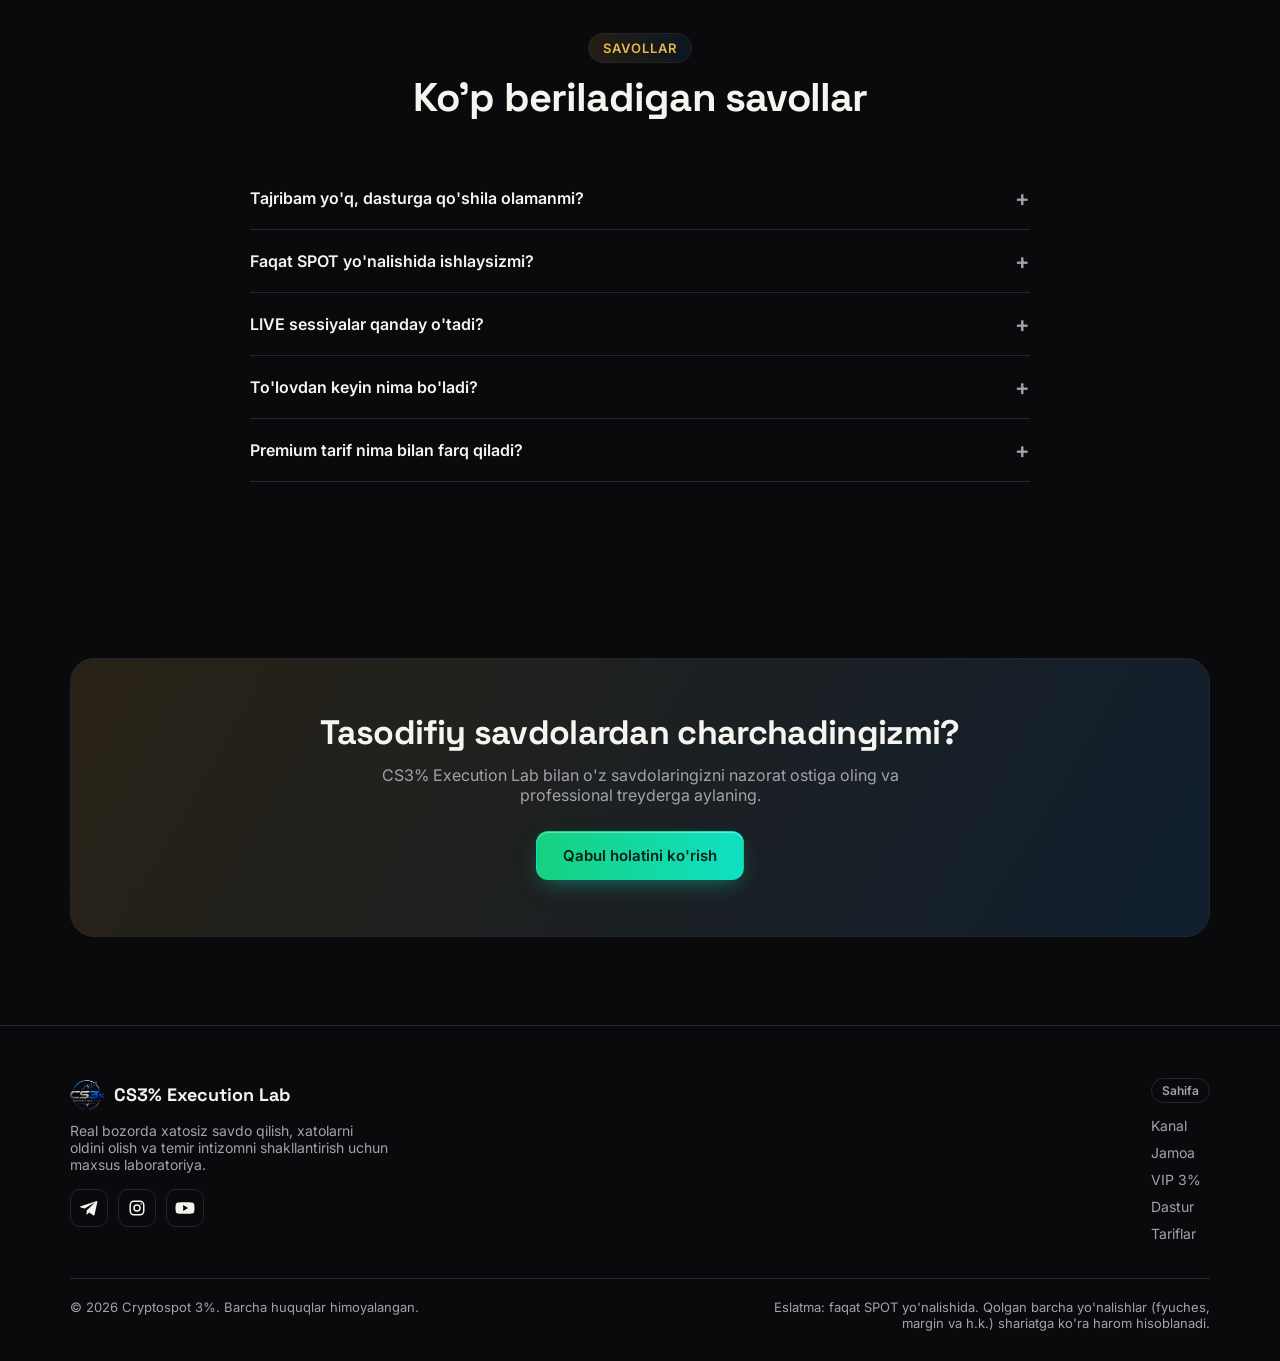
==== commit e0990a25: "Rename index-13.html to index.html" ====
--- a/index.html
+++ b/index.html
@@ -243,7 +243,27 @@
     </div>
     <p class="muted" style="text-align:center;font-size:12.5px;margin-top:16px">Narxlar CoinGecko orqali yangilanadi. Investitsiya maslahati emas.</p>
   </div>
-</section>
+
+  <!-- CHART MODAL -->
+  <div id="marketChartModal" style="display:none;position:fixed;inset:0;z-index:1000;background:rgba(0,0,0,0.75);padding:16px;box-sizing:border-box">
+    <div style="max-width:900px;margin:0 auto;background:var(--bg-alt,#11161d);border:1px solid var(--border,#232a35);border-radius:16px;overflow:hidden;display:flex;flex-direction:column;max-height:calc(100vh - 32px)">
+      <div style="display:flex;align-items:center;justify-content:space-between;padding:14px 18px;border-bottom:1px solid var(--border,#232a35)">
+        <div style="display:flex;align-items:center;gap:10px">
+          <img id="chartModalIcon" src="" alt="" width="24" height="24" style="border-radius:50%">
+          <b id="chartModalTitle" style="font-size:15px"></b>
+        </div>
+        <button id="chartModalClose" type="button" aria-label="Yopish" style="background:none;border:none;color:inherit;font-size:22px;line-height:1;cursor:pointer;padding:4px 8px">✕</button>
+      </div>
+      <div id="chartModalBody" style="flex:1;min-height:420px">
+        <div class="tradingview-widget-container" style="height:100%;width:100%">
+          <div id="tvChartContainer" style="height:100%;width:100%"></div>
+        </div>
+      </div>
+    </div>
+  </div>
+</section>
+
+<script src="https://s3.tradingview.com/tv.js"></script>
 
 <script>
 (function(){
@@ -262,7 +282,7 @@
     var change = coin.price_change_percentage_24h;
     var changeStr = (change === null || change === undefined) ? '—' : (change >= 0 ? '+' : '') + change.toFixed(2) + '%';
     var changeColor = change >= 0 ? '#22c55e' : '#ef4444';
-    return '<div class="card" style="display:flex;align-items:center;gap:14px;padding:14px 18px">' +
+    return '<div class="card market-row" data-symbol="' + coin.symbol.toUpperCase() + '" data-name="' + coin.name + '" data-image="' + coin.image + '" style="display:flex;align-items:center;gap:14px;padding:14px 18px;cursor:pointer">' +
       '<img src="' + coin.image + '" alt="" width="28" height="28" style="border-radius:50%;flex-shrink:0">' +
       '<div style="flex:1;min-width:0">' +
         '<div style="font-weight:700;font-size:14.5px">' + coin.name + '</div>' +
@@ -340,6 +360,72 @@
     if (!e.target.closest('#marketSearchResults') && e.target.id !== 'marketSearch'){
       resultsEl.style.display = 'none';
     }
+  });
+
+  // ---- TradingView chart modal ----
+  var chartModal = document.getElementById('marketChartModal');
+  var chartModalTitle = document.getElementById('chartModalTitle');
+  var chartModalIcon = document.getElementById('chartModalIcon');
+  var chartModalClose = document.getElementById('chartModalClose');
+  var tvContainerId = 'tvChartContainer';
+
+  function openChart(symbol, name, image){
+    chartModalTitle.textContent = name + ' / USDT';
+    chartModalIcon.src = image;
+    chartModal.style.display = 'block';
+    document.body.style.overflow = 'hidden';
+
+    var container = document.getElementById(tvContainerId);
+    container.innerHTML = '';
+
+    function createWidget(){
+      new TradingView.widget({
+        autosize: true,
+        symbol: 'BINANCE:' + symbol + 'USDT',
+        interval: '60',
+        timezone: 'Etc/UTC',
+        theme: 'dark',
+        style: '1',
+        locale: 'ru',
+        toolbar_bg: '#11161d',
+        enable_publishing: false,
+        allow_symbol_change: true,
+        hide_top_toolbar: false,
+        container_id: tvContainerId
+      });
+    }
+
+    if (window.TradingView && window.TradingView.widget){
+      createWidget();
+    } else {
+      // tv.js hali yuklanmagan bo'lsa, kutib turamiz
+      var waitTimer = setInterval(function(){
+        if (window.TradingView && window.TradingView.widget){
+          clearInterval(waitTimer);
+          createWidget();
+        }
+      }, 150);
+    }
+  }
+
+  function closeChart(){
+    chartModal.style.display = 'none';
+    document.body.style.overflow = '';
+    document.getElementById(tvContainerId).innerHTML = '';
+  }
+
+  topEl.addEventListener('click', function(e){
+    var row = e.target.closest('.market-row');
+    if (!row) return;
+    openChart(row.getAttribute('data-symbol'), row.getAttribute('data-name'), row.getAttribute('data-image'));
+  });
+
+  chartModalClose.addEventListener('click', closeChart);
+  chartModal.addEventListener('click', function(e){
+    if (e.target === chartModal) closeChart();
+  });
+  document.addEventListener('keydown', function(e){
+    if (e.key === 'Escape' && chartModal.style.display === 'block') closeChart();
   });
 })();
 </script>
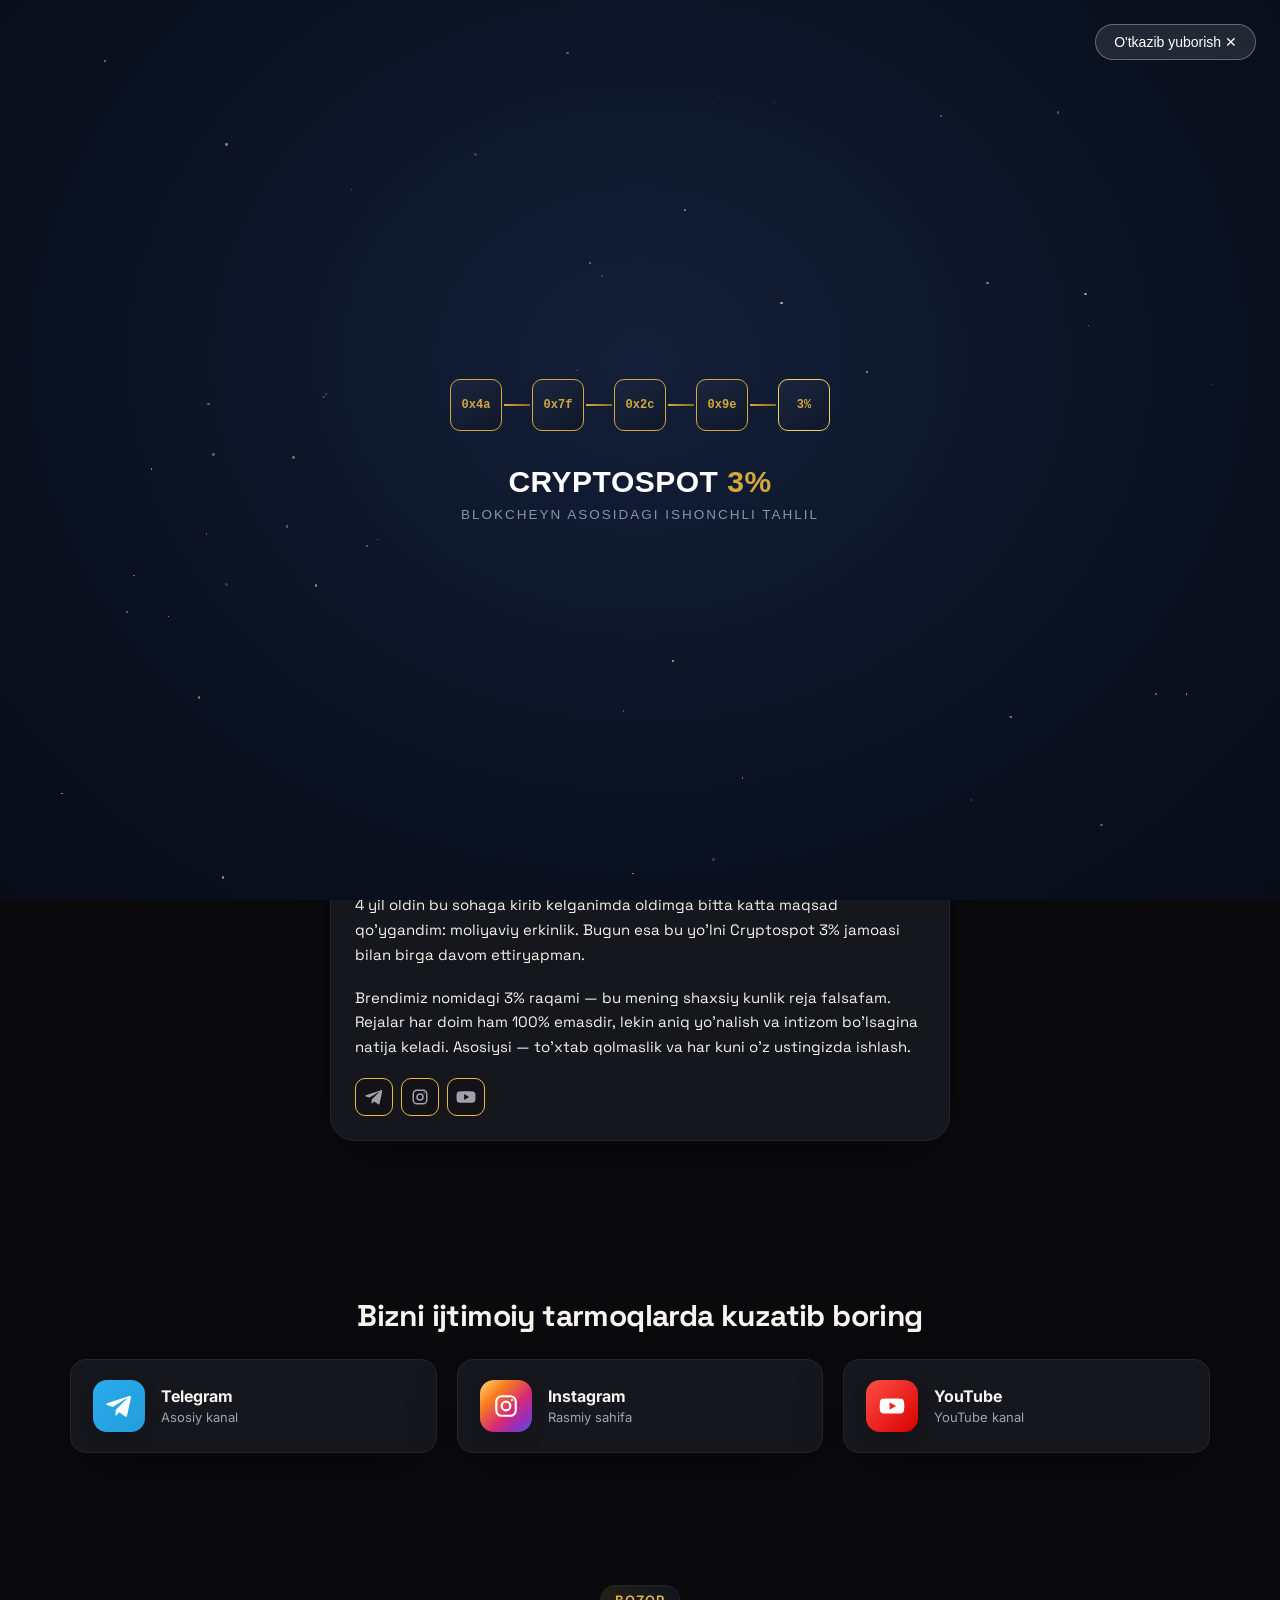
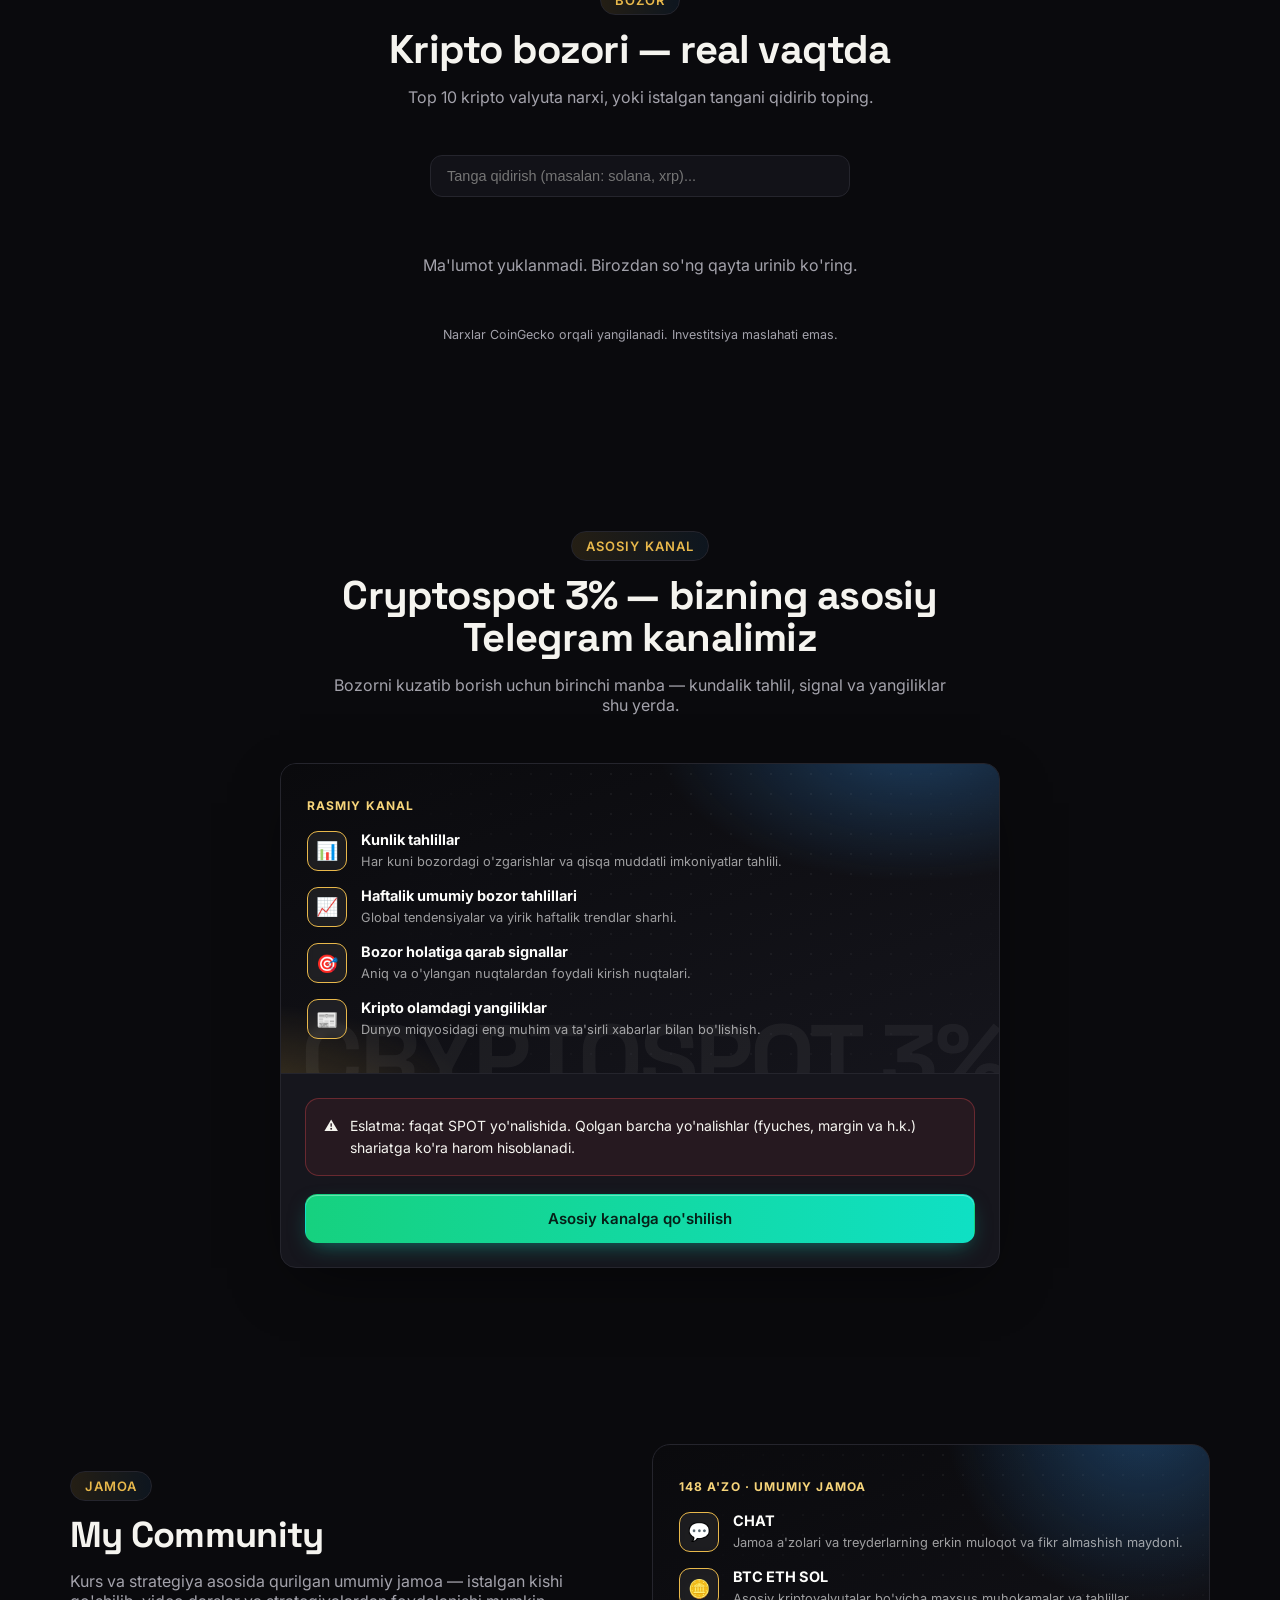
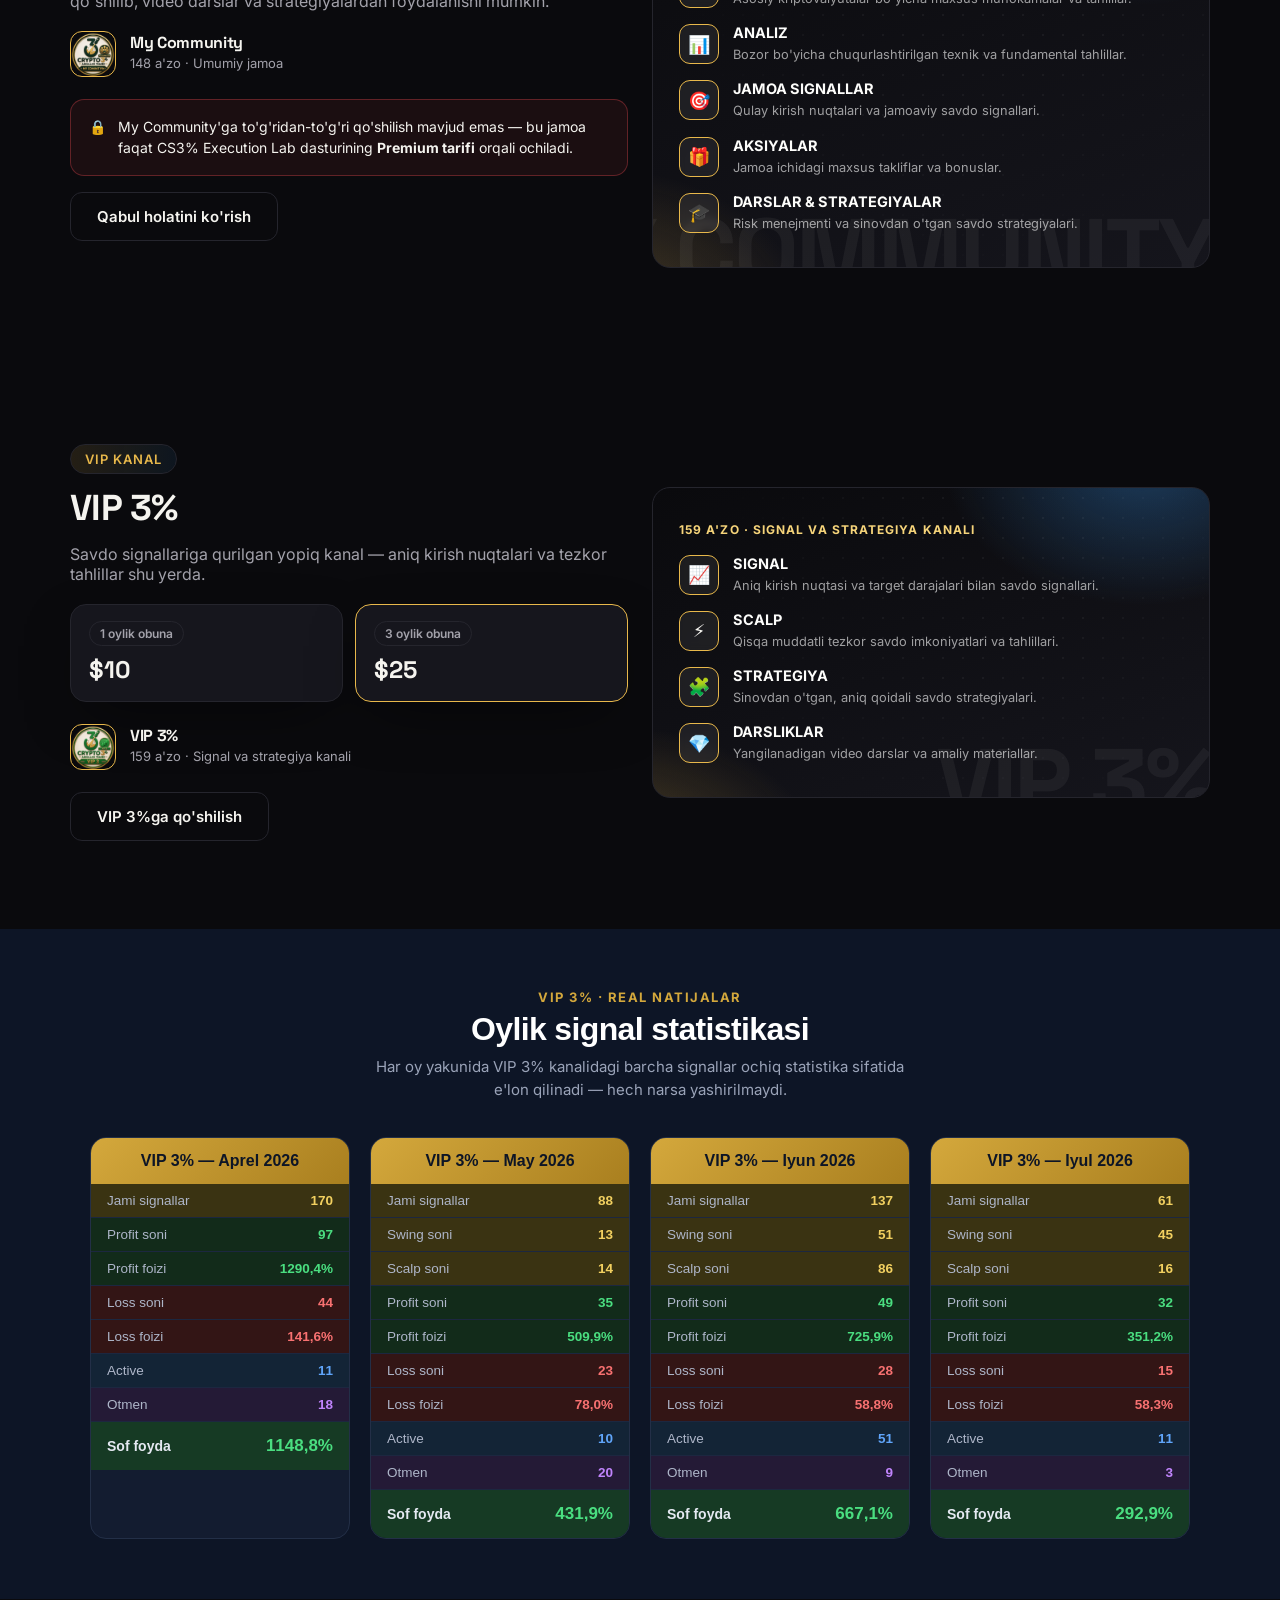
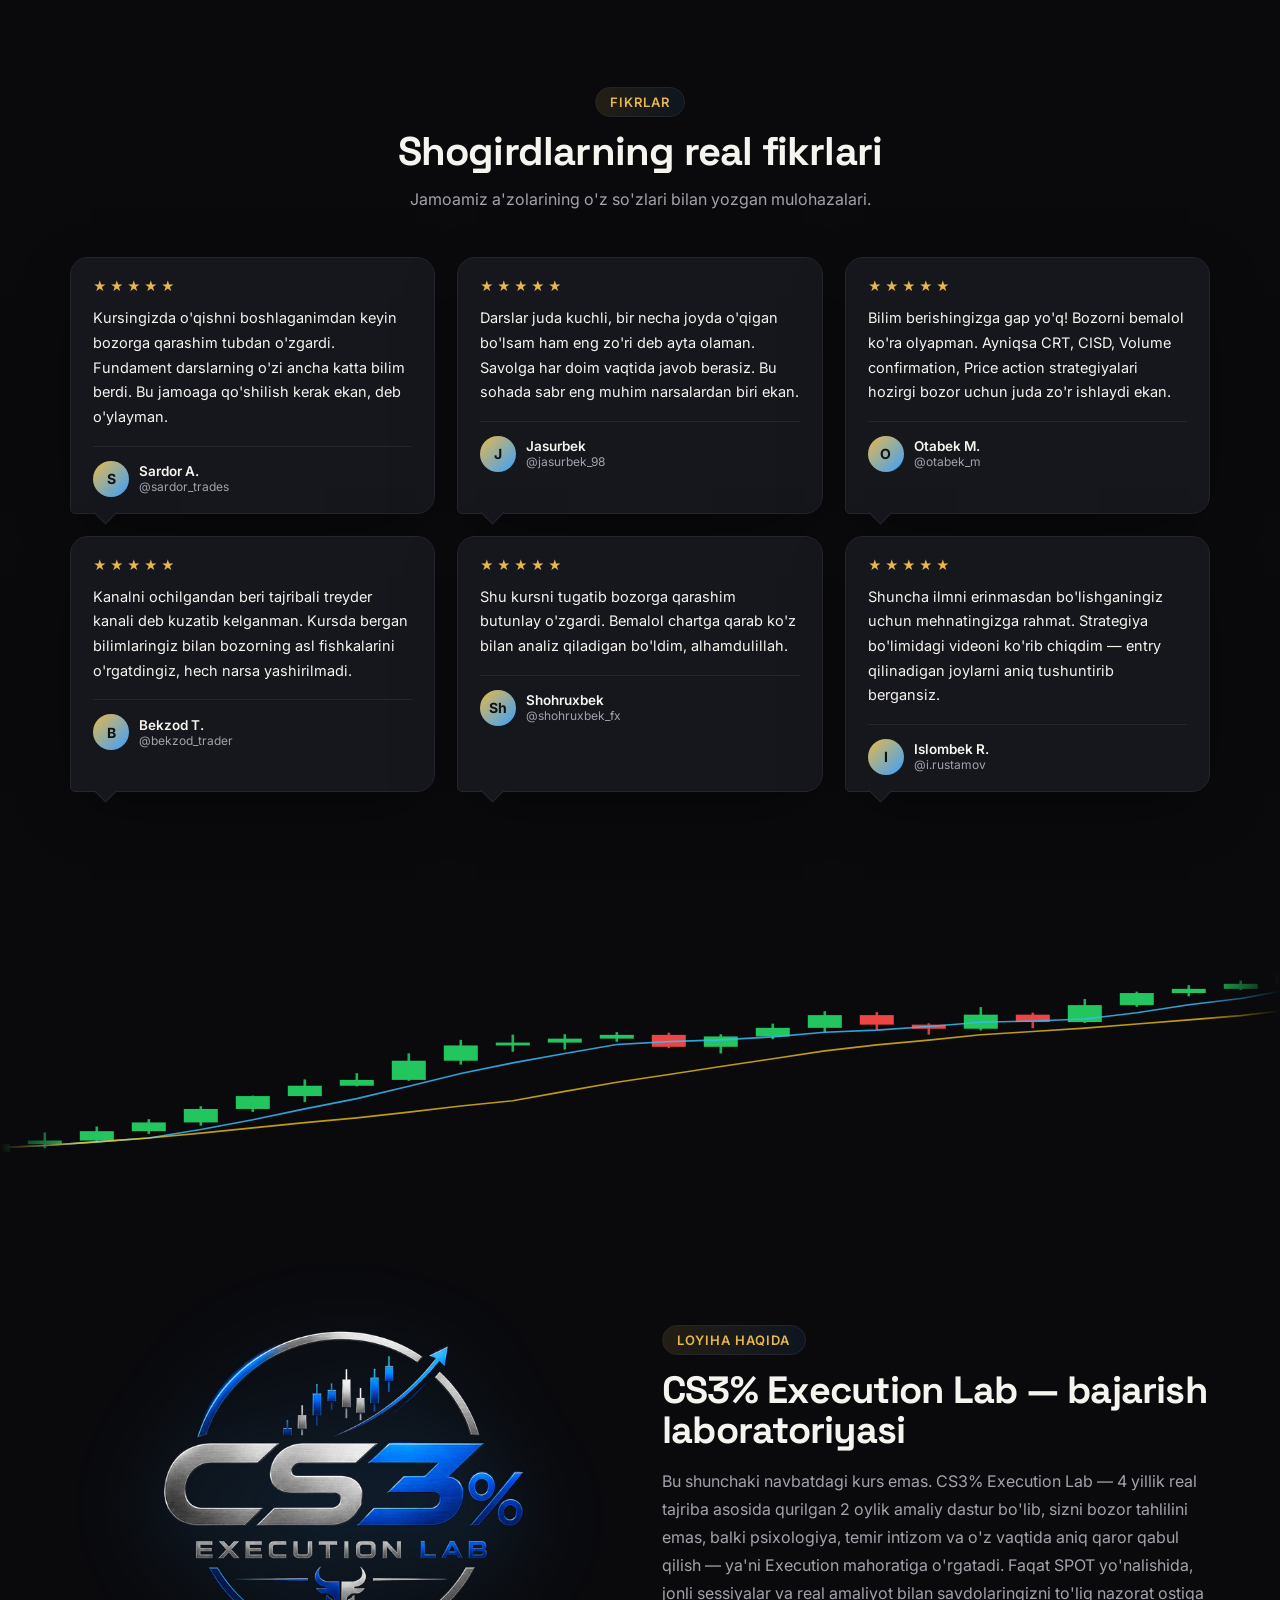
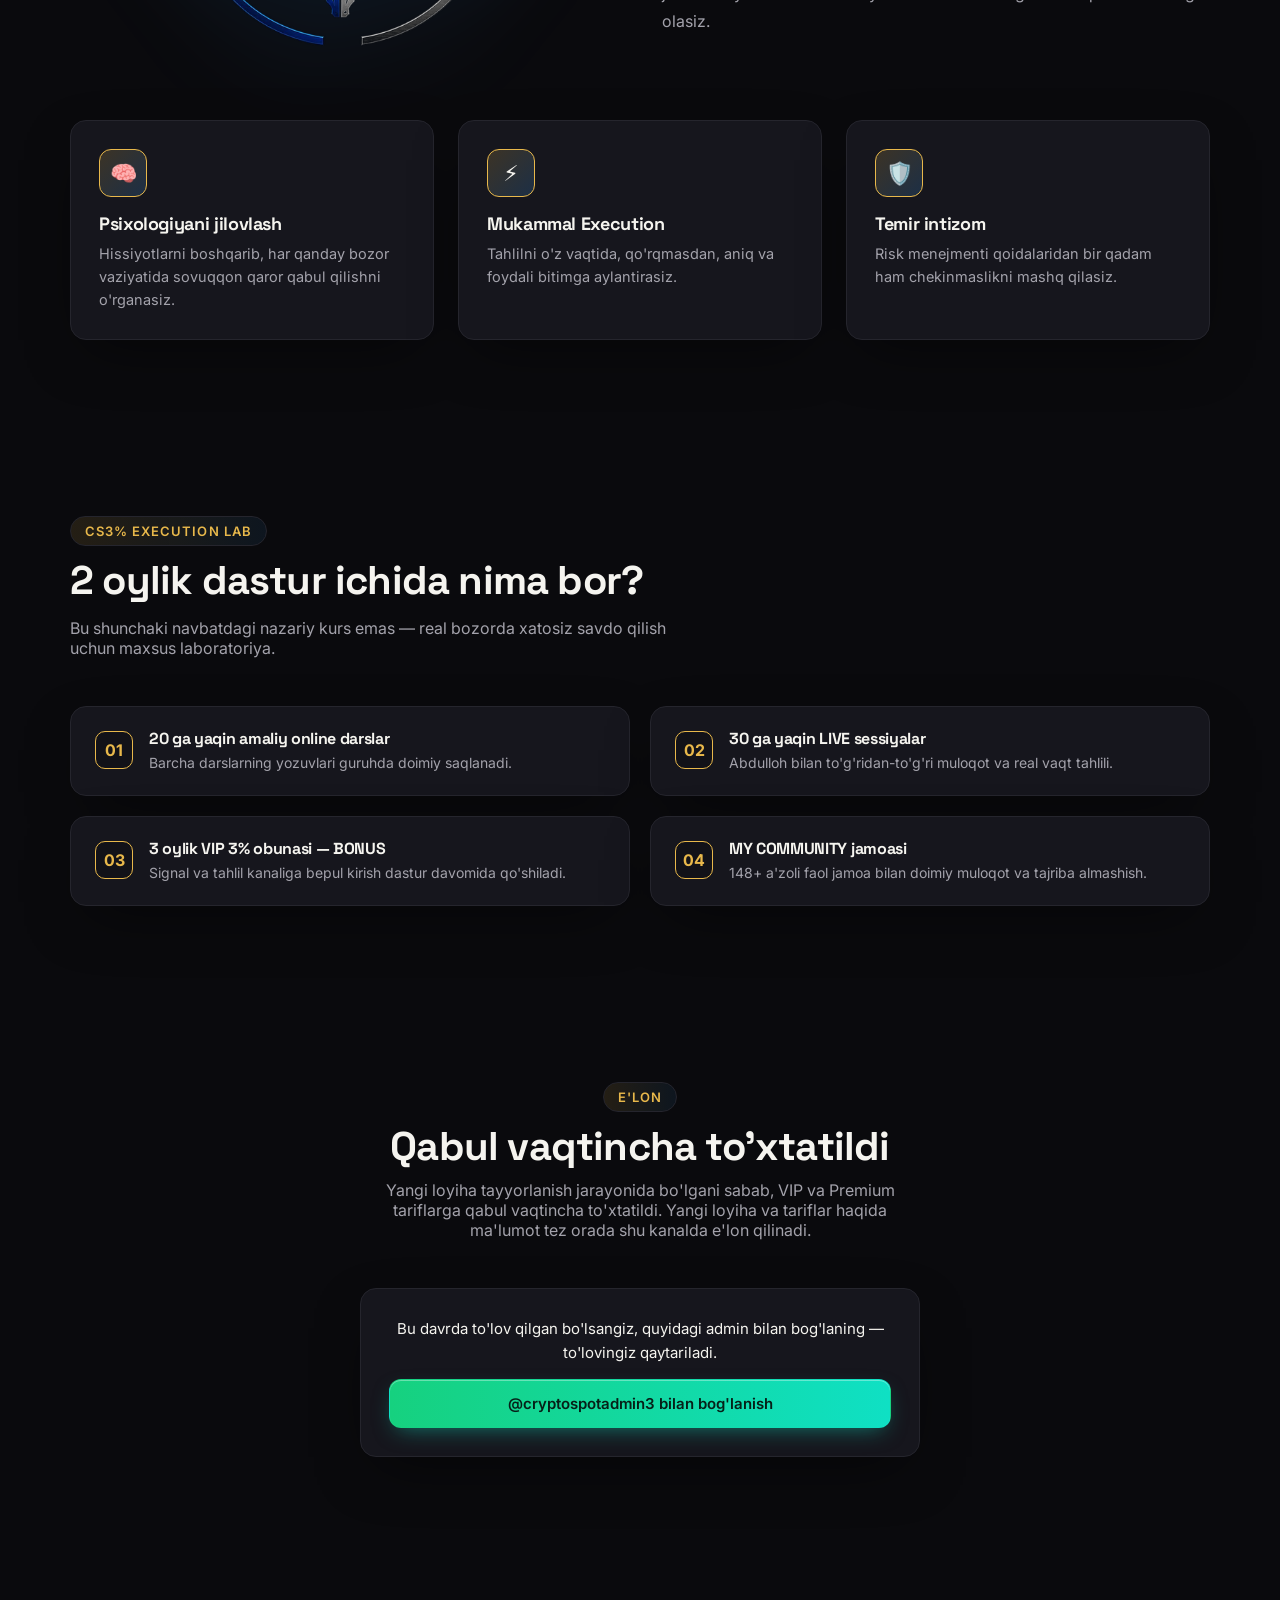
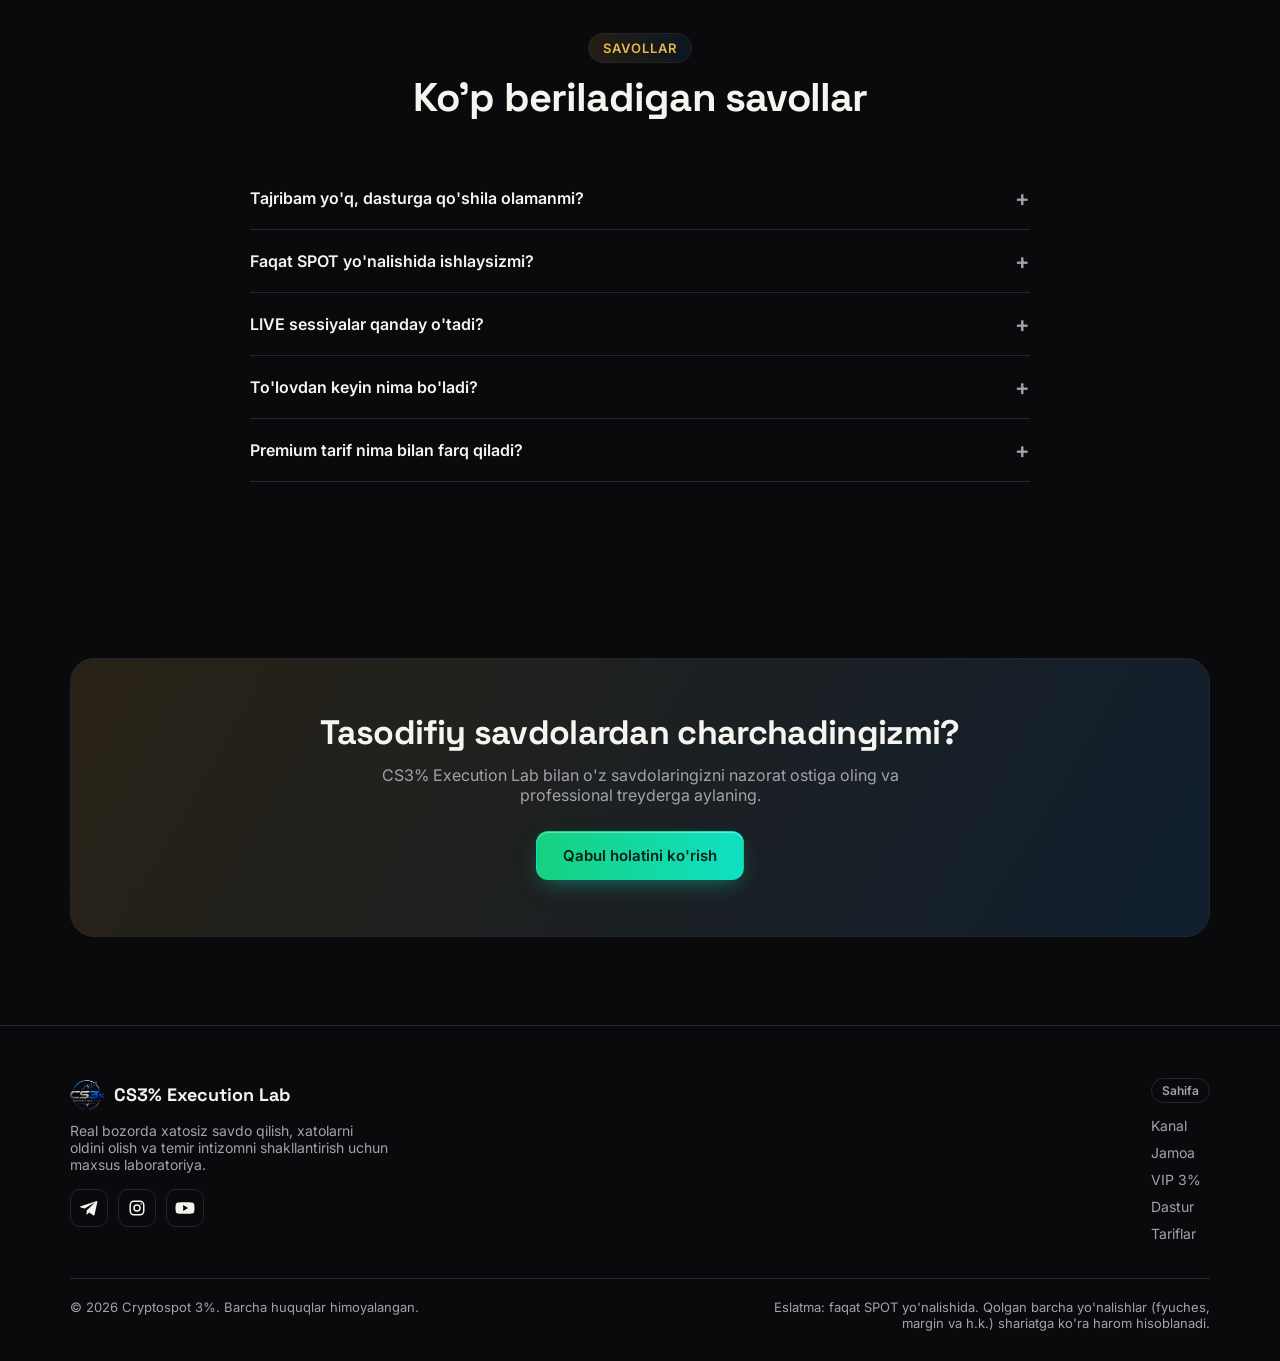
==== commit ab72c27b: "Rename index-13-1.html to index.html" ====
--- a/index.html
+++ b/index.html
@@ -246,15 +246,15 @@
 
   <!-- CHART MODAL -->
   <div id="marketChartModal" style="display:none;position:fixed;inset:0;z-index:1000;background:rgba(0,0,0,0.75);padding:16px;box-sizing:border-box">
-    <div style="max-width:900px;margin:0 auto;background:var(--bg-alt,#11161d);border:1px solid var(--border,#232a35);border-radius:16px;overflow:hidden;display:flex;flex-direction:column;max-height:calc(100vh - 32px)">
-      <div style="display:flex;align-items:center;justify-content:space-between;padding:14px 18px;border-bottom:1px solid var(--border,#232a35)">
+    <div style="max-width:900px;height:calc(100vh - 32px);max-height:calc(100vh - 32px);margin:0 auto;background:var(--bg-alt,#11161d);border:1px solid var(--border,#232a35);border-radius:16px;overflow:hidden;display:flex;flex-direction:column">
+      <div style="display:flex;align-items:center;justify-content:space-between;padding:14px 18px;border-bottom:1px solid var(--border,#232a35);flex-shrink:0">
         <div style="display:flex;align-items:center;gap:10px">
           <img id="chartModalIcon" src="" alt="" width="24" height="24" style="border-radius:50%">
           <b id="chartModalTitle" style="font-size:15px"></b>
         </div>
         <button id="chartModalClose" type="button" aria-label="Yopish" style="background:none;border:none;color:inherit;font-size:22px;line-height:1;cursor:pointer;padding:4px 8px">✕</button>
       </div>
-      <div id="chartModalBody" style="flex:1;min-height:420px">
+      <div id="chartModalBody" style="flex:1 1 auto;min-height:0">
         <div class="tradingview-widget-container" style="height:100%;width:100%">
           <div id="tvChartContainer" style="height:100%;width:100%"></div>
         </div>
@@ -715,28 +715,48 @@
   const GAP = 18;           // shamlar orasidagi masofa
   const SPEED = 0.6;        // px/frame - siljish tezligi
 
-  // --- Narx generatori: cheksiz, tasodifiy lekin umumiy trend yuqoriga ---
-  let price = 100;
+  // --- Narx manbai: CoinGecko'dan haqiqiy BTC/USD tarixiy narxlar (OHLC) ---
+  // Internet yo'q yoki API javob bermasa, zaxira sifatida tasodifiy generator ishlatiladi.
   let candles = [];
   let scrollX = 0;
-
-  function nextCandle(){
-    const open = price;
-    // umumiy trend yuqoriga, vaqti-vaqti bilan kichik pastga tortilish
+  let ready = false;
+
+  function fallbackCandle(price){
     const bias = Math.random() < 0.78 ? 1 : -1;
-    const move = (Math.random() * 3 + 0.5) * bias;
-    let close = open + move;
-    const high = Math.max(open, close) + Math.random() * 1.5;
-    const low  = Math.min(open, close) - Math.random() * 1.2;
-    price = close;
-    // narx juda pasayib ketmasligi uchun asta sozlash
-    if (price < 60) price += 8;
-    if (price > 220) price -= 6;
-    return { open, close, high, low, up: close >= open };
-  }
-
-  function seed(count){
-    for(let i=0;i<count;i++) candles.push(nextCandle());
+    const move = (Math.random() * price * 0.006 + price * 0.001) * bias;
+    let close = price + move;
+    const high = Math.max(price, close) + Math.random() * price * 0.003;
+    const low  = Math.min(price, close) - Math.random() * price * 0.0025;
+    return { open: price, close, high, low, up: close >= price };
+  }
+
+  function buildFallback(count, startPrice){
+    const arr = [];
+    let p = startPrice || 100;
+    for(let i=0;i<count;i++){
+      const c = fallbackCandle(p);
+      p = c.close;
+      arr.push(c);
+    }
+    return arr;
+  }
+
+  async function loadRealCandles(){
+    try{
+      const res = await fetch('https://api.coingecko.com/api/v3/coins/bitcoin/ohlc?vs_currency=usd&days=30');
+      const data = await res.json();
+      if (!Array.isArray(data) || data.length < 10) throw new Error('bad data');
+      const real = data.map(function(d){
+        // d = [timestamp, open, high, low, close]
+        const open = d[1], high = d[2], low = d[3], close = d[4];
+        return { open, high, low, close, up: close >= open };
+      });
+      candles = real;
+      ready = true;
+    }catch(e){
+      // API mavjud bo'lmasa, zaxira animatsiya bilan davom etamiz
+      if (!candles.length) candles = buildFallback(120, 100);
+    }
   }
 
   // --- Indikator (harakatlanuvchi o'rtacha) hisoblash ---
@@ -751,17 +771,33 @@
     return res;
   }
 
+  // massiv chekli (haqiqiy tarixiy ma'lumot), shuning uchun cheksiz aylanish uchun
+  // indeksni massiv uzunligiga nisbatan aylantirib (modulo) olamiz
+  function candleAt(i){
+    const n = candles.length;
+    return candles[((i % n) + n) % n];
+  }
+
+  let ma1 = [], ma2 = [];
+  function rebuildIndicators(){
+    ma1 = movingAverage(candles, 5);
+    ma2 = movingAverage(candles, 12);
+  }
+
   function draw(){
     ctx.clearRect(0,0,W,H);
-
-    const totalW = candles.length * (CANDLE_W+GAP);
-    // narxlar diapazonini topib, canvasga moslashtirish
-    const visibleFrom = Math.max(0, Math.floor(scrollX/(CANDLE_W+GAP)) - 1);
-    const visibleTo = Math.min(candles.length, visibleFrom + Math.ceil(W/(CANDLE_W+GAP)) + 3);
-    const visible = candles.slice(visibleFrom, visibleTo);
+    if (!candles.length){ requestAnimationFrame(draw); return; }
+
+    const step = CANDLE_W+GAP;
+    const visibleFrom = Math.floor(scrollX/step) - 1;
+    const visibleTo = visibleFrom + Math.ceil(W/step) + 3;
 
     let lo = Infinity, hi = -Infinity;
-    visible.forEach(c=>{ lo=Math.min(lo,c.low); hi=Math.max(hi,c.high); });
+    for(let i=visibleFrom;i<visibleTo;i++){
+      const c = candleAt(i);
+      lo = Math.min(lo, c.low);
+      hi = Math.max(hi, c.high);
+    }
     if (!isFinite(lo)) { lo = 0; hi = 1; }
     const pad = (hi-lo)*0.15 || 1;
     lo -= pad; hi += pad;
@@ -772,8 +808,8 @@
 
     // shamlarni chizish
     for(let i=visibleFrom;i<visibleTo;i++){
-      const c = candles[i];
-      const x = i*(CANDLE_W+GAP) - scrollX;
+      const c = candleAt(i);
+      const x = i*step - scrollX;
       if (x < -CANDLE_W || x > W+CANDLE_W) continue;
 
       const yOpen = yFor(c.open);
@@ -795,18 +831,17 @@
     }
 
     // indikator chiziqlarini chizish (2 xil moving average)
-    const ma1 = movingAverage(candles, 5);
-    const ma2 = movingAverage(candles, 12);
-
     function drawLine(data, color){
+      if (!data.length) return;
       ctx.strokeStyle = color;
       ctx.lineWidth = 1.6;
       ctx.beginPath();
       let started = false;
       for(let i=visibleFrom;i<visibleTo;i++){
-        const x = i*(CANDLE_W+GAP) - scrollX + CANDLE_W/2;
+        const x = i*step - scrollX + CANDLE_W/2;
         if (x < -20 || x > W+20) continue;
-        const y = yFor(data[i]);
+        const n = data.length;
+        const y = yFor(data[((i % n) + n) % n]);
         if(!started){ ctx.moveTo(x,y); started = true; }
         else ctx.lineTo(x,y);
       }
@@ -815,29 +850,25 @@
     drawLine(ma1, COLOR_MA1);
     drawLine(ma2, COLOR_MA2);
 
-    // scroll pozitsiyasini oshirish - cheksiz siljish
+    // scroll pozitsiyasini oshirish - cheksiz siljish (haqiqiy narx tarixi doim aylanib turadi)
     scrollX += SPEED;
-
-    // scroll juda uzoqqa ketsa, boshini "unutib", massivni siljitib
-    // shu tariqa xotira cheksiz o'smaydi va animatsiya hech qachon
-    // "qaytadan boshlanmaydi" - doim yangi shamlar generatsiya bo'lib boradi
-    const candleStep = CANDLE_W+GAP;
-    if (scrollX > candleStep * 40){
-      const shift = 20;
-      candles.splice(0, shift);
-      scrollX -= shift*candleStep;
-    }
-    // oxiriga yetganda yangi shamlar qo'shib boramiz (cheksiz generatsiya)
-    while (candles.length < Math.ceil(W/(CANDLE_W+GAP)) + 60){
-      candles.push(nextCandle());
-    }
+    // xotira cheksiz o'smasligi uchun scrollX'ni davriy ravishda kichraytiramiz
+    const cycle = step * candles.length;
+    if (scrollX > cycle) scrollX -= cycle;
 
     requestAnimationFrame(draw);
   }
 
   resize();
-  seed(Math.ceil(window.innerWidth/(CANDLE_W+GAP)) + 80);
+  // API javobini kutar ekanmiz, zaxira animatsiya bilan darhol boshlaymiz
+  candles = buildFallback(80, 100);
+  rebuildIndicators();
   requestAnimationFrame(draw);
+
+  loadRealCandles().then(function(){
+    rebuildIndicators();
+    scrollX = 0; // haqiqiy ma'lumot bilan yangi tsikldan boshlaymiz
+  });
 })();
 </script>
 <!-- ================================================================
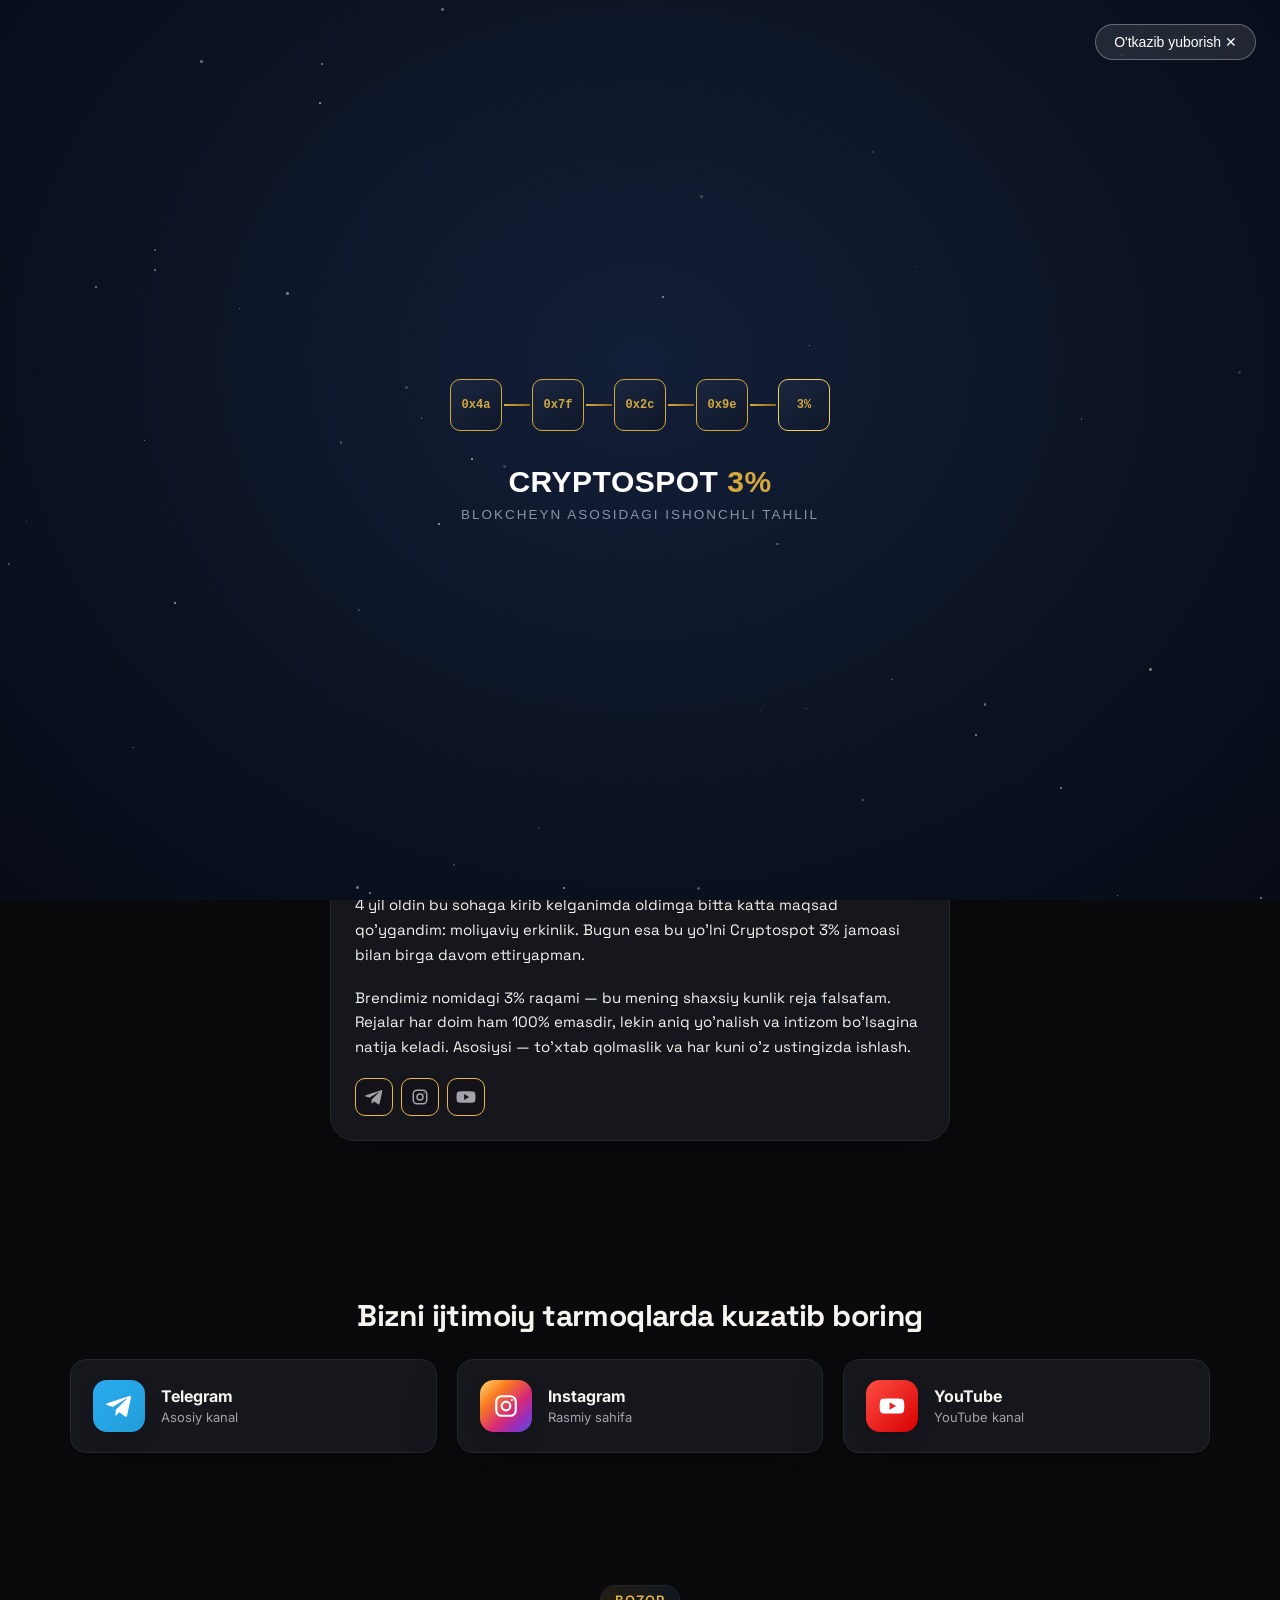
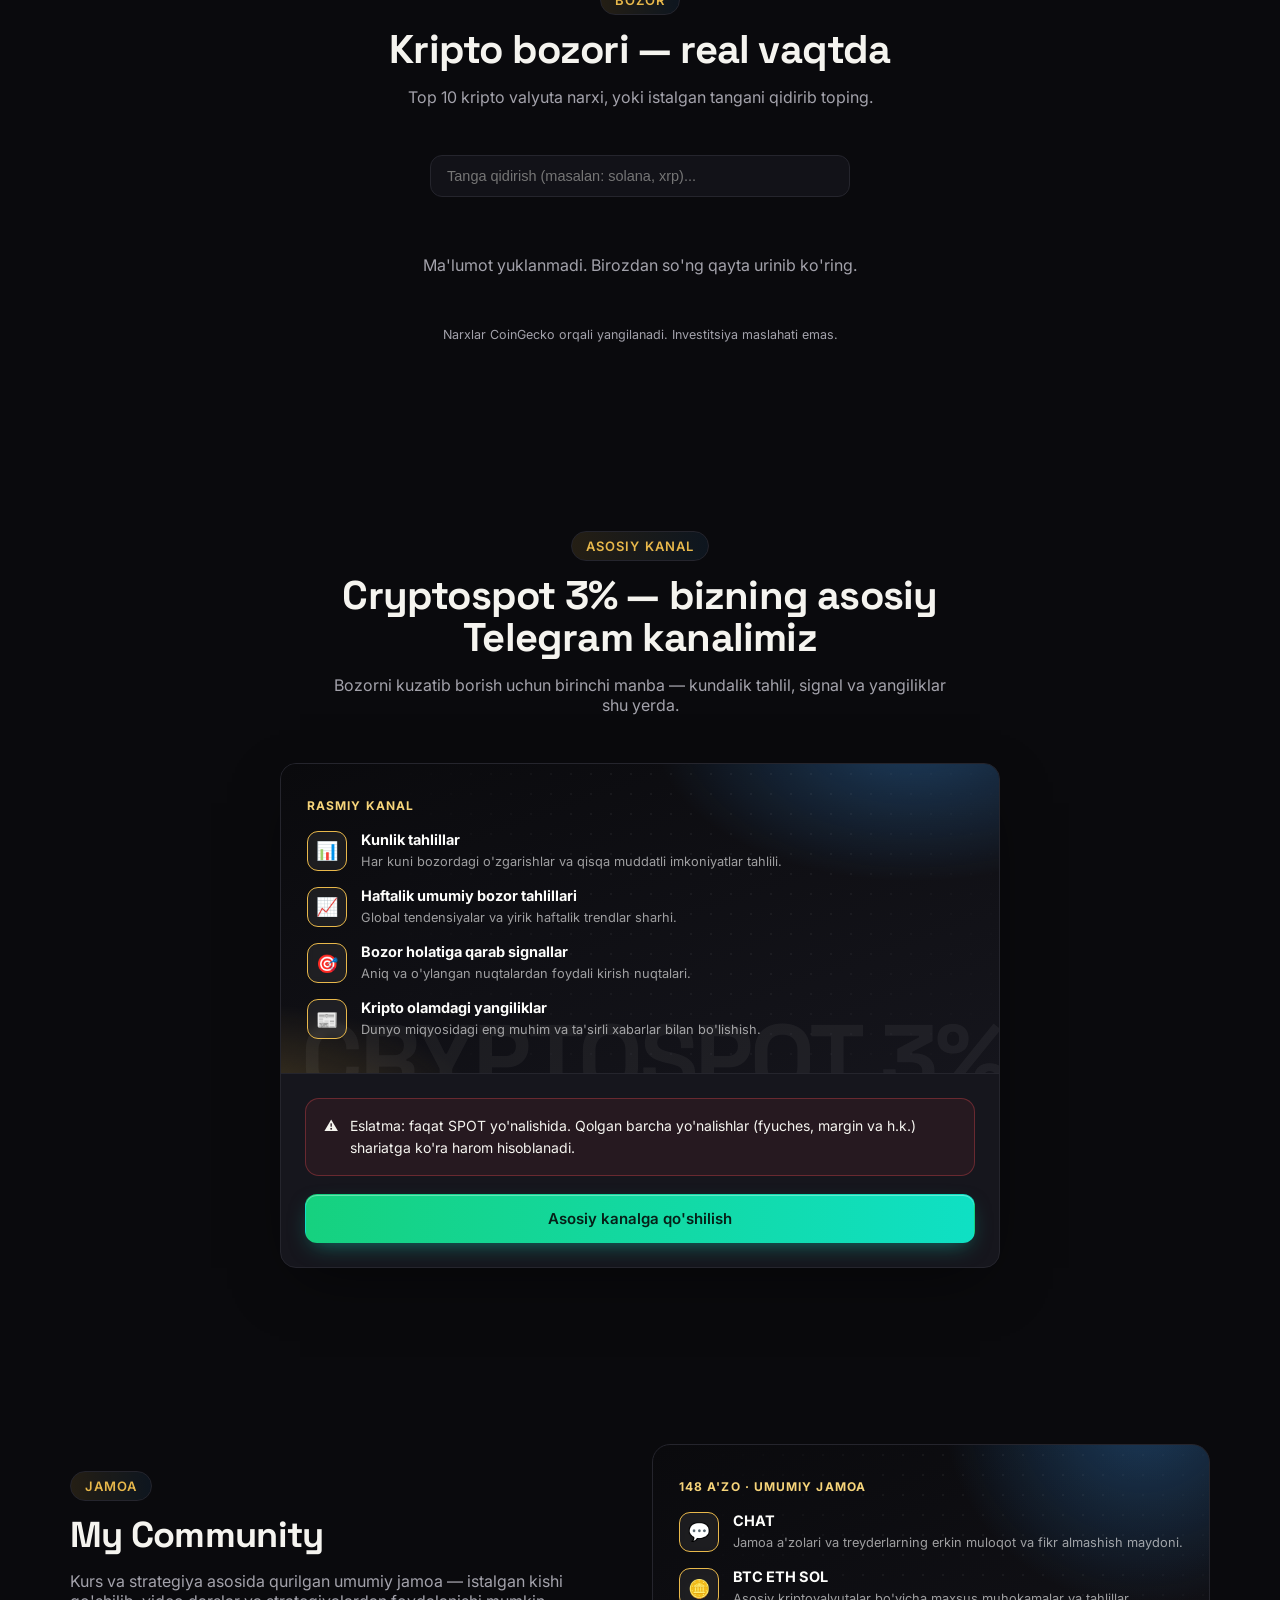
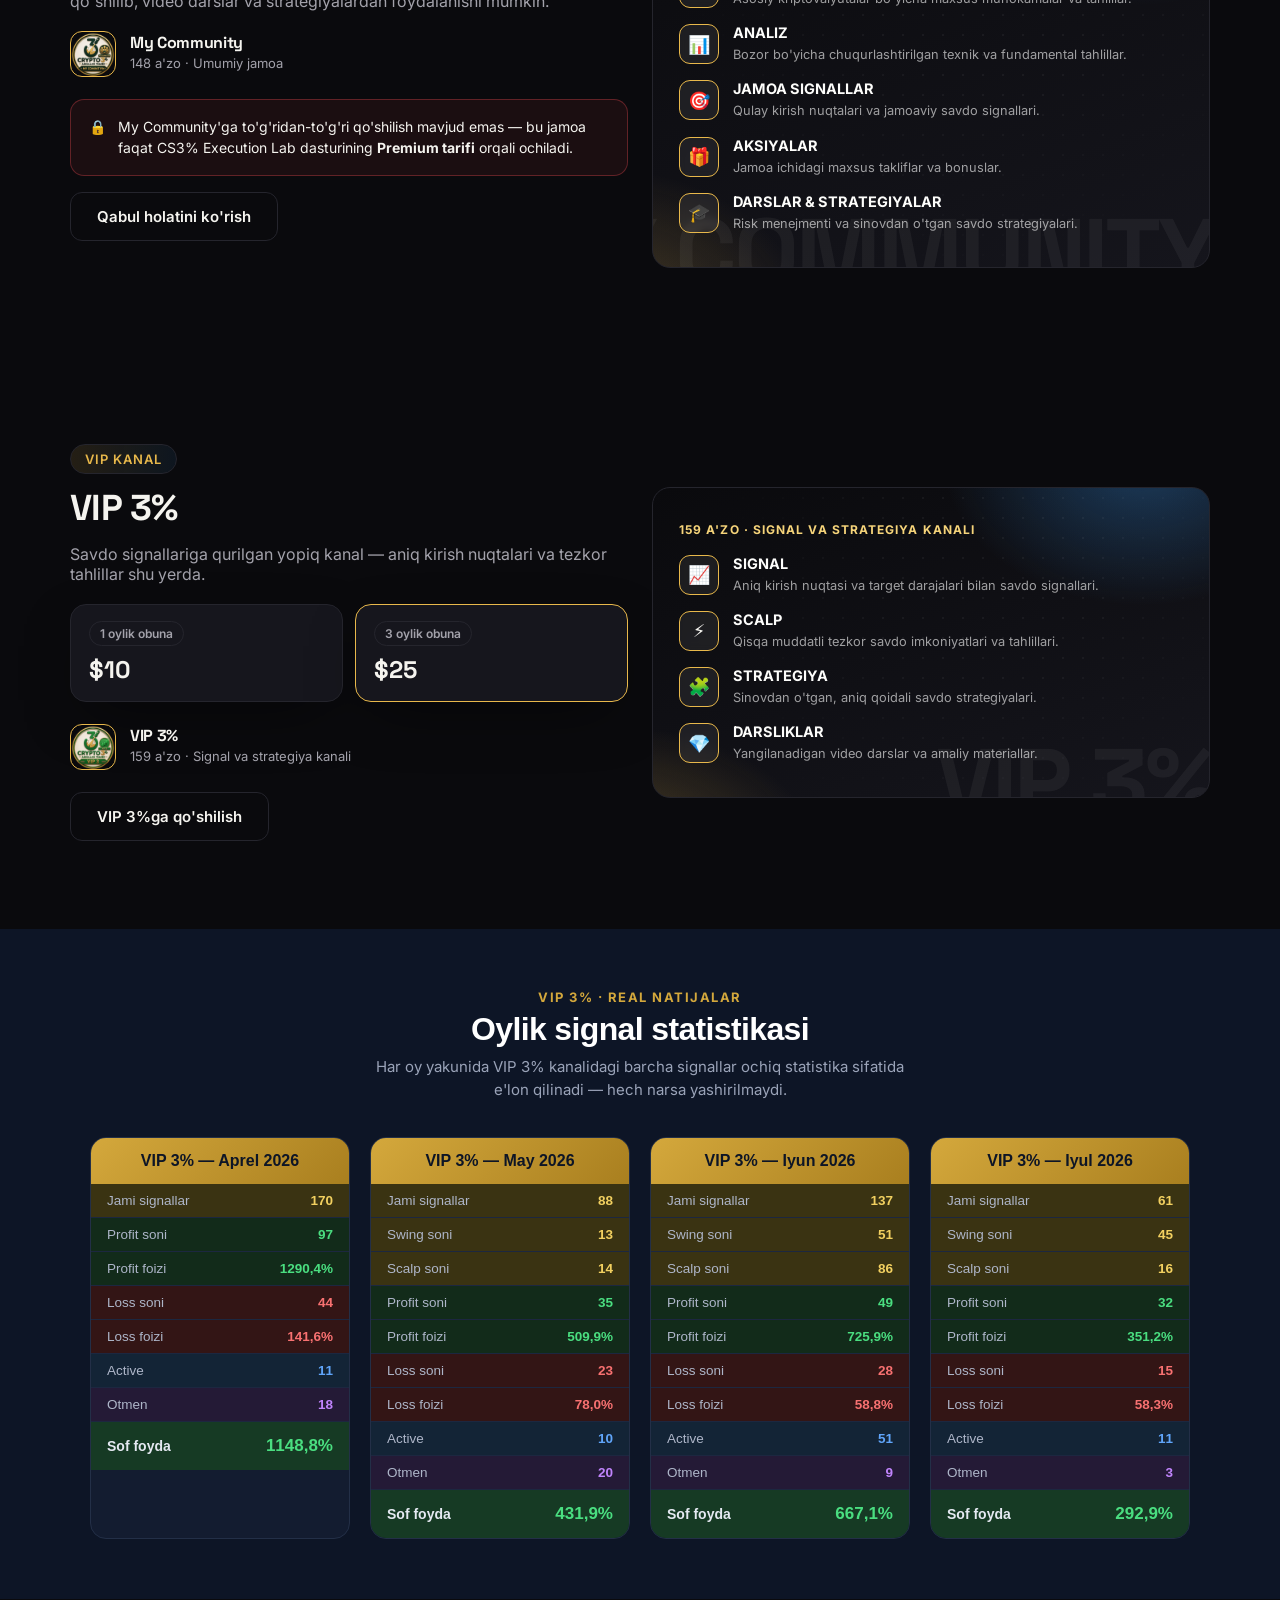
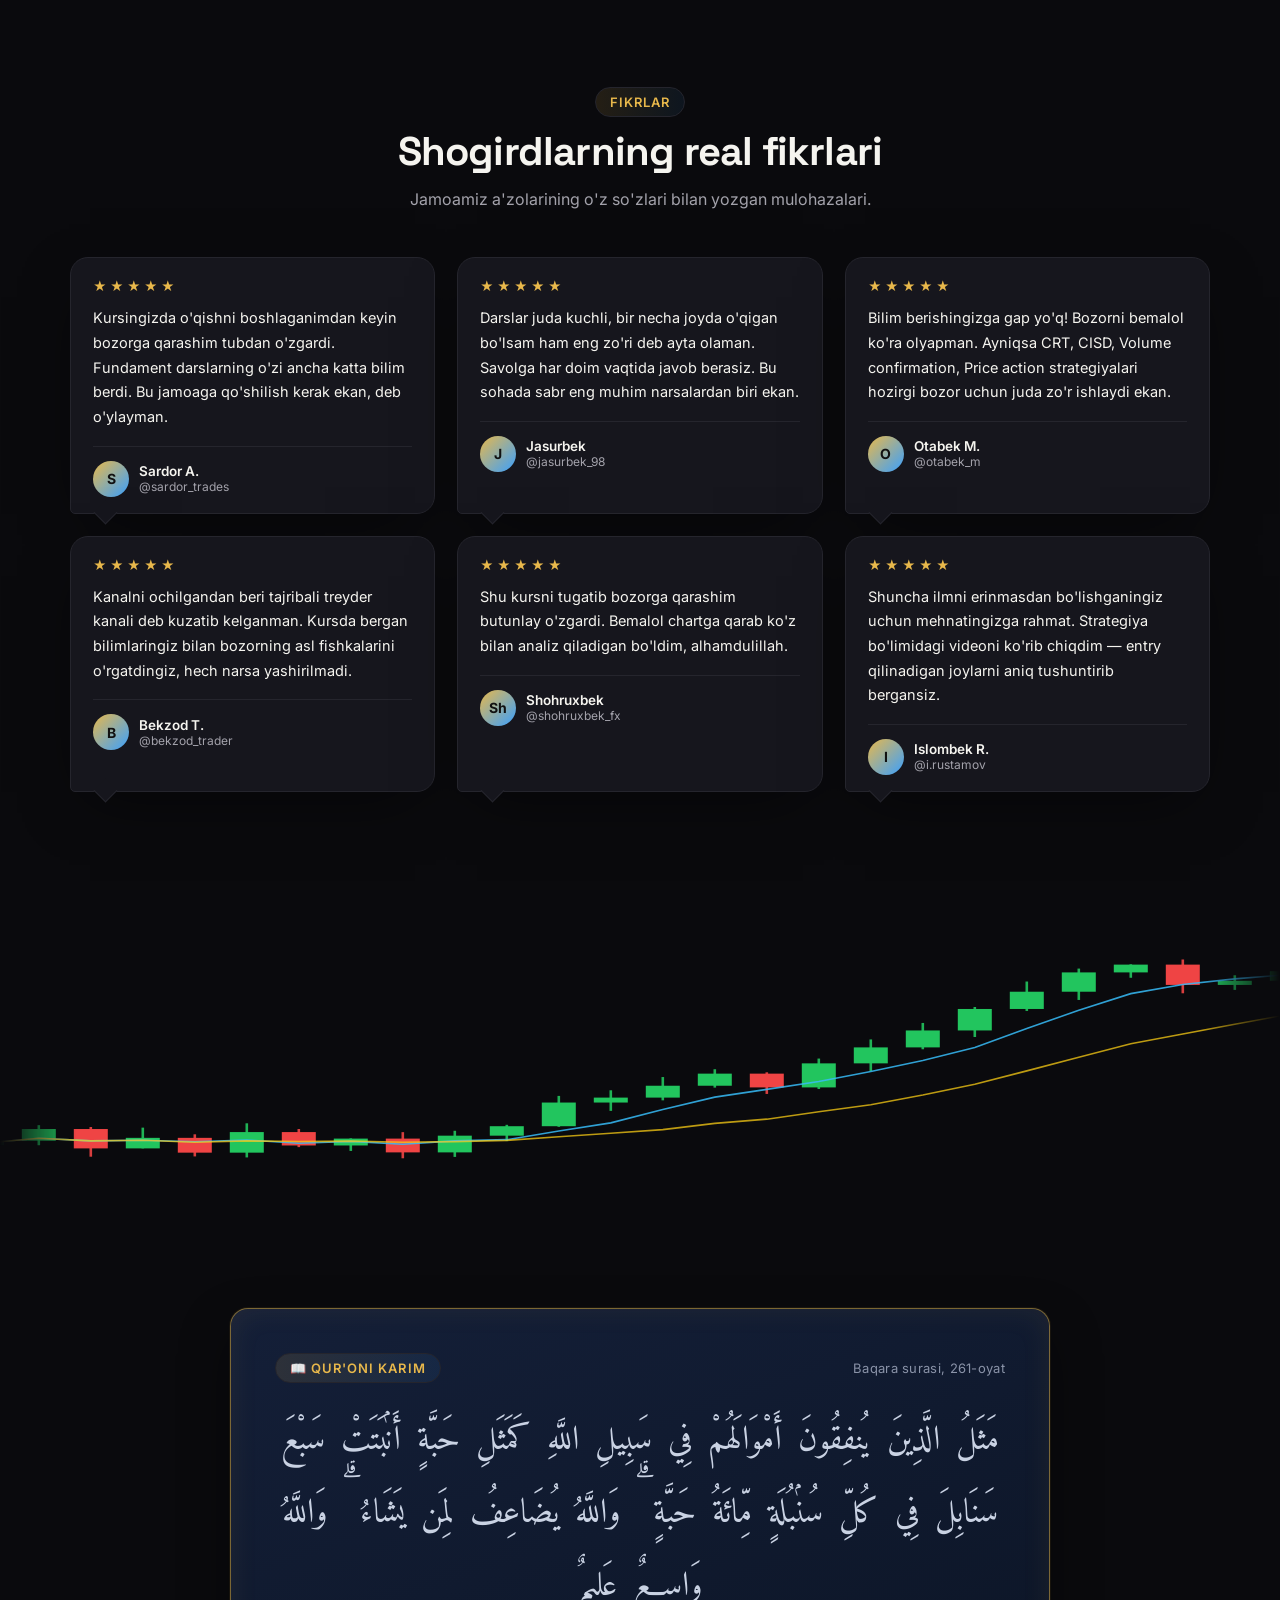
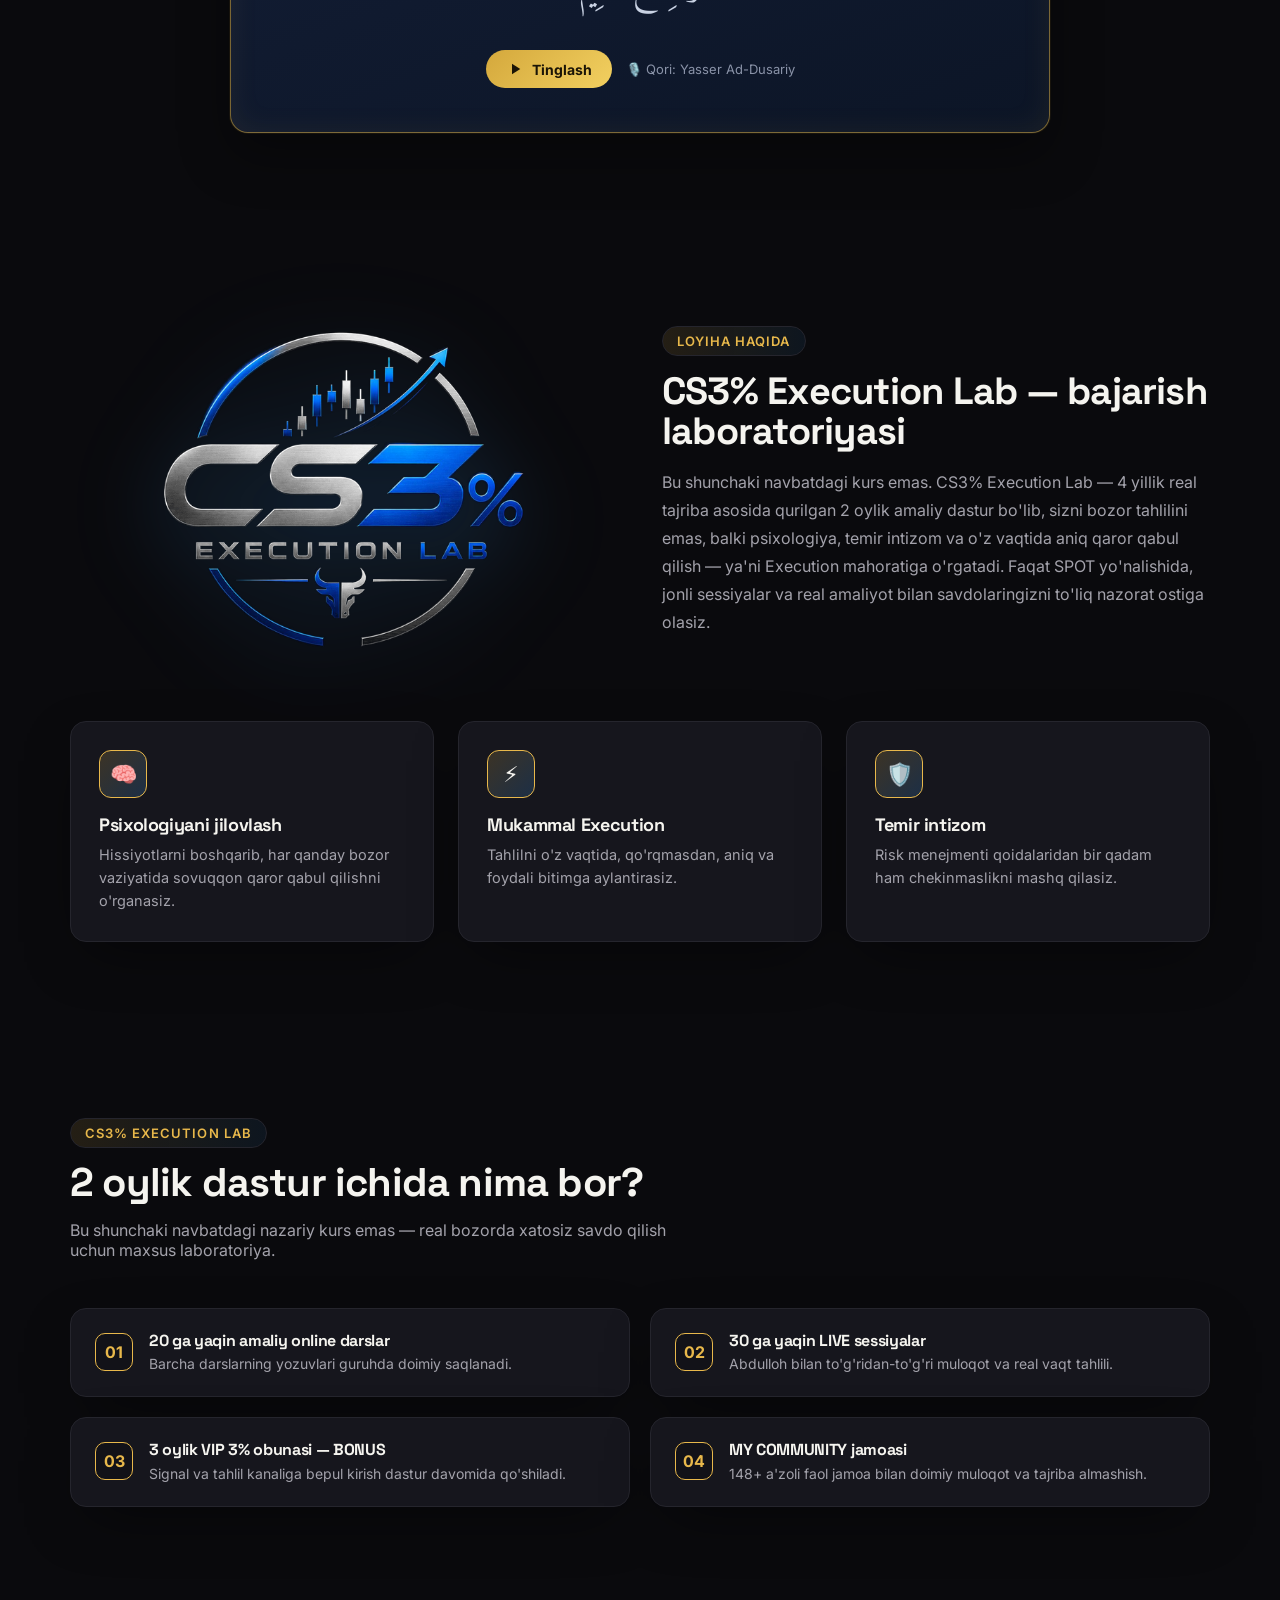
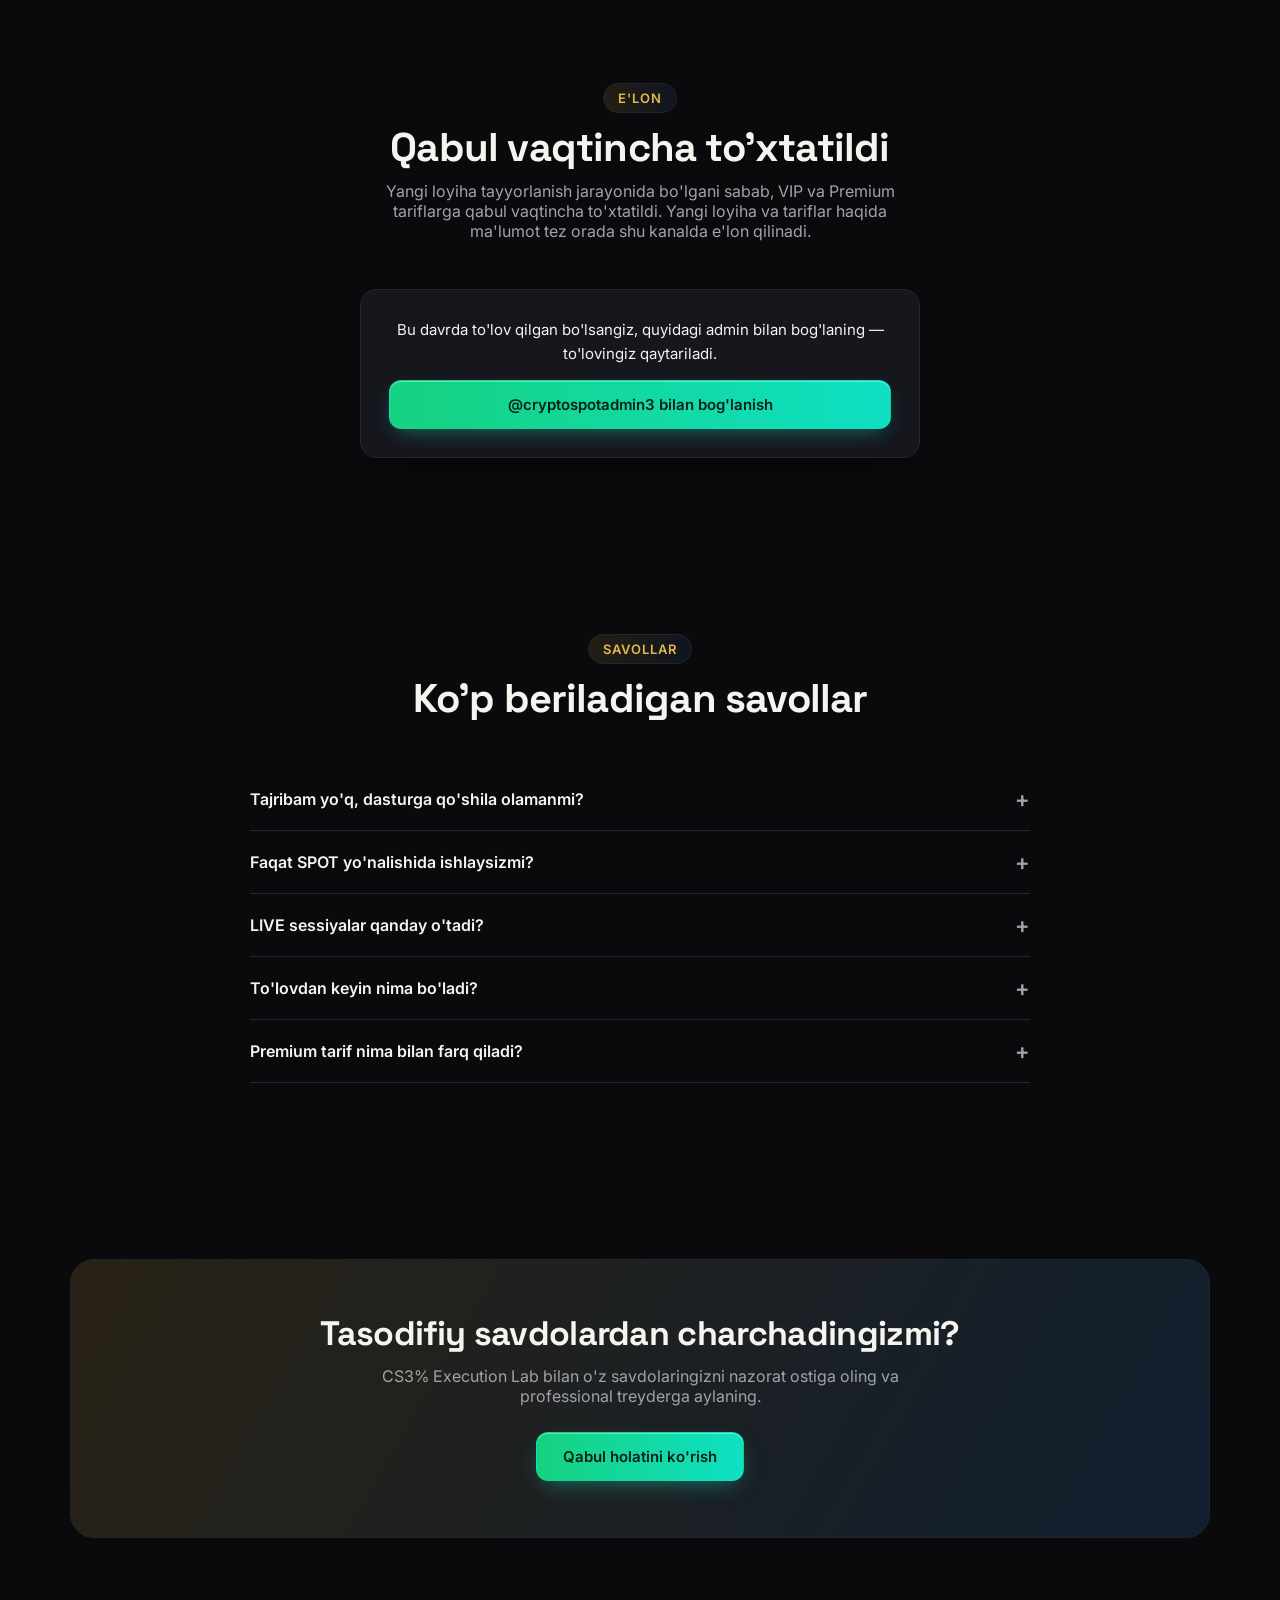
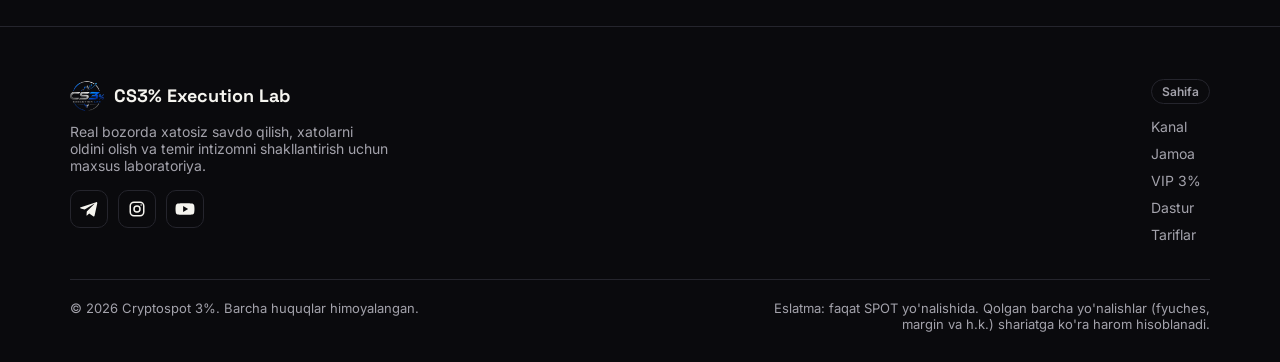
==== commit 9ebe7cf0: "Rename index-13-1-1.html to index.html" ====
--- a/index.html
+++ b/index.html
@@ -11,7 +11,7 @@
 <meta property="og:type" content="website">
 <link rel="icon" href="assets/img/logo-main.png">
 <link rel="preconnect" href="https://fonts.googleapis.com">
-<link href="https://fonts.googleapis.com/css2?family=Inter:wght@400;500;600;700&family=Space+Grotesk:wght@500;600;700&display=swap" rel="stylesheet">
+<link href="https://fonts.googleapis.com/css2?family=Inter:wght@400;500;600;700&family=Space+Grotesk:wght@500;600;700&family=Amiri:wght@400;700&display=swap" rel="stylesheet">
 <link rel="stylesheet" href="assets/css/main.css">
   <meta name="google-site-verification" content="6dXz70I07AuWuCMM8r_XZK_Budmu9JHM1w6QXV11bR0">
 </head>
@@ -875,6 +875,281 @@
      KO'CHIRIB OLINADIGAN QISM tugaydi
      ================================================================ -->
 
+<!-- AYAH — INFOQ -->
+<section class="section" id="ayah-infoq">
+  <div class="container">
+    <div class="ayah-frame reveal" id="ayahFrame">
+      <div class="ayah-top">
+        <span class="eyebrow">📖 Qur'oni Karim</span>
+        <span class="ayah-ref">Baqara surasi, 261-oyat</span>
+      </div>
+
+      <div class="ayah-arabic" id="ayahArabic" dir="rtl" lang="ar" data-text="مَثَلُ الَّذِينَ يُنفِقُونَ أَمْوَالَهُمْ فِي سَبِيلِ اللَّهِ كَمَثَلِ حَبَّةٍ أَنۢبَتَتْ سَبْعَ سَنَابِلَ فِي كُلِّ سُنۢبُلَةٍ مِّائَةُ حَبَّةٍ ۗ وَاللَّهُ يُضَاعِفُ لِمَن يَشَاءُ ۗ وَاللَّهُ وَاسِعٌ عَلِيمٌ"></div>
+
+      <div class="ayah-translation" id="ayahTranslation" data-text="Mollarini Alloh yoʻlida sarflaydiganlarning holati xuddi bir donga oʻxshaydir: undan yetti boshoq unib chiqadi, va har bir boshoqda yuz donadan boʻladi. Alloh istagan kimsasiga necha barobar koʻpaytirib beradi. Alloh (rahmati) keng va hamma narsani biluvchi Zotdir."></div>
+
+      <div class="ayah-bottom">
+        <button type="button" class="ayah-play" id="ayahPlayBtn" aria-label="Oyatni tinglash">
+          <svg id="ayahPlayIcon" viewBox="0 0 24 24" width="18" height="18" fill="currentColor"><path d="M8 5v14l11-7z"/></svg>
+          <span id="ayahPlayLabel">Tinglash</span>
+        </button>
+        <span class="ayah-reciter">🎙️ Qori: Yasser Ad-Dusariy</span>
+      </div>
+    </div>
+  </div>
+</section>
+
+<audio id="ayahAudio" preload="none" src="https://everyayah.com/data/Yasser_Ad-Dussary_128kbps/002261.mp3"></audio>
+
+<style>
+  .ayah-frame{
+    position:relative;
+    max-width:820px;margin:0 auto;
+    background:linear-gradient(160deg,#141f38,#0c1526);
+    border:1.5px solid rgba(212,168,60,.55);
+    border-radius:18px;
+    padding:clamp(24px,4vw,44px);
+    box-shadow:0 0 0 1px rgba(212,168,60,.08), 0 22px 50px rgba(0,0,0,.35);
+    overflow:hidden;
+  }
+  .ayah-frame::before{
+    content:"";position:absolute;inset:0;pointer-events:none;border-radius:18px;
+    box-shadow:inset 0 0 30px rgba(212,168,60,.08);
+    animation:ayahFrameGlow 3.2s ease-in-out infinite;
+  }
+  @keyframes ayahFrameGlow{
+    0%,100%{ box-shadow:inset 0 0 22px rgba(212,168,60,.06); }
+    50%{ box-shadow:inset 0 0 34px rgba(212,168,60,.16); }
+  }
+  .ayah-top{display:flex;align-items:center;justify-content:space-between;flex-wrap:wrap;gap:10px;margin-bottom:22px;position:relative;z-index:1}
+  .ayah-ref{color:#8a93a8;font-size:13px;letter-spacing:.3px}
+  .ayah-arabic{
+    font-family:'Amiri','Traditional Arabic',serif;
+    font-size:clamp(24px,3.6vw,34px);
+    line-height:2.15;
+    color:#f3e9d2;
+    text-align:center;
+    position:relative;z-index:1;
+    min-height:1.2em;
+  }
+  .ayah-arabic .aword{
+    display:inline-block;margin:0 3px;
+    transition:color .15s ease, text-shadow .15s ease;
+    color:#c9d2e3;
+  }
+  .ayah-arabic .aword.active{
+    color:#f2d060;
+    text-shadow:0 0 18px rgba(242,208,96,.55);
+  }
+  .ayah-translation{
+    display:none;
+    margin-top:24px;padding-top:22px;
+    border-top:1px dashed rgba(212,168,60,.3);
+    text-align:center;
+    font-size:clamp(15px,2vw,17px);
+    line-height:1.9;
+    color:#c9d2e3;
+    position:relative;z-index:1;
+  }
+  .ayah-translation .uword{
+    display:inline-block;margin:0 2px;
+    transition:color .15s ease, text-shadow .15s ease;
+  }
+  .ayah-translation .uword.active{
+    color:#f2d060;
+    text-shadow:0 0 14px rgba(242,208,96,.45);
+  }
+  .ayah-bottom{
+    margin-top:26px;display:flex;align-items:center;justify-content:center;gap:14px;flex-wrap:wrap;
+    position:relative;z-index:1;
+  }
+  .ayah-play{
+    display:inline-flex;align-items:center;gap:8px;
+    background:linear-gradient(135deg,#D4A83C,#f2d060);
+    color:#1a1406;border:none;border-radius:24px;
+    padding:10px 20px;font-size:14px;font-weight:700;
+    cursor:pointer;font-family:inherit;
+    transition:transform .15s ease, box-shadow .15s ease;
+  }
+  .ayah-play:hover{ transform:translateY(-1px); box-shadow:0 8px 20px rgba(212,168,60,.35); }
+  .ayah-play.playing{ animation:ayahPulse 1.6s ease-in-out infinite; }
+  @keyframes ayahPulse{
+    0%,100%{ box-shadow:0 0 0 0 rgba(212,168,60,.45); }
+    50%{ box-shadow:0 0 0 8px rgba(212,168,60,0); }
+  }
+  .ayah-reciter{ color:#8a93a8;font-size:13px; }
+</style>
+
+<script>
+(function(){
+  var frame = document.getElementById('ayahFrame');
+  var arabicEl = document.getElementById('ayahArabic');
+  var translationEl = document.getElementById('ayahTranslation');
+  var audio = document.getElementById('ayahAudio');
+  var playBtn = document.getElementById('ayahPlayBtn');
+  var playLabel = document.getElementById('ayahPlayLabel');
+
+  function stripDiacritics(w){
+    return w.replace(/[\u064B-\u0652\u06D6-\u06ED\u0670]/g,'');
+  }
+
+  function buildWords(container, rawText, cls){
+    var words = rawText.trim().split(/\s+/);
+    var frag = document.createDocumentFragment();
+    var meta = [];
+    words.forEach(function(w, i){
+      var span = document.createElement('span');
+      span.className = cls;
+      span.textContent = w;
+      frag.appendChild(span);
+      frag.appendChild(document.createTextNode(' '));
+      var weight = stripDiacritics(w).length || 1;
+      if (/[\u06D6]/.test(w)) weight += 3; // vaqf(pauza) belgisi bor so'zga qo'shimcha vaqt
+      meta.push({ el: span, weight: weight, charStart: rawText.indexOf(w, i===0?0:rawText.indexOf(words[i-1])+words[i-1].length) });
+    });
+    container.appendChild(frag);
+    return meta;
+  }
+
+  var arabicWords = buildWords(arabicEl, arabicEl.getAttribute('data-text'), 'aword');
+  var translationWords = buildWords(translationEl, translationEl.getAttribute('data-text'), 'uword');
+
+  // Har bir arabcha so'zga taxminiy boshlanish/tugash vaqtini ovoz uzunligiga mutanosib ravishda taqsimlaymiz
+  var totalWeight = arabicWords.reduce(function(s,w){ return s + w.weight; }, 0);
+  var timeline = null;
+
+  function buildTimeline(duration){
+    var t = 0;
+    timeline = arabicWords.map(function(w){
+      var start = t;
+      var dur = (w.weight/totalWeight) * duration;
+      t += dur;
+      return { el: w.el, start: start, end: t };
+    });
+  }
+
+  function clearActive(list){
+    list.forEach(function(w){ w.el.classList.remove('active'); });
+  }
+
+  audio.addEventListener('loadedmetadata', function(){
+    if (isFinite(audio.duration) && audio.duration > 0) buildTimeline(audio.duration);
+  });
+
+  audio.addEventListener('timeupdate', function(){
+    if (!timeline) return;
+    var t = audio.currentTime;
+    for (var i=0;i<timeline.length;i++){
+      var seg = timeline[i];
+      var isActive = t >= seg.start && t < seg.end;
+      seg.el.classList.toggle('active', isActive);
+    }
+  });
+
+  var cycleActive = false;   // ramka ko'rinishda bo'lsa true
+  var running = false;       // hozir tsikl bajarilyaptimi
+  var needsTap = false;
+
+  function setPlayingUI(isPlaying){
+    playBtn.classList.toggle('playing', isPlaying);
+    playLabel.textContent = isPlaying ? 'Tinglanmoqda...' : 'Tinglash';
+  }
+
+  function speakUzbek(text, wordsMeta, onDone){
+    if (!('speechSynthesis' in window)) { onDone(); return; }
+    try { window.speechSynthesis.cancel(); } catch(e){}
+    var utter = new SpeechSynthesisUtterance(text);
+    utter.lang = 'uz-UZ';
+    utter.rate = 0.95;
+    utter.onboundary = function(e){
+      if (e.name && e.name !== 'word') return;
+      var idx = e.charIndex;
+      var acc = 0, found = null;
+      for (var i=0;i<wordsMeta.length;i++){
+        var wLen = wordsMeta[i].el.textContent.length;
+        if (idx >= acc && idx < acc + wLen + 1) { found = wordsMeta[i]; break; }
+        acc += wLen + 1;
+      }
+      clearActive(wordsMeta);
+      if (found) found.el.classList.add('active');
+    };
+    utter.onend = function(){ clearActive(wordsMeta); onDone(); };
+    utter.onerror = function(){ clearActive(wordsMeta); onDone(); };
+    window.speechSynthesis.speak(utter);
+  }
+
+  function showArabicPhase(){
+    translationEl.style.display = 'none';
+    arabicEl.style.display = '';
+    clearActive(translationWords);
+  }
+
+  function showTranslationPhase(){
+    arabicEl.style.display = 'none';
+    translationEl.style.display = 'block';
+    clearActive(arabicWords);
+  }
+
+  function playCycle(){
+    if (!cycleActive || running) return;
+    running = true;
+    showArabicPhase();
+    setPlayingUI(true);
+    audio.currentTime = 0;
+    var p = audio.play();
+    if (p && p.catch) {
+      p.catch(function(){
+        needsTap = true;
+        running = false;
+        setPlayingUI(false);
+        playLabel.textContent = 'Boshlash uchun bosing';
+      });
+    }
+  }
+
+  audio.addEventListener('ended', function(){
+    if (!cycleActive) { running = false; setPlayingUI(false); return; }
+    showTranslationPhase();
+    speakUzbek(translationEl.getAttribute('data-text'), translationWords, function(){
+      running = false;
+      setPlayingUI(false);
+      if (cycleActive){
+        setTimeout(function(){ playCycle(); }, 2200);
+      } else {
+        showArabicPhase();
+      }
+    });
+  });
+
+  playBtn.addEventListener('click', function(){
+    needsTap = false;
+    cycleActive = true;
+    if (!running) playCycle();
+  });
+
+  if ('IntersectionObserver' in window){
+    var io = new IntersectionObserver(function(entries){
+      entries.forEach(function(entry){
+        if (entry.isIntersecting){
+          cycleActive = true;
+          if (!running && !needsTap) playCycle();
+        } else {
+          cycleActive = false;
+          if (running){
+            audio.pause();
+            try { window.speechSynthesis.cancel(); } catch(e){}
+            running = false;
+            setPlayingUI(false);
+            showArabicPhase();
+          }
+        }
+      });
+    }, { threshold: 0.55 });
+    io.observe(frame);
+  }
+})();
+</script>
+
 <!-- PROBLEM / FEATURES -->
 <section class="section" style="background:var(--bg-alt)">
   <div class="container">
